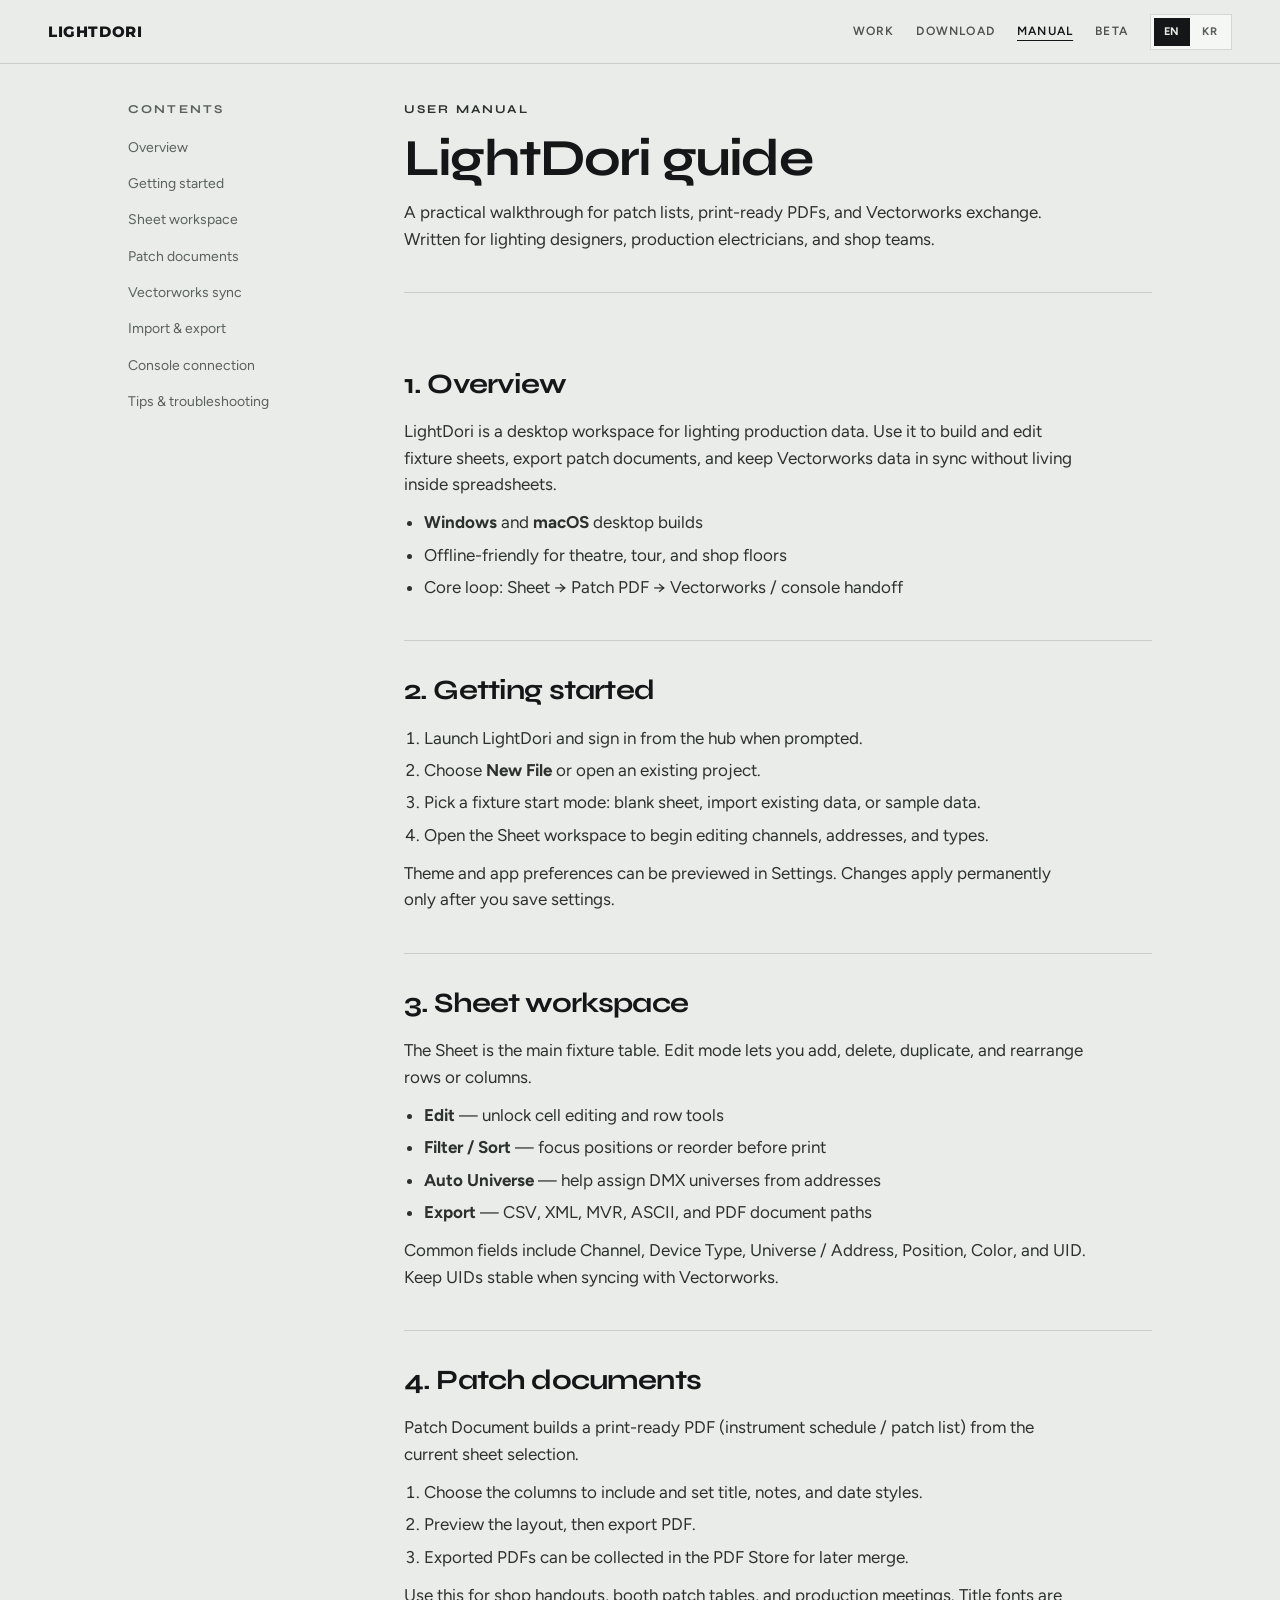
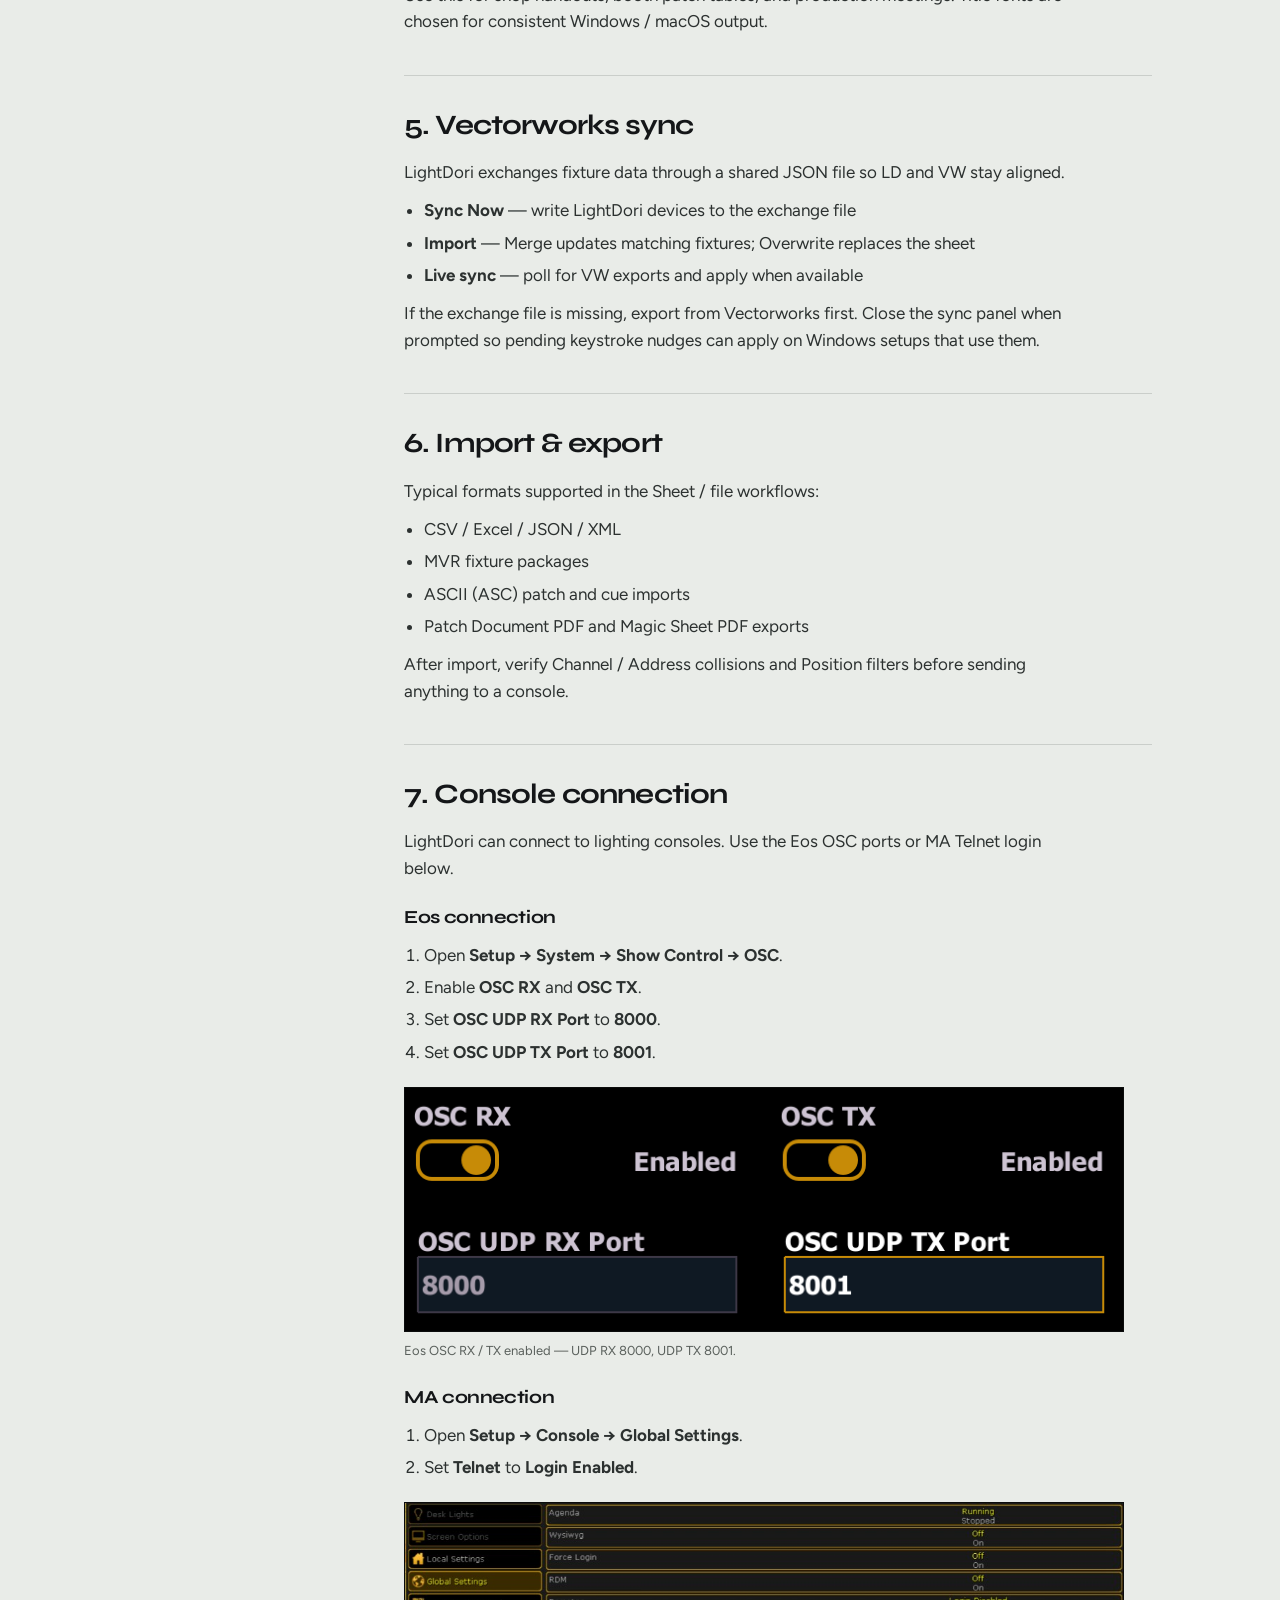
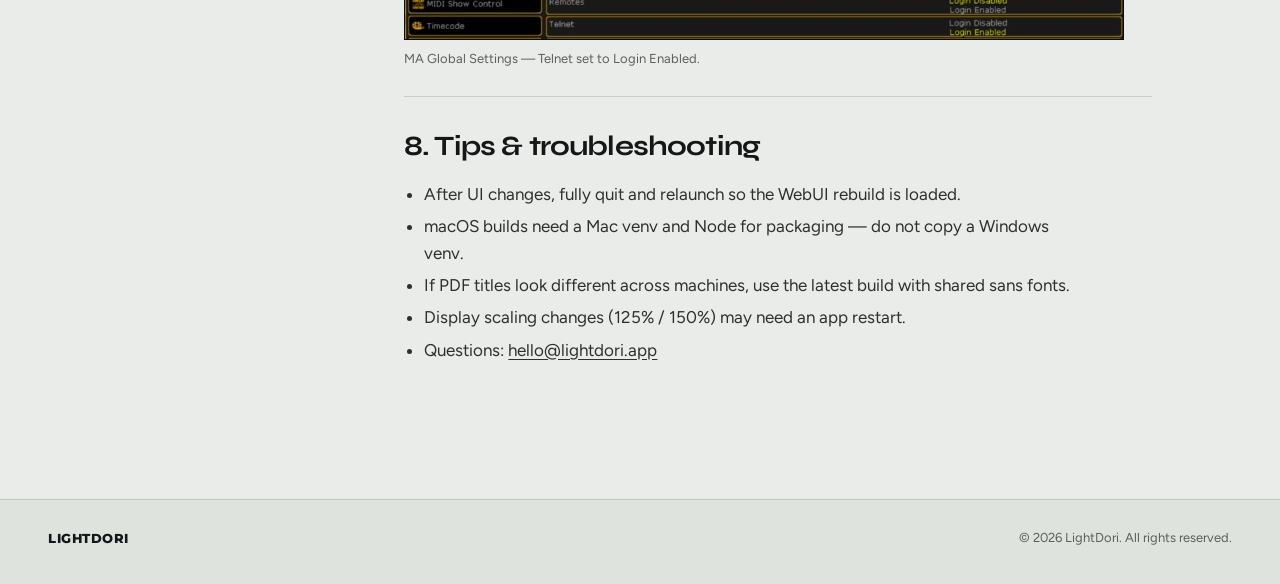
==== manual.html @ 4131ad14 "Publish LightDori marketing site for GitHub Pages." ====
<!DOCTYPE html>
<html lang="en">
  <head>
    <meta charset="utf-8" />
    <meta name="viewport" content="width=device-width, initial-scale=1" />
    <title data-i18n="manual.meta.title">Manual — LightDori</title>
    <meta
      name="description"
      data-i18n-content="manual.meta.desc"
      content="LightDori user manual: getting started, sheet workspace, patch documents, Vectorworks sync, and export workflows."
    />
    <link rel="preconnect" href="https://fonts.googleapis.com" />
    <link rel="preconnect" href="https://fonts.gstatic.com" crossorigin />
    <link
      href="https://fonts.googleapis.com/css2?family=Figtree:wght@400;500;600&family=Montserrat:wght@700;800&family=Noto+Sans+KR:wght@400;500;700&family=Syne:wght@600;700;800&display=swap"
      rel="stylesheet"
    />
    <link rel="stylesheet" href="./styles.css" />
  </head>
  <body class="page-manual">
    <header class="top">
      <a class="top__brand" href="./index.html">LightDori</a>
      <div class="top__right">
        <nav class="top__nav" data-i18n-aria="nav.primary" aria-label="Primary">
          <a href="./index.html#work" data-i18n="nav.work">Work</a>
          <a href="./index.html#download" data-i18n="nav.download">Download</a>
          <a href="./manual.html" aria-current="page" data-i18n="nav.manual">Manual</a>
          <a href="./index.html#beta" data-i18n="nav.beta">Beta</a>
        </nav>
        <div class="top__lang" role="group" data-i18n-aria="lang.label" aria-label="Language">
          <button type="button" class="top__lang-btn" data-lang="en" aria-pressed="true">EN</button>
          <button type="button" class="top__lang-btn" data-lang="ko" aria-pressed="false">KR</button>
        </div>
      </div>
    </header>

    <main class="manual">
      <aside class="manual__toc" data-i18n-aria="manual.toc.aria" aria-label="Manual contents">
        <p class="eyebrow" data-i18n="manual.toc.eyebrow">Contents</p>
        <ol>
          <li><a href="#overview" data-i18n="manual.toc.overview">Overview</a></li>
          <li><a href="#start" data-i18n="manual.toc.start">Getting started</a></li>
          <li><a href="#sheet" data-i18n="manual.toc.sheet">Sheet workspace</a></li>
          <li><a href="#patch" data-i18n="manual.toc.patch">Patch documents</a></li>
          <li><a href="#vw" data-i18n="manual.toc.vw">Vectorworks sync</a></li>
          <li><a href="#export" data-i18n="manual.toc.export">Import &amp; export</a></li>
          <li><a href="#console" data-i18n="manual.toc.console">Console connection</a></li>
          <li><a href="#tips" data-i18n="manual.toc.tips">Tips &amp; troubleshooting</a></li>
        </ol>
      </aside>

      <article class="manual__body">
        <header class="manual__hero">
          <p class="eyebrow" data-i18n="manual.hero.eyebrow">User manual</p>
          <h1 data-i18n="manual.hero.title">LightDori guide</h1>
          <p class="manual__lede" data-i18n="manual.hero.lede">
            A practical walkthrough for patch lists, print-ready PDFs, and Vectorworks exchange.
            Written for lighting designers, production electricians, and shop teams.
          </p>
        </header>

        <section id="overview">
          <h2 data-i18n="manual.overview.title">1. Overview</h2>
          <p data-i18n="manual.overview.p1">
            LightDori is a desktop workspace for lighting production data. Use it to build and edit
            fixture sheets, export patch documents, and keep Vectorworks data in sync without living
            inside spreadsheets.
          </p>
          <ul>
            <li data-i18n-html="manual.overview.li1"><strong>Windows</strong> and <strong>macOS</strong> desktop builds</li>
            <li data-i18n="manual.overview.li2">Offline-friendly for theatre, tour, and shop floors</li>
            <li data-i18n="manual.overview.li3">Core loop: Sheet → Patch PDF → Vectorworks / console handoff</li>
          </ul>
        </section>

        <section id="start">
          <h2 data-i18n="manual.start.title">2. Getting started</h2>
          <ol class="manual__steps">
            <li data-i18n="manual.start.s1">Launch LightDori and sign in from the hub when prompted.</li>
            <li data-i18n-html="manual.start.s2">Choose <strong>New File</strong> or open an existing project.</li>
            <li data-i18n="manual.start.s3">
              Pick a fixture start mode: blank sheet, import existing data, or sample data.
            </li>
            <li data-i18n="manual.start.s4">Open the Sheet workspace to begin editing channels, addresses, and types.</li>
          </ol>
          <p data-i18n="manual.start.p1">
            Theme and app preferences can be previewed in Settings. Changes apply permanently only
            after you save settings.
          </p>
        </section>

        <section id="sheet">
          <h2 data-i18n="manual.sheet.title">3. Sheet workspace</h2>
          <p data-i18n="manual.sheet.p1">
            The Sheet is the main fixture table. Edit mode lets you add, delete, duplicate, and
            rearrange rows or columns.
          </p>
          <ul>
            <li data-i18n-html="manual.sheet.li1"><strong>Edit</strong> — unlock cell editing and row tools</li>
            <li data-i18n-html="manual.sheet.li2"><strong>Filter / Sort</strong> — focus positions or reorder before print</li>
            <li data-i18n-html="manual.sheet.li3"><strong>Auto Universe</strong> — help assign DMX universes from addresses</li>
            <li data-i18n-html="manual.sheet.li4"><strong>Export</strong> — CSV, XML, MVR, ASCII, and PDF document paths</li>
          </ul>
          <p data-i18n="manual.sheet.p2">
            Common fields include Channel, Device Type, Universe / Address, Position, Color, and
            UID. Keep UIDs stable when syncing with Vectorworks.
          </p>
        </section>

        <section id="patch">
          <h2 data-i18n="manual.patch.title">4. Patch documents</h2>
          <p data-i18n="manual.patch.p1">
            Patch Document builds a print-ready PDF (instrument schedule / patch list) from the
            current sheet selection.
          </p>
          <ol class="manual__steps">
            <li data-i18n="manual.patch.s1">Choose the columns to include and set title, notes, and date styles.</li>
            <li data-i18n="manual.patch.s2">Preview the layout, then export PDF.</li>
            <li data-i18n="manual.patch.s3">Exported PDFs can be collected in the PDF Store for later merge.</li>
          </ol>
          <p data-i18n="manual.patch.p2">
            Use this for shop handouts, booth patch tables, and production meetings. Title fonts are
            chosen for consistent Windows / macOS output.
          </p>
        </section>

        <section id="vw">
          <h2 data-i18n="manual.vw.title">5. Vectorworks sync</h2>
          <p data-i18n="manual.vw.p1">
            LightDori exchanges fixture data through a shared JSON file so LD and VW stay aligned.
          </p>
          <ul>
            <li data-i18n-html="manual.vw.li1"><strong>Sync Now</strong> — write LightDori devices to the exchange file</li>
            <li data-i18n-html="manual.vw.li2"><strong>Import</strong> — Merge updates matching fixtures; Overwrite replaces the sheet</li>
            <li data-i18n-html="manual.vw.li3"><strong>Live sync</strong> — poll for VW exports and apply when available</li>
          </ul>
          <p data-i18n="manual.vw.p2">
            If the exchange file is missing, export from Vectorworks first. Close the sync panel
            when prompted so pending keystroke nudges can apply on Windows setups that use them.
          </p>
        </section>

        <section id="export">
          <h2 data-i18n="manual.export.title">6. Import &amp; export</h2>
          <p data-i18n="manual.export.p1">Typical formats supported in the Sheet / file workflows:</p>
          <ul>
            <li data-i18n="manual.export.li1">CSV / Excel / JSON / XML</li>
            <li data-i18n="manual.export.li2">MVR fixture packages</li>
            <li data-i18n="manual.export.li3">ASCII (ASC) patch and cue imports</li>
            <li data-i18n="manual.export.li4">Patch Document PDF and Magic Sheet PDF exports</li>
          </ul>
          <p data-i18n="manual.export.p2">
            After import, verify Channel / Address collisions and Position filters before sending
            anything to a console.
          </p>
        </section>

        <section id="console">
          <h2 data-i18n="manual.console.title">7. Console connection</h2>
          <p data-i18n="manual.console.p1">
            LightDori can connect to lighting consoles. Use the Eos OSC ports or MA Telnet login below.
          </p>
          <h3 data-i18n="manual.console.eos.title">Eos connection</h3>
          <ol class="manual__steps">
            <li data-i18n-html="manual.console.eos.s1">
              Open <strong>Setup → System → Show Control → OSC</strong>.
            </li>
            <li data-i18n-html="manual.console.eos.s2">
              Enable <strong>OSC RX</strong> and <strong>OSC TX</strong>.
            </li>
            <li data-i18n-html="manual.console.eos.s3">
              Set <strong>OSC UDP RX Port</strong> to <strong>8000</strong>.
            </li>
            <li data-i18n-html="manual.console.eos.s4">
              Set <strong>OSC UDP TX Port</strong> to <strong>8001</strong>.
            </li>
          </ol>
          <figure class="manual__figure">
            <img
              src="./assets/eos-osc-ports.png"
              alt="ETC Eos OSC settings with RX/TX enabled, RX port 8000, TX port 8001"
              data-i18n-alt="manual.console.eos.img.alt"
            />
            <figcaption data-i18n="manual.console.eos.caption">
              Eos OSC RX / TX enabled — UDP RX 8000, UDP TX 8001.
            </figcaption>
          </figure>

          <h3 data-i18n="manual.console.ma.title">MA connection</h3>
          <ol class="manual__steps">
            <li data-i18n-html="manual.console.ma.s1">
              Open <strong>Setup → Console → Global Settings</strong>.
            </li>
            <li data-i18n-html="manual.console.ma.s2">
              Set <strong>Telnet</strong> to <strong>Login Enabled</strong>.
            </li>
          </ol>
          <figure class="manual__figure">
            <img
              src="./assets/ma-telnet-login.png"
              alt="grandMA Setup Console Global Settings with Telnet Login Enabled"
              data-i18n-alt="manual.console.ma.img.alt"
            />
            <figcaption data-i18n="manual.console.ma.caption">
              MA Global Settings — Telnet set to Login Enabled.
            </figcaption>
          </figure>
        </section>

        <section id="tips">
          <h2 data-i18n="manual.tips.title">8. Tips &amp; troubleshooting</h2>
          <ul>
            <li data-i18n="manual.tips.li1">After UI changes, fully quit and relaunch so the WebUI rebuild is loaded.</li>
            <li data-i18n="manual.tips.li2">macOS builds need a Mac venv and Node for packaging — do not copy a Windows venv.</li>
            <li data-i18n="manual.tips.li3">If PDF titles look different across machines, use the latest build with shared sans fonts.</li>
            <li data-i18n="manual.tips.li4">Display scaling changes (125% / 150%) may need an app restart.</li>
            <li data-i18n-html="manual.tips.li5">Questions: <a href="mailto:hello@lightdori.app">hello@lightdori.app</a></li>
          </ul>
        </section>
      </article>
    </main>

    <footer class="foot">
      <a class="foot__brand" href="./index.html">LightDori</a>
      <span class="foot__meta">© <span id="year"></span> <span data-i18n="foot.rights">LightDori. All rights reserved.</span></span>
    </footer>

    <script src="./i18n.js"></script>
    <script>
      document.getElementById("year").textContent = String(new Date().getFullYear());
      window.lightdoriInitLang();
    </script>
  </body>
</html>
---- styles.css ----
:root {
  --ink: #141618;
  --paper: #e9ece8;
  --paper-2: #dfe3de;
  --muted: #5a605c;
  --line: rgba(20, 22, 24, 0.14);
  --amber: #c9852a;
  --amber-soft: rgba(201, 133, 42, 0.32);
  --hero-ink: #f2f4f1;
  --font-display: "Syne", "Avenir Next", "Segoe UI", sans-serif;
  --font-body: "Figtree", "Noto Sans KR", "Apple SD Gothic Neo", "Malgun Gothic", "Avenir Next", "Segoe UI", sans-serif;
  --font-logo: "Montserrat", "Arial Black", "Helvetica Neue", Arial, sans-serif;
  --header-h: 64px;
}

*,
*::before,
*::after {
  box-sizing: border-box;
}

html {
  scroll-behavior: smooth;
  scroll-padding-top: calc(var(--header-h) + 12px);
}

body {
  margin: 0;
  color: var(--ink);
  background: var(--paper);
  font-family: var(--font-body);
  font-size: 17px;
  line-height: 1.55;
  text-rendering: optimizeLegibility;
}

img {
  display: block;
  max-width: 100%;
}

a {
  color: inherit;
}

.eyebrow {
  margin: 0 0 14px;
  font-family: var(--font-display);
  font-size: 12px;
  font-weight: 700;
  letter-spacing: 0.18em;
  text-transform: uppercase;
  color: var(--muted);
}

.btn {
  display: inline-flex;
  align-items: center;
  justify-content: center;
  min-height: 48px;
  padding: 0 22px;
  border: 1px solid transparent;
  border-radius: 0;
  font-family: var(--font-display);
  font-size: 14px;
  font-weight: 700;
  letter-spacing: 0.04em;
  text-decoration: none;
  cursor: pointer;
  transition: transform 220ms ease, background-color 220ms ease, color 220ms ease, border-color 220ms ease;
}

.btn:hover {
  transform: translateY(-1px);
}

.btn--solid {
  background: var(--ink);
  color: var(--paper);
}

.btn--solid:hover {
  background: #2a261f;
}

.btn--ghost {
  background: transparent;
  border-color: rgba(247, 241, 230, 0.55);
  color: var(--hero-ink);
}

.btn--ghost:hover {
  border-color: var(--hero-ink);
  background: rgba(247, 241, 230, 0.08);
}

/* Top bar — solid bar so it never blends into page text */
.top {
  position: fixed;
  inset: 0 0 auto;
  z-index: 50;
  display: flex;
  align-items: center;
  justify-content: space-between;
  gap: 24px;
  height: var(--header-h);
  padding: 0 clamp(18px, 4vw, 48px);
  background: rgba(233, 236, 232, 0.94);
  border-bottom: 1px solid var(--line);
  color: var(--ink);
  backdrop-filter: blur(12px);
  -webkit-backdrop-filter: blur(12px);
  isolation: isolate;
}

.top__brand,
.top__nav a {
  text-decoration: none;
}

.top__right {
  display: flex;
  align-items: center;
  gap: 22px;
  min-width: 0;
}

.top__brand {
  font-family: var(--font-logo);
  font-weight: 800;
  font-size: 15px;
  letter-spacing: 0.04em;
  text-transform: uppercase;
  line-height: 1;
}

.top__nav {
  display: flex;
  gap: 22px;
  font-family: var(--font-body);
  font-size: 12px;
  font-weight: 600;
  letter-spacing: 0.1em;
  text-transform: uppercase;
}

.top__nav a {
  opacity: 0.72;
}

.top__nav a:hover {
  opacity: 1;
}

.top__lang {
  display: inline-flex;
  align-items: center;
  gap: 2px;
  padding: 3px;
  border: 1px solid var(--line);
  background: rgba(255, 255, 255, 0.55);
}

.top__lang-btn {
  appearance: none;
  border: 0;
  margin: 0;
  min-width: 36px;
  min-height: 28px;
  padding: 0 8px;
  background: transparent;
  color: var(--muted);
  font-family: var(--font-body);
  font-size: 11px;
  font-weight: 700;
  letter-spacing: 0.08em;
  cursor: pointer;
}

.top__lang-btn:hover {
  color: var(--ink);
}

.top__lang-btn.is-active {
  background: var(--ink);
  color: var(--paper);
}

html[data-lang="ko"] body {
  word-break: keep-all;
}

html[data-lang="ko"] .top__nav {
  letter-spacing: 0.04em;
  text-transform: none;
  font-weight: 700;
}

html[data-lang="ko"] .eyebrow {
  letter-spacing: 0.12em;
}

/* Hero — one composition, brand-first, full-bleed image */
.hero {
  position: relative;
  min-height: 100vh;
  min-height: 100dvh;
  display: grid;
  align-items: end;
  overflow: hidden;
  color: var(--hero-ink);
  background: #1a1712;
  isolation: isolate;
}

.hero__media {
  position: absolute;
  inset: 0;
}

.hero__slides {
  position: absolute;
  inset: 0;
  filter: brightness(0.94) saturate(0.98) contrast(1.01);
  transform: scale(1.03);
  animation: hero-drift 28s ease-in-out infinite alternate;
  will-change: transform;
}

.hero__slide {
  position: absolute;
  inset: 0;
  width: 100%;
  height: 100%;
  object-fit: cover;
  object-position: center 40%;
  opacity: 0;
  transition: opacity 3.2s ease-in-out;
  z-index: 0;
  pointer-events: none;
}

.hero__slide.is-active {
  opacity: 1;
  z-index: 1;
}

.hero__veil {
  position: absolute;
  inset: 0;
  z-index: 2;
  background:
    linear-gradient(
      180deg,
      rgba(12, 12, 12, 0.28) 0%,
      rgba(12, 12, 12, 0.1) 38%,
      rgba(12, 12, 12, 0.42) 100%
    ),
    linear-gradient(
      90deg,
      rgba(12, 12, 12, 0.24) 0%,
      rgba(12, 12, 12, 0.06) 52%,
      rgba(12, 12, 12, 0.18) 100%
    );
}

.hero__beam {
  position: absolute;
  inset: -10% 20% auto -10%;
  height: 70%;
  z-index: 2;
  background: radial-gradient(ellipse at 30% 20%, var(--amber-soft), transparent 58%);
  mix-blend-mode: screen;
  opacity: 0.4;
  animation: beam-breathe 7s ease-in-out infinite;
  pointer-events: none;
}

.hero__copy {
  position: relative;
  z-index: 3;
  width: 100%;
  max-width: none;
  padding: calc(var(--header-h) + clamp(40px, 8vh, 88px)) clamp(18px, 4vw, 48px) clamp(36px, 6vh, 64px) 0;
}

.hero__panel {
  box-sizing: border-box;
  width: fit-content;
  max-width: min(720px, 100%);
  margin: 0;
  padding: clamp(28px, 4vw, 44px) clamp(28px, 4vw, 48px) clamp(28px, 4vw, 44px) clamp(18px, 4vw, 48px);
  background: #fff;
  border: 1px solid rgba(20, 22, 24, 0.08);
  border-left: 0;
  border-radius: 0;
  box-shadow: 12px 20px 48px rgba(8, 8, 8, 0.18);
  backdrop-filter: none;
  -webkit-backdrop-filter: none;
}

.hero__panel .btn--ghost {
  border-color: rgba(20, 22, 24, 0.28);
  color: var(--ink);
}

.hero__panel .btn--ghost:hover {
  border-color: var(--ink);
  background: rgba(20, 22, 24, 0.05);
}

.hero__brand {
  margin: 0 0 16px;
  font-family: var(--font-logo);
  font-size: clamp(40px, 8.5vw, 88px);
  font-weight: 800;
  line-height: 0.9;
  letter-spacing: -0.02em;
  text-transform: uppercase;
  color: var(--ink);
  animation: brand-in 1100ms cubic-bezier(0.16, 1, 0.3, 1) both;
}

.hero__title {
  margin: 0 0 12px;
  max-width: 18em;
  font-family: var(--font-display);
  font-size: clamp(22px, 3.4vw, 36px);
  font-weight: 700;
  line-height: 1.25;
  letter-spacing: -0.02em;
  word-break: keep-all;
  color: var(--ink);
  animation: rise-in 900ms 120ms cubic-bezier(0.16, 1, 0.3, 1) both;
}

.hero__lede {
  margin: 0 0 24px;
  max-width: 28em;
  font-size: clamp(15px, 1.8vw, 17px);
  line-height: 1.55;
  word-break: keep-all;
  color: var(--ink);
  animation: rise-in 900ms 220ms cubic-bezier(0.16, 1, 0.3, 1) both;
}

.hero__actions {
  display: flex;
  flex-wrap: wrap;
  gap: 12px;
  animation: rise-in 900ms 320ms cubic-bezier(0.16, 1, 0.3, 1) both;
}

/* Work */
.work {
  padding: clamp(72px, 12vh, 120px) clamp(18px, 4vw, 48px);
  background:
    radial-gradient(circle at 0% 0%, rgba(212, 138, 46, 0.12), transparent 42%),
    linear-gradient(180deg, var(--paper) 0%, var(--paper-2) 100%);
}

.work__intro {
  max-width: 720px;
  margin-bottom: clamp(28px, 5vh, 48px);
}

.work__intro h2 {
  margin: 0;
  font-family: var(--font-display);
  font-size: clamp(30px, 5vw, 52px);
  line-height: 1.05;
  letter-spacing: -0.035em;
}

.work__stage {
  display: grid;
  grid-template-columns: auto minmax(0, 1fr) auto;
  gap: clamp(10px, 2vw, 18px);
  align-items: center;
  max-width: 1120px;
  margin: 0 auto;
}

.work__panel {
  position: relative;
  overflow: hidden;
  background: #fff;
  border: 1px solid var(--line);
  box-shadow: 0 18px 48px rgba(20, 22, 24, 0.1);
  min-height: clamp(420px, 58vh, 620px);
}

.work__slide {
  display: none;
  flex-direction: column;
  height: 100%;
  min-height: inherit;
}

.work__slide.is-active {
  display: flex;
  animation: work-fade 480ms ease both;
}

.work__figure {
  margin: 0;
  flex: 1 1 auto;
  min-height: clamp(240px, 38vh, 420px);
  overflow: hidden;
  background: #1a1712;
}

.work__figure img {
  width: 100%;
  height: 100%;
  min-height: inherit;
  object-fit: cover;
  object-position: center;
  display: block;
}

.work__copy {
  padding: clamp(18px, 2.8vw, 28px) clamp(18px, 3vw, 32px) clamp(20px, 3vw, 30px);
  background: #fff;
}

.work__count {
  margin: 0 0 8px;
  font-family: var(--font-display);
  font-size: 12px;
  font-weight: 700;
  letter-spacing: 0.14em;
  color: var(--muted);
}

.work__copy h3 {
  margin: 0 0 8px;
  font-family: var(--font-display);
  font-size: clamp(22px, 3vw, 30px);
  letter-spacing: -0.03em;
}

.work__copy p:not(.work__count) {
  margin: 0;
  max-width: 52ch;
  color: var(--muted);
  line-height: 1.5;
}

.work__nav {
  width: 48px;
  height: 48px;
  padding: 0;
  border: 1px solid var(--line);
  background: rgba(255, 255, 255, 0.92);
  color: var(--ink);
  font-size: 28px;
  line-height: 1;
  cursor: pointer;
  display: grid;
  place-items: center;
  transition: background-color 180ms ease, border-color 180ms ease, transform 180ms ease;
}

.work__nav:hover {
  background: #fff;
  border-color: var(--ink);
  transform: translateY(-1px);
}

.work__nav:active {
  transform: translateY(0);
}

@keyframes work-fade {
  from {
    opacity: 0;
  }
  to {
    opacity: 1;
  }
}

.btn--ink-outline {
  background: transparent;
  border-color: var(--ink);
  color: var(--ink);
}

.btn--ink-outline:hover {
  background: var(--ink);
  color: var(--paper);
}

/* Download */
.download {
  padding: clamp(72px, 11vh, 110px) clamp(18px, 4vw, 48px);
  background:
    radial-gradient(circle at 50% 0%, rgba(212, 138, 46, 0.12), transparent 48%),
    var(--paper);
  border-top: 1px solid var(--line);
}

.download__inner {
  max-width: 720px;
  margin: 0 auto;
  text-align: center;
}

.download h2 {
  margin: 0 auto 14px;
  max-width: 16ch;
  font-family: var(--font-display);
  font-size: clamp(30px, 5vw, 48px);
  letter-spacing: -0.035em;
  line-height: 1.05;
}

.download__lede {
  margin: 0 auto 32px;
  max-width: 46ch;
  color: var(--muted);
}

.download__actions {
  display: flex;
  flex-wrap: wrap;
  justify-content: center;
  gap: 14px;
}

.download__btn {
  flex-direction: row;
  align-items: center;
  justify-content: flex-start;
  gap: 14px;
  min-width: 220px;
  min-height: 72px;
  padding: 14px 22px;
  line-height: 1.15;
  text-align: left;
}

.download__brand {
  display: inline-flex;
  align-items: center;
  justify-content: center;
  width: 28px;
  height: 28px;
  flex: 0 0 auto;
}

.download__logo {
  display: block;
  width: 26px;
  height: 26px;
}

.download__copy {
  display: flex;
  flex-direction: column;
  gap: 3px;
  min-width: 0;
}

.download__name {
  font-size: 16px;
  font-weight: 700;
  letter-spacing: 0.02em;
}

.download__meta {
  font-family: var(--font-body);
  font-size: 12px;
  font-weight: 500;
  letter-spacing: 0.02em;
  opacity: 0.72;
}

.download__note {
  margin: 20px auto 0;
  max-width: 46ch;
  color: var(--muted);
  font-size: 14px;
}

.download__note code {
  font-size: 0.92em;
}

/* Beta */
.beta {
  padding: clamp(72px, 12vh, 120px) clamp(18px, 4vw, 48px);
  background:
    linear-gradient(135deg, rgba(212, 138, 46, 0.16), transparent 46%),
    var(--paper);
}

.beta__inner {
  max-width: 720px;
}

.beta h2 {
  margin: 0 0 14px;
  font-family: var(--font-display);
  font-size: clamp(30px, 5vw, 48px);
  letter-spacing: -0.035em;
  line-height: 1.05;
}

.beta__lede {
  margin: 0 0 28px;
  max-width: 48ch;
  color: var(--muted);
}

.beta__form {
  display: grid;
  grid-template-columns: minmax(0, 1fr) auto;
  gap: 10px;
  align-items: end;
  max-width: 560px;
}

.beta__form label {
  display: grid;
  gap: 8px;
}

.beta__form span {
  font-size: 12px;
  letter-spacing: 0.08em;
  text-transform: uppercase;
  color: var(--muted);
}

.beta__form input {
  width: 100%;
  min-height: 48px;
  border: 1px solid var(--line);
  background: #f4f6f3;
  color: var(--ink);
  padding: 0 14px;
  font: inherit;
}

.beta__form input:focus {
  outline: 2px solid rgba(212, 138, 46, 0.55);
  outline-offset: 1px;
}

.beta__note {
  margin: 16px 0 0;
  color: var(--muted);
  font-size: 14px;
}

.beta__note a {
  text-decoration: underline;
  text-underline-offset: 3px;
}

/* Footer */
.foot {
  display: flex;
  flex-wrap: wrap;
  justify-content: space-between;
  gap: 12px;
  padding: 28px clamp(18px, 4vw, 48px) 36px;
  border-top: 1px solid var(--line);
  background: var(--paper-2);
  color: var(--muted);
  font-size: 13px;
}

.foot__brand {
  font-family: var(--font-logo);
  font-weight: 800;
  letter-spacing: 0.04em;
  text-transform: uppercase;
  color: var(--ink);
}

@keyframes brand-in {
  from {
    opacity: 0;
    letter-spacing: 0.06em;
    transform: translateY(18px);
  }
  to {
    opacity: 1;
    letter-spacing: -0.02em;
    transform: translateY(0);
  }
}

@keyframes rise-in {
  from {
    opacity: 0;
    transform: translateY(16px);
  }
  to {
    opacity: 1;
    transform: translateY(0);
  }
}

@keyframes hero-drift {
  from {
    transform: scale(1.03) translate3d(0, 0, 0);
  }
  to {
    transform: scale(1.08) translate3d(0, -1.2%, 0);
  }
}

@keyframes beam-breathe {
  0%,
  100% {
    opacity: 0.45;
    transform: translate3d(0, 0, 0);
  }
  50% {
    opacity: 0.8;
    transform: translate3d(2%, 1%, 0);
  }
}

.top__nav a[aria-current="page"] {
  opacity: 1;
  text-decoration: underline;
  text-underline-offset: 5px;
}

/* Manual page */
.page-manual {
  background: var(--paper);
}

.manual {
  display: grid;
  grid-template-columns: minmax(180px, 220px) minmax(0, 1fr);
  gap: clamp(28px, 5vw, 56px);
  width: min(1120px, 100%);
  margin: 0 auto;
  padding: calc(var(--header-h) + 36px) clamp(18px, 4vw, 48px) 72px;
}

.manual__toc {
  position: sticky;
  top: calc(var(--header-h) + 18px);
  align-self: start;
}

.manual__toc ol {
  list-style: none;
  margin: 0;
  padding: 0;
  display: grid;
  gap: 10px;
}

.manual__toc a {
  text-decoration: none;
  font-size: 14px;
  color: var(--muted);
}

.manual__toc a:hover {
  color: var(--ink);
}

.manual__body {
  min-width: 0;
  padding-bottom: 24px;
}

.manual__hero {
  margin-bottom: 42px;
  padding-bottom: 28px;
  border-bottom: 1px solid var(--line);
}

.manual__hero h1 {
  margin: 0 0 14px;
  font-family: var(--font-display);
  font-size: clamp(34px, 5vw, 52px);
  letter-spacing: -0.035em;
  line-height: 1.05;
}

.manual__lede {
  margin: 0;
  max-width: 52ch;
  color: var(--muted);
}

.manual__body section {
  padding: 28px 0;
  border-bottom: 1px solid var(--line);
}

.manual__body section:last-child {
  border-bottom: 0;
}

.manual__body h2 {
  margin: 0 0 12px;
  font-family: var(--font-display);
  font-size: clamp(22px, 3vw, 28px);
  letter-spacing: -0.03em;
}

.manual__body p,
.manual__body li {
  color: #2c3130;
}

.manual__body p {
  margin: 0 0 12px;
  max-width: 62ch;
}

.manual__body ul,
.manual__steps {
  margin: 0 0 12px;
  padding-left: 1.2em;
  max-width: 62ch;
}

.manual__body li + li {
  margin-top: 6px;
}

.manual__body a {
  text-decoration: underline;
  text-underline-offset: 3px;
}

.manual__body h3 {
  margin: 22px 0 10px;
  font-family: var(--font-display);
  font-size: 1.15rem;
  font-weight: 700;
  letter-spacing: -0.02em;
}

.manual__figure {
  margin: 22px 0 0;
  padding: 0;
}

.manual__figure img {
  display: block;
  width: 100%;
  max-width: 720px;
  height: auto;
  border: 1px solid var(--line);
  background: #0a0a0a;
}

.manual__figure figcaption {
  margin-top: 10px;
  max-width: 720px;
  font-size: 13px;
  color: var(--muted);
  line-height: 1.45;
}

.foot__brand {
  text-decoration: none;
}

@media (max-width: 860px) {
  .work__stage {
    display: grid;
    grid-template-columns: 1fr 1fr;
    gap: 12px;
  }

  .work__panel {
    grid-column: 1 / -1;
    min-height: 0;
  }

  .work__nav {
    width: 100%;
    height: 44px;
  }

  .work__figure,
  .work__figure img {
    min-height: clamp(200px, 42vh, 320px);
  }

  .beta__form {
    grid-template-columns: 1fr;
  }

  .manual {
    grid-template-columns: 1fr;
  }

  .manual__toc {
    position: static;
    padding-bottom: 8px;
    border-bottom: 1px solid var(--line);
  }

  .manual__toc ol {
    display: flex;
    flex-wrap: wrap;
    gap: 8px 16px;
  }
}

@media (max-width: 640px) {
  .top__right {
    gap: 10px;
  }

  .top__nav {
    display: flex;
    gap: 12px;
    font-size: 10px;
    letter-spacing: 0.06em;
  }

  .top__lang-btn {
    min-width: 30px;
    min-height: 26px;
    font-size: 10px;
  }

  .hero__actions {
    width: 100%;
  }

  .hero__actions .btn {
    flex: 1 1 auto;
  }
}

@media (prefers-reduced-motion: reduce) {
  *,
  *::before,
  *::after {
    animation: none !important;
    transition: none !important;
  }

  .hero__slide {
    transform: none;
  }

  .hero__slides {
    animation: none;
    transform: none;
    filter: brightness(0.95);
  }

  .work__slide.is-active {
    animation: none;
  }
}
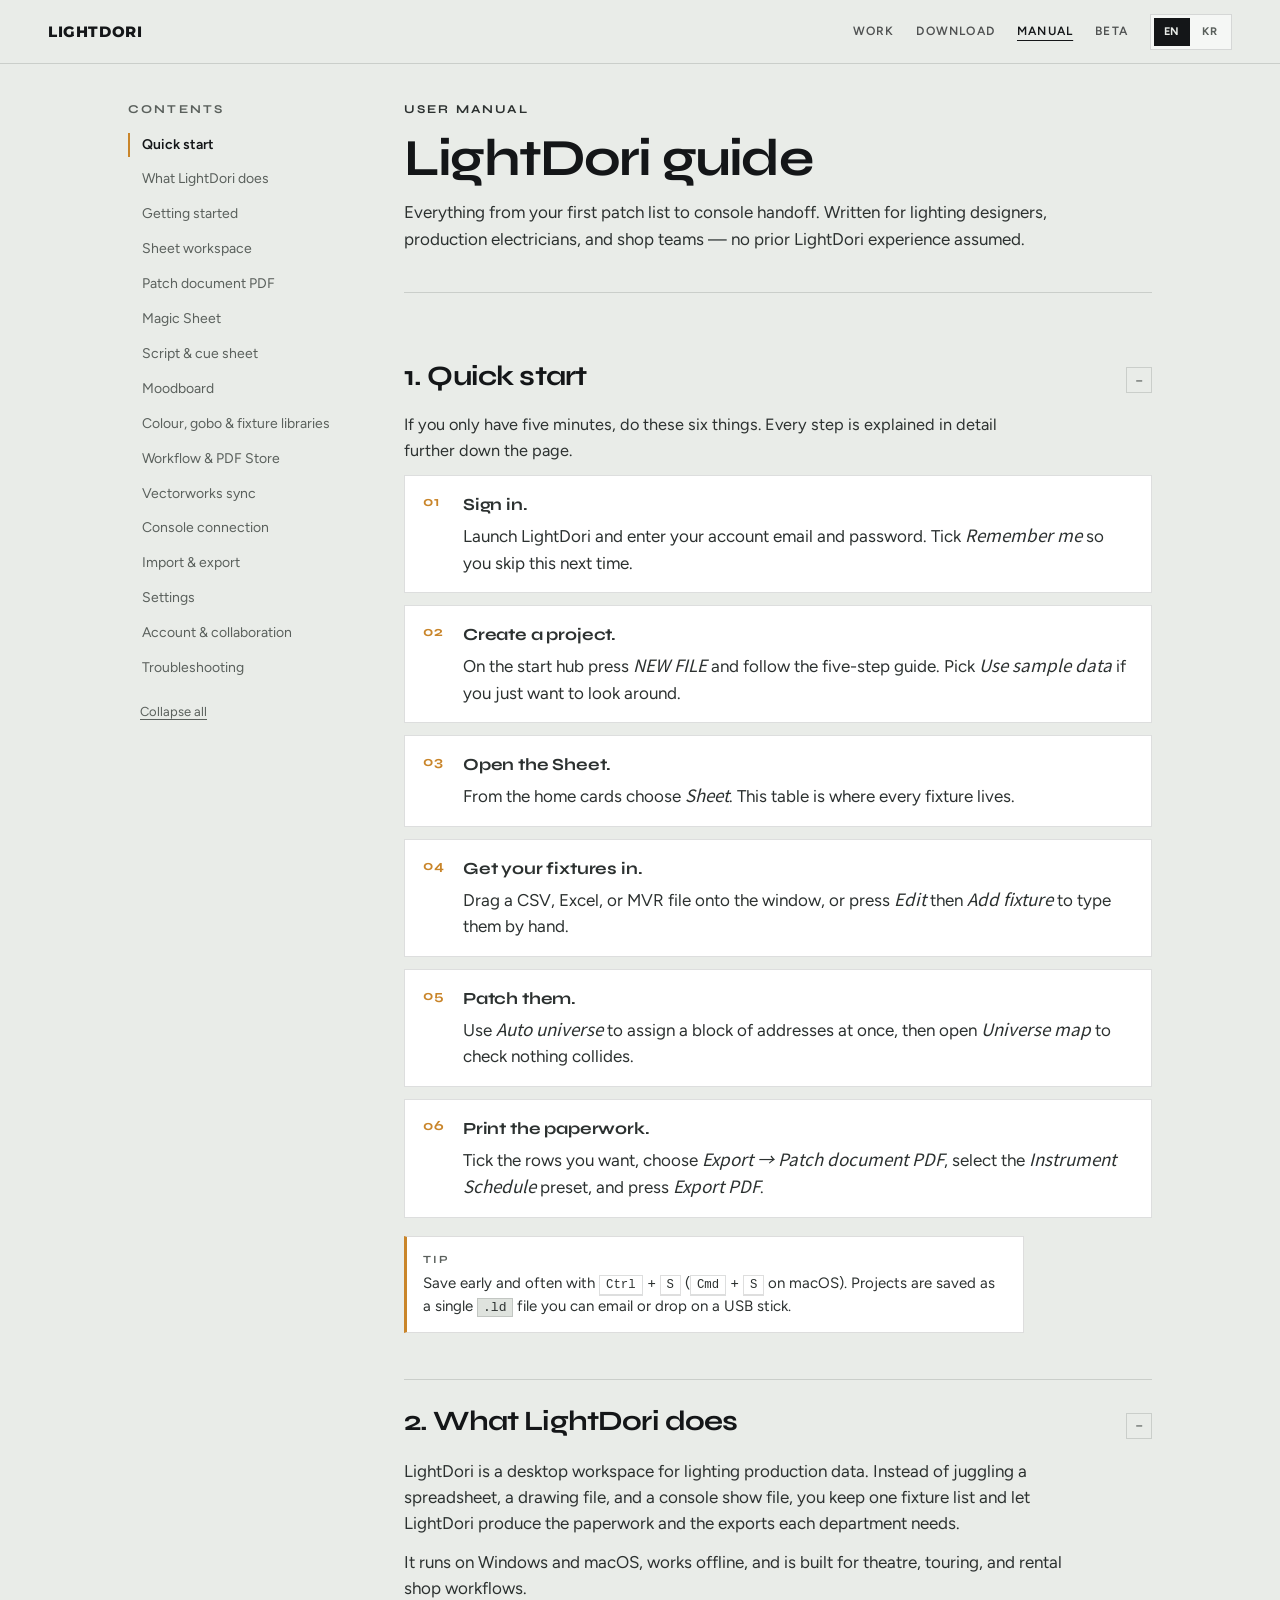
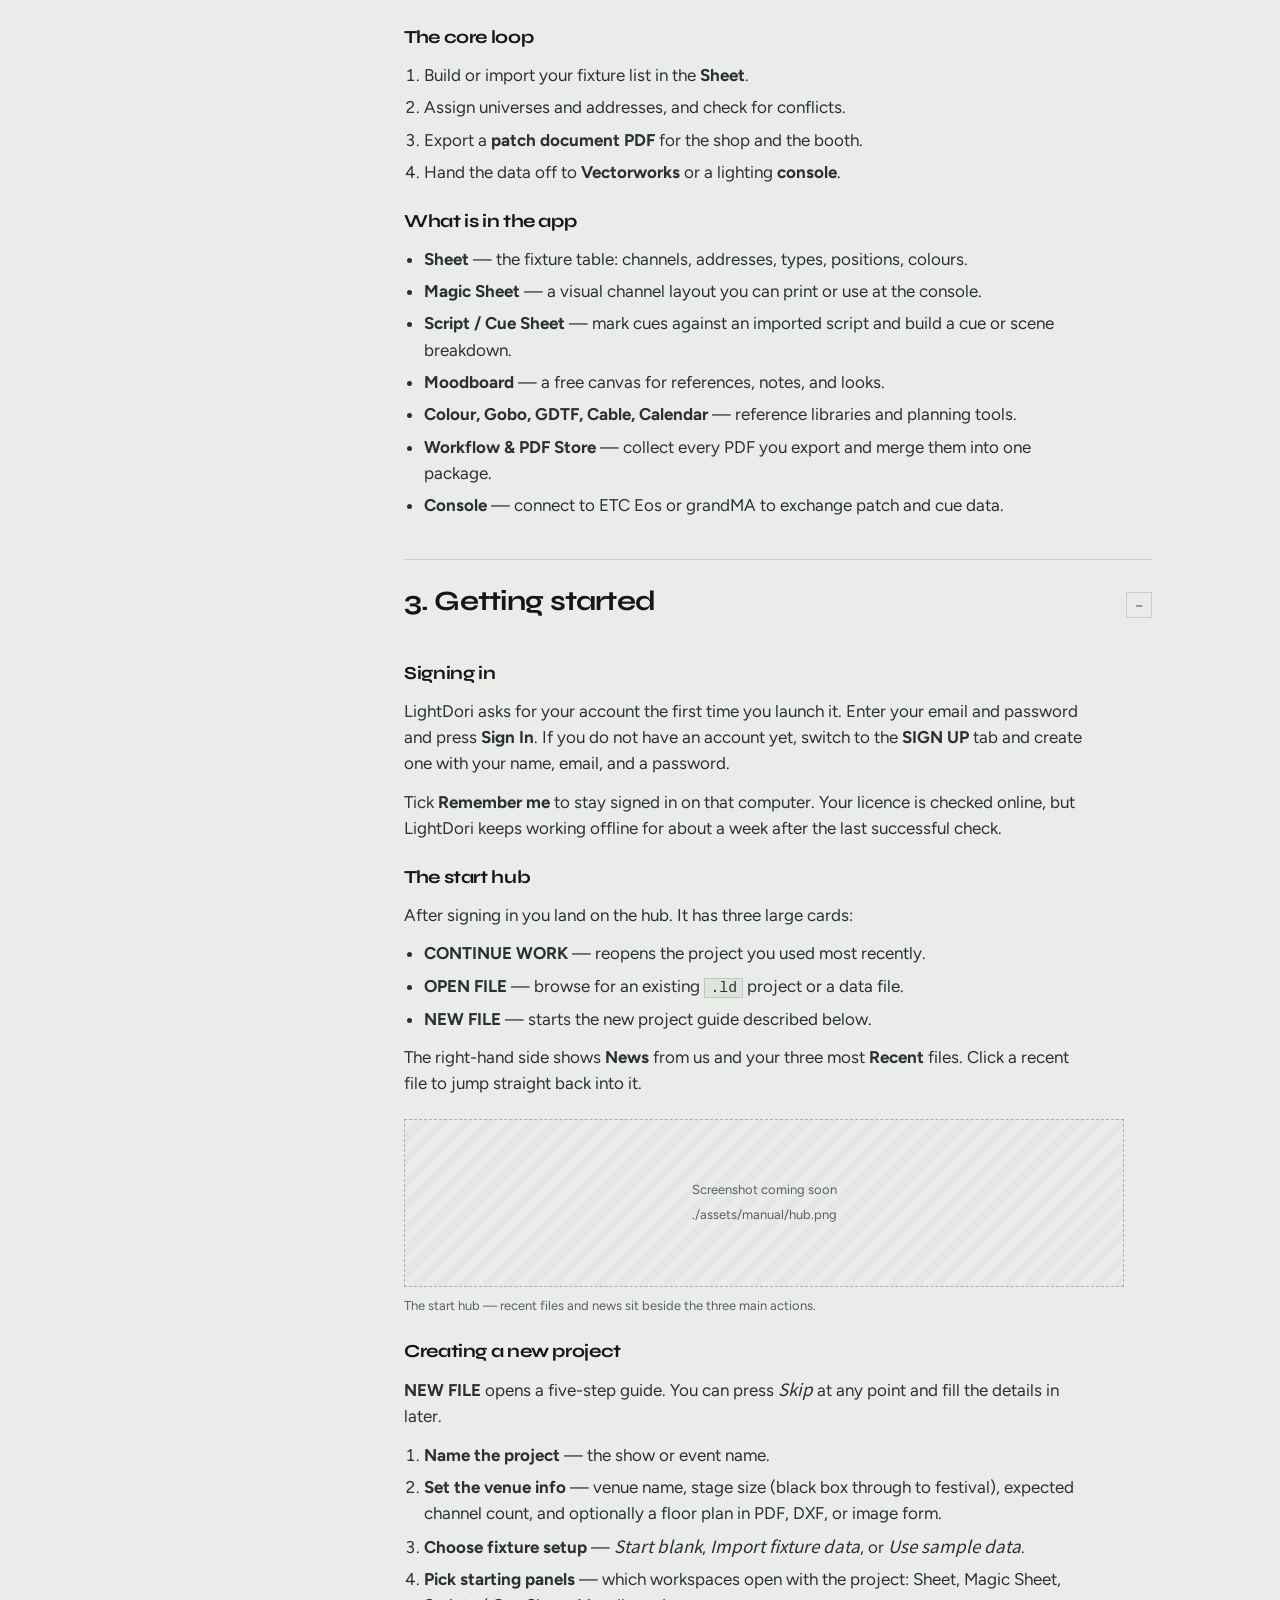
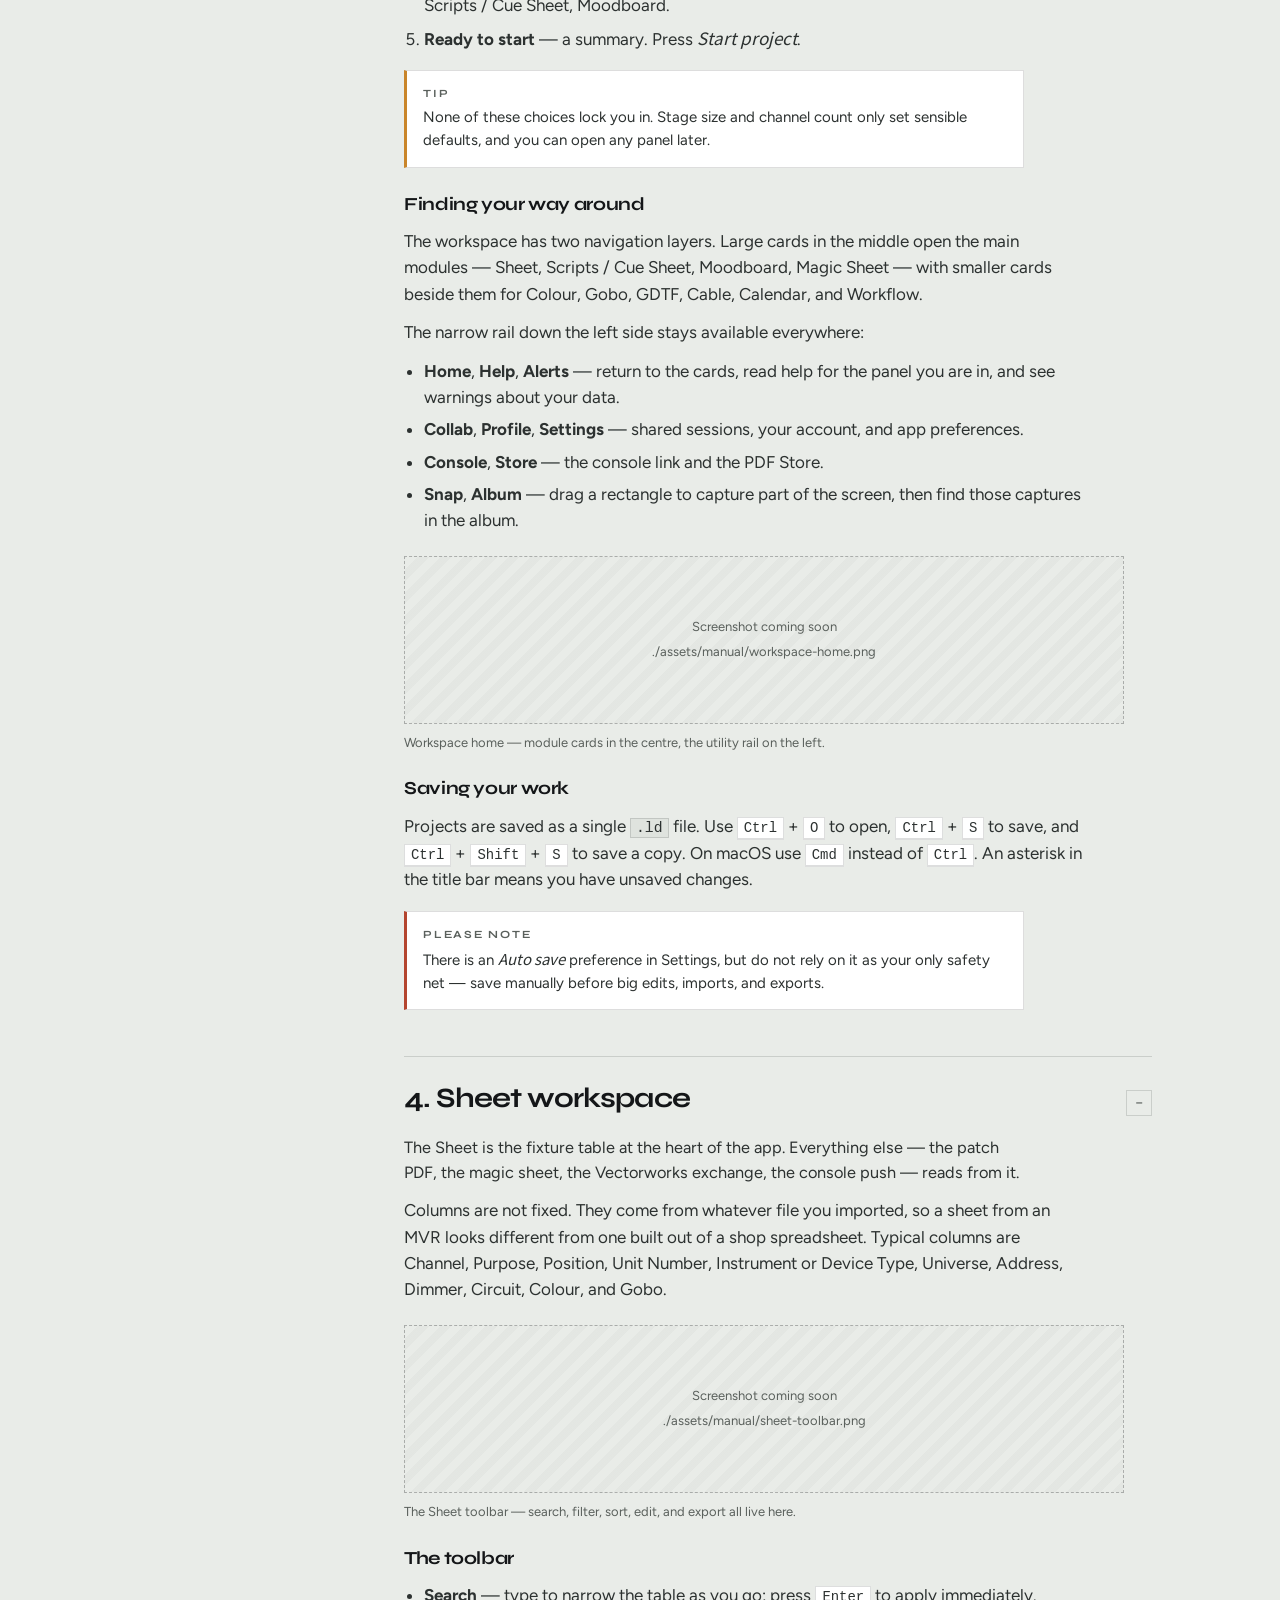
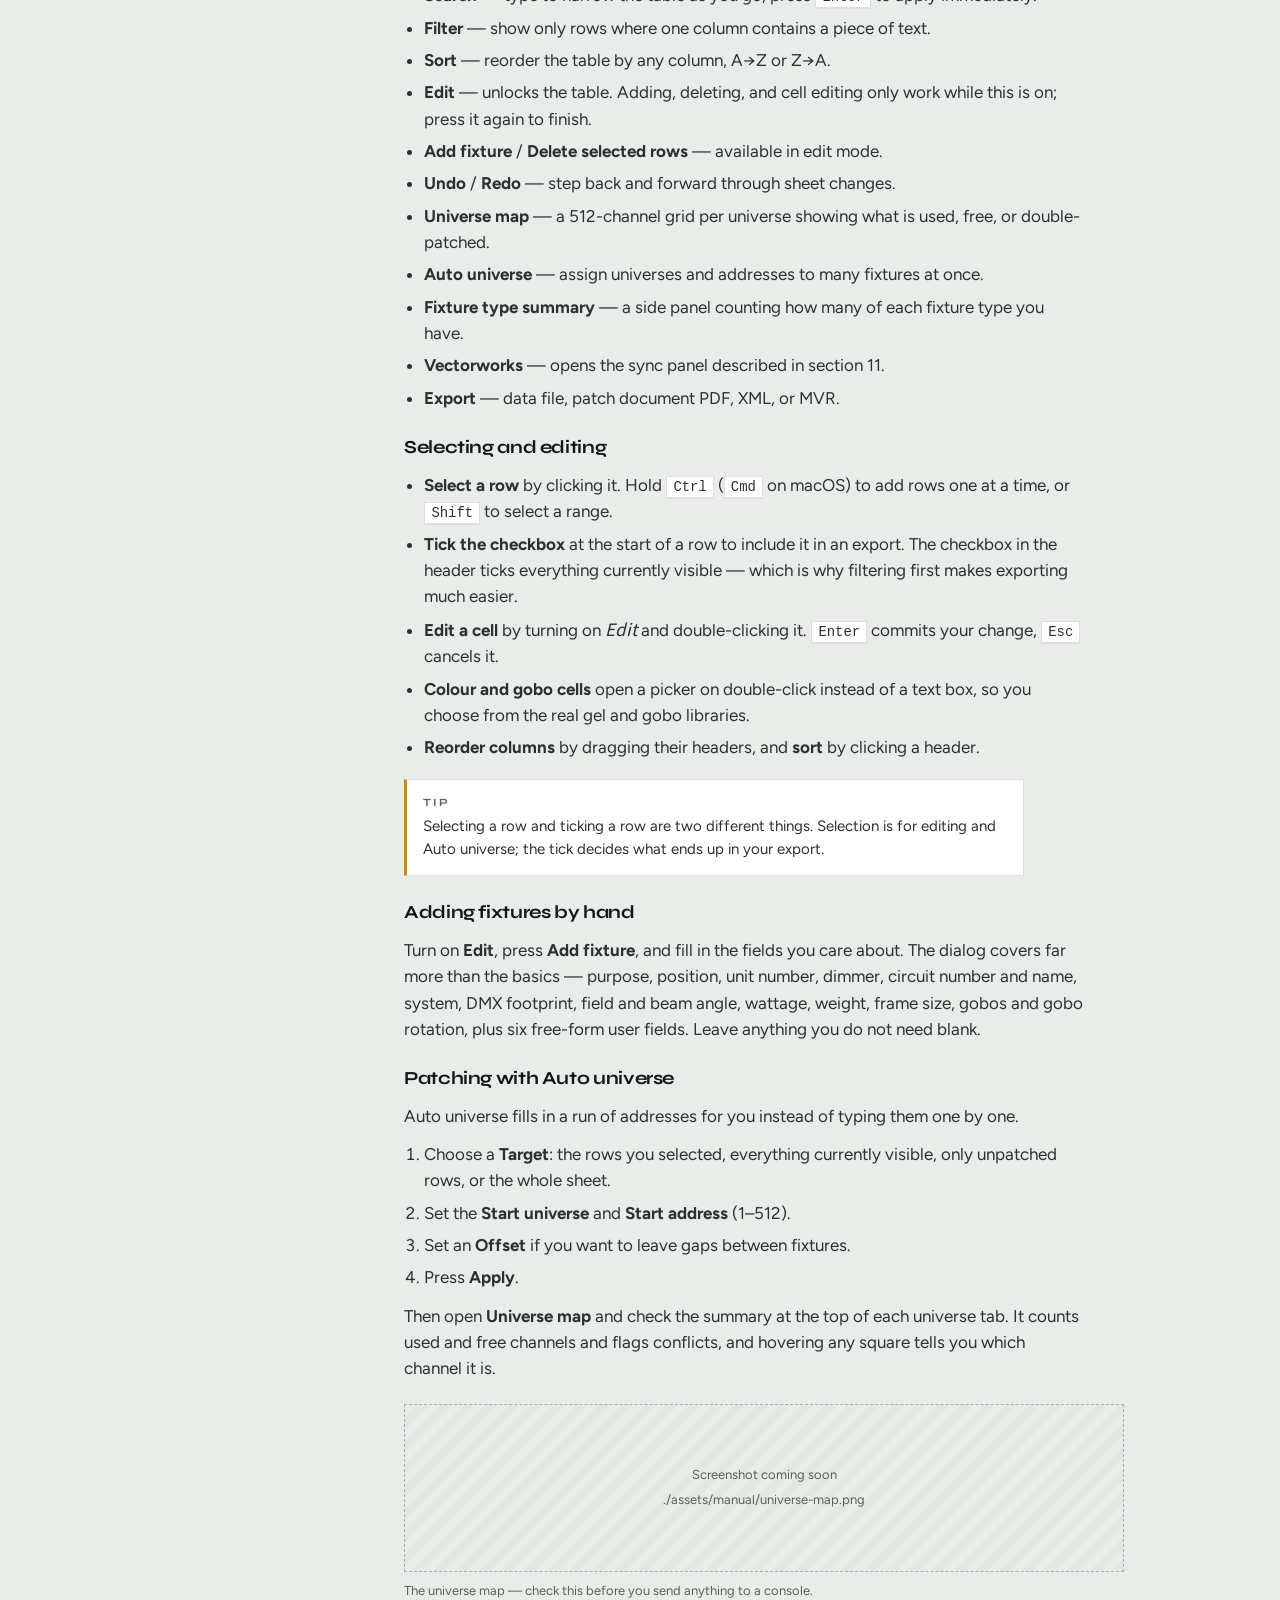
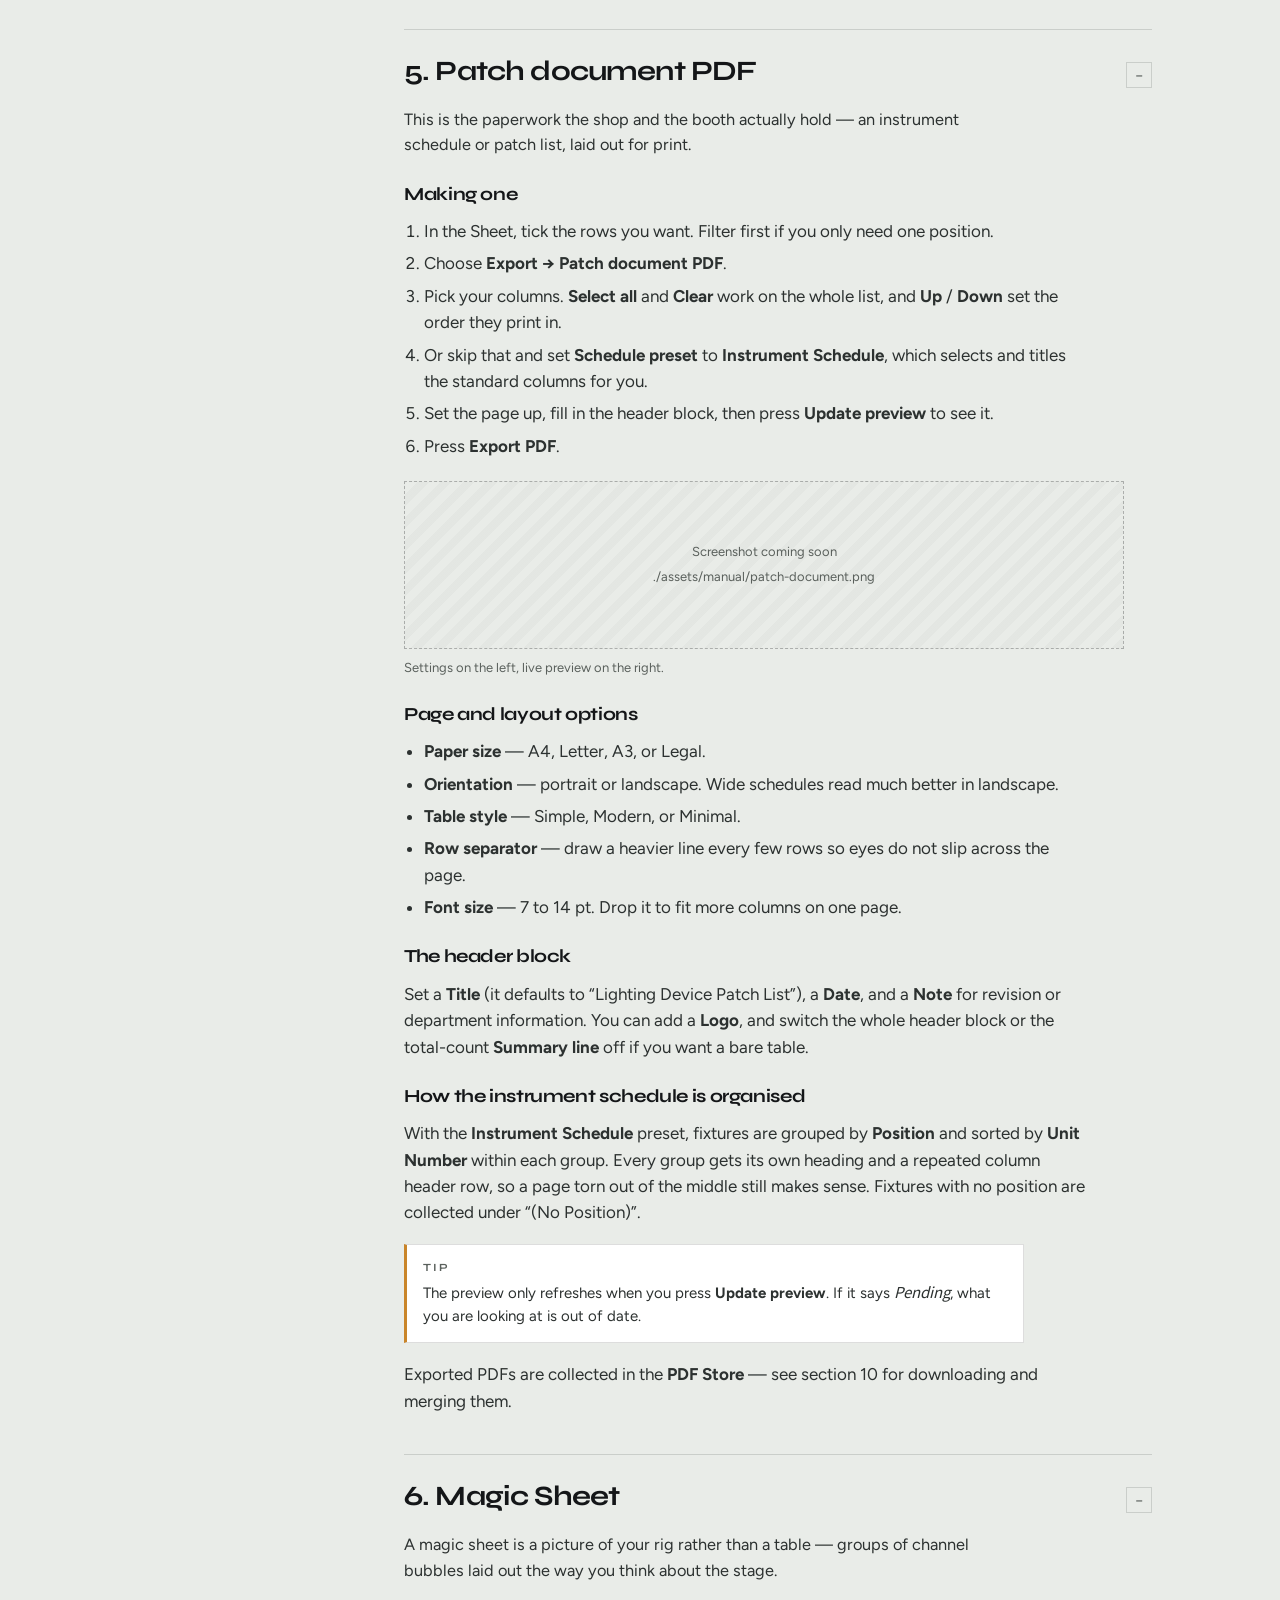
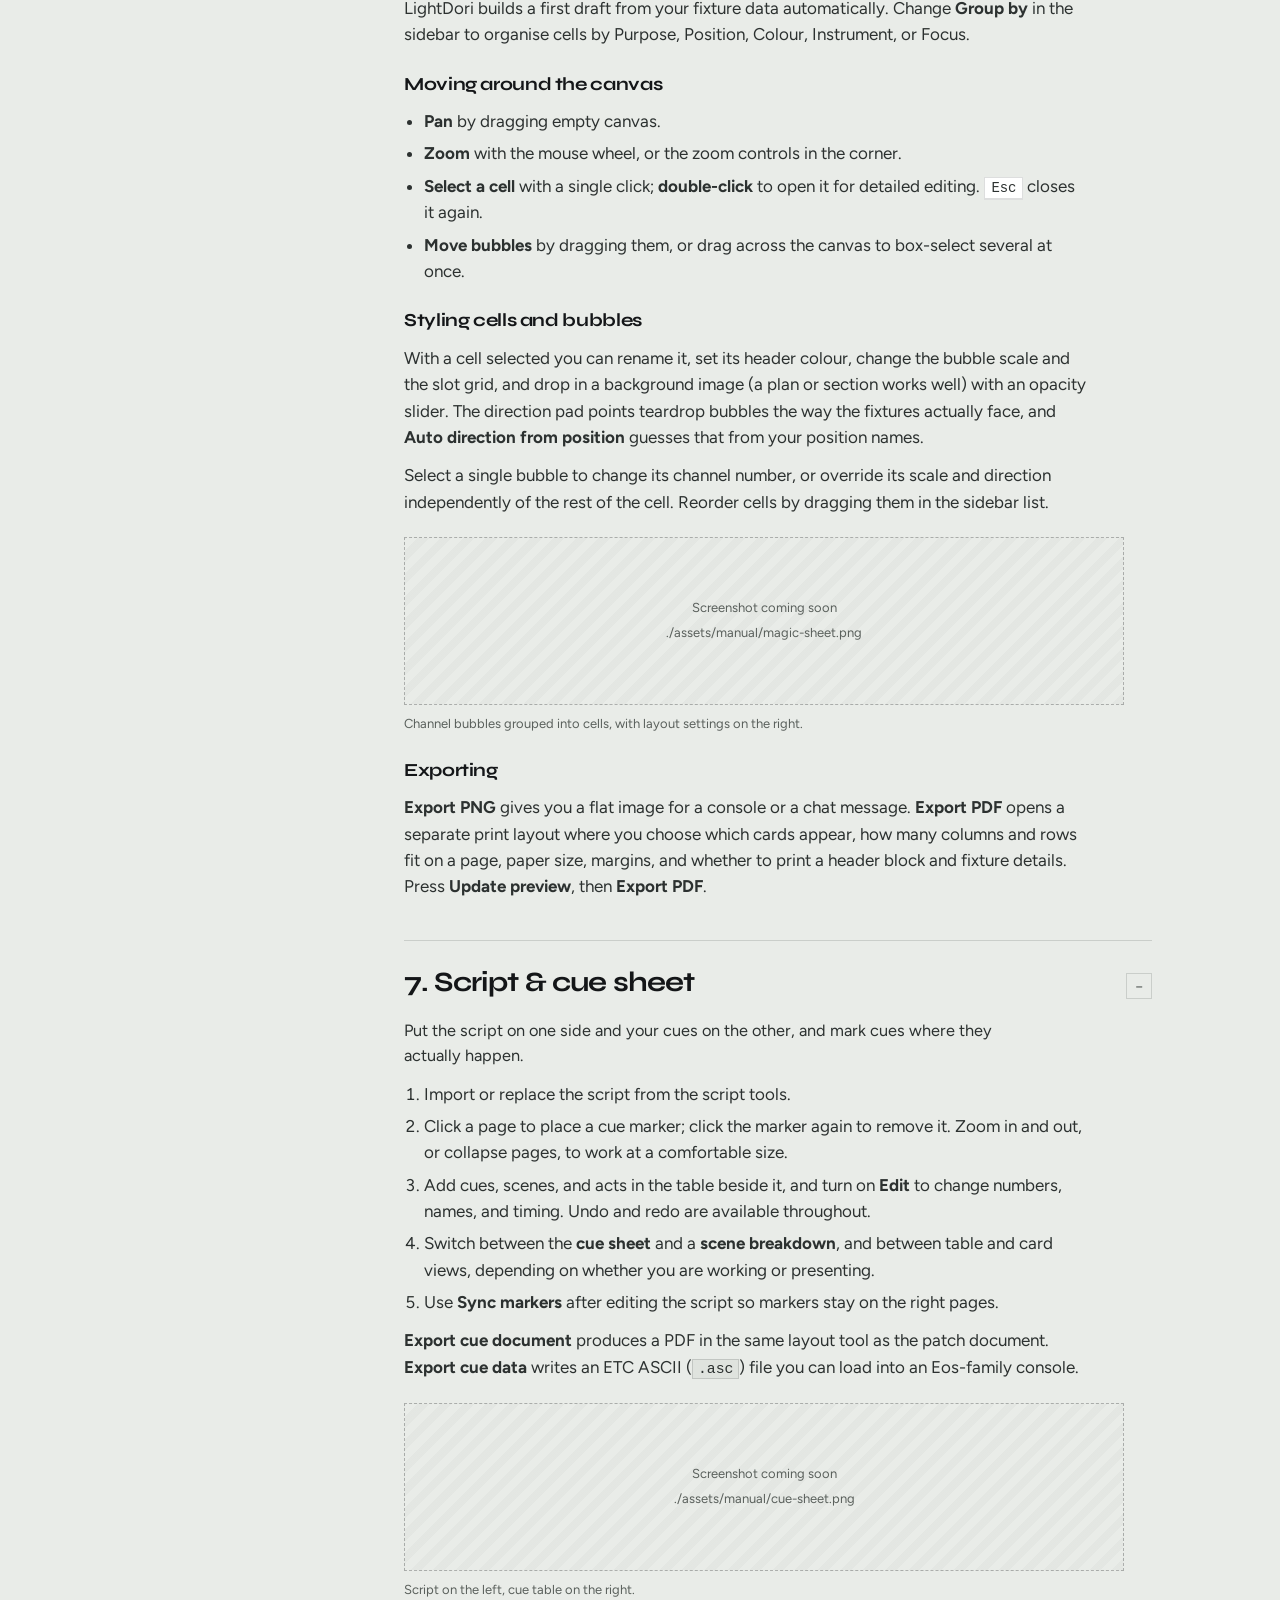
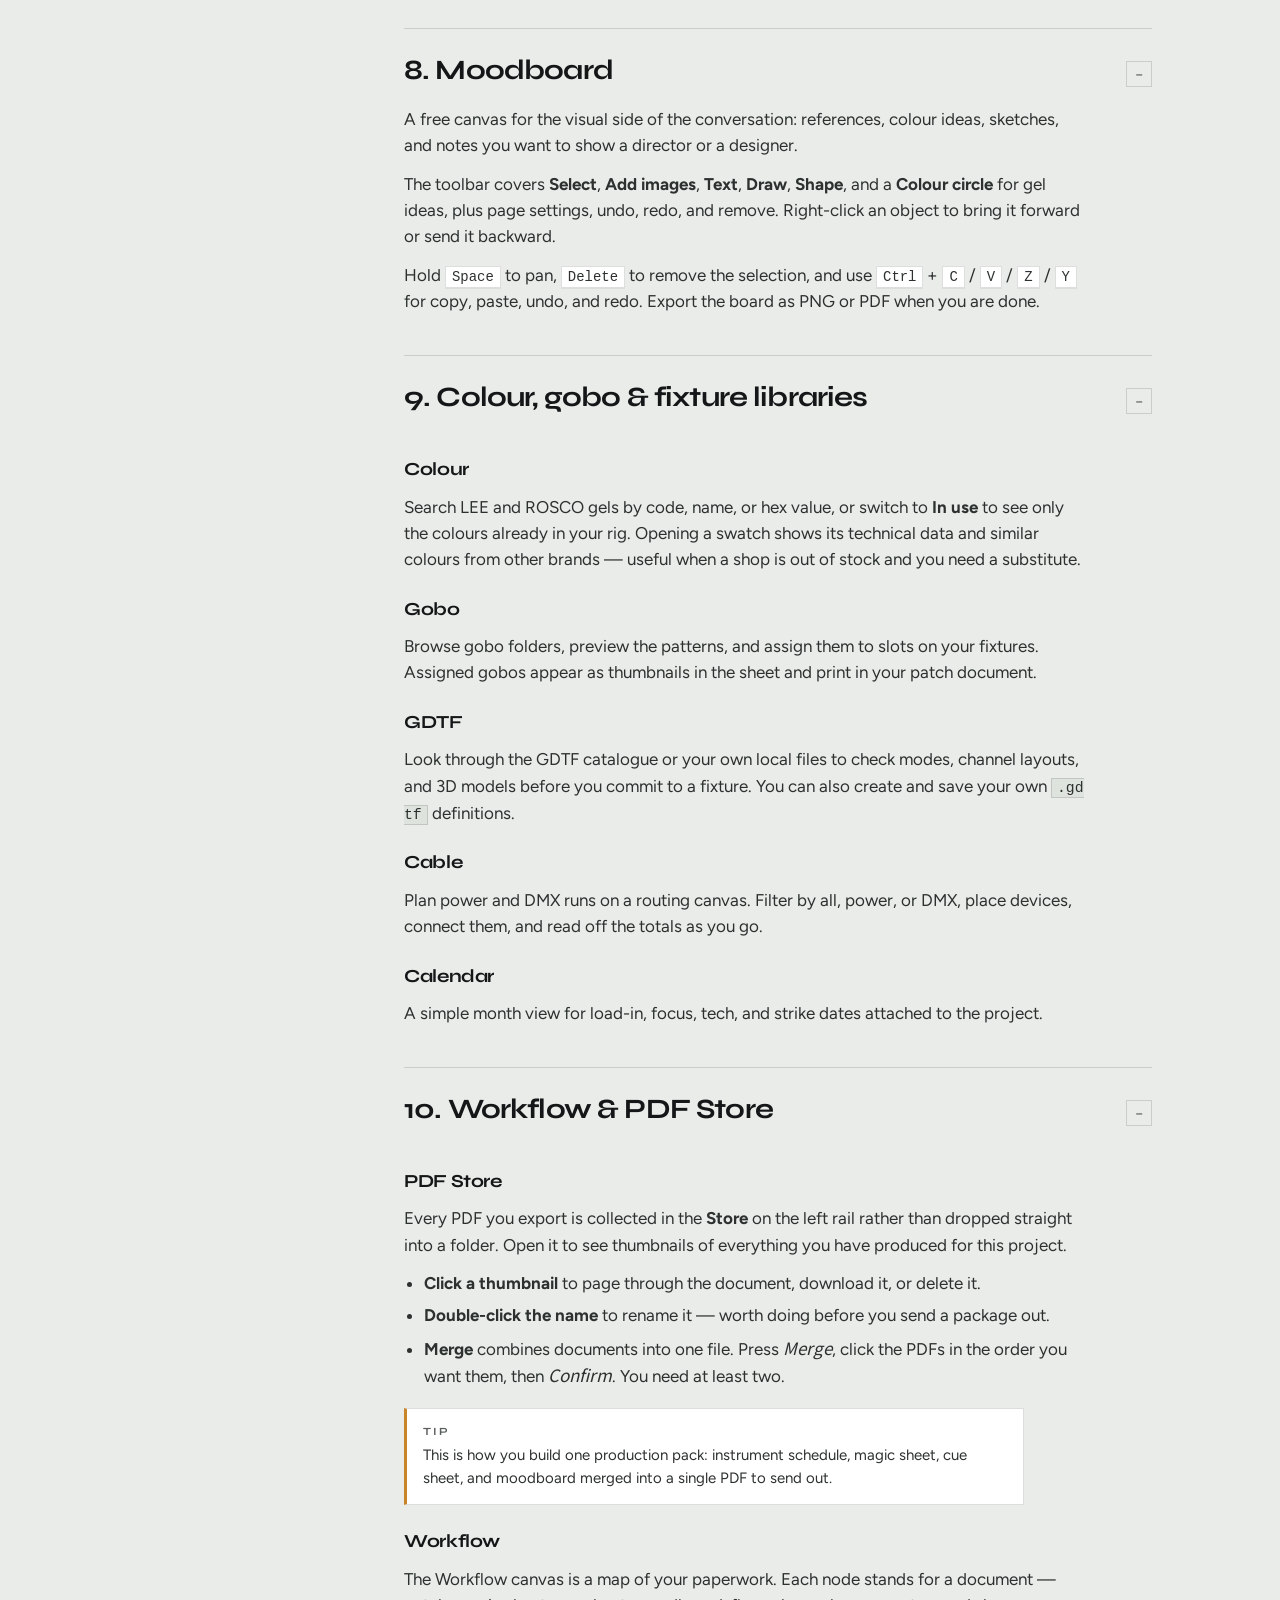
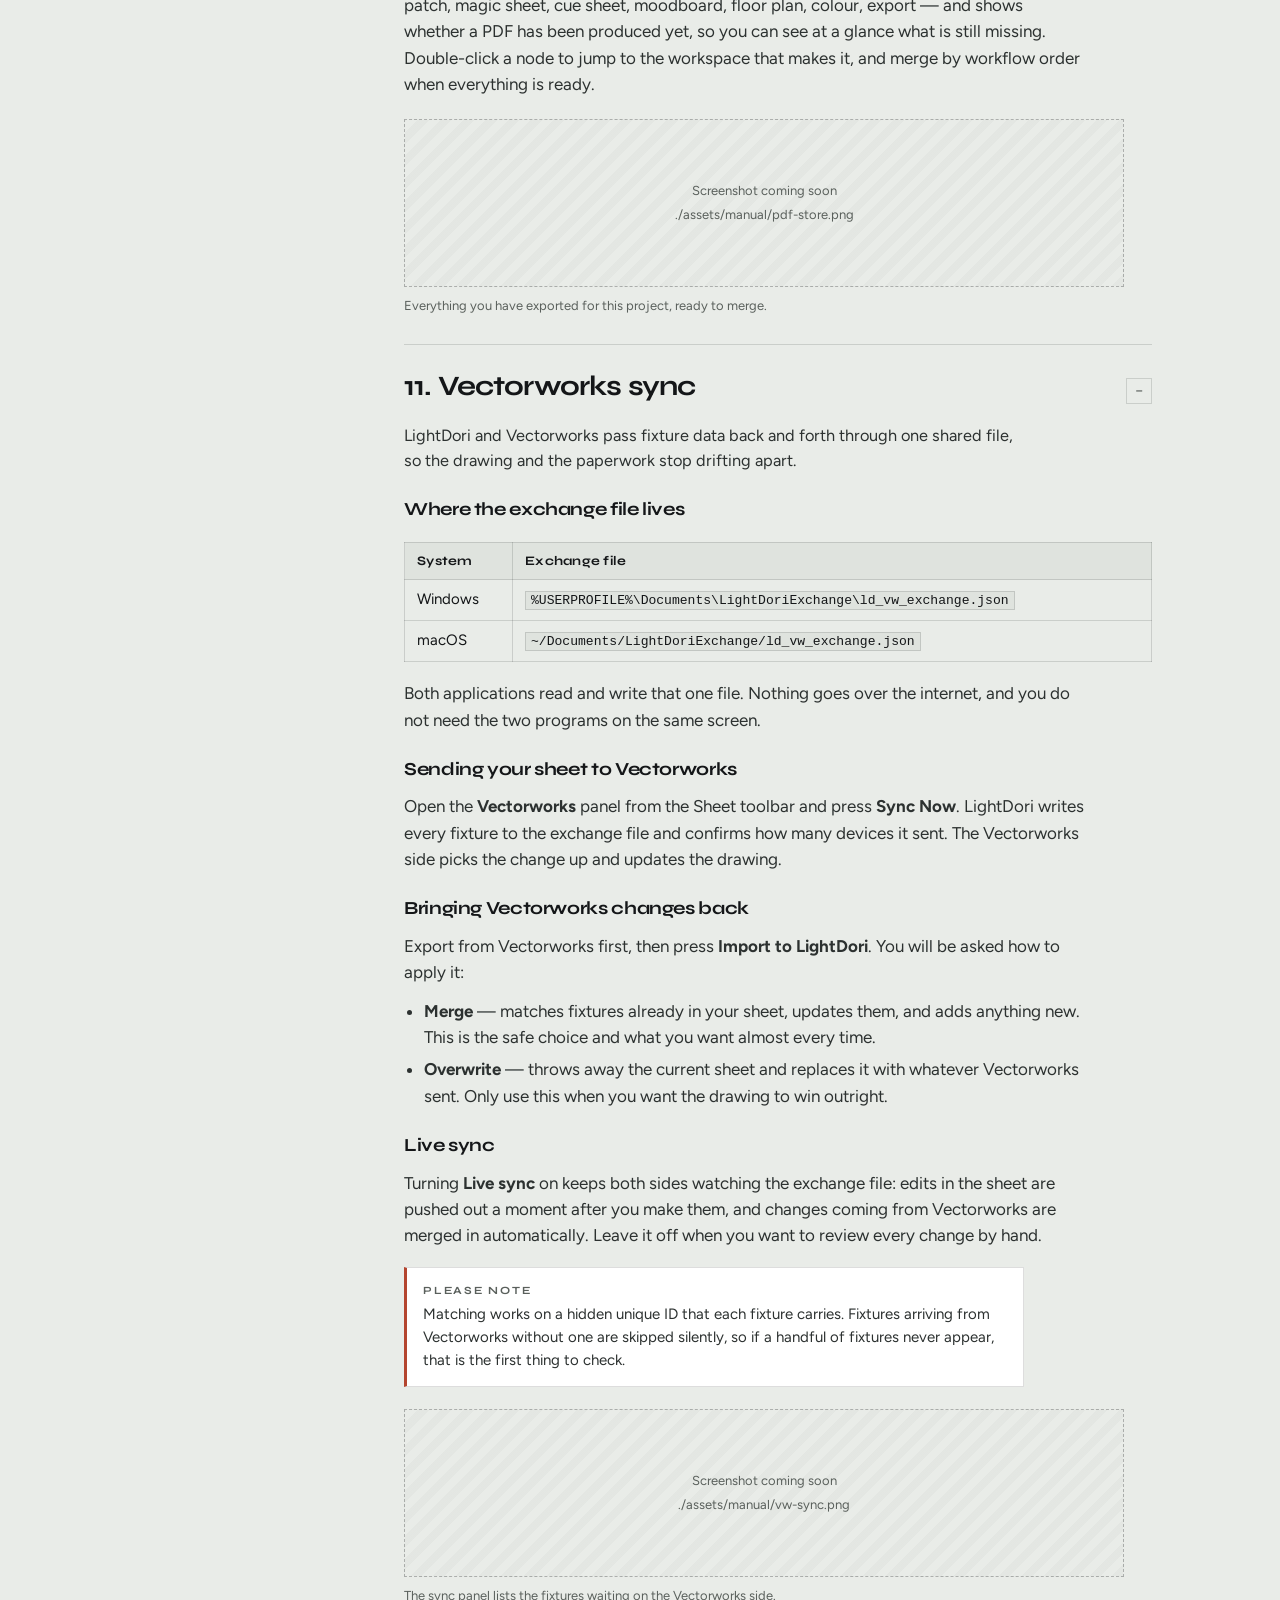
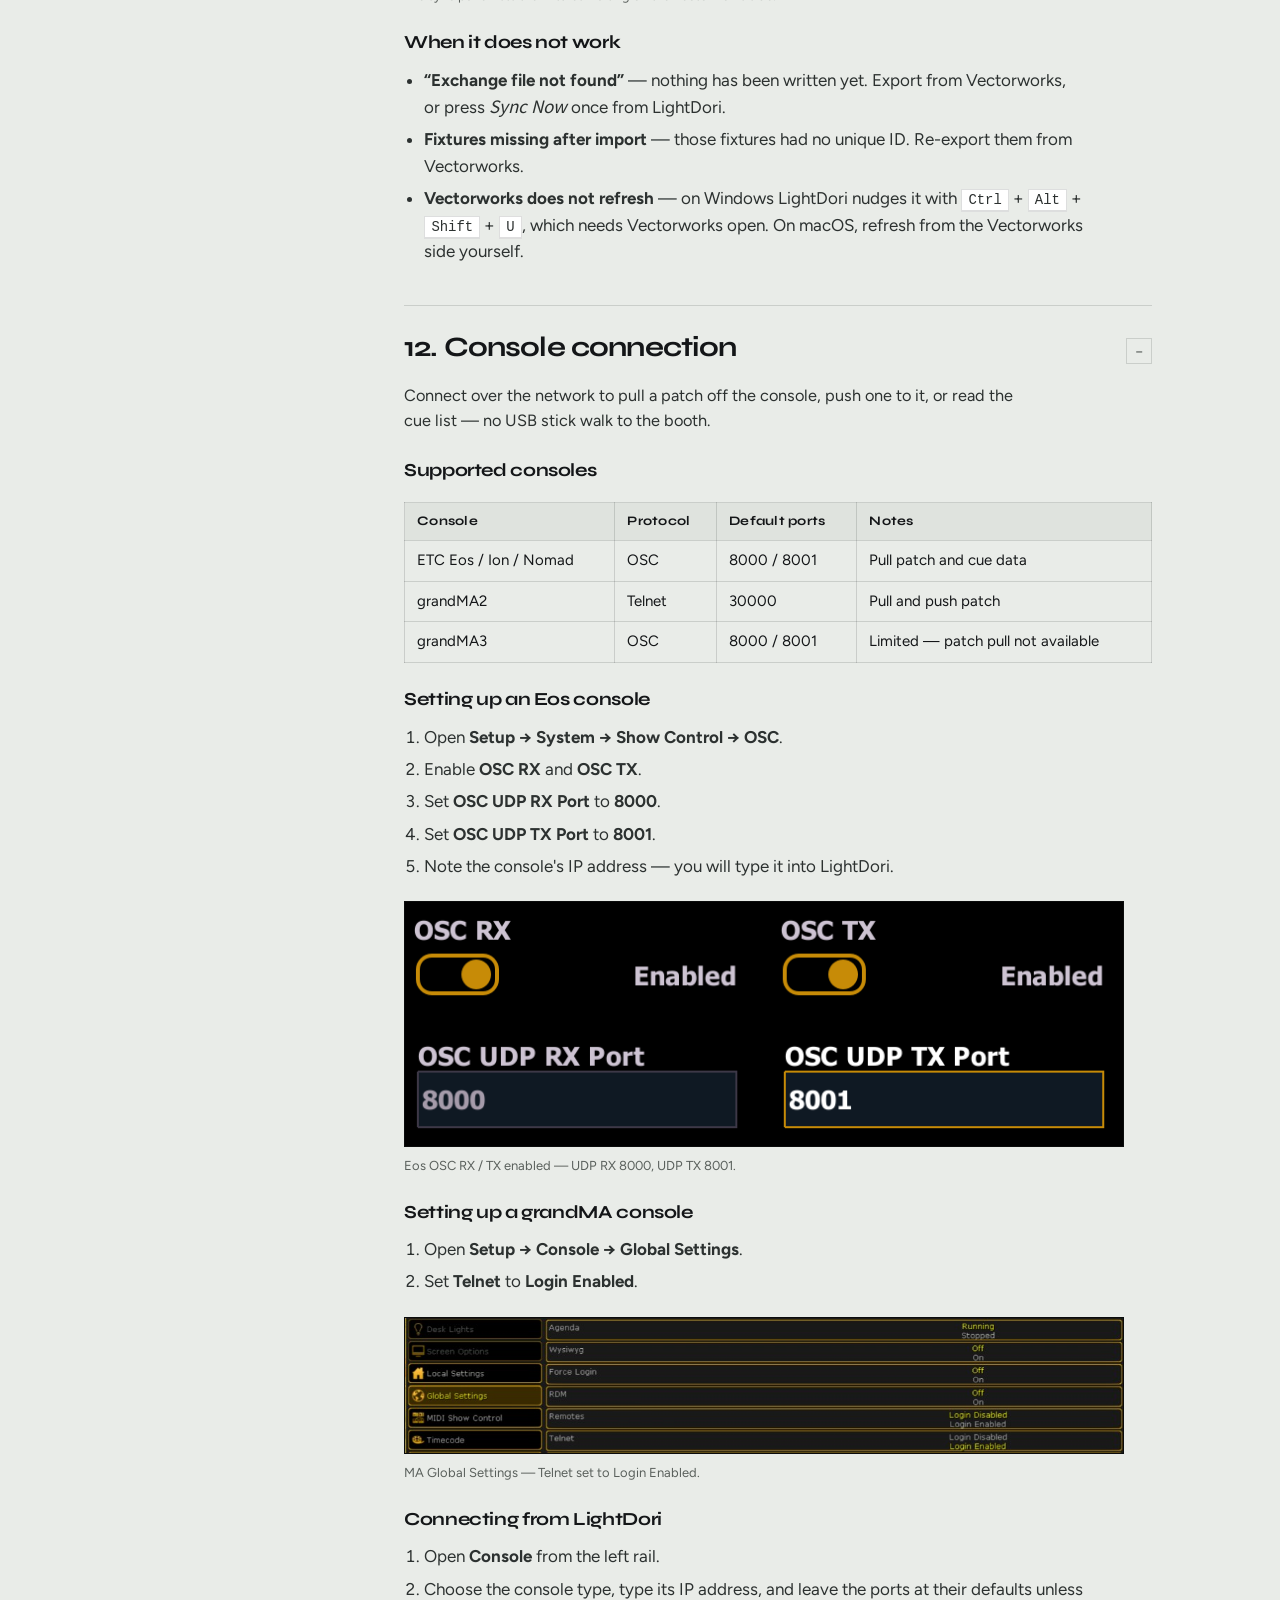
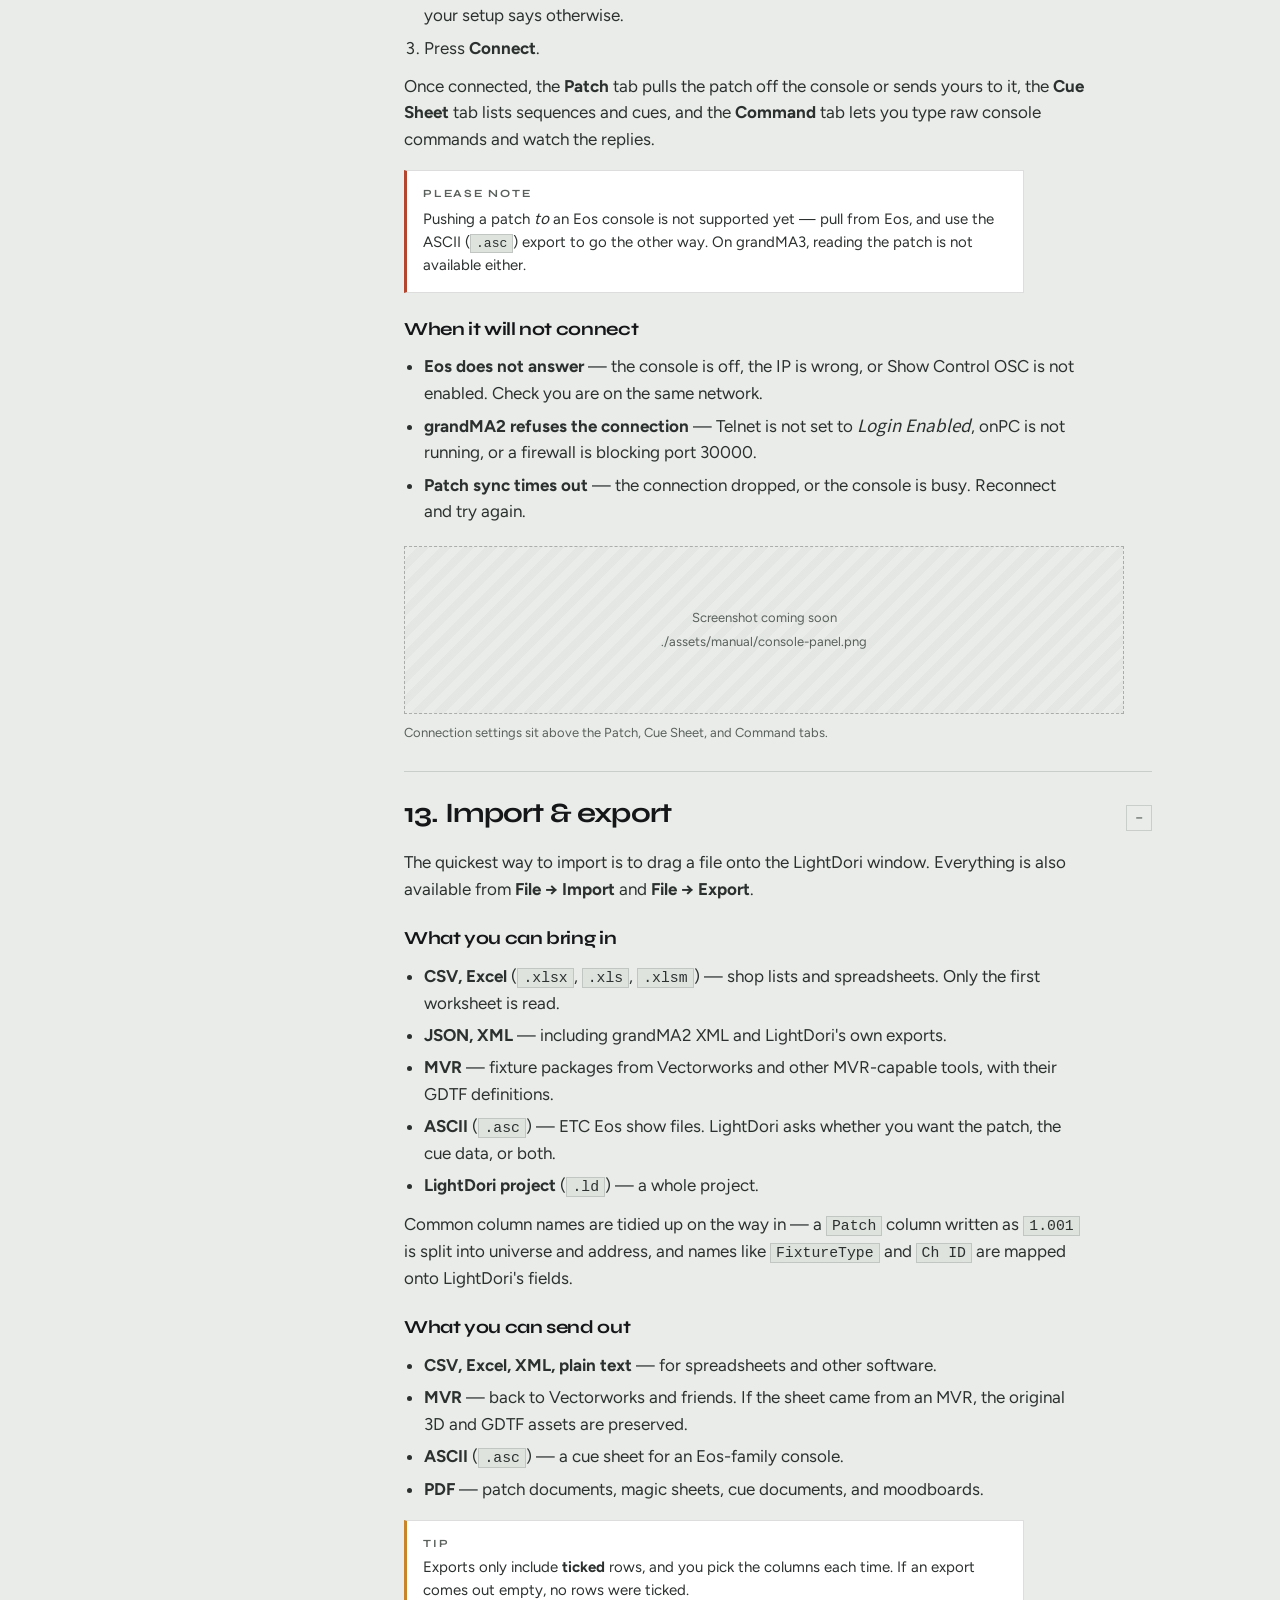
==== commit 4419814f: "메뉴얼 전면 개편" ====
--- a/manual.html
+++ b/manual.html
@@ -7,7 +7,7 @@
     <meta
       name="description"
       data-i18n-content="manual.meta.desc"
-      content="LightDori user manual: getting started, sheet workspace, patch documents, Vectorworks sync, and export workflows."
+      content="LightDori user manual: quick start, the Sheet workspace, patch document PDFs, Magic Sheet, cue sheets, Vectorworks sync, console connections, and troubleshooting."
     />
     <link rel="preconnect" href="https://fonts.googleapis.com" />
     <link rel="preconnect" href="https://fonts.gstatic.com" crossorigin />
@@ -38,15 +38,28 @@
       <aside class="manual__toc" data-i18n-aria="manual.toc.aria" aria-label="Manual contents">
         <p class="eyebrow" data-i18n="manual.toc.eyebrow">Contents</p>
         <ol>
-          <li><a href="#overview" data-i18n="manual.toc.overview">Overview</a></li>
+          <li><a href="#quickstart" data-i18n="manual.toc.quickstart">Quick start</a></li>
+          <li><a href="#overview" data-i18n="manual.toc.overview">What LightDori does</a></li>
           <li><a href="#start" data-i18n="manual.toc.start">Getting started</a></li>
           <li><a href="#sheet" data-i18n="manual.toc.sheet">Sheet workspace</a></li>
-          <li><a href="#patch" data-i18n="manual.toc.patch">Patch documents</a></li>
+          <li><a href="#patch" data-i18n="manual.toc.patch">Patch document PDF</a></li>
+          <li><a href="#magic" data-i18n="manual.toc.magic">Magic Sheet</a></li>
+          <li><a href="#cue" data-i18n="manual.toc.cue">Script &amp; cue sheet</a></li>
+          <li><a href="#mood" data-i18n="manual.toc.mood">Moodboard</a></li>
+          <li><a href="#library" data-i18n="manual.toc.library">Colour, gobo &amp; fixture libraries</a></li>
+          <li><a href="#workflow" data-i18n="manual.toc.workflow">Workflow &amp; PDF Store</a></li>
           <li><a href="#vw" data-i18n="manual.toc.vw">Vectorworks sync</a></li>
+          <li><a href="#console" data-i18n="manual.toc.console">Console connection</a></li>
           <li><a href="#export" data-i18n="manual.toc.export">Import &amp; export</a></li>
-          <li><a href="#console" data-i18n="manual.toc.console">Console connection</a></li>
-          <li><a href="#tips" data-i18n="manual.toc.tips">Tips &amp; troubleshooting</a></li>
+          <li><a href="#settings" data-i18n="manual.toc.settings">Settings</a></li>
+          <li><a href="#account" data-i18n="manual.toc.account">Account &amp; collaboration</a></li>
+          <li><a href="#tips" data-i18n="manual.toc.tips">Troubleshooting</a></li>
         </ol>
+        <p class="manual__toc-tools">
+          <button type="button" class="manual__toc-toggle" id="toc-toggle" data-i18n="manual.toc.collapseAll">
+            Collapse all
+          </button>
+        </p>
       </aside>
 
       <article class="manual__body">
@@ -54,169 +67,1227 @@
           <p class="eyebrow" data-i18n="manual.hero.eyebrow">User manual</p>
           <h1 data-i18n="manual.hero.title">LightDori guide</h1>
           <p class="manual__lede" data-i18n="manual.hero.lede">
-            A practical walkthrough for patch lists, print-ready PDFs, and Vectorworks exchange.
-            Written for lighting designers, production electricians, and shop teams.
+            Everything from your first patch list to console handoff. Written for lighting
+            designers, production electricians, and shop teams — no prior LightDori experience
+            assumed.
           </p>
         </header>
 
-        <section id="overview">
-          <h2 data-i18n="manual.overview.title">1. Overview</h2>
-          <p data-i18n="manual.overview.p1">
-            LightDori is a desktop workspace for lighting production data. Use it to build and edit
-            fixture sheets, export patch documents, and keep Vectorworks data in sync without living
-            inside spreadsheets.
-          </p>
-          <ul>
-            <li data-i18n-html="manual.overview.li1"><strong>Windows</strong> and <strong>macOS</strong> desktop builds</li>
-            <li data-i18n="manual.overview.li2">Offline-friendly for theatre, tour, and shop floors</li>
-            <li data-i18n="manual.overview.li3">Core loop: Sheet → Patch PDF → Vectorworks / console handoff</li>
-          </ul>
-        </section>
-
-        <section id="start">
-          <h2 data-i18n="manual.start.title">2. Getting started</h2>
-          <ol class="manual__steps">
-            <li data-i18n="manual.start.s1">Launch LightDori and sign in from the hub when prompted.</li>
-            <li data-i18n-html="manual.start.s2">Choose <strong>New File</strong> or open an existing project.</li>
-            <li data-i18n="manual.start.s3">
-              Pick a fixture start mode: blank sheet, import existing data, or sample data.
-            </li>
-            <li data-i18n="manual.start.s4">Open the Sheet workspace to begin editing channels, addresses, and types.</li>
-          </ol>
-          <p data-i18n="manual.start.p1">
-            Theme and app preferences can be previewed in Settings. Changes apply permanently only
-            after you save settings.
-          </p>
-        </section>
-
-        <section id="sheet">
-          <h2 data-i18n="manual.sheet.title">3. Sheet workspace</h2>
-          <p data-i18n="manual.sheet.p1">
-            The Sheet is the main fixture table. Edit mode lets you add, delete, duplicate, and
-            rearrange rows or columns.
-          </p>
-          <ul>
-            <li data-i18n-html="manual.sheet.li1"><strong>Edit</strong> — unlock cell editing and row tools</li>
-            <li data-i18n-html="manual.sheet.li2"><strong>Filter / Sort</strong> — focus positions or reorder before print</li>
-            <li data-i18n-html="manual.sheet.li3"><strong>Auto Universe</strong> — help assign DMX universes from addresses</li>
-            <li data-i18n-html="manual.sheet.li4"><strong>Export</strong> — CSV, XML, MVR, ASCII, and PDF document paths</li>
-          </ul>
-          <p data-i18n="manual.sheet.p2">
-            Common fields include Channel, Device Type, Universe / Address, Position, Color, and
-            UID. Keep UIDs stable when syncing with Vectorworks.
-          </p>
-        </section>
-
-        <section id="patch">
-          <h2 data-i18n="manual.patch.title">4. Patch documents</h2>
-          <p data-i18n="manual.patch.p1">
-            Patch Document builds a print-ready PDF (instrument schedule / patch list) from the
-            current sheet selection.
-          </p>
-          <ol class="manual__steps">
-            <li data-i18n="manual.patch.s1">Choose the columns to include and set title, notes, and date styles.</li>
-            <li data-i18n="manual.patch.s2">Preview the layout, then export PDF.</li>
-            <li data-i18n="manual.patch.s3">Exported PDFs can be collected in the PDF Store for later merge.</li>
-          </ol>
-          <p data-i18n="manual.patch.p2">
-            Use this for shop handouts, booth patch tables, and production meetings. Title fonts are
-            chosen for consistent Windows / macOS output.
-          </p>
-        </section>
-
-        <section id="vw">
-          <h2 data-i18n="manual.vw.title">5. Vectorworks sync</h2>
-          <p data-i18n="manual.vw.p1">
-            LightDori exchanges fixture data through a shared JSON file so LD and VW stay aligned.
-          </p>
-          <ul>
-            <li data-i18n-html="manual.vw.li1"><strong>Sync Now</strong> — write LightDori devices to the exchange file</li>
-            <li data-i18n-html="manual.vw.li2"><strong>Import</strong> — Merge updates matching fixtures; Overwrite replaces the sheet</li>
-            <li data-i18n-html="manual.vw.li3"><strong>Live sync</strong> — poll for VW exports and apply when available</li>
-          </ul>
-          <p data-i18n="manual.vw.p2">
-            If the exchange file is missing, export from Vectorworks first. Close the sync panel
-            when prompted so pending keystroke nudges can apply on Windows setups that use them.
-          </p>
-        </section>
-
-        <section id="export">
-          <h2 data-i18n="manual.export.title">6. Import &amp; export</h2>
-          <p data-i18n="manual.export.p1">Typical formats supported in the Sheet / file workflows:</p>
-          <ul>
-            <li data-i18n="manual.export.li1">CSV / Excel / JSON / XML</li>
-            <li data-i18n="manual.export.li2">MVR fixture packages</li>
-            <li data-i18n="manual.export.li3">ASCII (ASC) patch and cue imports</li>
-            <li data-i18n="manual.export.li4">Patch Document PDF and Magic Sheet PDF exports</li>
-          </ul>
-          <p data-i18n="manual.export.p2">
-            After import, verify Channel / Address collisions and Position filters before sending
-            anything to a console.
-          </p>
-        </section>
-
-        <section id="console">
-          <h2 data-i18n="manual.console.title">7. Console connection</h2>
-          <p data-i18n="manual.console.p1">
-            LightDori can connect to lighting consoles. Use the Eos OSC ports or MA Telnet login below.
-          </p>
-          <h3 data-i18n="manual.console.eos.title">Eos connection</h3>
-          <ol class="manual__steps">
-            <li data-i18n-html="manual.console.eos.s1">
-              Open <strong>Setup → System → Show Control → OSC</strong>.
-            </li>
-            <li data-i18n-html="manual.console.eos.s2">
-              Enable <strong>OSC RX</strong> and <strong>OSC TX</strong>.
-            </li>
-            <li data-i18n-html="manual.console.eos.s3">
-              Set <strong>OSC UDP RX Port</strong> to <strong>8000</strong>.
-            </li>
-            <li data-i18n-html="manual.console.eos.s4">
-              Set <strong>OSC UDP TX Port</strong> to <strong>8001</strong>.
-            </li>
-          </ol>
-          <figure class="manual__figure">
-            <img
-              src="./assets/eos-osc-ports.png"
-              alt="ETC Eos OSC settings with RX/TX enabled, RX port 8000, TX port 8001"
-              data-i18n-alt="manual.console.eos.img.alt"
-            />
-            <figcaption data-i18n="manual.console.eos.caption">
-              Eos OSC RX / TX enabled — UDP RX 8000, UDP TX 8001.
-            </figcaption>
-          </figure>
-
-          <h3 data-i18n="manual.console.ma.title">MA connection</h3>
-          <ol class="manual__steps">
-            <li data-i18n-html="manual.console.ma.s1">
-              Open <strong>Setup → Console → Global Settings</strong>.
-            </li>
-            <li data-i18n-html="manual.console.ma.s2">
-              Set <strong>Telnet</strong> to <strong>Login Enabled</strong>.
-            </li>
-          </ol>
-          <figure class="manual__figure">
-            <img
-              src="./assets/ma-telnet-login.png"
-              alt="grandMA Setup Console Global Settings with Telnet Login Enabled"
-              data-i18n-alt="manual.console.ma.img.alt"
-            />
-            <figcaption data-i18n="manual.console.ma.caption">
-              MA Global Settings — Telnet set to Login Enabled.
-            </figcaption>
-          </figure>
-        </section>
-
-        <section id="tips">
-          <h2 data-i18n="manual.tips.title">8. Tips &amp; troubleshooting</h2>
-          <ul>
-            <li data-i18n="manual.tips.li1">After UI changes, fully quit and relaunch so the WebUI rebuild is loaded.</li>
-            <li data-i18n="manual.tips.li2">macOS builds need a Mac venv and Node for packaging — do not copy a Windows venv.</li>
-            <li data-i18n="manual.tips.li3">If PDF titles look different across machines, use the latest build with shared sans fonts.</li>
-            <li data-i18n="manual.tips.li4">Display scaling changes (125% / 150%) may need an app restart.</li>
-            <li data-i18n-html="manual.tips.li5">Questions: <a href="mailto:hello@lightdori.app">hello@lightdori.app</a></li>
-          </ul>
-        </section>
+        <!-- 1. Quick start -->
+        <details class="manual__section" id="quickstart" open>
+          <summary class="manual__summary">
+            <h2 data-i18n="manual.quickstart.title">1. Quick start</h2>
+          </summary>
+          <div class="manual__section-body">
+            <p class="manual__lead" data-i18n="manual.quickstart.lead">
+              If you only have five minutes, do these six things. Every step is explained in
+              detail further down the page.
+            </p>
+            <ol class="manual__quick">
+              <li data-i18n-html="manual.quickstart.s1">
+                <strong>Sign in.</strong> Launch LightDori and enter your account email and
+                password. Tick <em>Remember me</em> so you skip this next time.
+              </li>
+              <li data-i18n-html="manual.quickstart.s2">
+                <strong>Create a project.</strong> On the start hub press <em>NEW FILE</em> and
+                follow the five-step guide. Pick <em>Use sample data</em> if you just want to look
+                around.
+              </li>
+              <li data-i18n-html="manual.quickstart.s3">
+                <strong>Open the Sheet.</strong> From the home cards choose <em>Sheet</em>. This
+                table is where every fixture lives.
+              </li>
+              <li data-i18n-html="manual.quickstart.s4">
+                <strong>Get your fixtures in.</strong> Drag a CSV, Excel, or MVR file onto the
+                window, or press <em>Edit</em> then <em>Add fixture</em> to type them by hand.
+              </li>
+              <li data-i18n-html="manual.quickstart.s5">
+                <strong>Patch them.</strong> Use <em>Auto universe</em> to assign a block of
+                addresses at once, then open <em>Universe map</em> to check nothing collides.
+              </li>
+              <li data-i18n-html="manual.quickstart.s6">
+                <strong>Print the paperwork.</strong> Tick the rows you want, choose
+                <em>Export → Patch document PDF</em>, select the <em>Instrument Schedule</em>
+                preset, and press <em>Export PDF</em>.
+              </li>
+            </ol>
+            <div class="manual__note">
+              <span class="manual__note-label" data-i18n="manual.ui.tip">Tip</span>
+              <p data-i18n-html="manual.quickstart.tip">
+                Save early and often with <kbd>Ctrl</kbd> + <kbd>S</kbd> (<kbd>Cmd</kbd> +
+                <kbd>S</kbd> on macOS). Projects are saved as a single <code>.ld</code> file you
+                can email or drop on a USB stick.
+              </p>
+            </div>
+          </div>
+        </details>
+
+        <!-- 2. Overview -->
+        <details class="manual__section" id="overview" open>
+          <summary class="manual__summary">
+            <h2 data-i18n="manual.overview.title">2. What LightDori does</h2>
+          </summary>
+          <div class="manual__section-body">
+            <p data-i18n="manual.overview.p1">
+              LightDori is a desktop workspace for lighting production data. Instead of juggling a
+              spreadsheet, a drawing file, and a console show file, you keep one fixture list and
+              let LightDori produce the paperwork and the exports each department needs.
+            </p>
+            <p data-i18n="manual.overview.p2">
+              It runs on Windows and macOS, works offline, and is built for theatre, touring, and
+              rental shop workflows.
+            </p>
+
+            <h3 data-i18n="manual.overview.h1">The core loop</h3>
+            <ol class="manual__steps">
+              <li data-i18n-html="manual.overview.loop1">
+                Build or import your fixture list in the <strong>Sheet</strong>.
+              </li>
+              <li data-i18n-html="manual.overview.loop2">
+                Assign universes and addresses, and check for conflicts.
+              </li>
+              <li data-i18n-html="manual.overview.loop3">
+                Export a <strong>patch document PDF</strong> for the shop and the booth.
+              </li>
+              <li data-i18n-html="manual.overview.loop4">
+                Hand the data off to <strong>Vectorworks</strong> or a lighting
+                <strong>console</strong>.
+              </li>
+            </ol>
+
+            <h3 data-i18n="manual.overview.h2">What is in the app</h3>
+            <ul>
+              <li data-i18n-html="manual.overview.mod1">
+                <strong>Sheet</strong> — the fixture table: channels, addresses, types, positions,
+                colours.
+              </li>
+              <li data-i18n-html="manual.overview.mod2">
+                <strong>Magic Sheet</strong> — a visual channel layout you can print or use at the
+                console.
+              </li>
+              <li data-i18n-html="manual.overview.mod3">
+                <strong>Script / Cue Sheet</strong> — mark cues against an imported script and
+                build a cue or scene breakdown.
+              </li>
+              <li data-i18n-html="manual.overview.mod4">
+                <strong>Moodboard</strong> — a free canvas for references, notes, and looks.
+              </li>
+              <li data-i18n-html="manual.overview.mod5">
+                <strong>Colour, Gobo, GDTF, Cable, Calendar</strong> — reference libraries and
+                planning tools.
+              </li>
+              <li data-i18n-html="manual.overview.mod6">
+                <strong>Workflow &amp; PDF Store</strong> — collect every PDF you export and merge
+                them into one package.
+              </li>
+              <li data-i18n-html="manual.overview.mod7">
+                <strong>Console</strong> — connect to ETC Eos or grandMA to exchange patch and cue
+                data.
+              </li>
+            </ul>
+          </div>
+        </details>
+
+        <!-- 3. Getting started -->
+        <details class="manual__section" id="start" open>
+          <summary class="manual__summary">
+            <h2 data-i18n="manual.start.title">3. Getting started</h2>
+          </summary>
+          <div class="manual__section-body">
+            <h3 data-i18n="manual.start.h1">Signing in</h3>
+            <p data-i18n-html="manual.start.p1">
+              LightDori asks for your account the first time you launch it. Enter your email and
+              password and press <strong>Sign In</strong>. If you do not have an account yet,
+              switch to the <strong>SIGN UP</strong> tab and create one with your name, email, and
+              a password.
+            </p>
+            <p data-i18n-html="manual.start.p2">
+              Tick <strong>Remember me</strong> to stay signed in on that computer. Your licence is
+              checked online, but LightDori keeps working offline for about a week after the last
+              successful check.
+            </p>
+
+            <h3 data-i18n="manual.start.h2">The start hub</h3>
+            <p data-i18n="manual.start.p3">
+              After signing in you land on the hub. It has three large cards:
+            </p>
+            <ul>
+              <li data-i18n-html="manual.start.hub1">
+                <strong>CONTINUE WORK</strong> — reopens the project you used most recently.
+              </li>
+              <li data-i18n-html="manual.start.hub2">
+                <strong>OPEN FILE</strong> — browse for an existing <code>.ld</code> project or a
+                data file.
+              </li>
+              <li data-i18n-html="manual.start.hub3">
+                <strong>NEW FILE</strong> — starts the new project guide described below.
+              </li>
+            </ul>
+            <p data-i18n-html="manual.start.p4">
+              The right-hand side shows <strong>News</strong> from us and your three most
+              <strong>Recent</strong> files. Click a recent file to jump straight back into it.
+            </p>
+
+            <figure class="manual__shot">
+              <img
+                src="./assets/manual/hub.png"
+                alt="LightDori start hub with Continue work, Open file, and New file cards"
+                data-i18n-alt="manual.start.shot1.alt"
+              />
+              <figcaption data-i18n="manual.start.shot1.cap">
+                The start hub — recent files and news sit beside the three main actions.
+              </figcaption>
+            </figure>
+
+            <h3 data-i18n="manual.start.h3">Creating a new project</h3>
+            <p data-i18n-html="manual.start.p5">
+              <strong>NEW FILE</strong> opens a five-step guide. You can press <em>Skip</em> at any
+              point and fill the details in later.
+            </p>
+            <ol class="manual__steps">
+              <li data-i18n-html="manual.start.g1">
+                <strong>Name the project</strong> — the show or event name.
+              </li>
+              <li data-i18n-html="manual.start.g2">
+                <strong>Set the venue info</strong> — venue name, stage size (black box through to
+                festival), expected channel count, and optionally a floor plan in PDF, DXF, or
+                image form.
+              </li>
+              <li data-i18n-html="manual.start.g3">
+                <strong>Choose fixture setup</strong> — <em>Start blank</em>,
+                <em>Import fixture data</em>, or <em>Use sample data</em>.
+              </li>
+              <li data-i18n-html="manual.start.g4">
+                <strong>Pick starting panels</strong> — which workspaces open with the project:
+                Sheet, Magic Sheet, Scripts / Cue Sheet, Moodboard.
+              </li>
+              <li data-i18n-html="manual.start.g5">
+                <strong>Ready to start</strong> — a summary. Press <em>Start project</em>.
+              </li>
+            </ol>
+
+            <div class="manual__note">
+              <span class="manual__note-label" data-i18n="manual.ui.tip">Tip</span>
+              <p data-i18n="manual.start.tip1">
+                None of these choices lock you in. Stage size and channel count only set sensible
+                defaults, and you can open any panel later.
+              </p>
+            </div>
+
+            <h3 data-i18n="manual.start.h4">Finding your way around</h3>
+            <p data-i18n="manual.start.p6">
+              The workspace has two navigation layers. Large cards in the middle open the main
+              modules — Sheet, Scripts / Cue Sheet, Moodboard, Magic Sheet — with smaller cards
+              beside them for Colour, Gobo, GDTF, Cable, Calendar, and Workflow.
+            </p>
+            <p data-i18n="manual.start.p7">
+              The narrow rail down the left side stays available everywhere:
+            </p>
+            <ul>
+              <li data-i18n-html="manual.start.nav1">
+                <strong>Home</strong>, <strong>Help</strong>, <strong>Alerts</strong> — return to
+                the cards, read help for the panel you are in, and see warnings about your data.
+              </li>
+              <li data-i18n-html="manual.start.nav2">
+                <strong>Collab</strong>, <strong>Profile</strong>, <strong>Settings</strong> —
+                shared sessions, your account, and app preferences.
+              </li>
+              <li data-i18n-html="manual.start.nav3">
+                <strong>Console</strong>, <strong>Store</strong> — the console link and the PDF
+                Store.
+              </li>
+              <li data-i18n-html="manual.start.nav4">
+                <strong>Snap</strong>, <strong>Album</strong> — drag a rectangle to capture part of
+                the screen, then find those captures in the album.
+              </li>
+            </ul>
+
+            <figure class="manual__shot">
+              <img
+                src="./assets/manual/workspace-home.png"
+                alt="LightDori workspace home cards with the left navigation rail"
+                data-i18n-alt="manual.start.shot2.alt"
+              />
+              <figcaption data-i18n="manual.start.shot2.cap">
+                Workspace home — module cards in the centre, the utility rail on the left.
+              </figcaption>
+            </figure>
+
+            <h3 data-i18n="manual.start.h5">Saving your work</h3>
+            <p data-i18n-html="manual.start.p8">
+              Projects are saved as a single <code>.ld</code> file. Use <kbd>Ctrl</kbd> +
+              <kbd>O</kbd> to open, <kbd>Ctrl</kbd> + <kbd>S</kbd> to save, and <kbd>Ctrl</kbd> +
+              <kbd>Shift</kbd> + <kbd>S</kbd> to save a copy. On macOS use <kbd>Cmd</kbd> instead of
+              <kbd>Ctrl</kbd>. An asterisk in the title bar means you have unsaved changes.
+            </p>
+            <div class="manual__note manual__note--warn">
+              <span class="manual__note-label" data-i18n="manual.ui.caution">Please note</span>
+              <p data-i18n-html="manual.start.warn1">
+                There is an <em>Auto save</em> preference in Settings, but do not rely on it as
+                your only safety net — save manually before big edits, imports, and exports.
+              </p>
+            </div>
+          </div>
+        </details>
+
+        <!-- 4. Sheet -->
+        <details class="manual__section" id="sheet" open>
+          <summary class="manual__summary">
+            <h2 data-i18n="manual.sheet.title">4. Sheet workspace</h2>
+          </summary>
+          <div class="manual__section-body">
+            <p class="manual__lead" data-i18n="manual.sheet.lead">
+              The Sheet is the fixture table at the heart of the app. Everything else — the patch
+              PDF, the magic sheet, the Vectorworks exchange, the console push — reads from it.
+            </p>
+            <p data-i18n="manual.sheet.p1">
+              Columns are not fixed. They come from whatever file you imported, so a sheet from an
+              MVR looks different from one built out of a shop spreadsheet. Typical columns are
+              Channel, Purpose, Position, Unit Number, Instrument or Device Type, Universe,
+              Address, Dimmer, Circuit, Colour, and Gobo.
+            </p>
+
+            <figure class="manual__shot">
+              <img
+                src="./assets/manual/sheet-toolbar.png"
+                alt="Sheet workspace showing the fixture table and its toolbar"
+                data-i18n-alt="manual.sheet.shot1.alt"
+              />
+              <figcaption data-i18n="manual.sheet.shot1.cap">
+                The Sheet toolbar — search, filter, sort, edit, and export all live here.
+              </figcaption>
+            </figure>
+
+            <h3 data-i18n="manual.sheet.h1">The toolbar</h3>
+            <ul>
+              <li data-i18n-html="manual.sheet.t1">
+                <strong>Search</strong> — type to narrow the table as you go; press
+                <kbd>Enter</kbd> to apply immediately.
+              </li>
+              <li data-i18n-html="manual.sheet.t2">
+                <strong>Filter</strong> — show only rows where one column contains a piece of text.
+              </li>
+              <li data-i18n-html="manual.sheet.t3">
+                <strong>Sort</strong> — reorder the table by any column, A→Z or Z→A.
+              </li>
+              <li data-i18n-html="manual.sheet.t4">
+                <strong>Edit</strong> — unlocks the table. Adding, deleting, and cell editing only
+                work while this is on; press it again to finish.
+              </li>
+              <li data-i18n-html="manual.sheet.t5">
+                <strong>Add fixture</strong> / <strong>Delete selected rows</strong> — available in
+                edit mode.
+              </li>
+              <li data-i18n-html="manual.sheet.t6">
+                <strong>Undo</strong> / <strong>Redo</strong> — step back and forward through sheet
+                changes.
+              </li>
+              <li data-i18n-html="manual.sheet.t7">
+                <strong>Universe map</strong> — a 512-channel grid per universe showing what is
+                used, free, or double-patched.
+              </li>
+              <li data-i18n-html="manual.sheet.t8">
+                <strong>Auto universe</strong> — assign universes and addresses to many fixtures at
+                once.
+              </li>
+              <li data-i18n-html="manual.sheet.t9">
+                <strong>Fixture type summary</strong> — a side panel counting how many of each
+                fixture type you have.
+              </li>
+              <li data-i18n-html="manual.sheet.t10">
+                <strong>Vectorworks</strong> — opens the sync panel described in section 11.
+              </li>
+              <li data-i18n-html="manual.sheet.t11">
+                <strong>Export</strong> — data file, patch document PDF, XML, or MVR.
+              </li>
+            </ul>
+
+            <h3 data-i18n="manual.sheet.h2">Selecting and editing</h3>
+            <ul>
+              <li data-i18n-html="manual.sheet.e1">
+                <strong>Select a row</strong> by clicking it. Hold <kbd>Ctrl</kbd> (<kbd>Cmd</kbd>
+                on macOS) to add rows one at a time, or <kbd>Shift</kbd> to select a range.
+              </li>
+              <li data-i18n-html="manual.sheet.e2">
+                <strong>Tick the checkbox</strong> at the start of a row to include it in an
+                export. The checkbox in the header ticks everything currently visible — which is
+                why filtering first makes exporting much easier.
+              </li>
+              <li data-i18n-html="manual.sheet.e3">
+                <strong>Edit a cell</strong> by turning on <em>Edit</em> and double-clicking it.
+                <kbd>Enter</kbd> commits your change, <kbd>Esc</kbd> cancels it.
+              </li>
+              <li data-i18n-html="manual.sheet.e4">
+                <strong>Colour and gobo cells</strong> open a picker on double-click instead of a
+                text box, so you choose from the real gel and gobo libraries.
+              </li>
+              <li data-i18n-html="manual.sheet.e5">
+                <strong>Reorder columns</strong> by dragging their headers, and
+                <strong>sort</strong> by clicking a header.
+              </li>
+            </ul>
+
+            <div class="manual__note">
+              <span class="manual__note-label" data-i18n="manual.ui.tip">Tip</span>
+              <p data-i18n-html="manual.sheet.tip1">
+                Selecting a row and ticking a row are two different things. Selection is for
+                editing and Auto universe; the tick decides what ends up in your export.
+              </p>
+            </div>
+
+            <h3 data-i18n="manual.sheet.h3">Adding fixtures by hand</h3>
+            <p data-i18n-html="manual.sheet.p2">
+              Turn on <strong>Edit</strong>, press <strong>Add fixture</strong>, and fill in the
+              fields you care about. The dialog covers far more than the basics — purpose,
+              position, unit number, dimmer, circuit number and name, system, DMX footprint, field
+              and beam angle, wattage, weight, frame size, gobos and gobo rotation, plus six
+              free-form user fields. Leave anything you do not need blank.
+            </p>
+
+            <h3 data-i18n="manual.sheet.h4">Patching with Auto universe</h3>
+            <p data-i18n="manual.sheet.p3">
+              Auto universe fills in a run of addresses for you instead of typing them one by one.
+            </p>
+            <ol class="manual__steps">
+              <li data-i18n-html="manual.sheet.au1">
+                Choose a <strong>Target</strong>: the rows you selected, everything currently
+                visible, only unpatched rows, or the whole sheet.
+              </li>
+              <li data-i18n-html="manual.sheet.au2">
+                Set the <strong>Start universe</strong> and <strong>Start address</strong> (1–512).
+              </li>
+              <li data-i18n-html="manual.sheet.au3">
+                Set an <strong>Offset</strong> if you want to leave gaps between fixtures.
+              </li>
+              <li data-i18n-html="manual.sheet.au4">Press <strong>Apply</strong>.</li>
+            </ol>
+            <p data-i18n-html="manual.sheet.p4">
+              Then open <strong>Universe map</strong> and check the summary at the top of each
+              universe tab. It counts used and free channels and flags conflicts, and hovering any
+              square tells you which channel it is.
+            </p>
+
+            <figure class="manual__shot">
+              <img
+                src="./assets/manual/universe-map.png"
+                alt="Universe map dialog with a 512-channel grid and conflict summary"
+                data-i18n-alt="manual.sheet.shot2.alt"
+              />
+              <figcaption data-i18n="manual.sheet.shot2.cap">
+                The universe map — check this before you send anything to a console.
+              </figcaption>
+            </figure>
+          </div>
+        </details>
+
+        <!-- 5. Patch document -->
+        <details class="manual__section" id="patch" open>
+          <summary class="manual__summary">
+            <h2 data-i18n="manual.patch.title">5. Patch document PDF</h2>
+          </summary>
+          <div class="manual__section-body">
+            <p class="manual__lead" data-i18n="manual.patch.lead">
+              This is the paperwork the shop and the booth actually hold — an instrument schedule
+              or patch list, laid out for print.
+            </p>
+
+            <h3 data-i18n="manual.patch.h1">Making one</h3>
+            <ol class="manual__steps">
+              <li data-i18n-html="manual.patch.s1">
+                In the Sheet, tick the rows you want. Filter first if you only need one position.
+              </li>
+              <li data-i18n-html="manual.patch.s2">
+                Choose <strong>Export → Patch document PDF</strong>.
+              </li>
+              <li data-i18n-html="manual.patch.s3">
+                Pick your columns. <strong>Select all</strong> and <strong>Clear</strong> work on
+                the whole list, and <strong>Up</strong> / <strong>Down</strong> set the order they
+                print in.
+              </li>
+              <li data-i18n-html="manual.patch.s4">
+                Or skip that and set <strong>Schedule preset</strong> to
+                <strong>Instrument Schedule</strong>, which selects and titles the standard columns
+                for you.
+              </li>
+              <li data-i18n-html="manual.patch.s5">
+                Set the page up, fill in the header block, then press
+                <strong>Update preview</strong> to see it.
+              </li>
+              <li data-i18n-html="manual.patch.s6">Press <strong>Export PDF</strong>.</li>
+            </ol>
+
+            <figure class="manual__shot">
+              <img
+                src="./assets/manual/patch-document.png"
+                alt="Patch document workspace with column settings on the left and a live preview"
+                data-i18n-alt="manual.patch.shot1.alt"
+              />
+              <figcaption data-i18n="manual.patch.shot1.cap">
+                Settings on the left, live preview on the right.
+              </figcaption>
+            </figure>
+
+            <h3 data-i18n="manual.patch.h2">Page and layout options</h3>
+            <ul>
+              <li data-i18n-html="manual.patch.o1">
+                <strong>Paper size</strong> — A4, Letter, A3, or Legal.
+              </li>
+              <li data-i18n-html="manual.patch.o2">
+                <strong>Orientation</strong> — portrait or landscape. Wide schedules read much
+                better in landscape.
+              </li>
+              <li data-i18n-html="manual.patch.o3">
+                <strong>Table style</strong> — Simple, Modern, or Minimal.
+              </li>
+              <li data-i18n-html="manual.patch.o4">
+                <strong>Row separator</strong> — draw a heavier line every few rows so eyes do not
+                slip across the page.
+              </li>
+              <li data-i18n-html="manual.patch.o5">
+                <strong>Font size</strong> — 7 to 14 pt. Drop it to fit more columns on one page.
+              </li>
+            </ul>
+
+            <h3 data-i18n="manual.patch.h3">The header block</h3>
+            <p data-i18n-html="manual.patch.p1">
+              Set a <strong>Title</strong> (it defaults to “Lighting Device Patch List”), a
+              <strong>Date</strong>, and a <strong>Note</strong> for revision or department
+              information. You can add a <strong>Logo</strong>, and switch the whole header block
+              or the total-count <strong>Summary line</strong> off if you want a bare table.
+            </p>
+
+            <h3 data-i18n="manual.patch.h4">How the instrument schedule is organised</h3>
+            <p data-i18n-html="manual.patch.p2">
+              With the <strong>Instrument Schedule</strong> preset, fixtures are grouped by
+              <strong>Position</strong> and sorted by <strong>Unit Number</strong> within each
+              group. Every group gets its own heading and a repeated column header row, so a page
+              torn out of the middle still makes sense. Fixtures with no position are collected
+              under “(No Position)”.
+            </p>
+
+            <div class="manual__note">
+              <span class="manual__note-label" data-i18n="manual.ui.tip">Tip</span>
+              <p data-i18n-html="manual.patch.tip1">
+                The preview only refreshes when you press <strong>Update preview</strong>. If it
+                says <em>Pending</em>, what you are looking at is out of date.
+              </p>
+            </div>
+            <p data-i18n-html="manual.patch.p3">
+              Exported PDFs are collected in the <strong>PDF Store</strong> — see section 10 for
+              downloading and merging them.
+            </p>
+          </div>
+        </details>
+
+        <!-- 6. Magic Sheet -->
+        <details class="manual__section" id="magic" open>
+          <summary class="manual__summary">
+            <h2 data-i18n="manual.magic.title">6. Magic Sheet</h2>
+          </summary>
+          <div class="manual__section-body">
+            <p class="manual__lead" data-i18n="manual.magic.lead">
+              A magic sheet is a picture of your rig rather than a table — groups of channel
+              bubbles laid out the way you think about the stage.
+            </p>
+            <p data-i18n-html="manual.magic.p1">
+              LightDori builds a first draft from your fixture data automatically. Change
+              <strong>Group by</strong> in the sidebar to organise cells by Purpose, Position,
+              Colour, Instrument, or Focus.
+            </p>
+
+            <h3 data-i18n="manual.magic.h1">Moving around the canvas</h3>
+            <ul>
+              <li data-i18n-html="manual.magic.c1">
+                <strong>Pan</strong> by dragging empty canvas.
+              </li>
+              <li data-i18n-html="manual.magic.c2">
+                <strong>Zoom</strong> with the mouse wheel, or the zoom controls in the corner.
+              </li>
+              <li data-i18n-html="manual.magic.c3">
+                <strong>Select a cell</strong> with a single click; <strong>double-click</strong>
+                to open it for detailed editing. <kbd>Esc</kbd> closes it again.
+              </li>
+              <li data-i18n-html="manual.magic.c4">
+                <strong>Move bubbles</strong> by dragging them, or drag across the canvas to
+                box-select several at once.
+              </li>
+            </ul>
+
+            <h3 data-i18n="manual.magic.h2">Styling cells and bubbles</h3>
+            <p data-i18n-html="manual.magic.p2">
+              With a cell selected you can rename it, set its header colour, change the bubble
+              scale and the slot grid, and drop in a background image (a plan or section works
+              well) with an opacity slider. The direction pad points teardrop bubbles the way the
+              fixtures actually face, and <strong>Auto direction from position</strong> guesses
+              that from your position names.
+            </p>
+            <p data-i18n="manual.magic.p3">
+              Select a single bubble to change its channel number, or override its scale and
+              direction independently of the rest of the cell. Reorder cells by dragging them in
+              the sidebar list.
+            </p>
+
+            <figure class="manual__shot">
+              <img
+                src="./assets/manual/magic-sheet.png"
+                alt="Magic Sheet canvas with grouped channel bubbles and the settings sidebar"
+                data-i18n-alt="manual.magic.shot1.alt"
+              />
+              <figcaption data-i18n="manual.magic.shot1.cap">
+                Channel bubbles grouped into cells, with layout settings on the right.
+              </figcaption>
+            </figure>
+
+            <h3 data-i18n="manual.magic.h3">Exporting</h3>
+            <p data-i18n-html="manual.magic.p4">
+              <strong>Export PNG</strong> gives you a flat image for a console or a chat message.
+              <strong>Export PDF</strong> opens a separate print layout where you choose which
+              cards appear, how many columns and rows fit on a page, paper size, margins, and
+              whether to print a header block and fixture details. Press
+              <strong>Update preview</strong>, then <strong>Export PDF</strong>.
+            </p>
+          </div>
+        </details>
+
+        <!-- 7. Script & cue sheet -->
+        <details class="manual__section" id="cue" open>
+          <summary class="manual__summary">
+            <h2 data-i18n="manual.cue.title">7. Script &amp; cue sheet</h2>
+          </summary>
+          <div class="manual__section-body">
+            <p class="manual__lead" data-i18n="manual.cue.lead">
+              Put the script on one side and your cues on the other, and mark cues where they
+              actually happen.
+            </p>
+            <ol class="manual__steps">
+              <li data-i18n-html="manual.cue.s1">
+                Import or replace the script from the script tools.
+              </li>
+              <li data-i18n-html="manual.cue.s2">
+                Click a page to place a cue marker; click the marker again to remove it. Zoom in
+                and out, or collapse pages, to work at a comfortable size.
+              </li>
+              <li data-i18n-html="manual.cue.s3">
+                Add cues, scenes, and acts in the table beside it, and turn on
+                <strong>Edit</strong> to change numbers, names, and timing. Undo and redo are
+                available throughout.
+              </li>
+              <li data-i18n-html="manual.cue.s4">
+                Switch between the <strong>cue sheet</strong> and a
+                <strong>scene breakdown</strong>, and between table and card views, depending on
+                whether you are working or presenting.
+              </li>
+              <li data-i18n-html="manual.cue.s5">
+                Use <strong>Sync markers</strong> after editing the script so markers stay on the
+                right pages.
+              </li>
+            </ol>
+            <p data-i18n-html="manual.cue.p1">
+              <strong>Export cue document</strong> produces a PDF in the same layout tool as the
+              patch document. <strong>Export cue data</strong> writes an ETC ASCII
+              (<code>.asc</code>) file you can load into an Eos-family console.
+            </p>
+
+            <figure class="manual__shot">
+              <img
+                src="./assets/manual/cue-sheet.png"
+                alt="Script pages beside a cue table with cue markers"
+                data-i18n-alt="manual.cue.shot1.alt"
+              />
+              <figcaption data-i18n="manual.cue.shot1.cap">
+                Script on the left, cue table on the right.
+              </figcaption>
+            </figure>
+          </div>
+        </details>
+
+        <!-- 8. Moodboard -->
+        <details class="manual__section" id="mood" open>
+          <summary class="manual__summary">
+            <h2 data-i18n="manual.mood.title">8. Moodboard</h2>
+          </summary>
+          <div class="manual__section-body">
+            <p data-i18n="manual.mood.p1">
+              A free canvas for the visual side of the conversation: references, colour ideas,
+              sketches, and notes you want to show a director or a designer.
+            </p>
+            <p data-i18n-html="manual.mood.p2">
+              The toolbar covers <strong>Select</strong>, <strong>Add images</strong>,
+              <strong>Text</strong>, <strong>Draw</strong>, <strong>Shape</strong>, and a
+              <strong>Colour circle</strong> for gel ideas, plus page settings, undo, redo, and
+              remove. Right-click an object to bring it forward or send it backward.
+            </p>
+            <p data-i18n-html="manual.mood.p3">
+              Hold <kbd>Space</kbd> to pan, <kbd>Delete</kbd> to remove the selection, and use
+              <kbd>Ctrl</kbd> + <kbd>C</kbd> / <kbd>V</kbd> / <kbd>Z</kbd> / <kbd>Y</kbd> for copy,
+              paste, undo, and redo. Export the board as PNG or PDF when you are done.
+            </p>
+          </div>
+        </details>
+
+        <!-- 9. Libraries -->
+        <details class="manual__section" id="library" open>
+          <summary class="manual__summary">
+            <h2 data-i18n="manual.library.title">9. Colour, gobo &amp; fixture libraries</h2>
+          </summary>
+          <div class="manual__section-body">
+            <h3 data-i18n="manual.library.h1">Colour</h3>
+            <p data-i18n-html="manual.library.p1">
+              Search LEE and ROSCO gels by code, name, or hex value, or switch to
+              <strong>In use</strong> to see only the colours already in your rig. Opening a swatch
+              shows its technical data and similar colours from other brands — useful when a shop
+              is out of stock and you need a substitute.
+            </p>
+
+            <h3 data-i18n="manual.library.h2">Gobo</h3>
+            <p data-i18n="manual.library.p2">
+              Browse gobo folders, preview the patterns, and assign them to slots on your fixtures.
+              Assigned gobos appear as thumbnails in the sheet and print in your patch document.
+            </p>
+
+            <h3 data-i18n="manual.library.h3">GDTF</h3>
+            <p data-i18n-html="manual.library.p3">
+              Look through the GDTF catalogue or your own local files to check modes, channel
+              layouts, and 3D models before you commit to a fixture. You can also create and save
+              your own <code>.gdtf</code> definitions.
+            </p>
+
+            <h3 data-i18n="manual.library.h4">Cable</h3>
+            <p data-i18n="manual.library.p4">
+              Plan power and DMX runs on a routing canvas. Filter by all, power, or DMX, place
+              devices, connect them, and read off the totals as you go.
+            </p>
+
+            <h3 data-i18n="manual.library.h5">Calendar</h3>
+            <p data-i18n="manual.library.p5">
+              A simple month view for load-in, focus, tech, and strike dates attached to the
+              project.
+            </p>
+          </div>
+        </details>
+
+        <!-- 10. Workflow & PDF Store -->
+        <details class="manual__section" id="workflow" open>
+          <summary class="manual__summary">
+            <h2 data-i18n="manual.workflow.title">10. Workflow &amp; PDF Store</h2>
+          </summary>
+          <div class="manual__section-body">
+            <h3 data-i18n="manual.workflow.h1">PDF Store</h3>
+            <p data-i18n-html="manual.workflow.p1">
+              Every PDF you export is collected in the <strong>Store</strong> on the left rail
+              rather than dropped straight into a folder. Open it to see thumbnails of everything
+              you have produced for this project.
+            </p>
+            <ul>
+              <li data-i18n-html="manual.workflow.s1">
+                <strong>Click a thumbnail</strong> to page through the document, download it, or
+                delete it.
+              </li>
+              <li data-i18n-html="manual.workflow.s2">
+                <strong>Double-click the name</strong> to rename it — worth doing before you send a
+                package out.
+              </li>
+              <li data-i18n-html="manual.workflow.s3">
+                <strong>Merge</strong> combines documents into one file. Press
+                <em>Merge</em>, click the PDFs in the order you want them, then <em>Confirm</em>.
+                You need at least two.
+              </li>
+            </ul>
+            <div class="manual__note">
+              <span class="manual__note-label" data-i18n="manual.ui.tip">Tip</span>
+              <p data-i18n="manual.workflow.tip1">
+                This is how you build one production pack: instrument schedule, magic sheet, cue
+                sheet, and moodboard merged into a single PDF to send out.
+              </p>
+            </div>
+
+            <h3 data-i18n="manual.workflow.h2">Workflow</h3>
+            <p data-i18n-html="manual.workflow.p2">
+              The Workflow canvas is a map of your paperwork. Each node stands for a document —
+              patch, magic sheet, cue sheet, moodboard, floor plan, colour, export — and shows
+              whether a PDF has been produced yet, so you can see at a glance what is still
+              missing. Double-click a node to jump to the workspace that makes it, and merge by
+              workflow order when everything is ready.
+            </p>
+
+            <figure class="manual__shot">
+              <img
+                src="./assets/manual/pdf-store.png"
+                alt="PDF Store panel showing exported document thumbnails"
+                data-i18n-alt="manual.workflow.shot1.alt"
+              />
+              <figcaption data-i18n="manual.workflow.shot1.cap">
+                Everything you have exported for this project, ready to merge.
+              </figcaption>
+            </figure>
+          </div>
+        </details>
+
+        <!-- 11. Vectorworks -->
+        <details class="manual__section" id="vw" open>
+          <summary class="manual__summary">
+            <h2 data-i18n="manual.vw.title">11. Vectorworks sync</h2>
+          </summary>
+          <div class="manual__section-body">
+            <p class="manual__lead" data-i18n="manual.vw.lead">
+              LightDori and Vectorworks pass fixture data back and forth through one shared file,
+              so the drawing and the paperwork stop drifting apart.
+            </p>
+
+            <h3 data-i18n="manual.vw.h1">Where the exchange file lives</h3>
+            <div class="manual__table-wrap">
+              <table class="manual__table">
+                <thead>
+                  <tr>
+                    <th data-i18n="manual.vw.tbl.os">System</th>
+                    <th data-i18n="manual.vw.tbl.path">Exchange file</th>
+                  </tr>
+                </thead>
+                <tbody>
+                  <tr>
+                    <td>Windows</td>
+                    <td><code>%USERPROFILE%\Documents\LightDoriExchange\ld_vw_exchange.json</code></td>
+                  </tr>
+                  <tr>
+                    <td>macOS</td>
+                    <td><code>~/Documents/LightDoriExchange/ld_vw_exchange.json</code></td>
+                  </tr>
+                </tbody>
+              </table>
+            </div>
+            <p data-i18n="manual.vw.p1">
+              Both applications read and write that one file. Nothing goes over the internet, and
+              you do not need the two programs on the same screen.
+            </p>
+
+            <h3 data-i18n="manual.vw.h2">Sending your sheet to Vectorworks</h3>
+            <p data-i18n-html="manual.vw.p2">
+              Open the <strong>Vectorworks</strong> panel from the Sheet toolbar and press
+              <strong>Sync Now</strong>. LightDori writes every fixture to the exchange file and
+              confirms how many devices it sent. The Vectorworks side picks the change up and
+              updates the drawing.
+            </p>
+
+            <h3 data-i18n="manual.vw.h3">Bringing Vectorworks changes back</h3>
+            <p data-i18n-html="manual.vw.p3">
+              Export from Vectorworks first, then press <strong>Import to LightDori</strong>. You
+              will be asked how to apply it:
+            </p>
+            <ul>
+              <li data-i18n-html="manual.vw.i1">
+                <strong>Merge</strong> — matches fixtures already in your sheet, updates them, and
+                adds anything new. This is the safe choice and what you want almost every time.
+              </li>
+              <li data-i18n-html="manual.vw.i2">
+                <strong>Overwrite</strong> — throws away the current sheet and replaces it with
+                whatever Vectorworks sent. Only use this when you want the drawing to win outright.
+              </li>
+            </ul>
+
+            <h3 data-i18n="manual.vw.h4">Live sync</h3>
+            <p data-i18n-html="manual.vw.p4">
+              Turning <strong>Live sync</strong> on keeps both sides watching the exchange file:
+              edits in the sheet are pushed out a moment after you make them, and changes coming
+              from Vectorworks are merged in automatically. Leave it off when you want to review
+              every change by hand.
+            </p>
+
+            <div class="manual__note manual__note--warn">
+              <span class="manual__note-label" data-i18n="manual.ui.caution">Please note</span>
+              <p data-i18n-html="manual.vw.warn1">
+                Matching works on a hidden unique ID that each fixture carries. Fixtures arriving
+                from Vectorworks without one are skipped silently, so if a handful of fixtures
+                never appear, that is the first thing to check.
+              </p>
+            </div>
+
+            <figure class="manual__shot">
+              <img
+                src="./assets/manual/vw-sync.png"
+                alt="Vectorworks sync panel with Sync Now, Import, and Live sync controls"
+                data-i18n-alt="manual.vw.shot1.alt"
+              />
+              <figcaption data-i18n="manual.vw.shot1.cap">
+                The sync panel lists the fixtures waiting on the Vectorworks side.
+              </figcaption>
+            </figure>
+
+            <h3 data-i18n="manual.vw.h5">When it does not work</h3>
+            <ul>
+              <li data-i18n-html="manual.vw.e1">
+                <strong>“Exchange file not found”</strong> — nothing has been written yet. Export
+                from Vectorworks, or press <em>Sync Now</em> once from LightDori.
+              </li>
+              <li data-i18n-html="manual.vw.e2">
+                <strong>Fixtures missing after import</strong> — those fixtures had no unique ID.
+                Re-export them from Vectorworks.
+              </li>
+              <li data-i18n-html="manual.vw.e3">
+                <strong>Vectorworks does not refresh</strong> — on Windows LightDori nudges it with
+                <kbd>Ctrl</kbd> + <kbd>Alt</kbd> + <kbd>Shift</kbd> + <kbd>U</kbd>, which needs
+                Vectorworks open. On macOS, refresh from the Vectorworks side yourself.
+              </li>
+            </ul>
+          </div>
+        </details>
+
+        <!-- 12. Console -->
+        <details class="manual__section" id="console" open>
+          <summary class="manual__summary">
+            <h2 data-i18n="manual.console.title">12. Console connection</h2>
+          </summary>
+          <div class="manual__section-body">
+            <p class="manual__lead" data-i18n="manual.console.lead">
+              Connect over the network to pull a patch off the console, push one to it, or read the
+              cue list — no USB stick walk to the booth.
+            </p>
+
+            <h3 data-i18n="manual.console.h1">Supported consoles</h3>
+            <div class="manual__table-wrap">
+              <table class="manual__table">
+                <thead>
+                  <tr>
+                    <th data-i18n="manual.console.tbl.console">Console</th>
+                    <th data-i18n="manual.console.tbl.proto">Protocol</th>
+                    <th data-i18n="manual.console.tbl.ports">Default ports</th>
+                    <th data-i18n="manual.console.tbl.notes">Notes</th>
+                  </tr>
+                </thead>
+                <tbody>
+                  <tr>
+                    <td>ETC Eos / Ion / Nomad</td>
+                    <td>OSC</td>
+                    <td>8000 / 8001</td>
+                    <td data-i18n="manual.console.tbl.n1">Pull patch and cue data</td>
+                  </tr>
+                  <tr>
+                    <td>grandMA2</td>
+                    <td>Telnet</td>
+                    <td>30000</td>
+                    <td data-i18n="manual.console.tbl.n2">Pull and push patch</td>
+                  </tr>
+                  <tr>
+                    <td>grandMA3</td>
+                    <td>OSC</td>
+                    <td>8000 / 8001</td>
+                    <td data-i18n="manual.console.tbl.n3">Limited — patch pull not available</td>
+                  </tr>
+                </tbody>
+              </table>
+            </div>
+
+            <h3 data-i18n="manual.console.eos.title">Setting up an Eos console</h3>
+            <ol class="manual__steps">
+              <li data-i18n-html="manual.console.eos.s1">
+                Open <strong>Setup → System → Show Control → OSC</strong>.
+              </li>
+              <li data-i18n-html="manual.console.eos.s2">
+                Enable <strong>OSC RX</strong> and <strong>OSC TX</strong>.
+              </li>
+              <li data-i18n-html="manual.console.eos.s3">
+                Set <strong>OSC UDP RX Port</strong> to <strong>8000</strong>.
+              </li>
+              <li data-i18n-html="manual.console.eos.s4">
+                Set <strong>OSC UDP TX Port</strong> to <strong>8001</strong>.
+              </li>
+              <li data-i18n-html="manual.console.eos.s5">
+                Note the console's IP address — you will type it into LightDori.
+              </li>
+            </ol>
+            <figure class="manual__figure">
+              <img
+                src="./assets/eos-osc-ports.png"
+                alt="ETC Eos OSC settings with RX/TX enabled, RX port 8000, TX port 8001"
+                data-i18n-alt="manual.console.eos.img.alt"
+              />
+              <figcaption data-i18n="manual.console.eos.caption">
+                Eos OSC RX / TX enabled — UDP RX 8000, UDP TX 8001.
+              </figcaption>
+            </figure>
+
+            <h3 data-i18n="manual.console.ma.title">Setting up a grandMA console</h3>
+            <ol class="manual__steps">
+              <li data-i18n-html="manual.console.ma.s1">
+                Open <strong>Setup → Console → Global Settings</strong>.
+              </li>
+              <li data-i18n-html="manual.console.ma.s2">
+                Set <strong>Telnet</strong> to <strong>Login Enabled</strong>.
+              </li>
+            </ol>
+            <figure class="manual__figure">
+              <img
+                src="./assets/ma-telnet-login.png"
+                alt="grandMA Setup Console Global Settings with Telnet Login Enabled"
+                data-i18n-alt="manual.console.ma.img.alt"
+              />
+              <figcaption data-i18n="manual.console.ma.caption">
+                MA Global Settings — Telnet set to Login Enabled.
+              </figcaption>
+            </figure>
+
+            <h3 data-i18n="manual.console.h2">Connecting from LightDori</h3>
+            <ol class="manual__steps">
+              <li data-i18n-html="manual.console.c1">
+                Open <strong>Console</strong> from the left rail.
+              </li>
+              <li data-i18n-html="manual.console.c2">
+                Choose the console type, type its IP address, and leave the ports at their defaults
+                unless your setup says otherwise.
+              </li>
+              <li data-i18n-html="manual.console.c3">Press <strong>Connect</strong>.</li>
+            </ol>
+            <p data-i18n-html="manual.console.p1">
+              Once connected, the <strong>Patch</strong> tab pulls the patch off the console or
+              sends yours to it, the <strong>Cue Sheet</strong> tab lists sequences and cues, and
+              the <strong>Command</strong> tab lets you type raw console commands and watch the
+              replies.
+            </p>
+
+            <div class="manual__note manual__note--warn">
+              <span class="manual__note-label" data-i18n="manual.ui.caution">Please note</span>
+              <p data-i18n-html="manual.console.warn1">
+                Pushing a patch <em>to</em> an Eos console is not supported yet — pull from Eos, and
+                use the ASCII (<code>.asc</code>) export to go the other way. On grandMA3, reading
+                the patch is not available either.
+              </p>
+            </div>
+
+            <h3 data-i18n="manual.console.h3">When it will not connect</h3>
+            <ul>
+              <li data-i18n-html="manual.console.e1">
+                <strong>Eos does not answer</strong> — the console is off, the IP is wrong, or Show
+                Control OSC is not enabled. Check you are on the same network.
+              </li>
+              <li data-i18n-html="manual.console.e2">
+                <strong>grandMA2 refuses the connection</strong> — Telnet is not set to
+                <em>Login Enabled</em>, onPC is not running, or a firewall is blocking port 30000.
+              </li>
+              <li data-i18n-html="manual.console.e3">
+                <strong>Patch sync times out</strong> — the connection dropped, or the console is
+                busy. Reconnect and try again.
+              </li>
+            </ul>
+
+            <figure class="manual__shot">
+              <img
+                src="./assets/manual/console-panel.png"
+                alt="Console panel with connection settings and the patch tab"
+                data-i18n-alt="manual.console.shot1.alt"
+              />
+              <figcaption data-i18n="manual.console.shot1.cap">
+                Connection settings sit above the Patch, Cue Sheet, and Command tabs.
+              </figcaption>
+            </figure>
+          </div>
+        </details>
+
+        <!-- 13. Import & export -->
+        <details class="manual__section" id="export" open>
+          <summary class="manual__summary">
+            <h2 data-i18n="manual.export.title">13. Import &amp; export</h2>
+          </summary>
+          <div class="manual__section-body">
+            <p data-i18n-html="manual.export.p1">
+              The quickest way to import is to drag a file onto the LightDori window. Everything is
+              also available from <strong>File → Import</strong> and <strong>File → Export</strong>.
+            </p>
+
+            <h3 data-i18n="manual.export.h1">What you can bring in</h3>
+            <ul>
+              <li data-i18n-html="manual.export.i1">
+                <strong>CSV, Excel</strong> (<code>.xlsx</code>, <code>.xls</code>,
+                <code>.xlsm</code>) — shop lists and spreadsheets. Only the first worksheet is read.
+              </li>
+              <li data-i18n-html="manual.export.i2">
+                <strong>JSON, XML</strong> — including grandMA2 XML and LightDori's own exports.
+              </li>
+              <li data-i18n-html="manual.export.i3">
+                <strong>MVR</strong> — fixture packages from Vectorworks and other MVR-capable
+                tools, with their GDTF definitions.
+              </li>
+              <li data-i18n-html="manual.export.i4">
+                <strong>ASCII</strong> (<code>.asc</code>) — ETC Eos show files. LightDori asks
+                whether you want the patch, the cue data, or both.
+              </li>
+              <li data-i18n-html="manual.export.i5">
+                <strong>LightDori project</strong> (<code>.ld</code>) — a whole project.
+              </li>
+            </ul>
+            <p data-i18n-html="manual.export.p2">
+              Common column names are tidied up on the way in — a <code>Patch</code> column written
+              as <code>1.001</code> is split into universe and address, and names like
+              <code>FixtureType</code> and <code>Ch ID</code> are mapped onto LightDori's fields.
+            </p>
+
+            <h3 data-i18n="manual.export.h2">What you can send out</h3>
+            <ul>
+              <li data-i18n-html="manual.export.o1">
+                <strong>CSV, Excel, XML, plain text</strong> — for spreadsheets and other software.
+              </li>
+              <li data-i18n-html="manual.export.o2">
+                <strong>MVR</strong> — back to Vectorworks and friends. If the sheet came from an
+                MVR, the original 3D and GDTF assets are preserved.
+              </li>
+              <li data-i18n-html="manual.export.o3">
+                <strong>ASCII</strong> (<code>.asc</code>) — a cue sheet for an Eos-family console.
+              </li>
+              <li data-i18n-html="manual.export.o4">
+                <strong>PDF</strong> — patch documents, magic sheets, cue documents, and moodboards.
+              </li>
+            </ul>
+
+            <div class="manual__note">
+              <span class="manual__note-label" data-i18n="manual.ui.tip">Tip</span>
+              <p data-i18n-html="manual.export.tip1">
+                Exports only include <strong>ticked</strong> rows, and you pick the columns each
+                time. If an export comes out empty, no rows were ticked.
+              </p>
+            </div>
+            <p data-i18n="manual.export.p3">
+              After any import, check the universe map for address collisions before you send the
+              data to a console.
+            </p>
+          </div>
+        </details>
+
+        <!-- 14. Settings -->
+        <details class="manual__section" id="settings" open>
+          <summary class="manual__summary">
+            <h2 data-i18n="manual.settings.title">14. Settings</h2>
+          </summary>
+          <div class="manual__section-body">
+            <p data-i18n-html="manual.settings.p1">
+              Open <strong>Settings</strong> from the left rail.
+            </p>
+            <ul>
+              <li data-i18n-html="manual.settings.s1">
+                <strong>Theme</strong> — light or dark. The change previews straight away.
+              </li>
+              <li data-i18n-html="manual.settings.s2">
+                <strong>Auto save</strong> and its interval — 1 to 60 minutes.
+              </li>
+              <li data-i18n-html="manual.settings.s3">
+                <strong>Show tooltips</strong> — the little labels on toolbar icons.
+              </li>
+              <li data-i18n-html="manual.settings.s4">
+                <strong>Confirm before deleting</strong> — worth leaving on.
+              </li>
+              <li data-i18n-html="manual.settings.s5">
+                <strong>Remember window size and position</strong> — reopen where you left off.
+              </li>
+            </ul>
+            <div class="manual__note manual__note--warn">
+              <span class="manual__note-label" data-i18n="manual.ui.caution">Please note</span>
+              <p data-i18n-html="manual.settings.warn1">
+                Nothing sticks until you press <strong>Save settings</strong>. Closing the panel
+                without saving puts the theme back the way it was.
+              </p>
+            </div>
+          </div>
+        </details>
+
+        <!-- 15. Account -->
+        <details class="manual__section" id="account" open>
+          <summary class="manual__summary">
+            <h2 data-i18n="manual.account.title">15. Account &amp; collaboration</h2>
+          </summary>
+          <div class="manual__section-body">
+            <h3 data-i18n="manual.account.h1">Your account</h3>
+            <p data-i18n-html="manual.account.p1">
+              Open <strong>Profile</strong> from the left rail to change your display name and
+              photo, and to see your account status and licence expiry. <strong>Log out</strong> is
+              here too.
+            </p>
+
+            <h3 data-i18n="manual.account.h2">Licence</h3>
+            <p data-i18n-html="manual.account.p2">
+              Licence keys look like <code>ABCD-1234-EFGH-5678</code>. Your licence is confirmed
+              online when you sign in; if you are away from the internet, LightDori keeps running on
+              the last successful check for about a week.
+            </p>
+
+            <h3 data-i18n="manual.account.h3">Working with other people</h3>
+            <p data-i18n-html="manual.account.p3">
+              <strong>Collab</strong> on the left rail creates shared sessions and invites people by
+              email. Each person is an owner, an editor, or a viewer, and viewers can look but not
+              save. While a session is active the project is stored with the session rather than as
+              a local file, and you can restore an earlier version from its history.
+            </p>
+          </div>
+        </details>
+
+        <!-- 16. Troubleshooting -->
+        <details class="manual__section" id="tips" open>
+          <summary class="manual__summary">
+            <h2 data-i18n="manual.tips.title">16. Troubleshooting</h2>
+          </summary>
+          <div class="manual__section-body">
+            <h3 data-i18n="manual.tips.h1">Fixtures and patching</h3>
+            <ul>
+              <li data-i18n-html="manual.tips.a1">
+                <strong>An export came out empty.</strong> No rows were ticked. Tick rows, or use
+                the header checkbox to tick everything visible.
+              </li>
+              <li data-i18n-html="manual.tips.a2">
+                <strong>A CSV would not open.</strong> Re-save it as UTF-8 or Excel format. Korean
+                encodings are handled, but unusual ones may not be.
+              </li>
+              <li data-i18n-html="manual.tips.a3">
+                <strong>An MVR failed to import.</strong> The archive is incomplete. Re-export it
+                from the original software.
+              </li>
+              <li data-i18n-html="manual.tips.a4">
+                <strong>Two fixtures share an address.</strong> Open the universe map — conflicts
+                are flagged in the summary for each universe.
+              </li>
+            </ul>
+
+            <h3 data-i18n="manual.tips.h2">Sync and consoles</h3>
+            <ul>
+              <li data-i18n-html="manual.tips.b1">
+                <strong>Vectorworks import brought nothing back.</strong> Export from Vectorworks
+                first — the exchange file has to exist before LightDori can read it.
+              </li>
+              <li data-i18n-html="manual.tips.b2">
+                <strong>Some fixtures never arrive.</strong> They are missing their unique ID.
+                Re-export them from Vectorworks.
+              </li>
+              <li data-i18n-html="manual.tips.b3">
+                <strong>The console will not connect.</strong> Check both machines are on the same
+                network, the IP is right, and OSC or Telnet is enabled on the console.
+              </li>
+            </ul>
+
+            <h3 data-i18n="manual.tips.h3">Printing and display</h3>
+            <ul>
+              <li data-i18n-html="manual.tips.c1">
+                <strong>The preview looks wrong.</strong> Press <em>Update preview</em> — it does
+                not refresh on its own.
+              </li>
+              <li data-i18n-html="manual.tips.c2">
+                <strong>Columns run off the page.</strong> Switch to landscape, drop the font size,
+                or print fewer columns.
+              </li>
+              <li data-i18n-html="manual.tips.c3">
+                <strong>The interface looks the wrong size.</strong> Restart LightDori after
+                changing your display scaling (125%, 150%, and so on).
+              </li>
+              <li data-i18n-html="manual.tips.c4">
+                <strong>Something looks stale after an update.</strong> Quit LightDori completely
+                and open it again.
+              </li>
+            </ul>
+
+            <div class="manual__note">
+              <span class="manual__note-label" data-i18n="manual.ui.help">Still stuck?</span>
+              <p data-i18n-html="manual.tips.contact">
+                Email <a href="mailto:hello@lightdori.app">hello@lightdori.app</a> with your
+                operating system, what you were doing, and the exact wording of any message you
+                saw. Screenshots help a lot.
+              </p>
+            </div>
+          </div>
+        </details>
       </article>
     </main>
 
@@ -229,6 +1300,123 @@
     <script>
       document.getElementById("year").textContent = String(new Date().getFullYear());
       window.lightdoriInitLang();
+
+      (function setupScreenshotSlots() {
+        var figures = Array.prototype.slice.call(document.querySelectorAll(".manual__shot"));
+        if (!figures.length) return;
+
+        function label(fig) {
+          var img = fig.querySelector("img");
+          var lang = document.documentElement.getAttribute("data-lang") || "en";
+          var prefix = window.lightdoriT("manual.shot.missing", lang);
+          var src = img ? img.getAttribute("src") : "";
+          fig.setAttribute("data-shot-label", prefix + "\n" + src);
+        }
+
+        figures.forEach(function (fig) {
+          var img = fig.querySelector("img");
+          if (!img) return;
+          function markMissing() {
+            fig.classList.add("is-missing");
+            label(fig);
+          }
+          img.addEventListener("error", markMissing);
+          if (img.complete && img.naturalWidth === 0) markMissing();
+        });
+
+        document.addEventListener("lightdori:langchange", function () {
+          figures.forEach(function (fig) {
+            if (fig.classList.contains("is-missing")) label(fig);
+          });
+        });
+      })();
+
+      (function setupSections() {
+        var sections = Array.prototype.slice.call(document.querySelectorAll(".manual__section"));
+        var toggle = document.getElementById("toc-toggle");
+        if (!sections.length || !toggle) return;
+
+        function syncToggleLabel() {
+          var lang = document.documentElement.getAttribute("data-lang") || "en";
+          var anyOpen = sections.some(function (s) {
+            return s.open;
+          });
+          toggle.setAttribute(
+            "data-i18n",
+            anyOpen ? "manual.toc.collapseAll" : "manual.toc.expandAll"
+          );
+          toggle.textContent = window.lightdoriT(
+            anyOpen ? "manual.toc.collapseAll" : "manual.toc.expandAll",
+            lang
+          );
+        }
+
+        toggle.addEventListener("click", function () {
+          var anyOpen = sections.some(function (s) {
+            return s.open;
+          });
+          sections.forEach(function (s) {
+            s.open = !anyOpen;
+          });
+          syncToggleLabel();
+        });
+
+        sections.forEach(function (s) {
+          s.addEventListener("toggle", syncToggleLabel);
+        });
+
+        document.addEventListener("lightdori:langchange", syncToggleLabel);
+        syncToggleLabel();
+
+        // A collapsed section still owns its anchor, so open it before jumping there.
+        function revealHash(hash) {
+          if (!hash) return;
+          var target = document.querySelector(hash);
+          if (target && target.classList.contains("manual__section")) target.open = true;
+        }
+
+        document.querySelectorAll('.manual__toc a[href^="#"]').forEach(function (link) {
+          link.addEventListener("click", function () {
+            revealHash(link.getAttribute("href"));
+          });
+        });
+
+        window.addEventListener("hashchange", function () {
+          revealHash(window.location.hash);
+        });
+        revealHash(window.location.hash);
+      })();
+
+      (function setupTocHighlight() {
+        var links = Array.prototype.slice.call(document.querySelectorAll('.manual__toc a[href^="#"]'));
+        if (!links.length || !("IntersectionObserver" in window)) return;
+
+        var byId = {};
+        links.forEach(function (link) {
+          byId[link.getAttribute("href").slice(1)] = link;
+        });
+
+        var visible = {};
+        var observer = new IntersectionObserver(
+          function (entries) {
+            entries.forEach(function (entry) {
+              visible[entry.target.id] = entry.isIntersecting;
+            });
+            var activeId = Object.keys(byId).filter(function (id) {
+              return visible[id];
+            })[0];
+            links.forEach(function (link) {
+              link.classList.toggle("is-active", link === byId[activeId]);
+            });
+          },
+          { rootMargin: "-25% 0px -60% 0px", threshold: 0 }
+        );
+
+        Object.keys(byId).forEach(function (id) {
+          var el = document.getElementById(id);
+          if (el) observer.observe(el);
+        });
+      })();
     </script>
   </body>
 </html>
--- a/styles.css
+++ b/styles.css
@@ -867,6 +867,278 @@
   line-height: 1.45;
 }
 
+/* Manual — contents rail */
+.manual__toc {
+  max-height: calc(100vh - var(--header-h) - 48px);
+  overflow: auto;
+  padding-right: 6px;
+}
+
+.manual__toc a {
+  display: block;
+  padding: 3px 0 3px 12px;
+  border-left: 2px solid transparent;
+  line-height: 1.35;
+  transition: color 160ms ease, border-color 160ms ease;
+}
+
+.manual__toc a.is-active {
+  color: var(--ink);
+  font-weight: 600;
+  border-left-color: var(--amber);
+}
+
+.manual__toc-tools {
+  margin: 16px 0 0;
+  padding-left: 12px;
+}
+
+.manual__toc-toggle {
+  padding: 0;
+  border: 0;
+  background: none;
+  color: var(--muted);
+  font: inherit;
+  font-size: 13px;
+  text-decoration: underline;
+  text-underline-offset: 3px;
+  cursor: pointer;
+}
+
+.manual__toc-toggle:hover {
+  color: var(--ink);
+}
+
+/* Manual — collapsible sections */
+.manual__section {
+  padding: 6px 0 28px;
+  border-bottom: 1px solid var(--line);
+}
+
+.manual__section:last-of-type {
+  border-bottom: 0;
+}
+
+.manual__summary {
+  display: flex;
+  align-items: baseline;
+  gap: 12px;
+  padding: 14px 0;
+  list-style: none;
+  cursor: pointer;
+}
+
+.manual__summary::-webkit-details-marker {
+  display: none;
+}
+
+.manual__summary h2 {
+  margin: 0;
+  flex: 1 1 auto;
+}
+
+.manual__summary::after {
+  content: "–";
+  flex: 0 0 auto;
+  width: 26px;
+  height: 26px;
+  display: grid;
+  place-items: center;
+  border: 1px solid var(--line);
+  color: var(--muted);
+  font-family: var(--font-display);
+  font-size: 15px;
+  line-height: 1;
+}
+
+.manual__section:not([open]) .manual__summary::after {
+  content: "+";
+}
+
+.manual__summary:hover::after {
+  border-color: var(--ink);
+  color: var(--ink);
+}
+
+.manual__lead {
+  max-width: 62ch;
+  font-size: 1.02rem;
+}
+
+/* Manual — quick start */
+.manual__quick {
+  counter-reset: quickstep;
+  display: grid;
+  gap: 12px;
+  margin: 0;
+  padding: 0;
+  list-style: none;
+  max-width: none;
+}
+
+.manual__quick li {
+  counter-increment: quickstep;
+  position: relative;
+  padding: 16px 18px 16px 58px;
+  background: #fff;
+  border: 1px solid var(--line);
+}
+
+.manual__quick li + li {
+  margin-top: 0;
+}
+
+.manual__quick li::before {
+  content: counter(quickstep, decimal-leading-zero);
+  position: absolute;
+  top: 15px;
+  left: 18px;
+  font-family: var(--font-display);
+  font-size: 14px;
+  font-weight: 700;
+  letter-spacing: 0.04em;
+  color: var(--amber);
+}
+
+.manual__quick strong {
+  display: block;
+  margin-bottom: 4px;
+  font-family: var(--font-display);
+  letter-spacing: -0.01em;
+}
+
+/* Manual — callouts */
+.manual__note {
+  max-width: 62ch;
+  margin: 18px 0;
+  padding: 14px 16px;
+  background: #fff;
+  border: 1px solid var(--line);
+  border-left: 3px solid var(--amber);
+  font-size: 15px;
+  line-height: 1.55;
+}
+
+.manual__note--warn {
+  border-left-color: #b4452f;
+}
+
+.manual__note p {
+  margin: 0;
+}
+
+.manual__note p + p {
+  margin-top: 8px;
+}
+
+.manual__note-label {
+  display: block;
+  margin-bottom: 4px;
+  font-family: var(--font-display);
+  font-size: 11px;
+  font-weight: 700;
+  letter-spacing: 0.16em;
+  text-transform: uppercase;
+  color: var(--muted);
+}
+
+/* Manual — tables */
+.manual__table-wrap {
+  margin: 18px 0;
+  overflow-x: auto;
+}
+
+.manual__table {
+  width: 100%;
+  min-width: 460px;
+  border-collapse: collapse;
+  font-size: 15px;
+}
+
+.manual__table th,
+.manual__table td {
+  padding: 9px 12px;
+  border: 1px solid var(--line);
+  text-align: left;
+  vertical-align: top;
+  line-height: 1.45;
+}
+
+.manual__table th {
+  background: var(--paper-2);
+  font-family: var(--font-display);
+  font-size: 13px;
+  letter-spacing: 0.02em;
+}
+
+.manual__body code {
+  padding: 1px 5px;
+  background: var(--paper-2);
+  border: 1px solid var(--line);
+  font-family: "SFMono-Regular", Consolas, "Liberation Mono", Menlo, monospace;
+  font-size: 0.87em;
+  word-break: break-all;
+}
+
+kbd {
+  padding: 2px 6px;
+  background: #fff;
+  border: 1px solid var(--line);
+  border-bottom-width: 2px;
+  font-family: "SFMono-Regular", Consolas, "Liberation Mono", Menlo, monospace;
+  font-size: 0.82em;
+  white-space: nowrap;
+}
+
+/* Manual — screenshot slots */
+.manual__shot {
+  margin: 22px 0 0;
+  padding: 0;
+}
+
+.manual__shot img {
+  display: block;
+  width: 100%;
+  max-width: 720px;
+  height: auto;
+  border: 1px solid var(--line);
+  background: #fff;
+}
+
+.manual__shot figcaption {
+  margin-top: 10px;
+  max-width: 720px;
+  font-size: 13px;
+  color: var(--muted);
+  line-height: 1.45;
+}
+
+.manual__shot.is-missing img {
+  display: none;
+}
+
+.manual__shot.is-missing::before {
+  content: attr(data-shot-label);
+  display: grid;
+  place-items: center;
+  max-width: 720px;
+  min-height: 168px;
+  padding: 20px;
+  border: 1px dashed rgba(20, 22, 24, 0.28);
+  background: repeating-linear-gradient(
+    -45deg,
+    rgba(20, 22, 24, 0.028),
+    rgba(20, 22, 24, 0.028) 8px,
+    transparent 8px,
+    transparent 16px
+  );
+  color: var(--muted);
+  font-size: 13px;
+  text-align: center;
+  line-height: 1.9;
+  white-space: pre-line;
+}
+
 .foot__brand {
   text-decoration: none;
 }
@@ -903,6 +1175,8 @@
 
   .manual__toc {
     position: static;
+    max-height: none;
+    overflow: visible;
     padding-bottom: 8px;
     border-bottom: 1px solid var(--line);
   }
@@ -911,6 +1185,21 @@
     display: flex;
     flex-wrap: wrap;
     gap: 8px 16px;
+  }
+
+  .manual__toc a {
+    padding-left: 0;
+    border-left: 0;
+  }
+
+  .manual__toc a.is-active {
+    border-left: 0;
+    text-decoration: underline;
+    text-underline-offset: 4px;
+  }
+
+  .manual__toc-tools {
+    padding-left: 0;
   }
 }
 
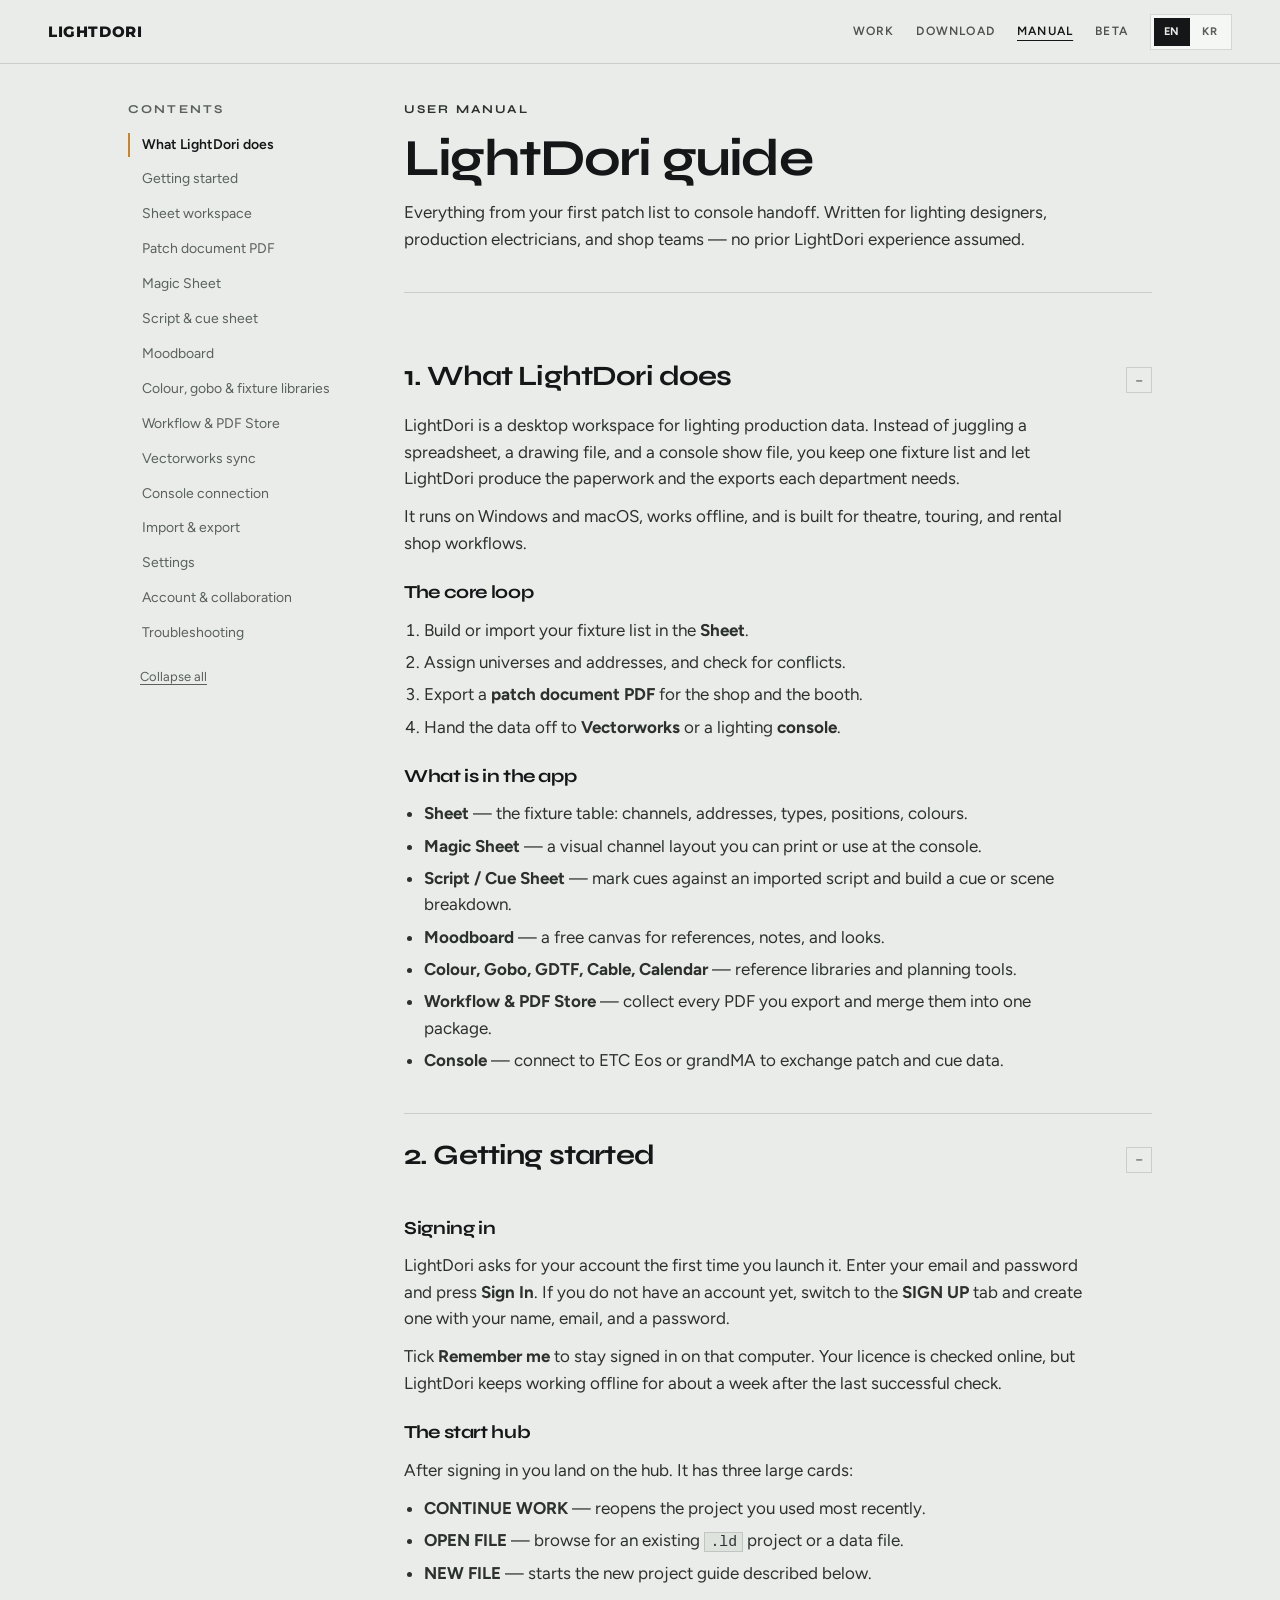
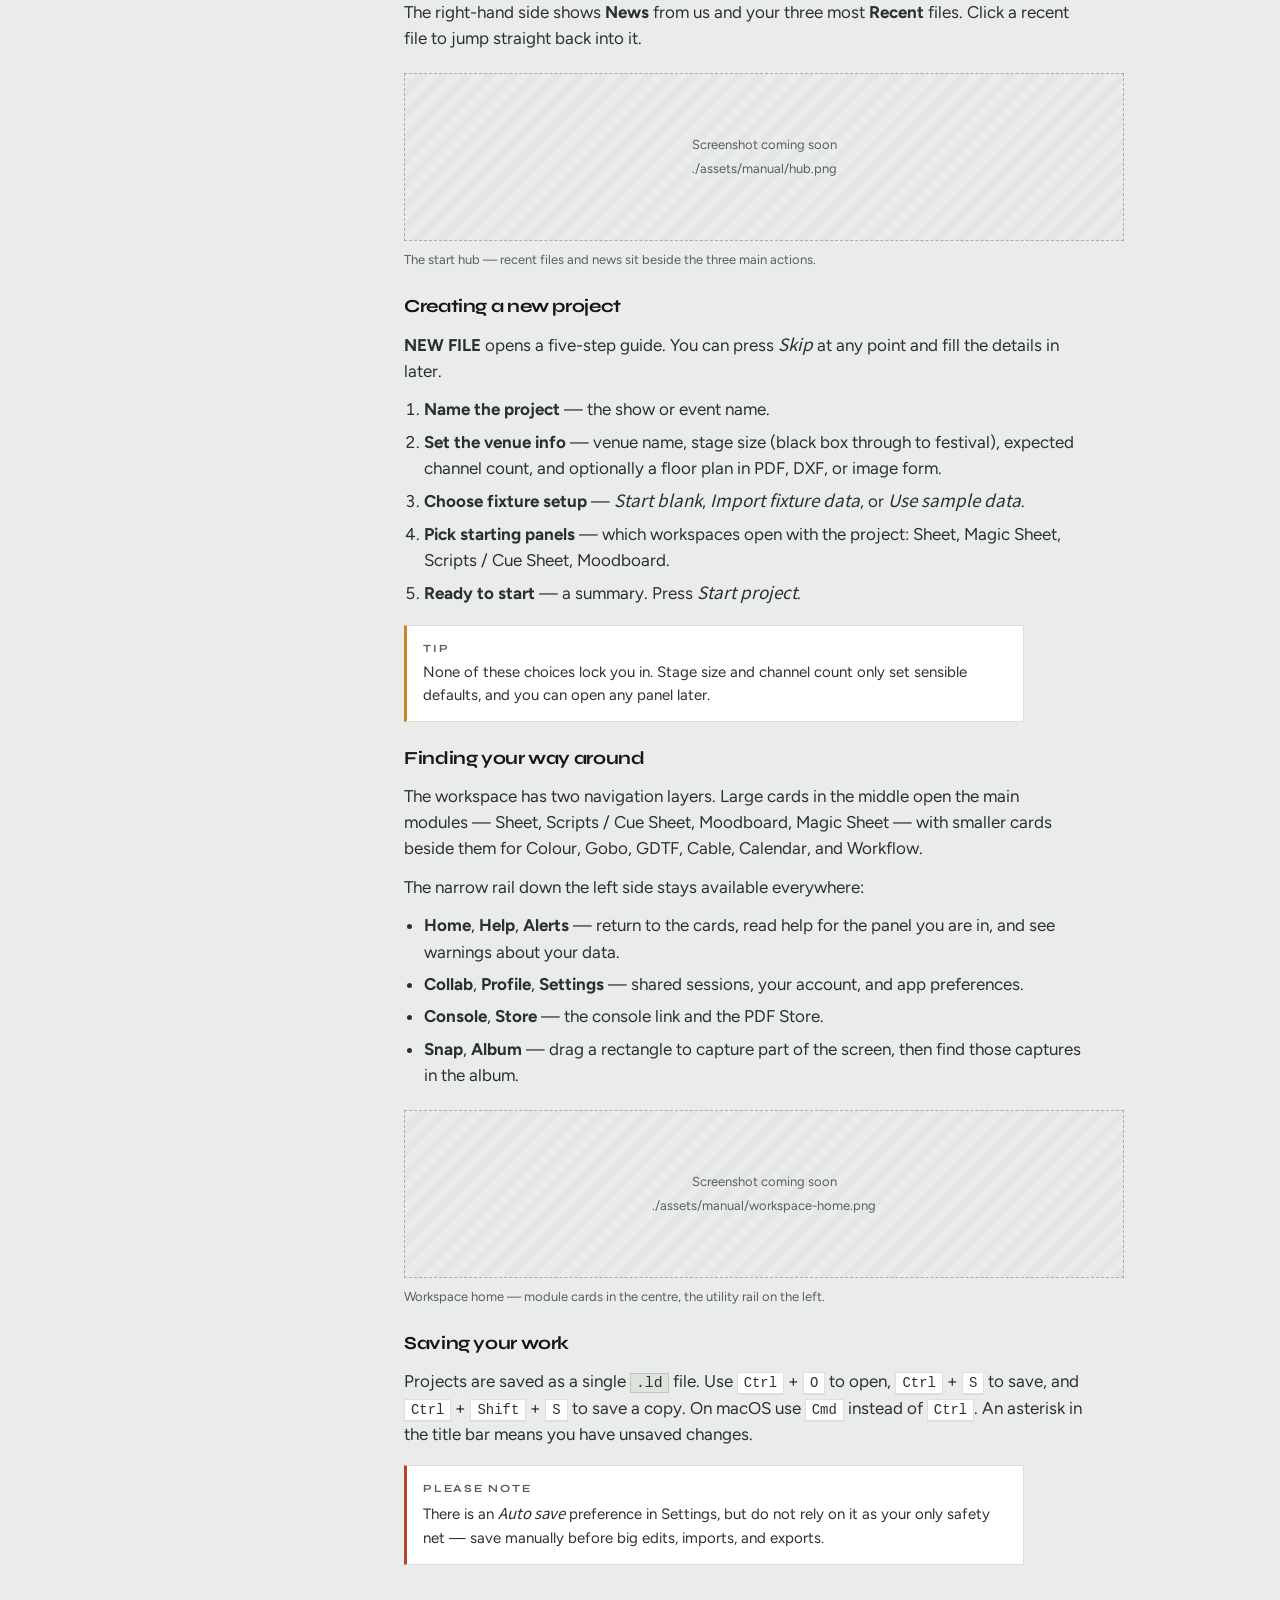
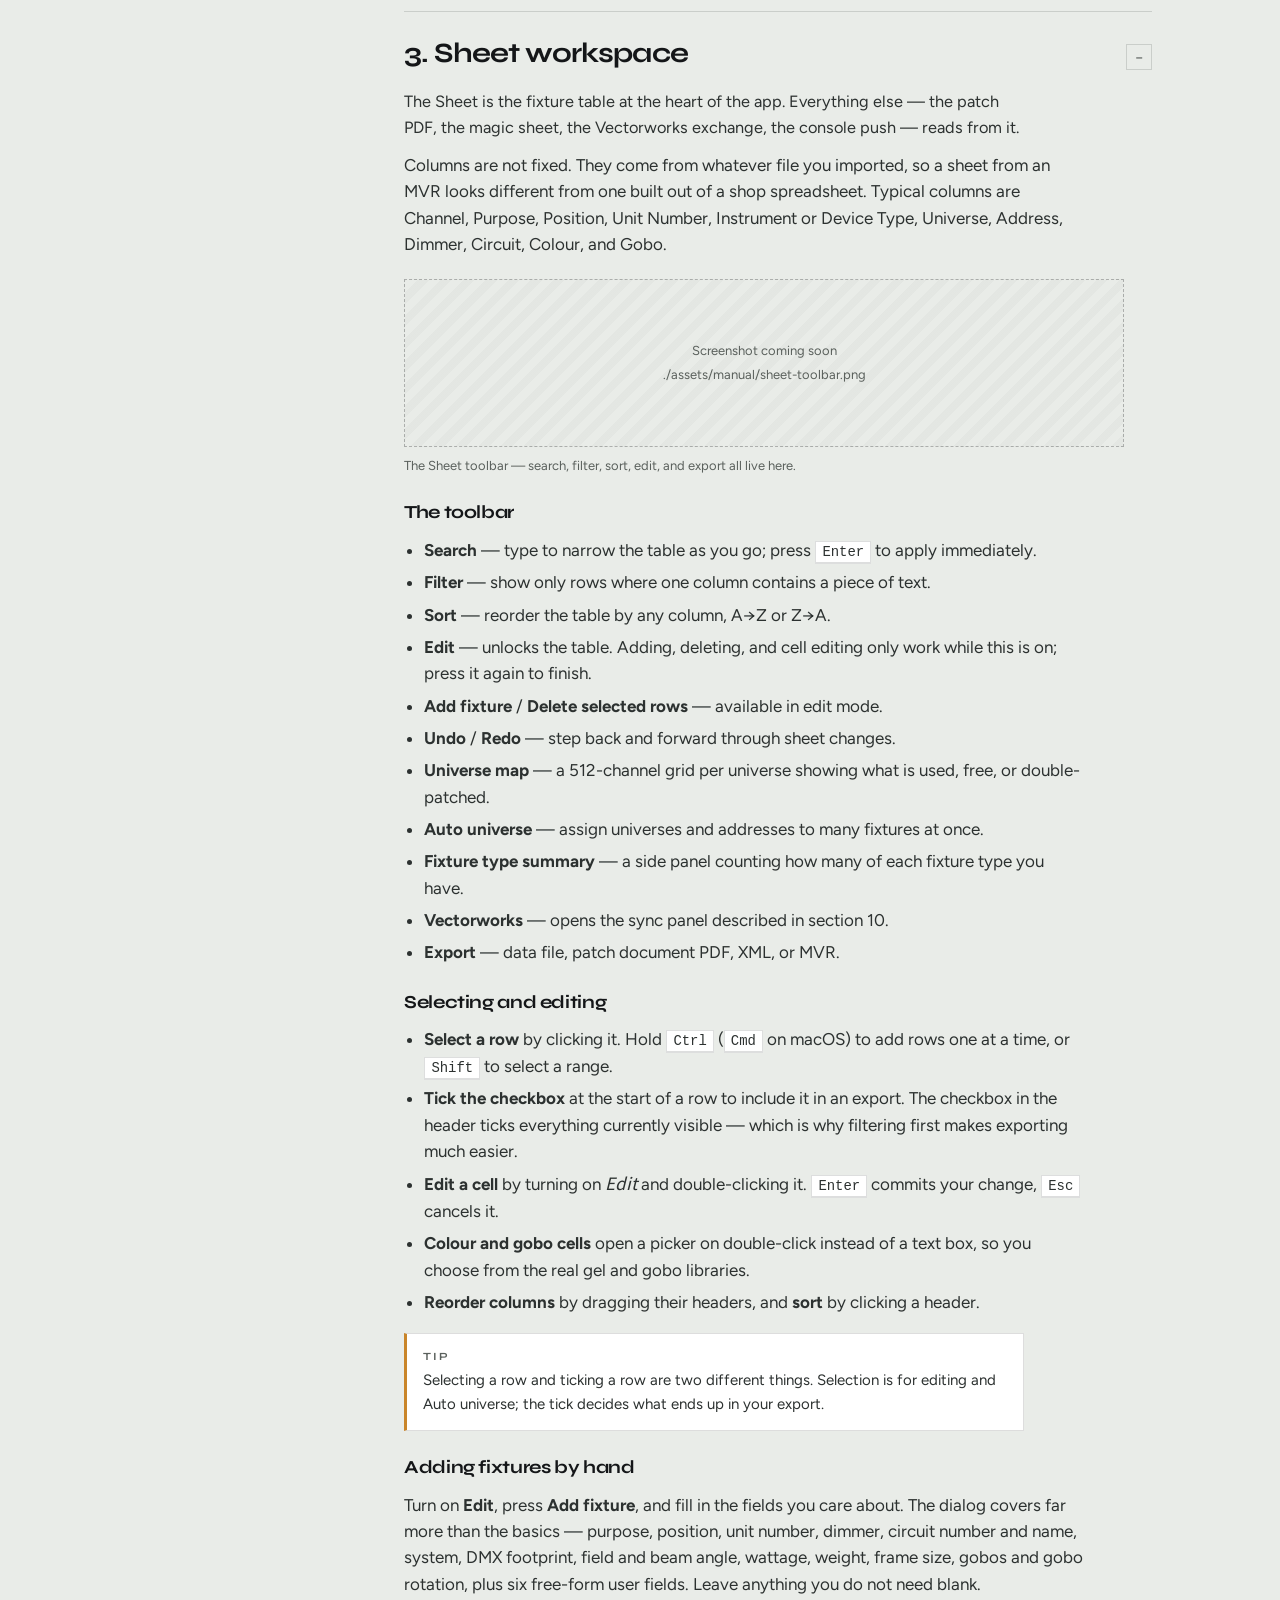
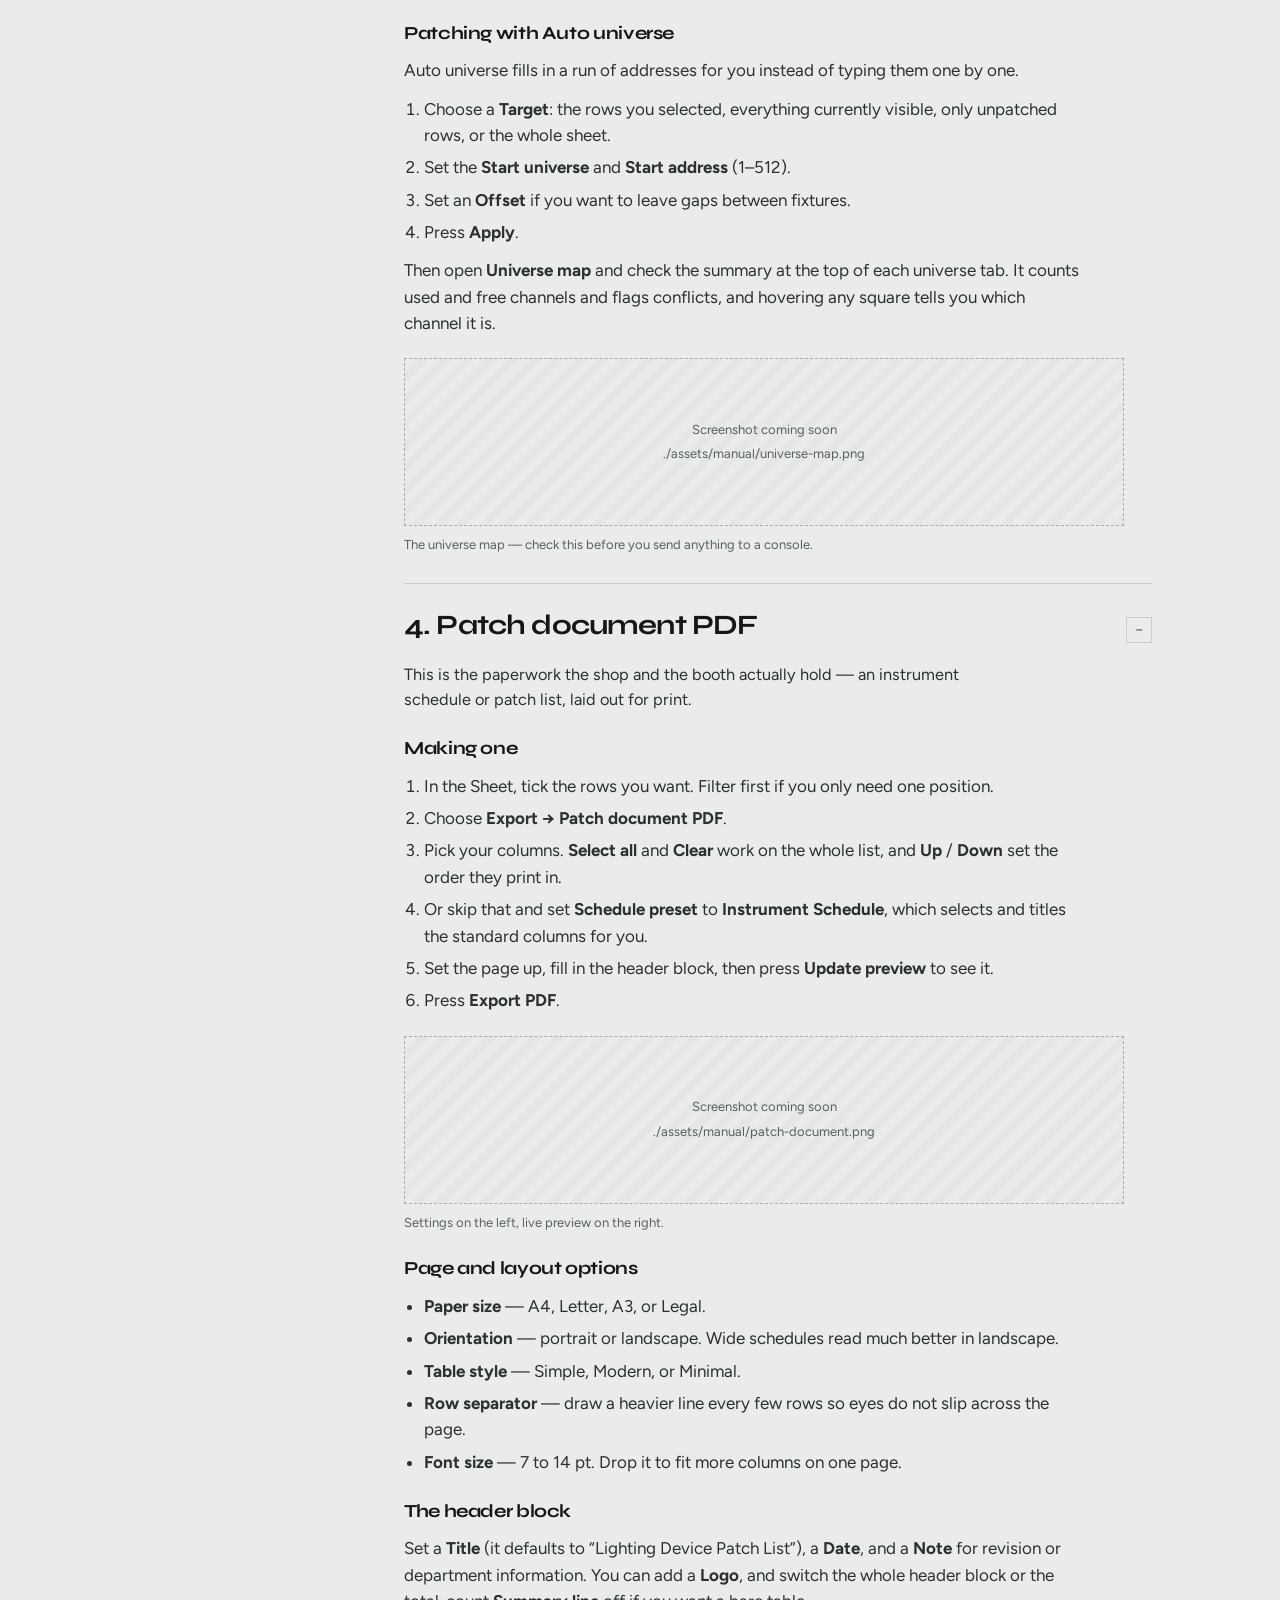
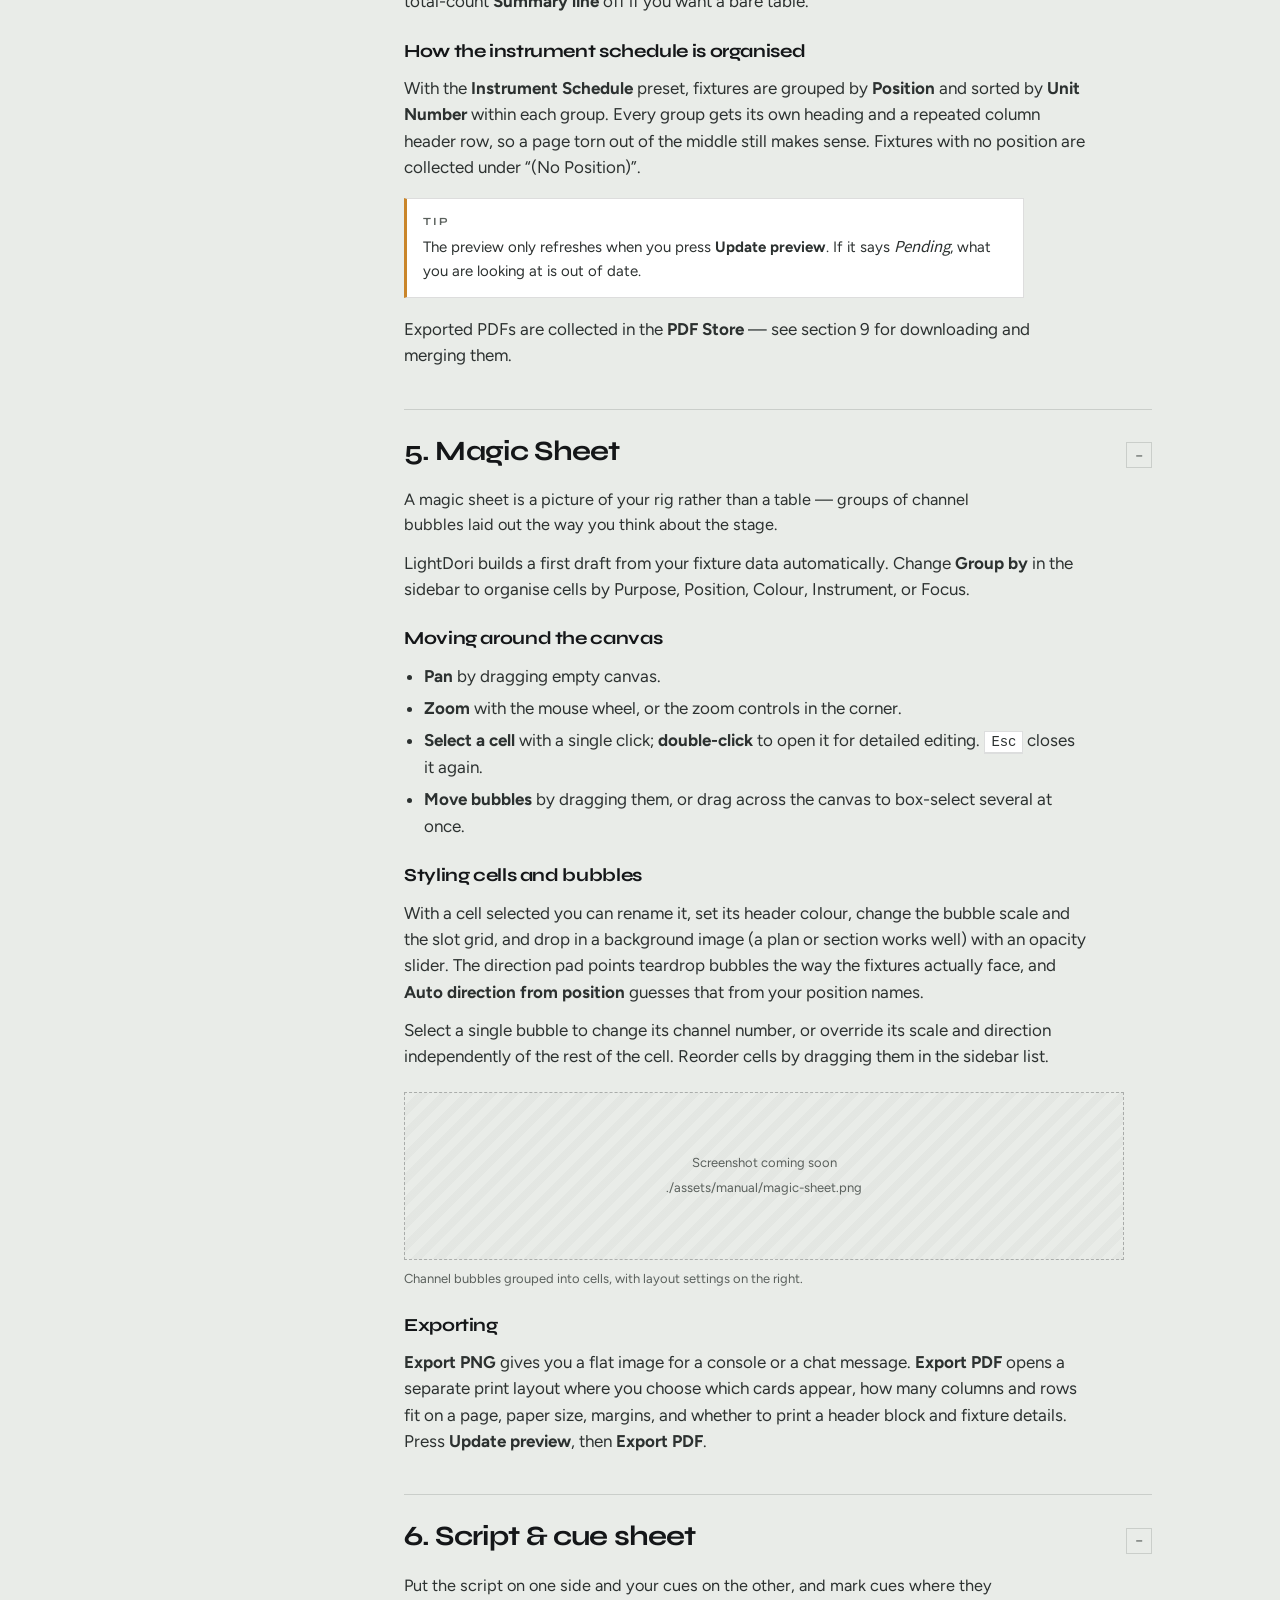
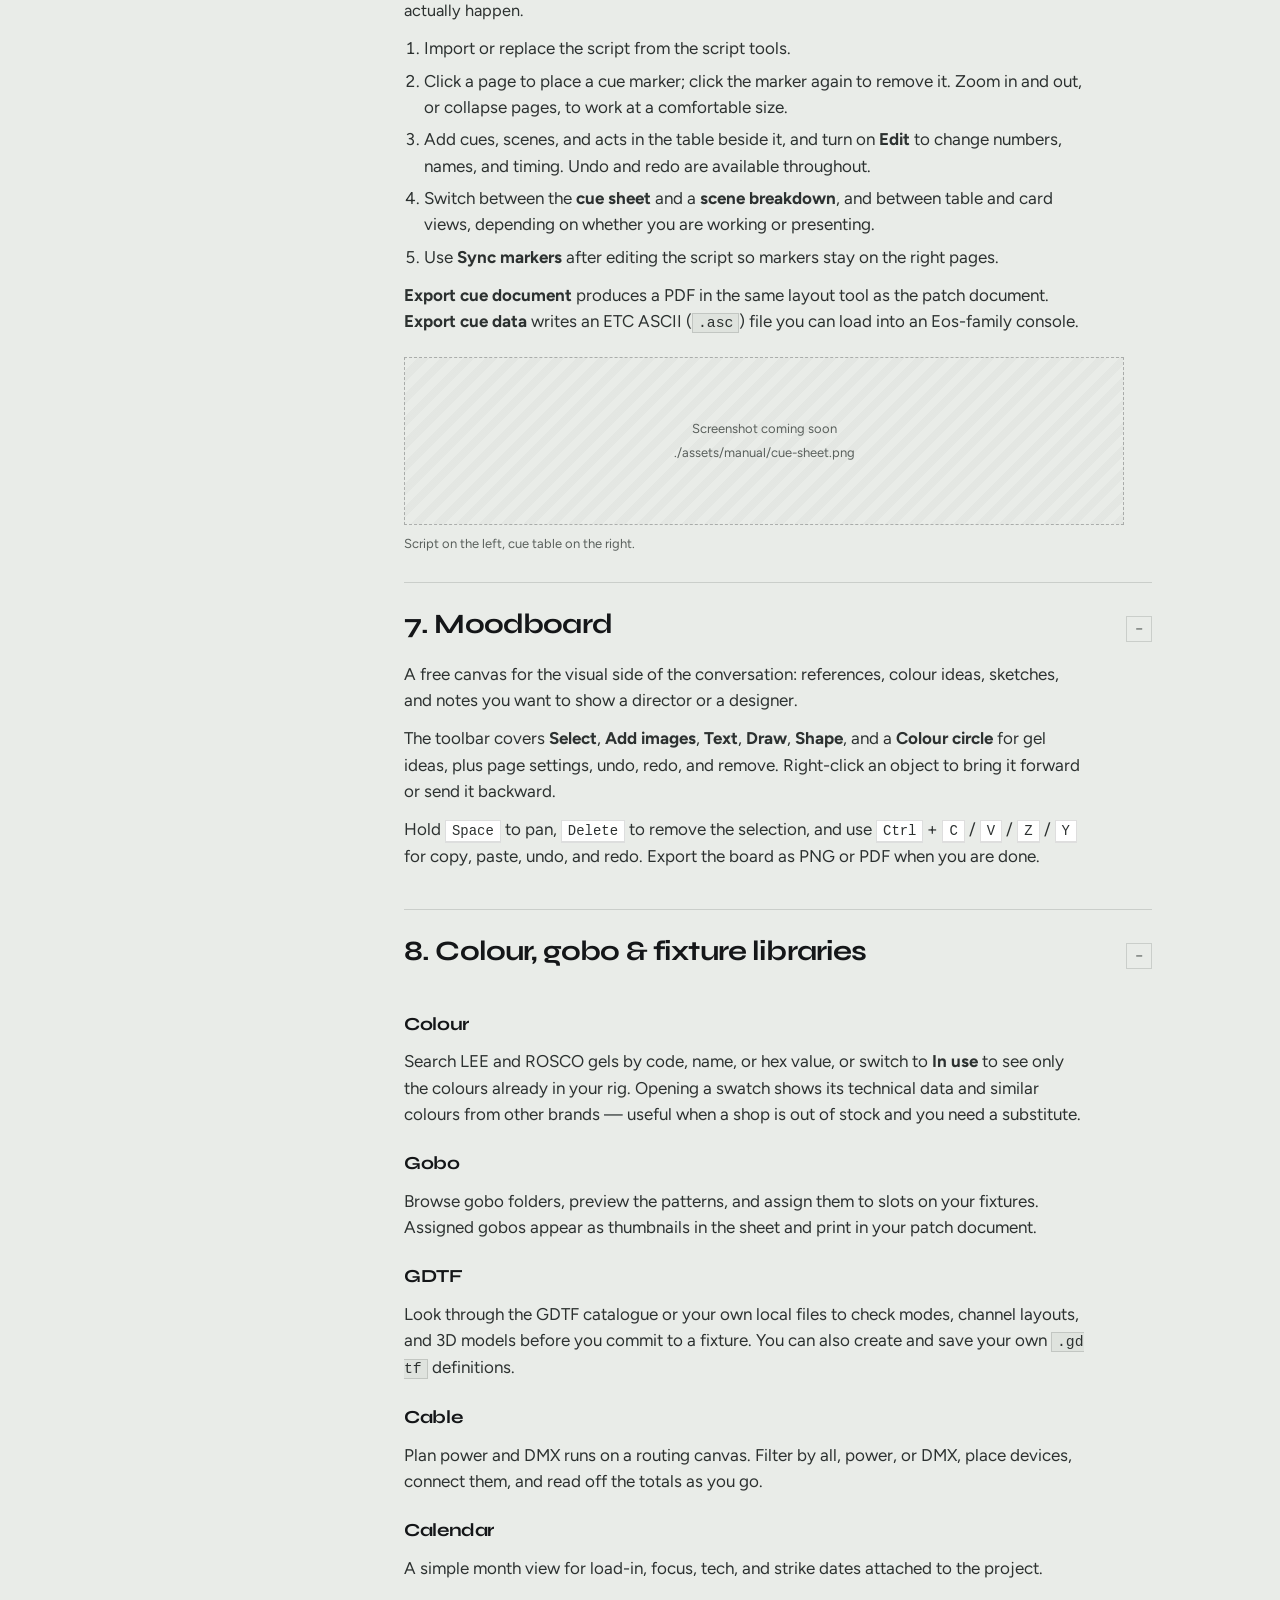
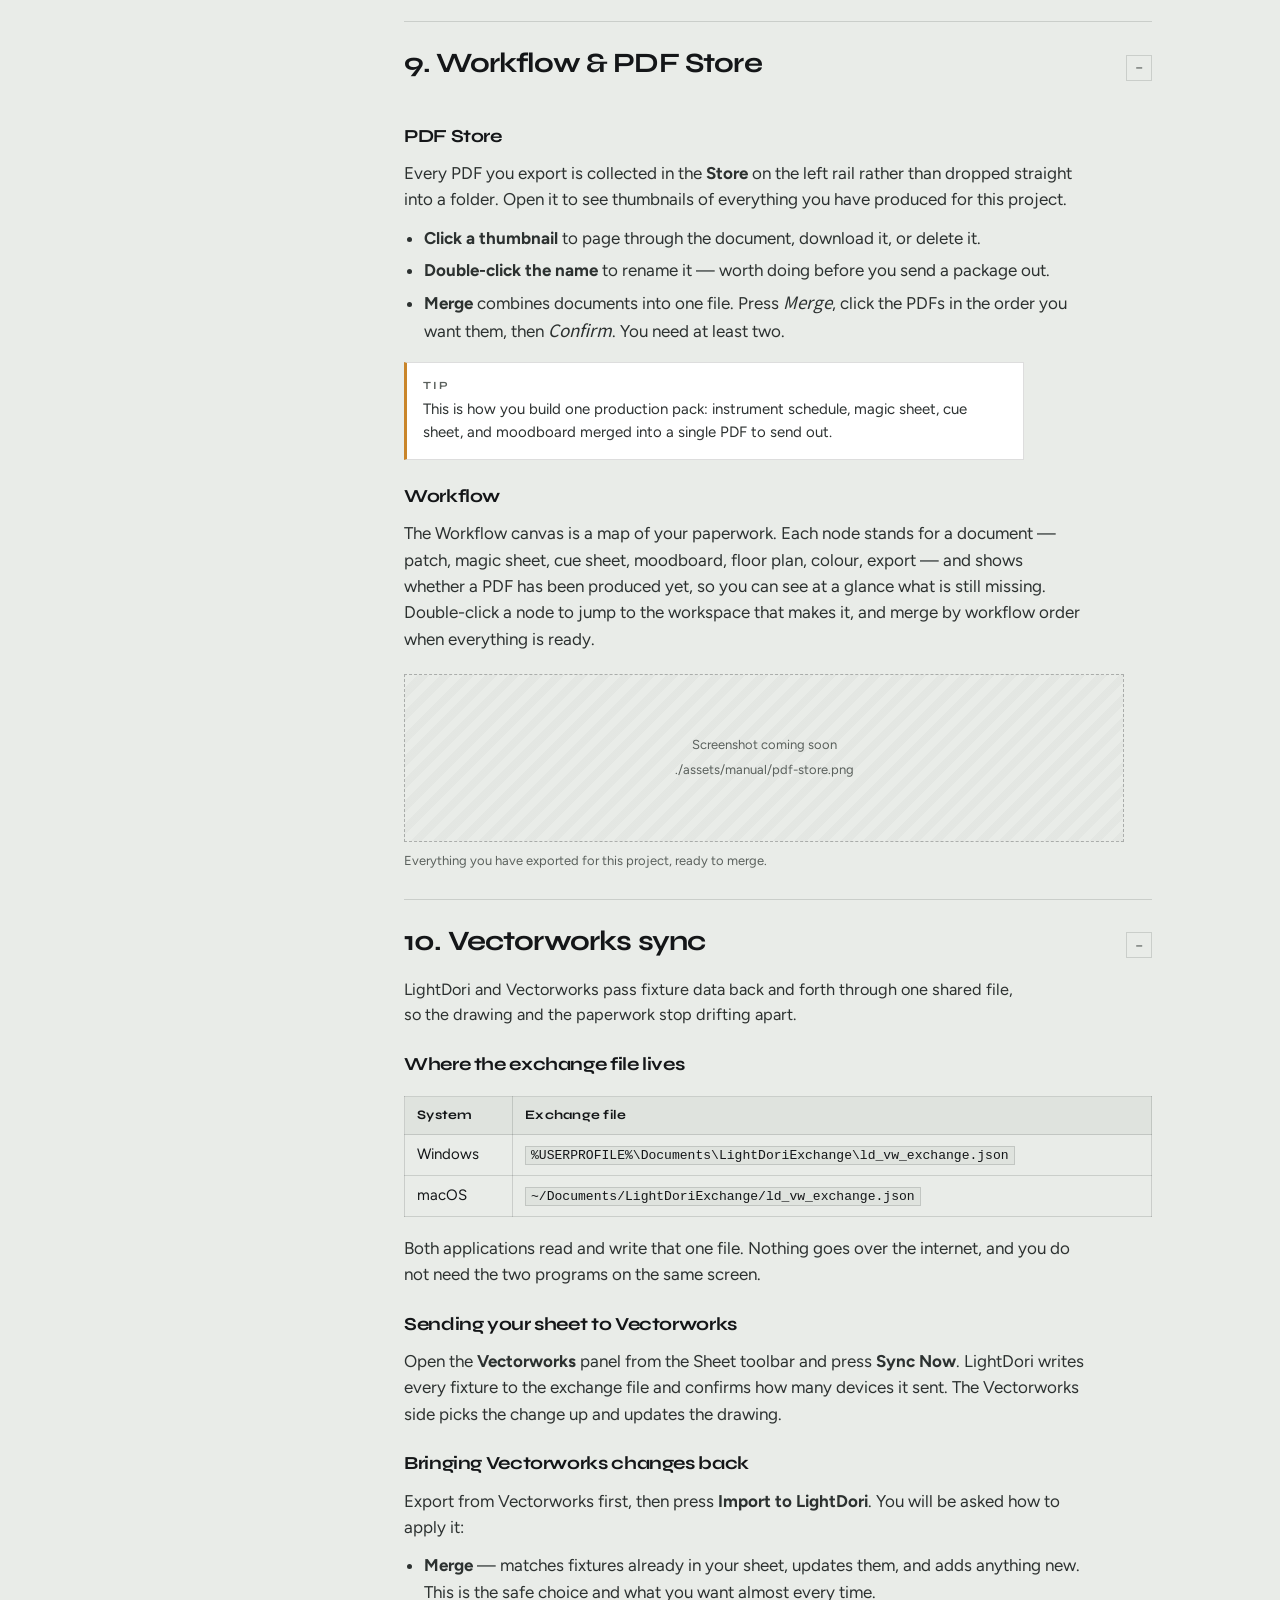
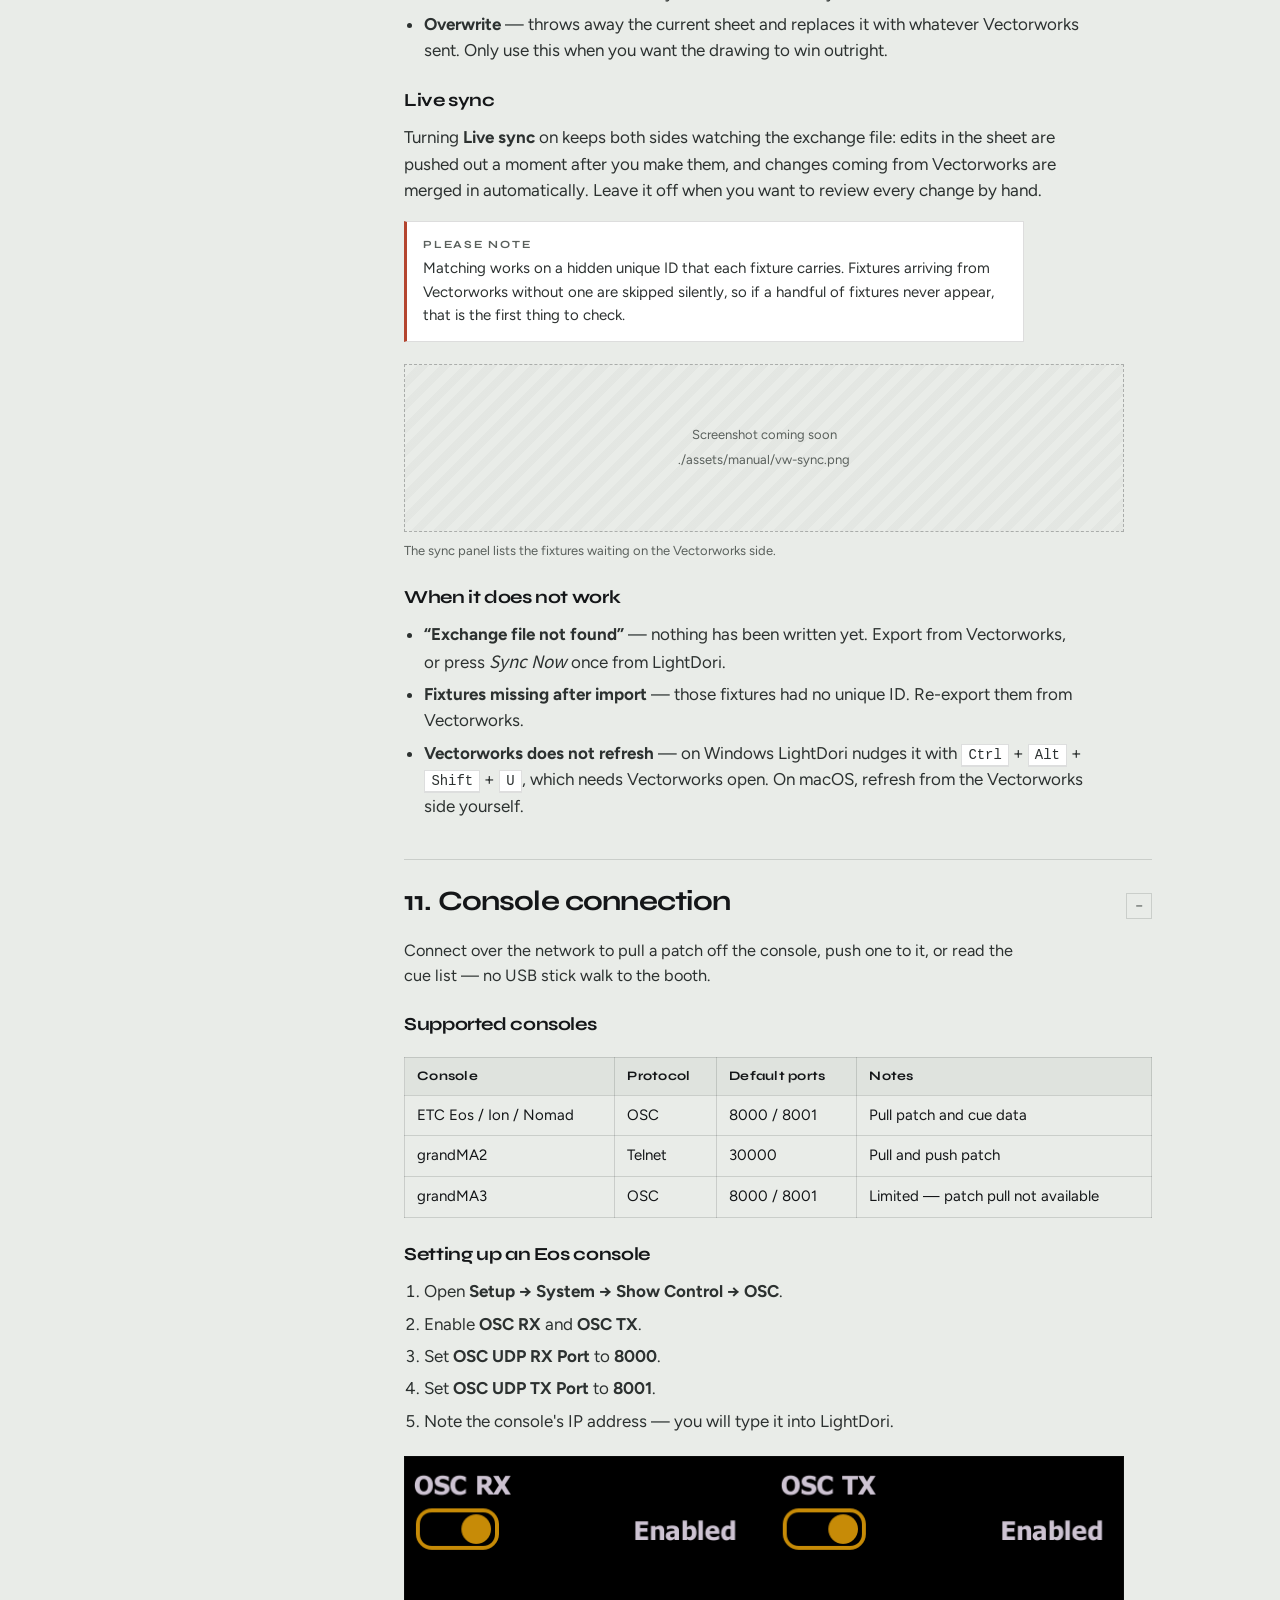
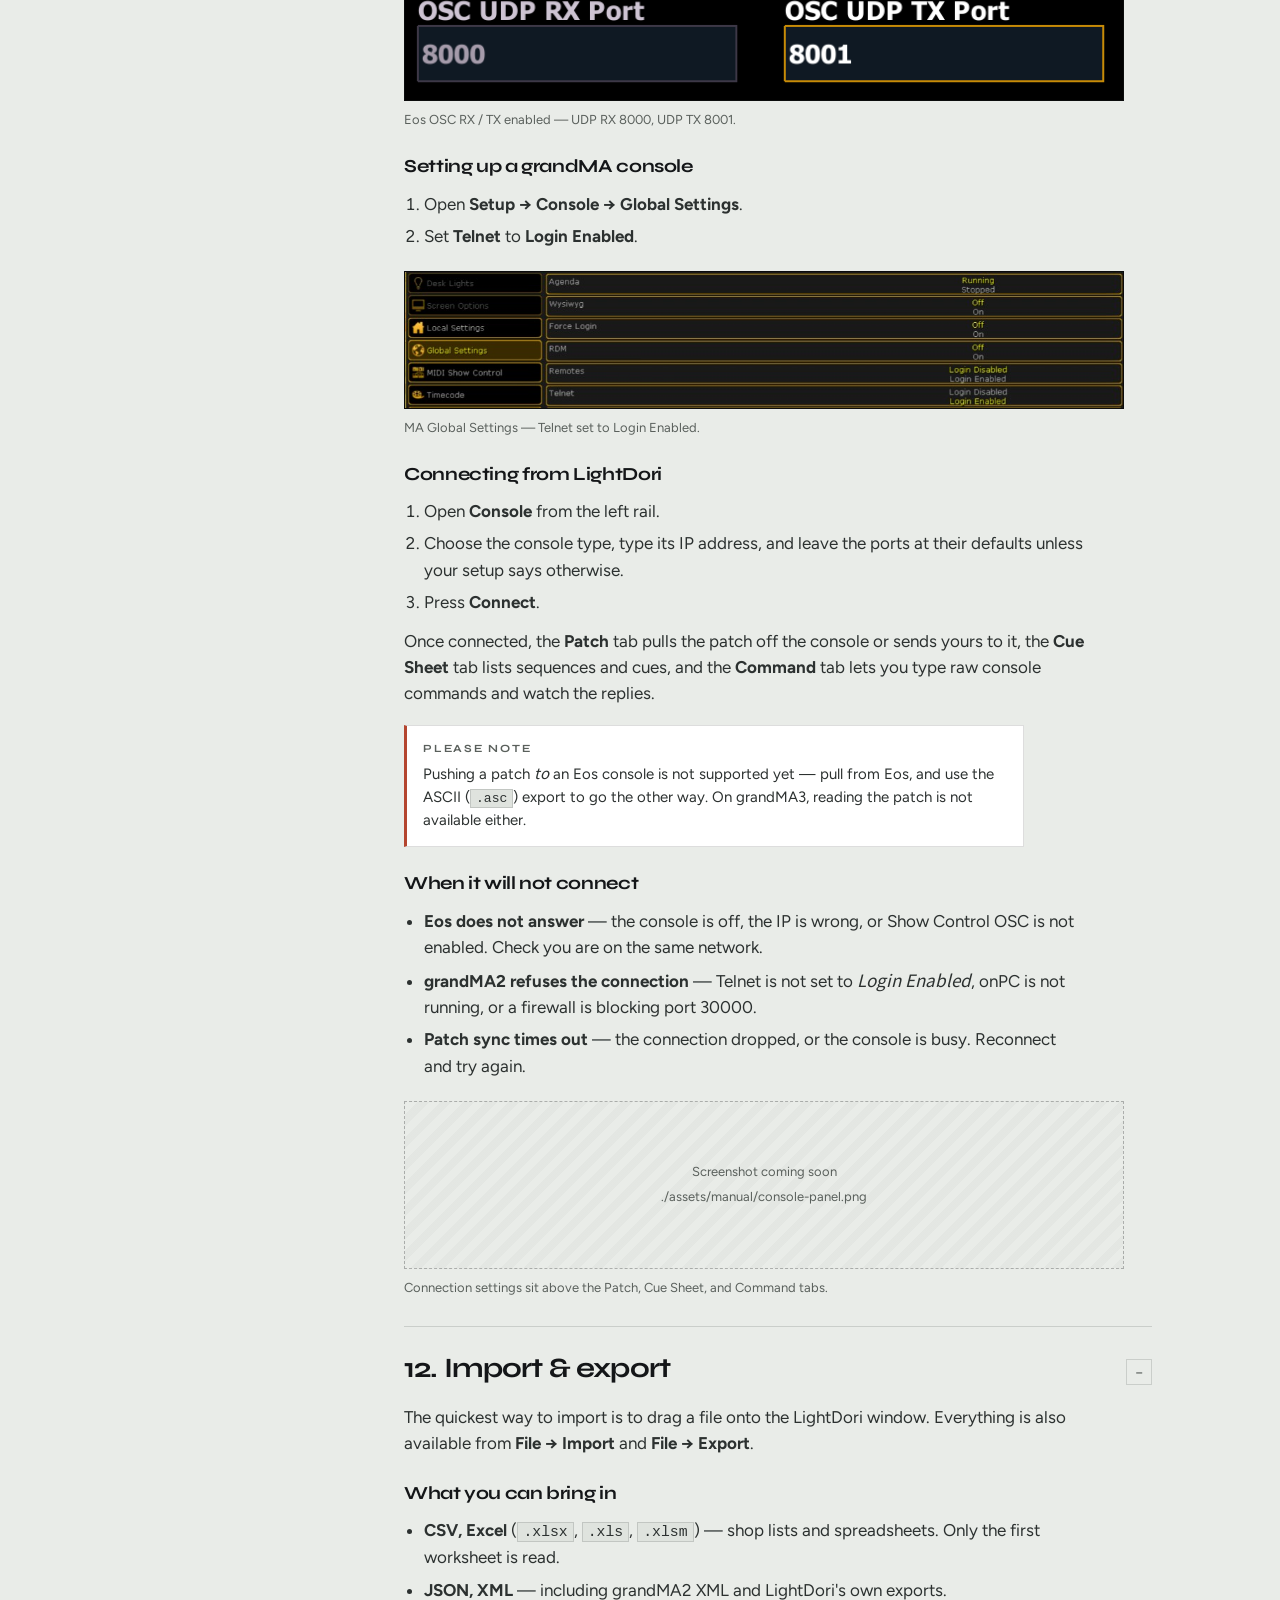
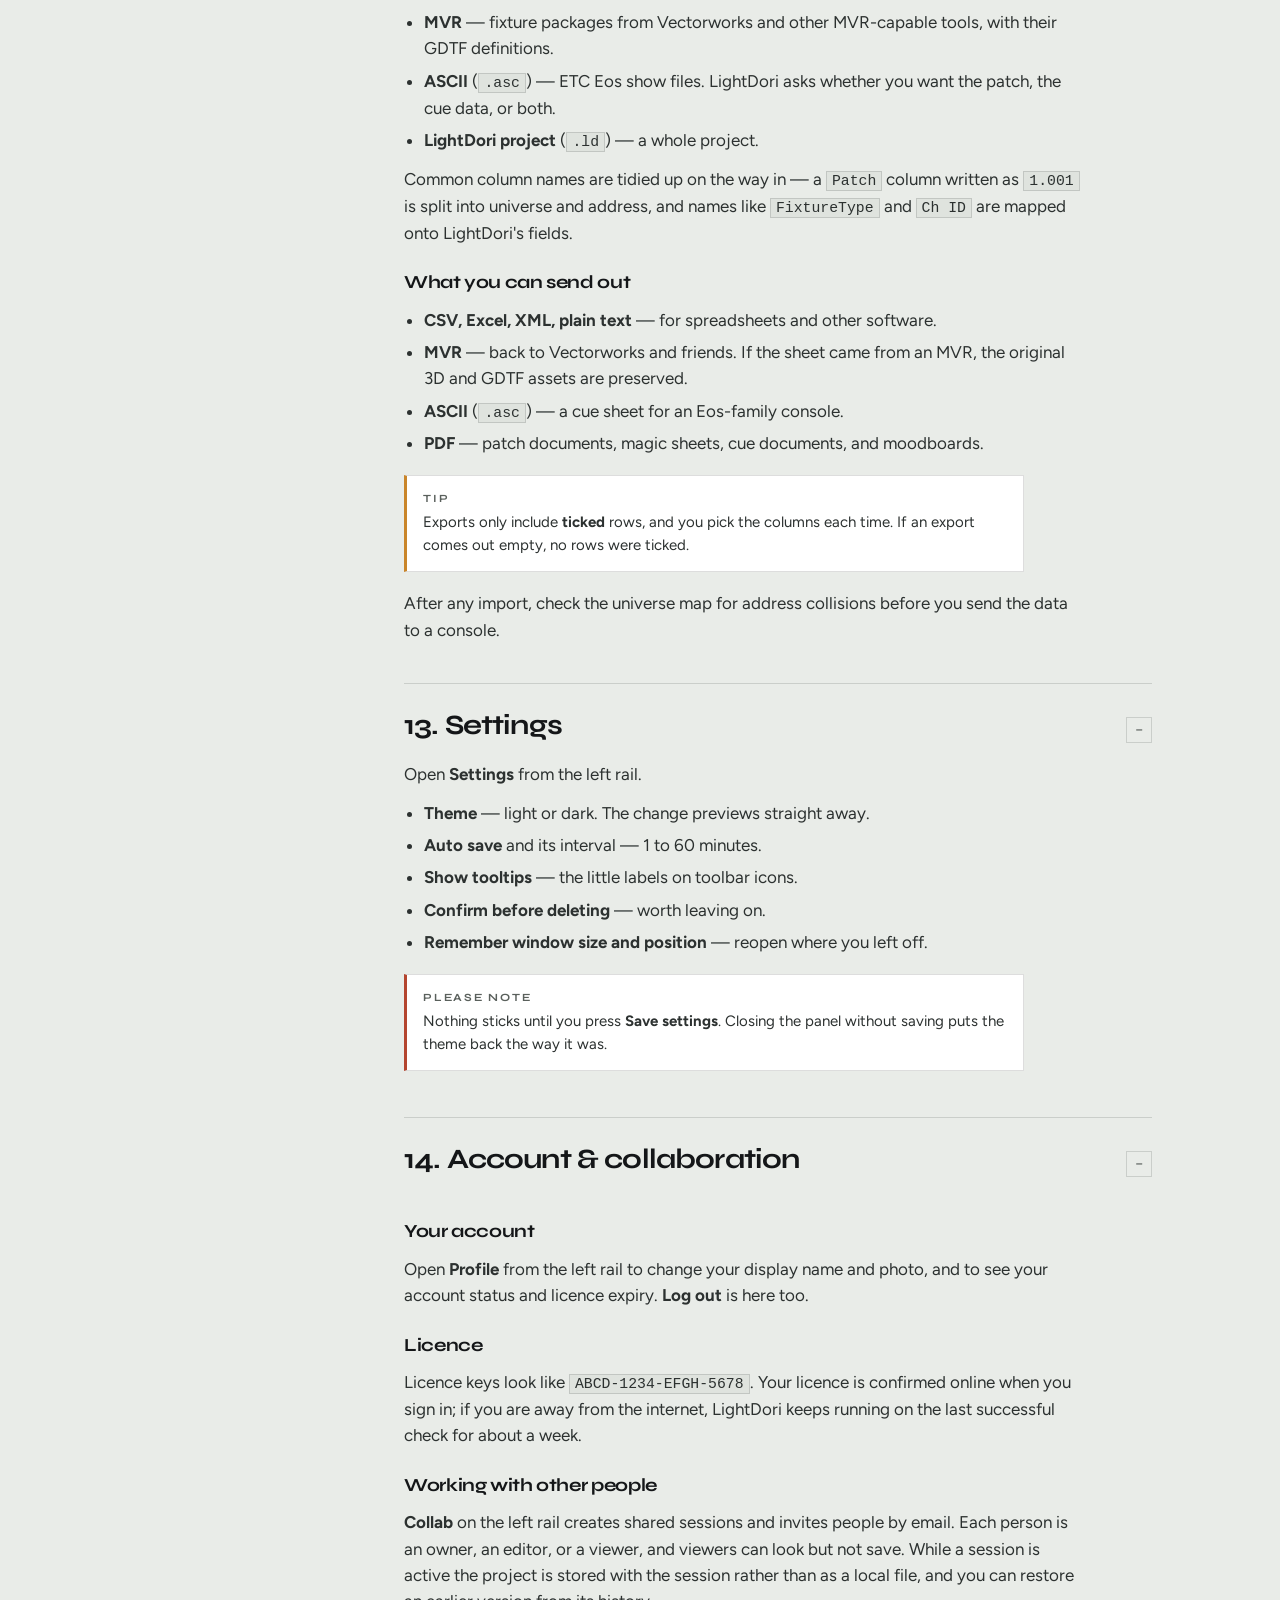
==== commit 7b20ba3b: "이메일 업데이트 및 메뉴얼 수정" ====
--- a/manual.html
+++ b/manual.html
@@ -7,7 +7,7 @@
     <meta
       name="description"
       data-i18n-content="manual.meta.desc"
-      content="LightDori user manual: quick start, the Sheet workspace, patch document PDFs, Magic Sheet, cue sheets, Vectorworks sync, console connections, and troubleshooting."
+      content="LightDori user manual: the Sheet workspace, patch document PDFs, Magic Sheet, cue sheets, Vectorworks sync, console connections, and troubleshooting."
     />
     <link rel="preconnect" href="https://fonts.googleapis.com" />
     <link rel="preconnect" href="https://fonts.gstatic.com" crossorigin />
@@ -38,7 +38,6 @@
       <aside class="manual__toc" data-i18n-aria="manual.toc.aria" aria-label="Manual contents">
         <p class="eyebrow" data-i18n="manual.toc.eyebrow">Contents</p>
         <ol>
-          <li><a href="#quickstart" data-i18n="manual.toc.quickstart">Quick start</a></li>
           <li><a href="#overview" data-i18n="manual.toc.overview">What LightDori does</a></li>
           <li><a href="#start" data-i18n="manual.toc.start">Getting started</a></li>
           <li><a href="#sheet" data-i18n="manual.toc.sheet">Sheet workspace</a></li>
@@ -73,59 +72,10 @@
           </p>
         </header>
 
-        <!-- 1. Quick start -->
-        <details class="manual__section" id="quickstart" open>
-          <summary class="manual__summary">
-            <h2 data-i18n="manual.quickstart.title">1. Quick start</h2>
-          </summary>
-          <div class="manual__section-body">
-            <p class="manual__lead" data-i18n="manual.quickstart.lead">
-              If you only have five minutes, do these six things. Every step is explained in
-              detail further down the page.
-            </p>
-            <ol class="manual__quick">
-              <li data-i18n-html="manual.quickstart.s1">
-                <strong>Sign in.</strong> Launch LightDori and enter your account email and
-                password. Tick <em>Remember me</em> so you skip this next time.
-              </li>
-              <li data-i18n-html="manual.quickstart.s2">
-                <strong>Create a project.</strong> On the start hub press <em>NEW FILE</em> and
-                follow the five-step guide. Pick <em>Use sample data</em> if you just want to look
-                around.
-              </li>
-              <li data-i18n-html="manual.quickstart.s3">
-                <strong>Open the Sheet.</strong> From the home cards choose <em>Sheet</em>. This
-                table is where every fixture lives.
-              </li>
-              <li data-i18n-html="manual.quickstart.s4">
-                <strong>Get your fixtures in.</strong> Drag a CSV, Excel, or MVR file onto the
-                window, or press <em>Edit</em> then <em>Add fixture</em> to type them by hand.
-              </li>
-              <li data-i18n-html="manual.quickstart.s5">
-                <strong>Patch them.</strong> Use <em>Auto universe</em> to assign a block of
-                addresses at once, then open <em>Universe map</em> to check nothing collides.
-              </li>
-              <li data-i18n-html="manual.quickstart.s6">
-                <strong>Print the paperwork.</strong> Tick the rows you want, choose
-                <em>Export → Patch document PDF</em>, select the <em>Instrument Schedule</em>
-                preset, and press <em>Export PDF</em>.
-              </li>
-            </ol>
-            <div class="manual__note">
-              <span class="manual__note-label" data-i18n="manual.ui.tip">Tip</span>
-              <p data-i18n-html="manual.quickstart.tip">
-                Save early and often with <kbd>Ctrl</kbd> + <kbd>S</kbd> (<kbd>Cmd</kbd> +
-                <kbd>S</kbd> on macOS). Projects are saved as a single <code>.ld</code> file you
-                can email or drop on a USB stick.
-              </p>
-            </div>
-          </div>
-        </details>
-
-        <!-- 2. Overview -->
+        <!-- 1. Overview -->
         <details class="manual__section" id="overview" open>
           <summary class="manual__summary">
-            <h2 data-i18n="manual.overview.title">2. What LightDori does</h2>
+            <h2 data-i18n="manual.overview.title">1. What LightDori does</h2>
           </summary>
           <div class="manual__section-body">
             <p data-i18n="manual.overview.p1">
@@ -188,10 +138,10 @@
           </div>
         </details>
 
-        <!-- 3. Getting started -->
+        <!-- 2. Getting started -->
         <details class="manual__section" id="start" open>
           <summary class="manual__summary">
-            <h2 data-i18n="manual.start.title">3. Getting started</h2>
+            <h2 data-i18n="manual.start.title">2. Getting started</h2>
           </summary>
           <div class="manual__section-body">
             <h3 data-i18n="manual.start.h1">Signing in</h3>
@@ -330,10 +280,10 @@
           </div>
         </details>
 
-        <!-- 4. Sheet -->
+        <!-- 3. Sheet -->
         <details class="manual__section" id="sheet" open>
           <summary class="manual__summary">
-            <h2 data-i18n="manual.sheet.title">4. Sheet workspace</h2>
+            <h2 data-i18n="manual.sheet.title">3. Sheet workspace</h2>
           </summary>
           <div class="manual__section-body">
             <p class="manual__lead" data-i18n="manual.sheet.lead">
@@ -395,7 +345,7 @@
                 fixture type you have.
               </li>
               <li data-i18n-html="manual.sheet.t10">
-                <strong>Vectorworks</strong> — opens the sync panel described in section 11.
+                <strong>Vectorworks</strong> — opens the sync panel described in section 10.
               </li>
               <li data-i18n-html="manual.sheet.t11">
                 <strong>Export</strong> — data file, patch document PDF, XML, or MVR.
@@ -480,10 +430,10 @@
           </div>
         </details>
 
-        <!-- 5. Patch document -->
+        <!-- 4. Patch document -->
         <details class="manual__section" id="patch" open>
           <summary class="manual__summary">
-            <h2 data-i18n="manual.patch.title">5. Patch document PDF</h2>
+            <h2 data-i18n="manual.patch.title">4. Patch document PDF</h2>
           </summary>
           <div class="manual__section-body">
             <p class="manual__lead" data-i18n="manual.patch.lead">
@@ -573,16 +523,16 @@
               </p>
             </div>
             <p data-i18n-html="manual.patch.p3">
-              Exported PDFs are collected in the <strong>PDF Store</strong> — see section 10 for
+              Exported PDFs are collected in the <strong>PDF Store</strong> — see section 9 for
               downloading and merging them.
             </p>
           </div>
         </details>
 
-        <!-- 6. Magic Sheet -->
+        <!-- 5. Magic Sheet -->
         <details class="manual__section" id="magic" open>
           <summary class="manual__summary">
-            <h2 data-i18n="manual.magic.title">6. Magic Sheet</h2>
+            <h2 data-i18n="manual.magic.title">5. Magic Sheet</h2>
           </summary>
           <div class="manual__section-body">
             <p class="manual__lead" data-i18n="manual.magic.lead">
@@ -649,10 +599,10 @@
           </div>
         </details>
 
-        <!-- 7. Script & cue sheet -->
+        <!-- 6. Script & cue sheet -->
         <details class="manual__section" id="cue" open>
           <summary class="manual__summary">
-            <h2 data-i18n="manual.cue.title">7. Script &amp; cue sheet</h2>
+            <h2 data-i18n="manual.cue.title">6. Script &amp; cue sheet</h2>
           </summary>
           <div class="manual__section-body">
             <p class="manual__lead" data-i18n="manual.cue.lead">
@@ -701,10 +651,10 @@
           </div>
         </details>
 
-        <!-- 8. Moodboard -->
+        <!-- 7. Moodboard -->
         <details class="manual__section" id="mood" open>
           <summary class="manual__summary">
-            <h2 data-i18n="manual.mood.title">8. Moodboard</h2>
+            <h2 data-i18n="manual.mood.title">7. Moodboard</h2>
           </summary>
           <div class="manual__section-body">
             <p data-i18n="manual.mood.p1">
@@ -725,10 +675,10 @@
           </div>
         </details>
 
-        <!-- 9. Libraries -->
+        <!-- 8. Libraries -->
         <details class="manual__section" id="library" open>
           <summary class="manual__summary">
-            <h2 data-i18n="manual.library.title">9. Colour, gobo &amp; fixture libraries</h2>
+            <h2 data-i18n="manual.library.title">8. Colour, gobo &amp; fixture libraries</h2>
           </summary>
           <div class="manual__section-body">
             <h3 data-i18n="manual.library.h1">Colour</h3>
@@ -766,10 +716,10 @@
           </div>
         </details>
 
-        <!-- 10. Workflow & PDF Store -->
+        <!-- 9. Workflow & PDF Store -->
         <details class="manual__section" id="workflow" open>
           <summary class="manual__summary">
-            <h2 data-i18n="manual.workflow.title">10. Workflow &amp; PDF Store</h2>
+            <h2 data-i18n="manual.workflow.title">9. Workflow &amp; PDF Store</h2>
           </summary>
           <div class="manual__section-body">
             <h3 data-i18n="manual.workflow.h1">PDF Store</h3>
@@ -823,10 +773,10 @@
           </div>
         </details>
 
-        <!-- 11. Vectorworks -->
+        <!-- 10. Vectorworks -->
         <details class="manual__section" id="vw" open>
           <summary class="manual__summary">
-            <h2 data-i18n="manual.vw.title">11. Vectorworks sync</h2>
+            <h2 data-i18n="manual.vw.title">10. Vectorworks sync</h2>
           </summary>
           <div class="manual__section-body">
             <p class="manual__lead" data-i18n="manual.vw.lead">
@@ -931,10 +881,10 @@
           </div>
         </details>
 
-        <!-- 12. Console -->
+        <!-- 11. Console -->
         <details class="manual__section" id="console" open>
           <summary class="manual__summary">
-            <h2 data-i18n="manual.console.title">12. Console connection</h2>
+            <h2 data-i18n="manual.console.title">11. Console connection</h2>
           </summary>
           <div class="manual__section-body">
             <p class="manual__lead" data-i18n="manual.console.lead">
@@ -1081,10 +1031,10 @@
           </div>
         </details>
 
-        <!-- 13. Import & export -->
+        <!-- 12. Import & export -->
         <details class="manual__section" id="export" open>
           <summary class="manual__summary">
-            <h2 data-i18n="manual.export.title">13. Import &amp; export</h2>
+            <h2 data-i18n="manual.export.title">12. Import &amp; export</h2>
           </summary>
           <div class="manual__section-body">
             <p data-i18n-html="manual.export.p1">
@@ -1150,10 +1100,10 @@
           </div>
         </details>
 
-        <!-- 14. Settings -->
+        <!-- 13. Settings -->
         <details class="manual__section" id="settings" open>
           <summary class="manual__summary">
-            <h2 data-i18n="manual.settings.title">14. Settings</h2>
+            <h2 data-i18n="manual.settings.title">13. Settings</h2>
           </summary>
           <div class="manual__section-body">
             <p data-i18n-html="manual.settings.p1">
@@ -1186,10 +1136,10 @@
           </div>
         </details>
 
-        <!-- 15. Account -->
+        <!-- 14. Account -->
         <details class="manual__section" id="account" open>
           <summary class="manual__summary">
-            <h2 data-i18n="manual.account.title">15. Account &amp; collaboration</h2>
+            <h2 data-i18n="manual.account.title">14. Account &amp; collaboration</h2>
           </summary>
           <div class="manual__section-body">
             <h3 data-i18n="manual.account.h1">Your account</h3>
@@ -1216,10 +1166,10 @@
           </div>
         </details>
 
-        <!-- 16. Troubleshooting -->
+        <!-- 15. Troubleshooting -->
         <details class="manual__section" id="tips" open>
           <summary class="manual__summary">
-            <h2 data-i18n="manual.tips.title">16. Troubleshooting</h2>
+            <h2 data-i18n="manual.tips.title">15. Troubleshooting</h2>
           </summary>
           <div class="manual__section-body">
             <h3 data-i18n="manual.tips.h1">Fixtures and patching</h3>
@@ -1281,7 +1231,7 @@
             <div class="manual__note">
               <span class="manual__note-label" data-i18n="manual.ui.help">Still stuck?</span>
               <p data-i18n-html="manual.tips.contact">
-                Email <a href="mailto:hello@lightdori.app">hello@lightdori.app</a> with your
+                Email <a href="mailto:xkxh4789@gmail.com">xkxh4789@gmail.com</a> with your
                 operating system, what you were doing, and the exact wording of any message you
                 saw. Screenshots help a lot.
               </p>
--- a/styles.css
+++ b/styles.css
@@ -541,6 +541,13 @@
   text-align: left;
 }
 
+.download__btn.is-disabled {
+  border-style: dashed;
+  opacity: 0.45;
+  cursor: not-allowed;
+  pointer-events: none;
+}
+
 .download__brand {
   display: inline-flex;
   align-items: center;
@@ -963,48 +970,6 @@
 .manual__lead {
   max-width: 62ch;
   font-size: 1.02rem;
-}
-
-/* Manual — quick start */
-.manual__quick {
-  counter-reset: quickstep;
-  display: grid;
-  gap: 12px;
-  margin: 0;
-  padding: 0;
-  list-style: none;
-  max-width: none;
-}
-
-.manual__quick li {
-  counter-increment: quickstep;
-  position: relative;
-  padding: 16px 18px 16px 58px;
-  background: #fff;
-  border: 1px solid var(--line);
-}
-
-.manual__quick li + li {
-  margin-top: 0;
-}
-
-.manual__quick li::before {
-  content: counter(quickstep, decimal-leading-zero);
-  position: absolute;
-  top: 15px;
-  left: 18px;
-  font-family: var(--font-display);
-  font-size: 14px;
-  font-weight: 700;
-  letter-spacing: 0.04em;
-  color: var(--amber);
-}
-
-.manual__quick strong {
-  display: block;
-  margin-bottom: 4px;
-  font-family: var(--font-display);
-  letter-spacing: -0.01em;
 }
 
 /* Manual — callouts */
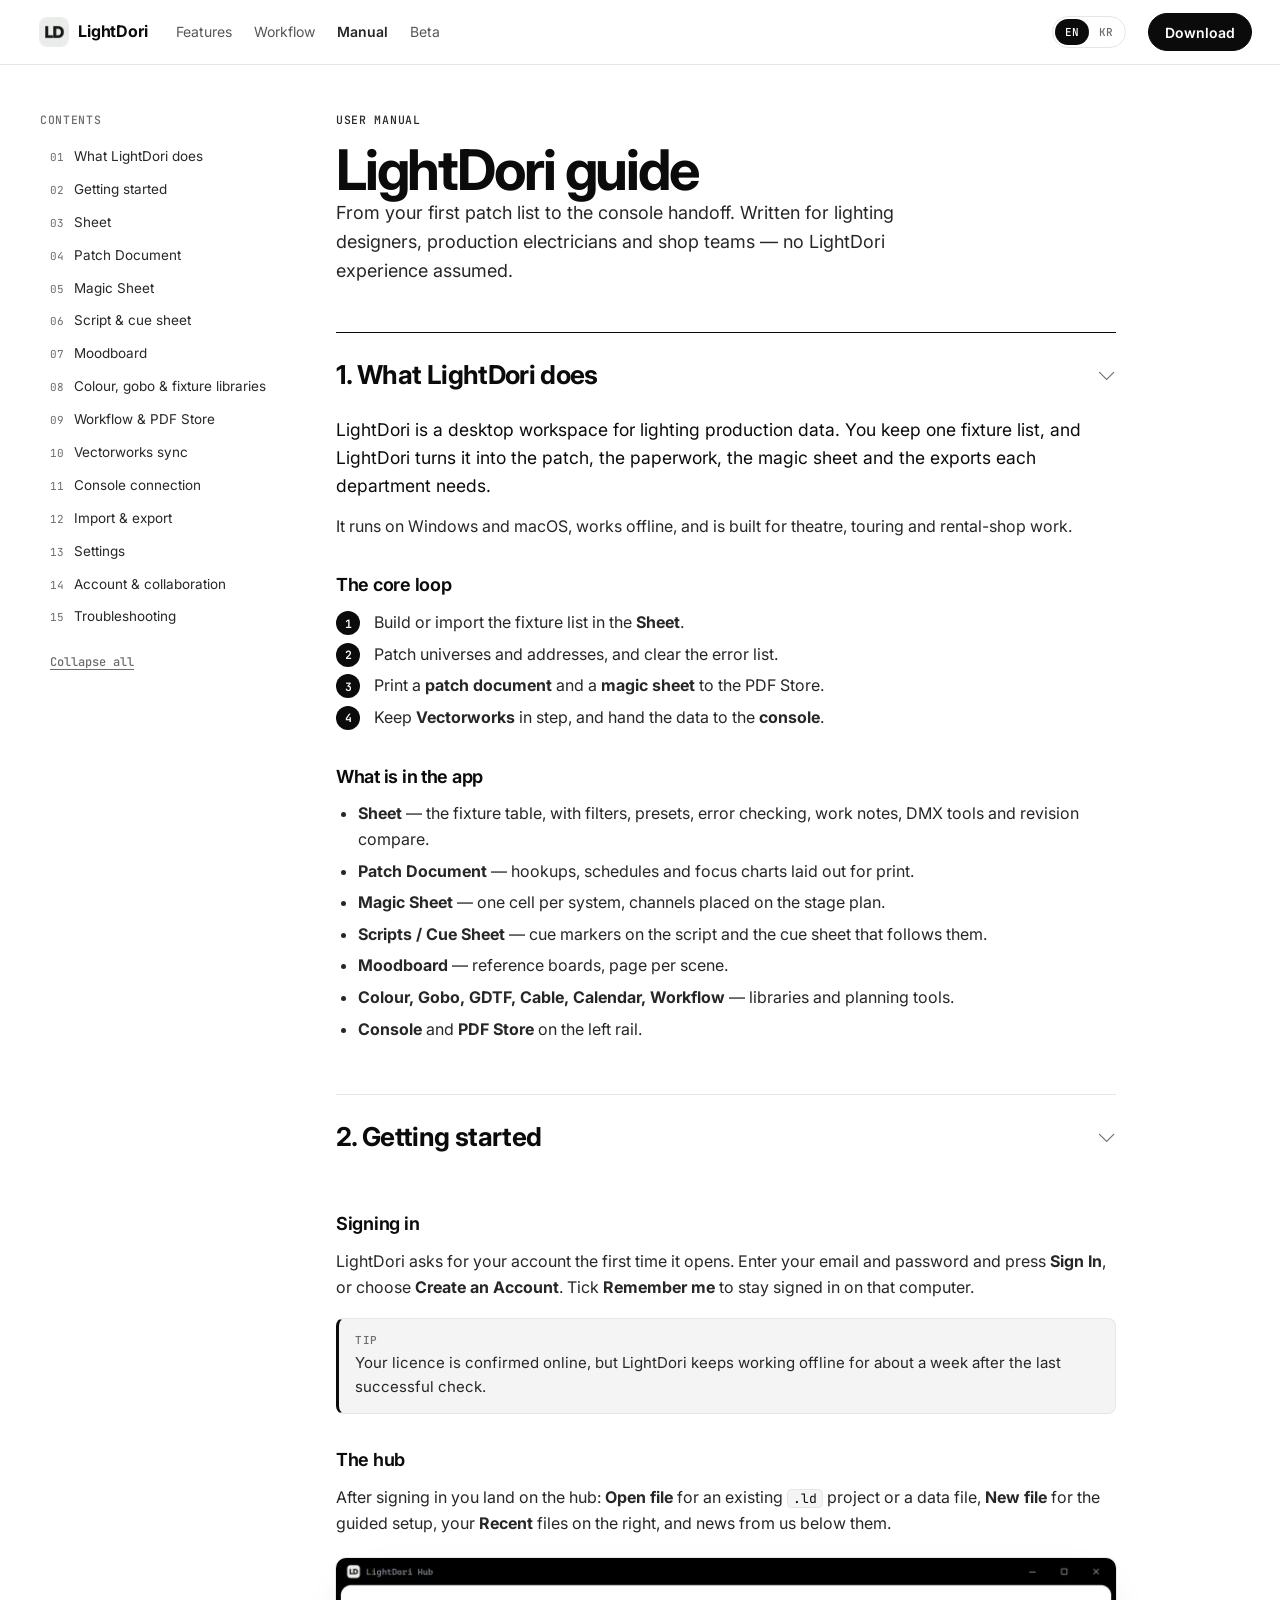
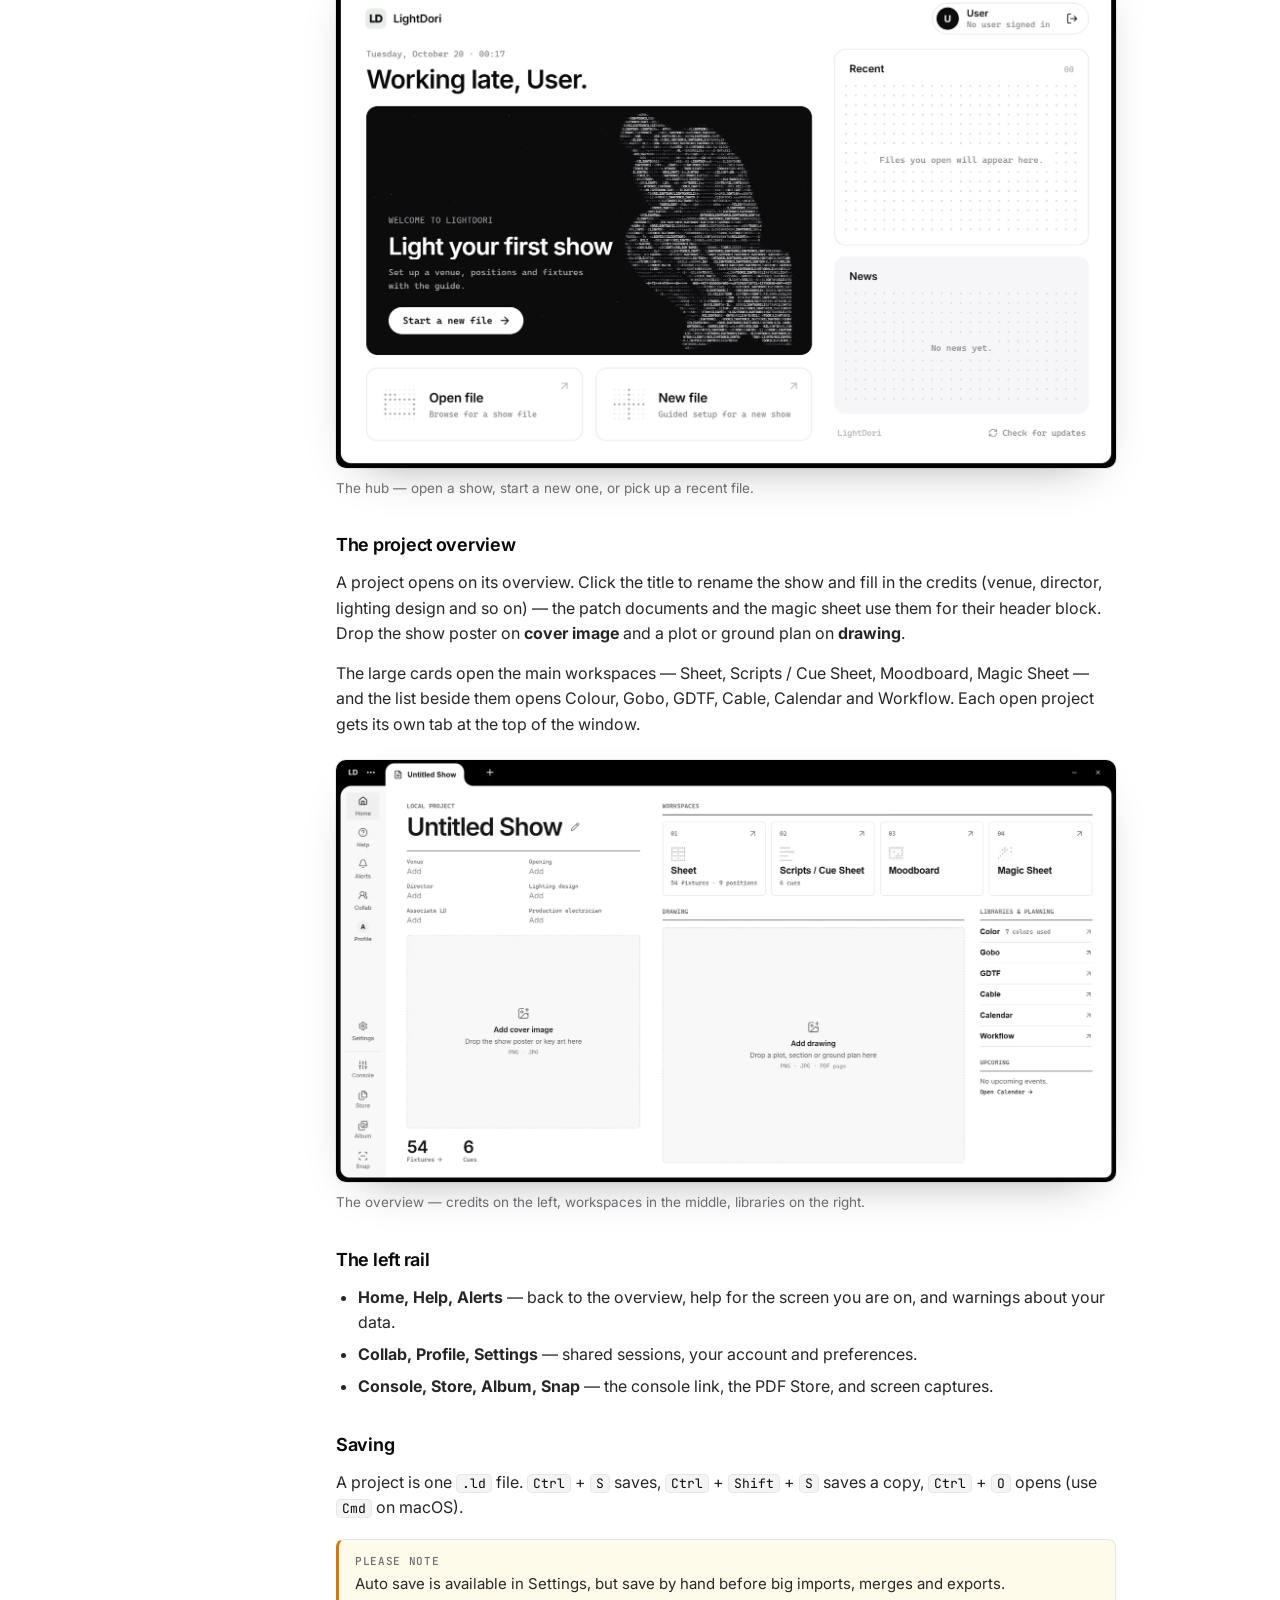
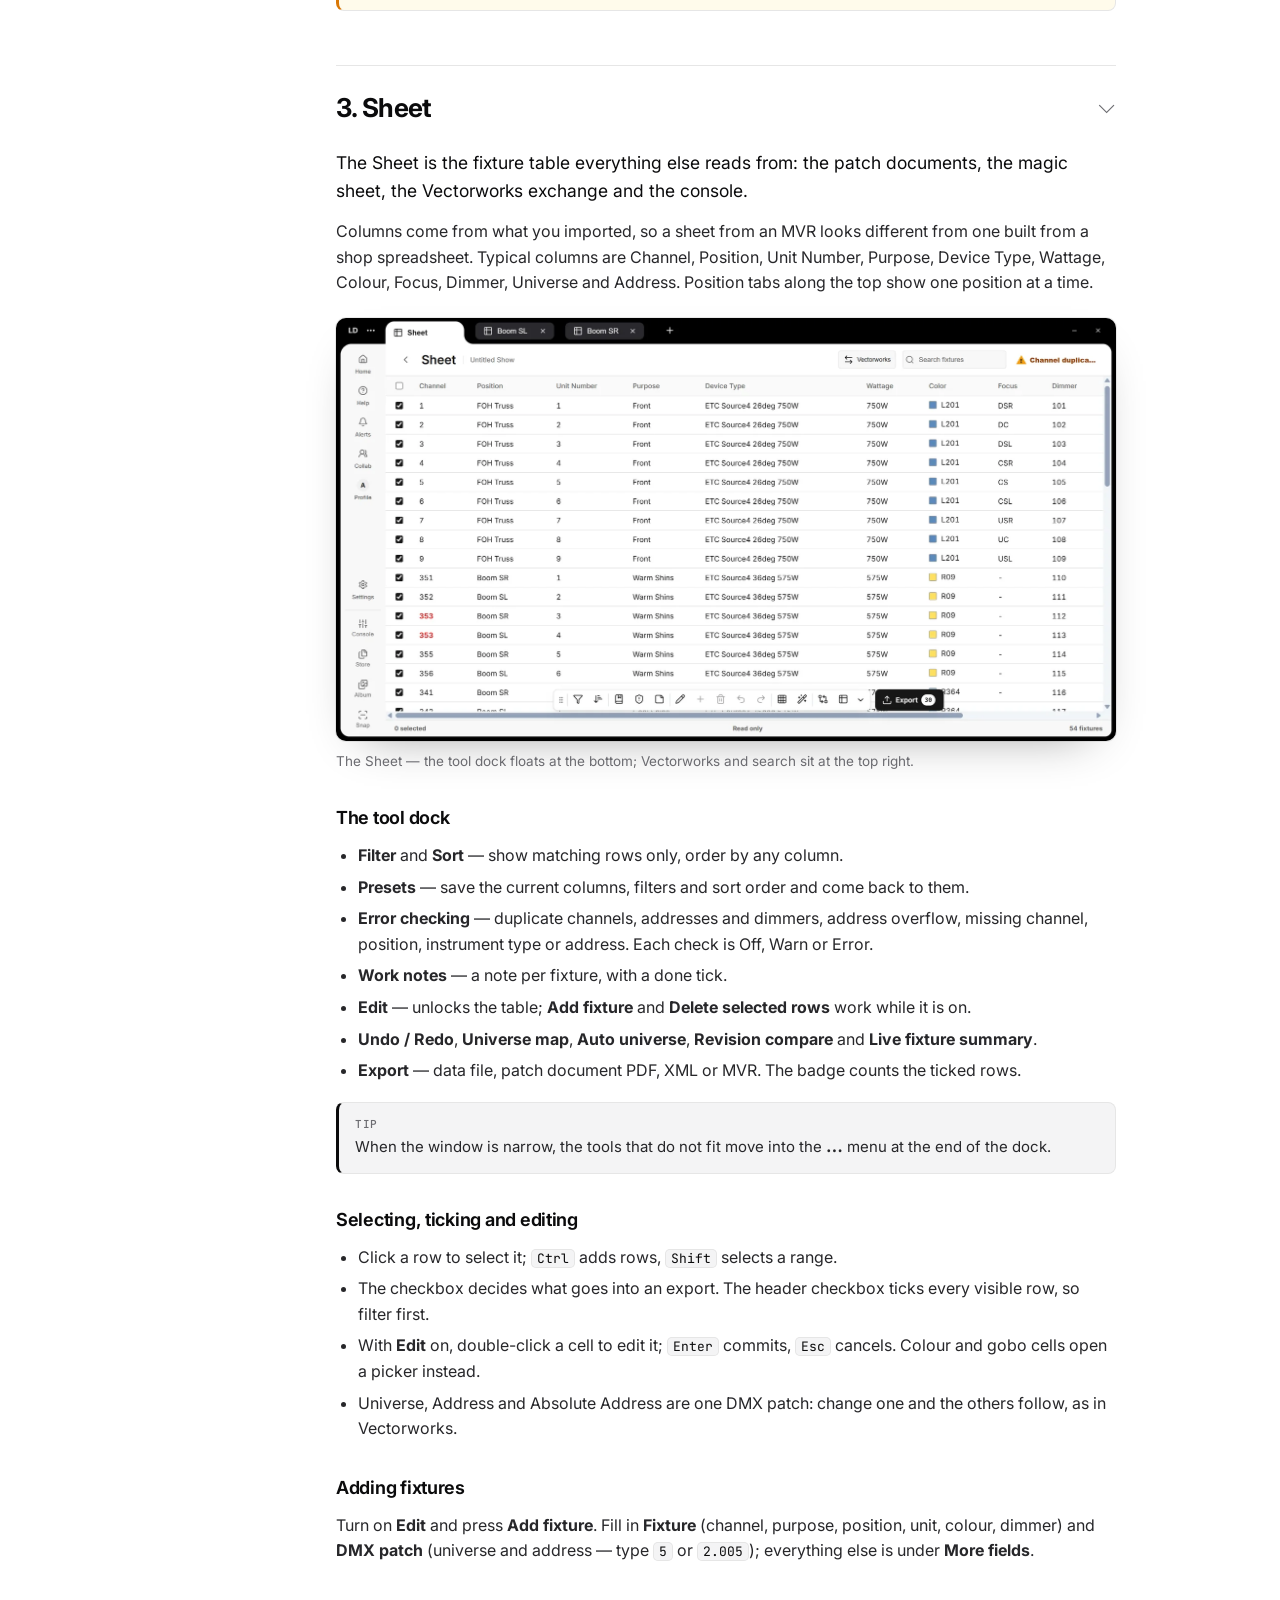
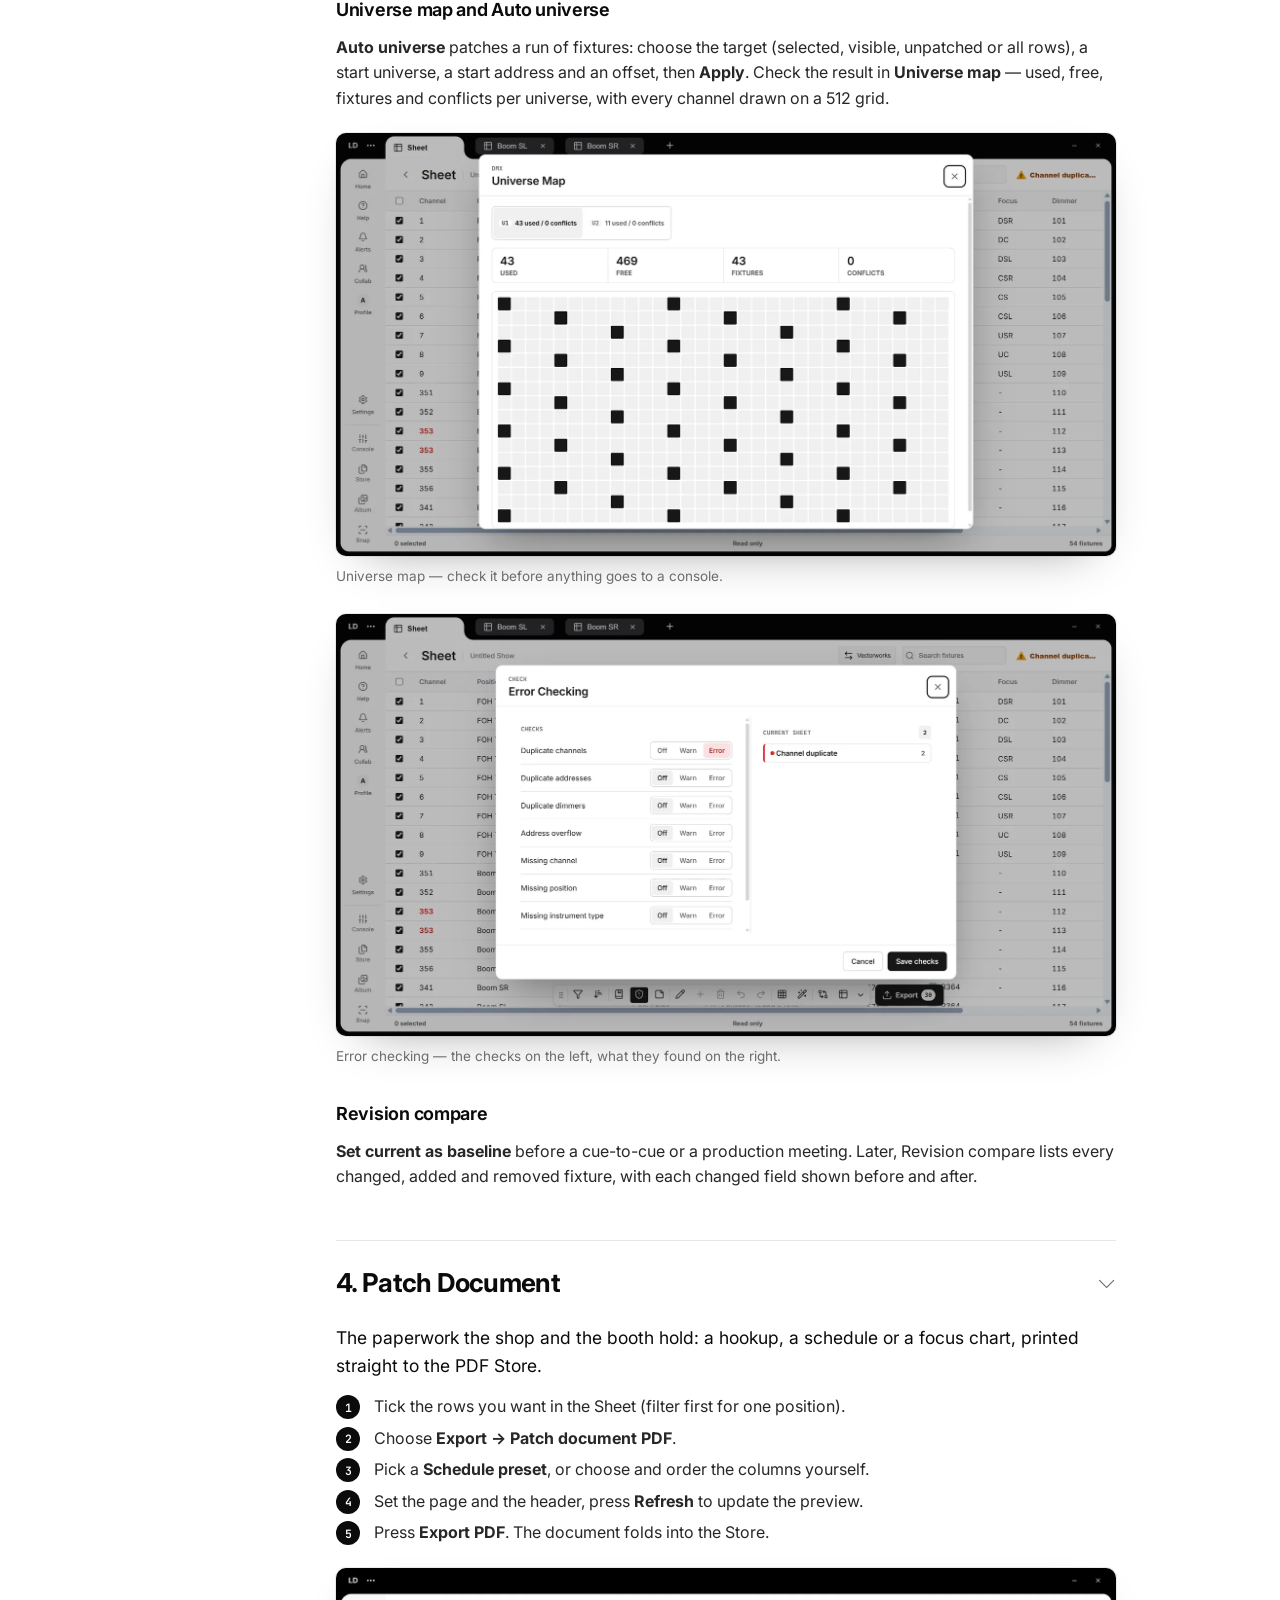
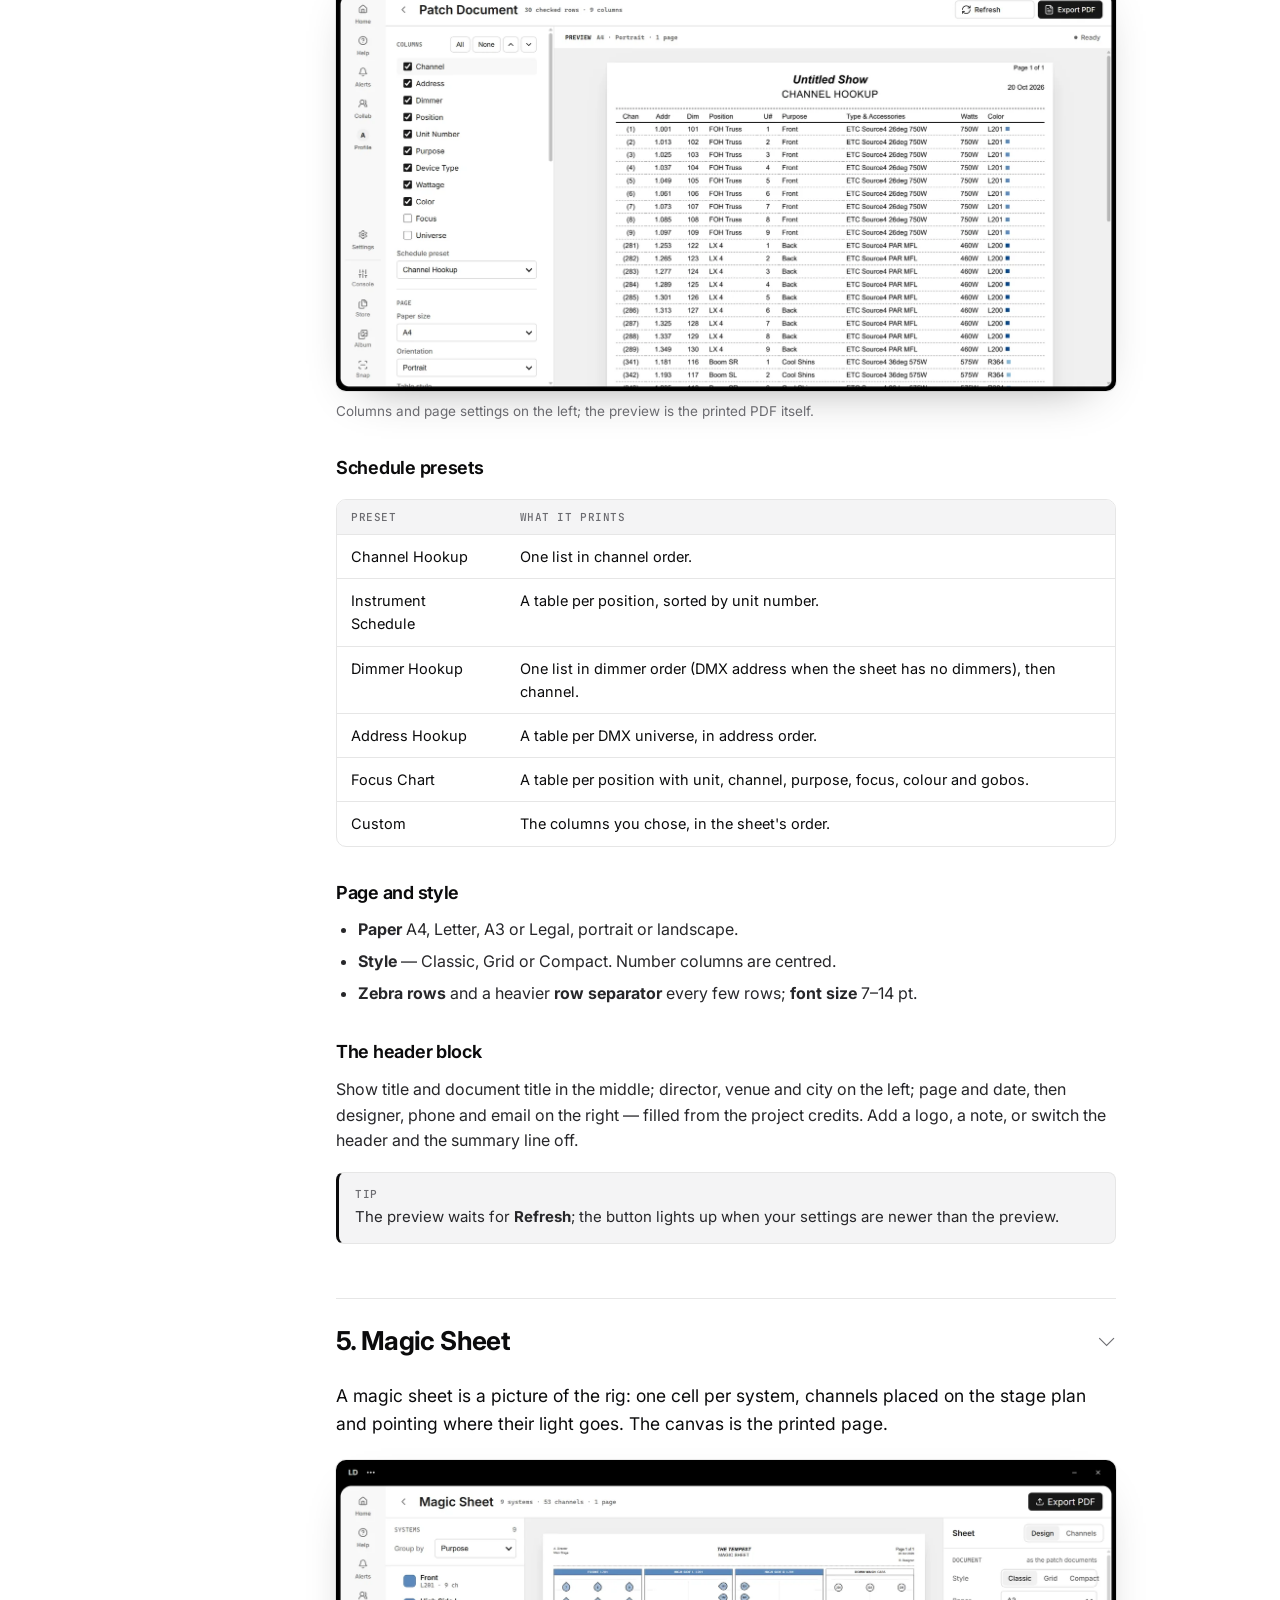
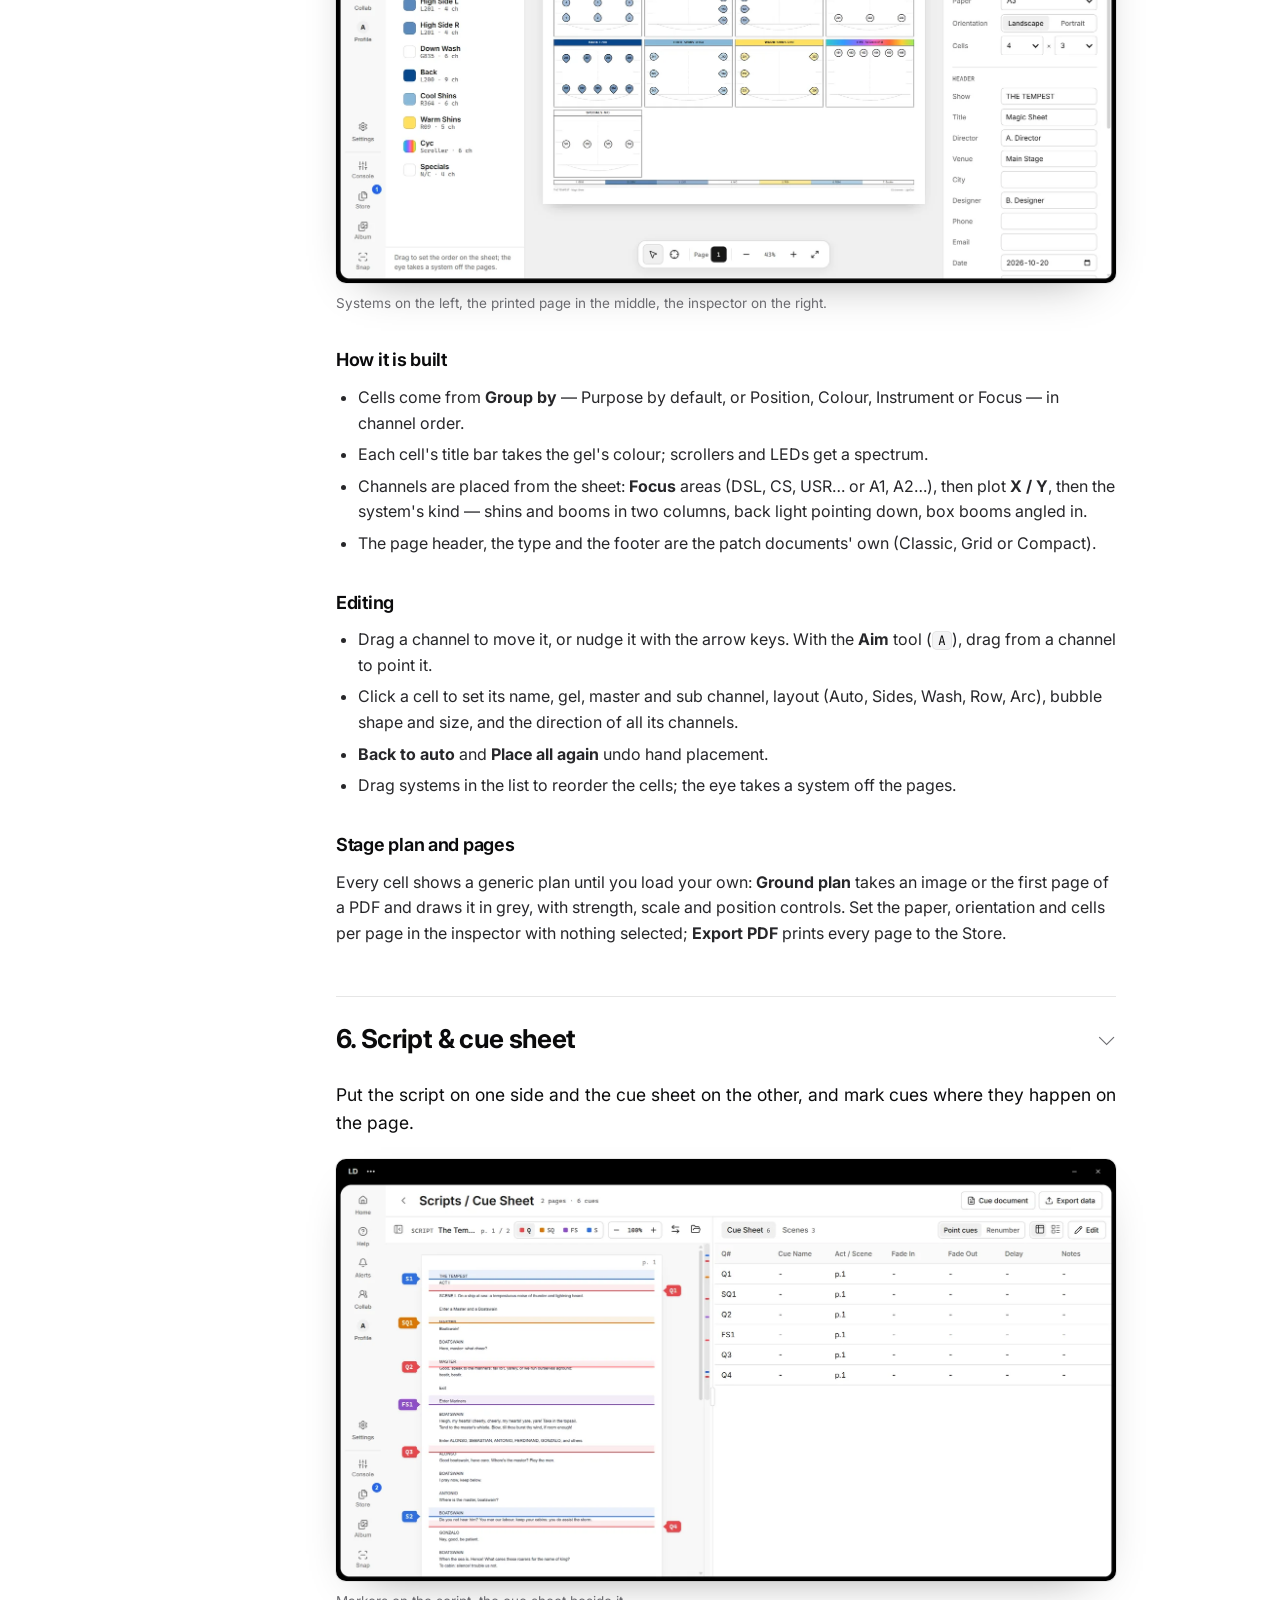
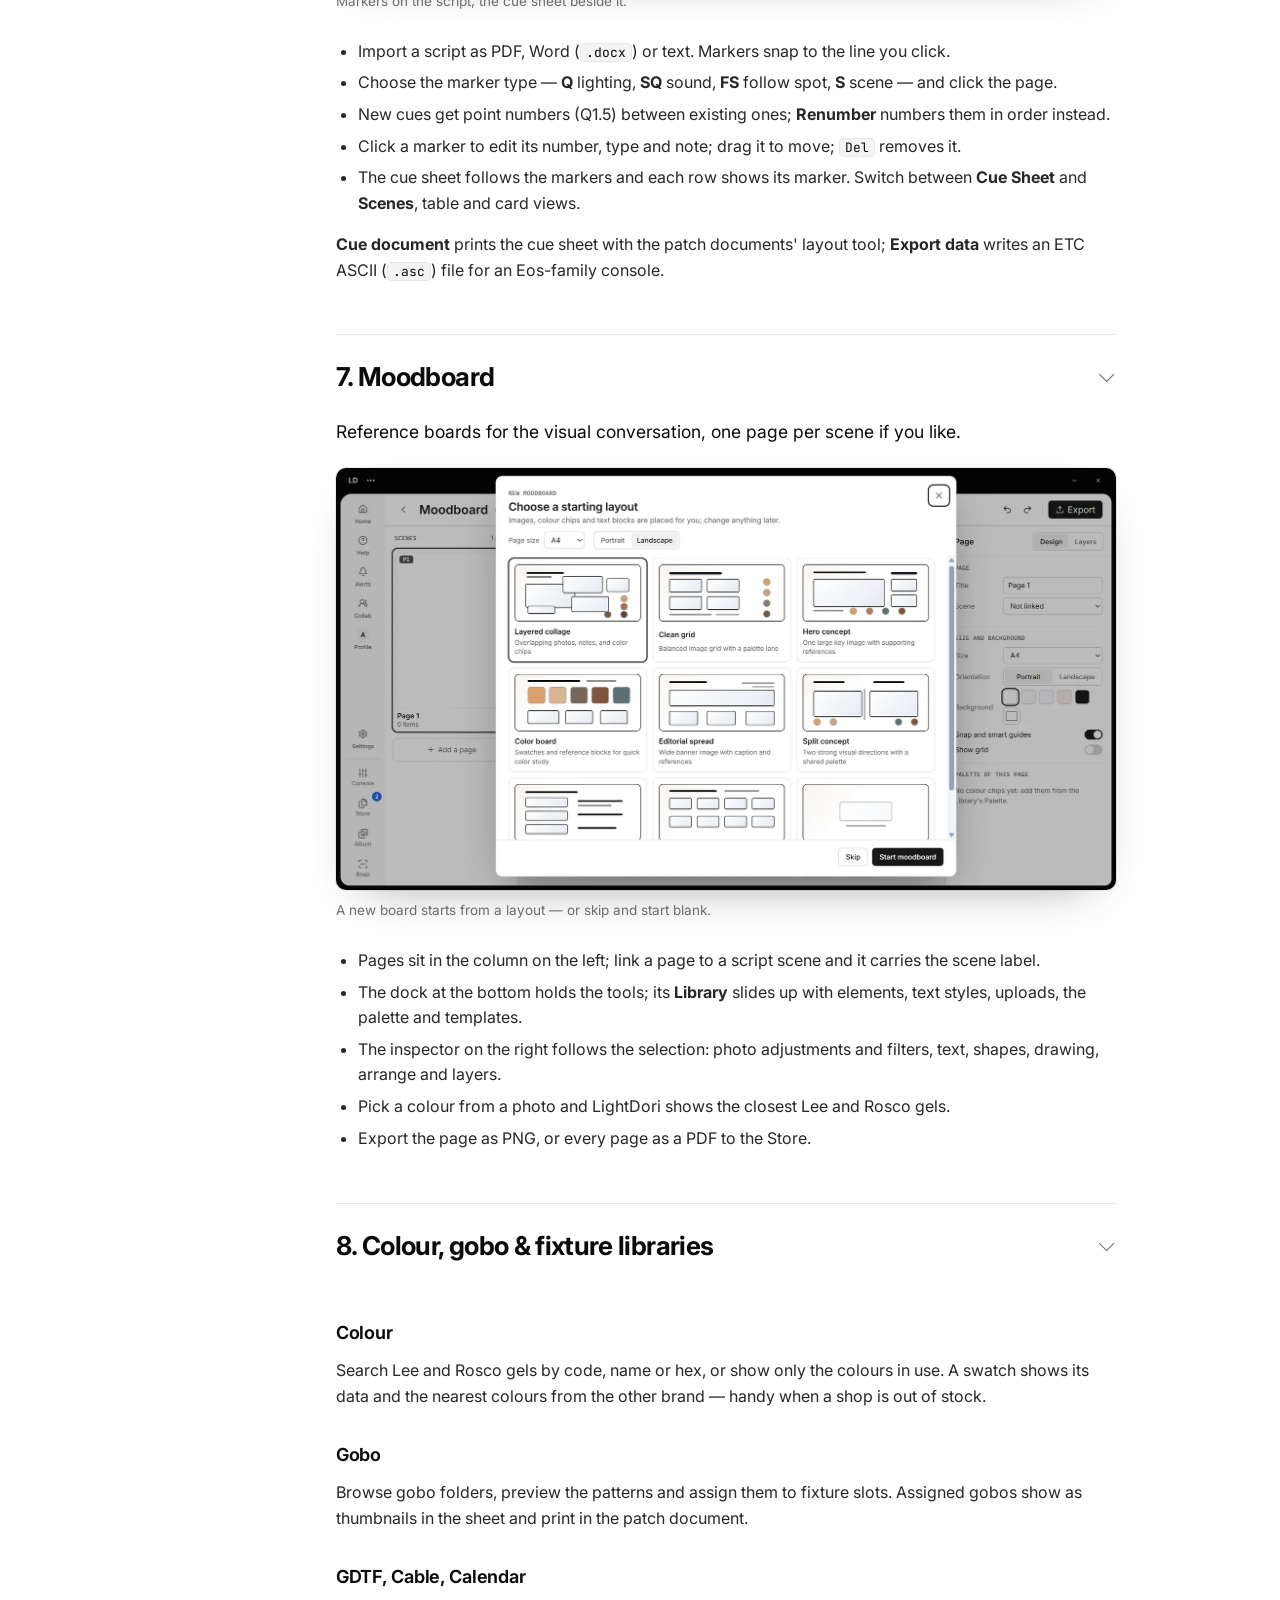
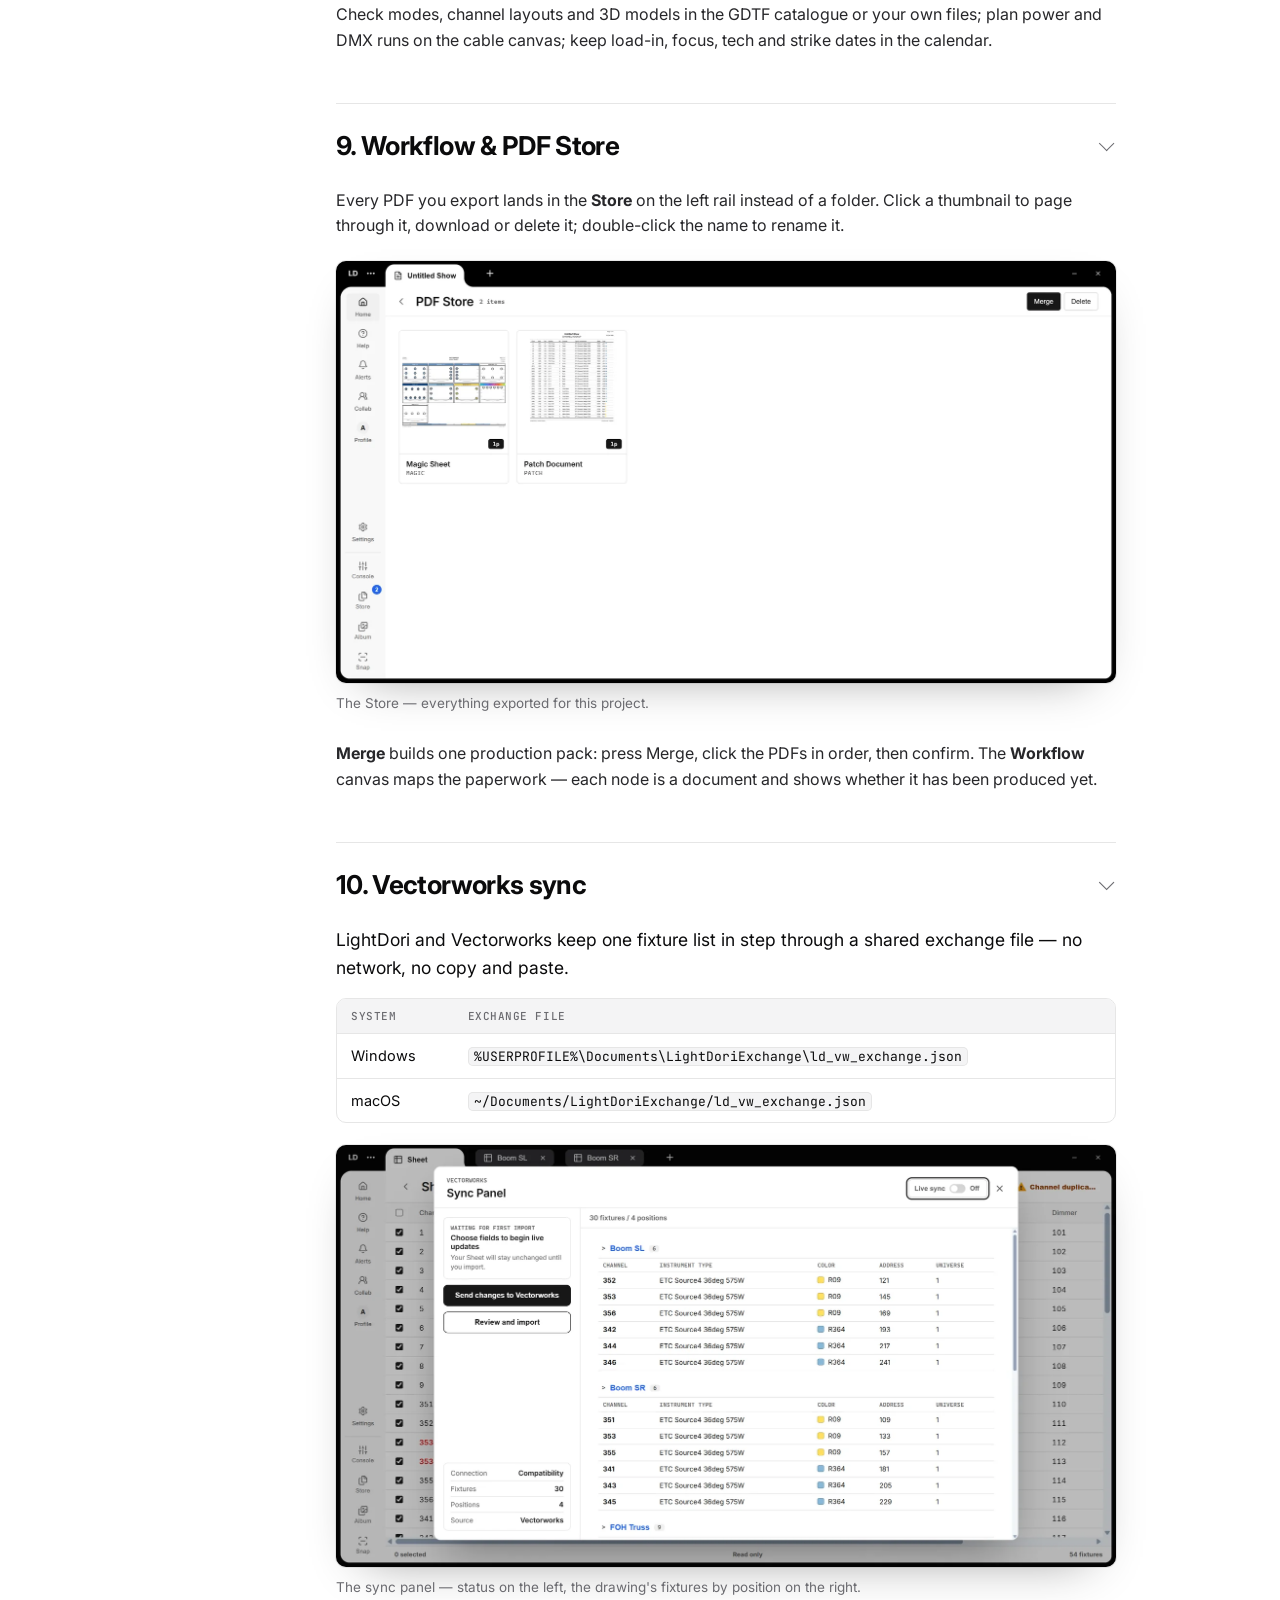
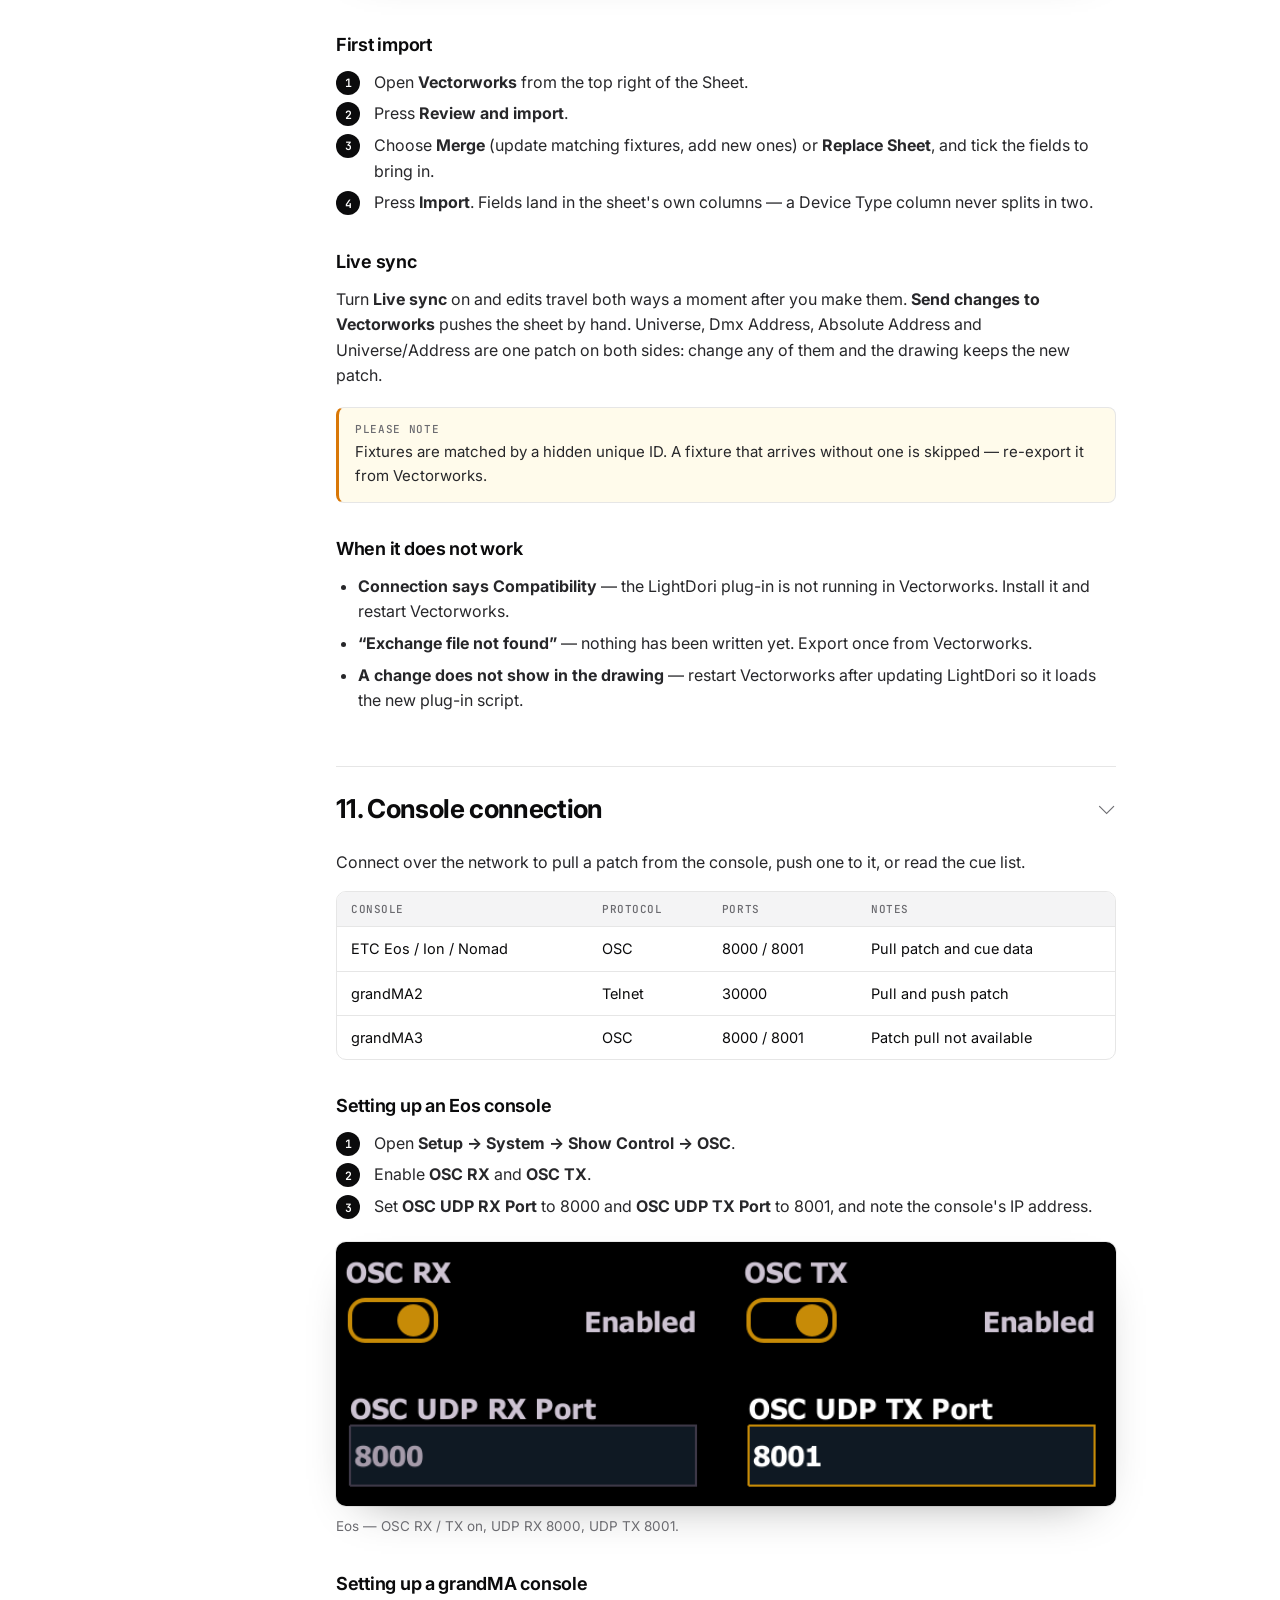
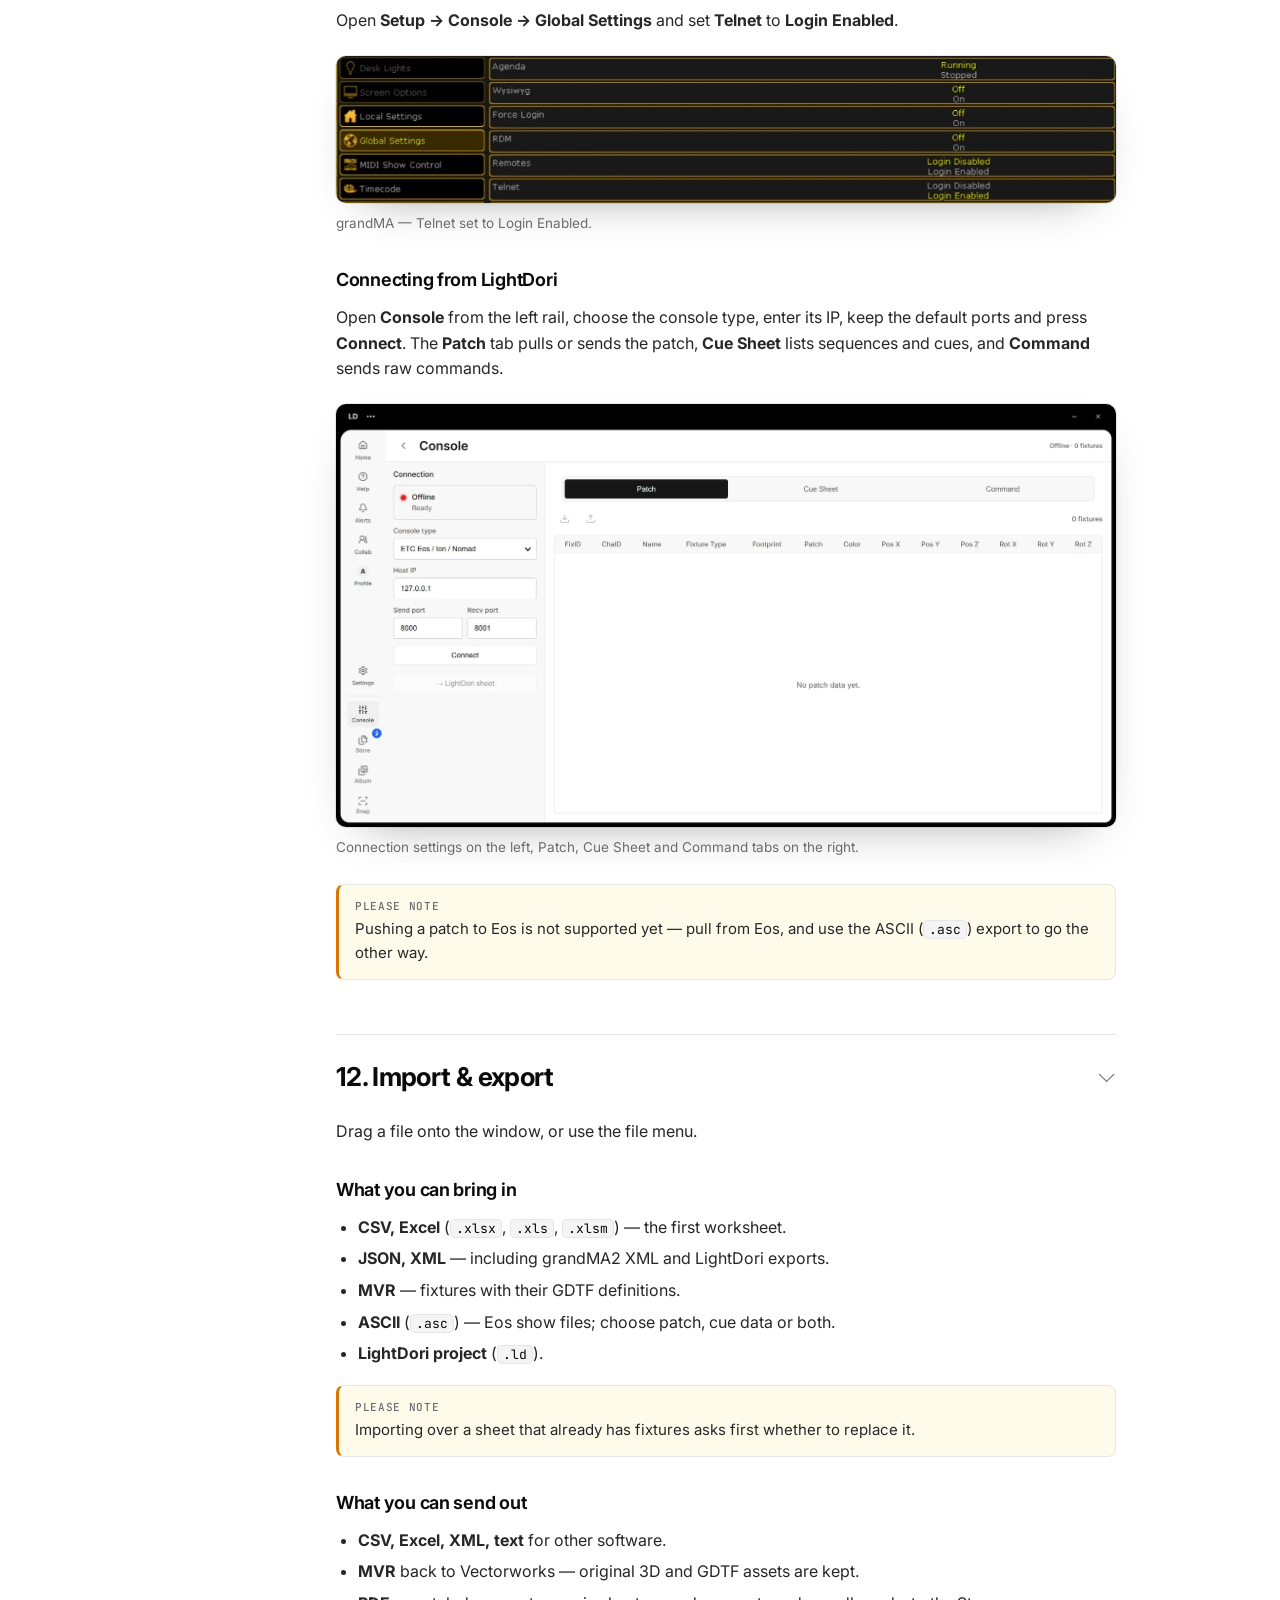
==== commit b9dbd609: "홈페이지·매뉴얼 전면 개편 - 새 홈페이지: 앱 화면 슬라이드 히어로, 제품 화면, 기능 타일, 워크플로, 다운로드, 베타 - 매뉴얼을 현재 앱 기준으로 다시 작성하고 스크린샷 1" ====
--- a/manual.html
+++ b/manual.html
@@ -4,26 +4,21 @@
     <meta charset="utf-8" />
     <meta name="viewport" content="width=device-width, initial-scale=1" />
     <title data-i18n="manual.meta.title">Manual — LightDori</title>
-    <meta
-      name="description"
-      data-i18n-content="manual.meta.desc"
-      content="LightDori user manual: the Sheet workspace, patch document PDFs, Magic Sheet, cue sheets, Vectorworks sync, console connections, and troubleshooting."
-    />
+    <meta name="description" data-i18n-content="manual.meta.desc" content="LightDori user manual: the Sheet, patch documents, Magic Sheet, script and cue sheet, Moodboard, Vectorworks sync, console connection and troubleshooting." />
+    <link rel="icon" href="./assets/app-icon.png" />
     <link rel="preconnect" href="https://fonts.googleapis.com" />
     <link rel="preconnect" href="https://fonts.gstatic.com" crossorigin />
-    <link
-      href="https://fonts.googleapis.com/css2?family=Figtree:wght@400;500;600&family=Montserrat:wght@700;800&family=Noto+Sans+KR:wght@400;500;700&family=Syne:wght@600;700;800&display=swap"
-      rel="stylesheet"
-    />
-    <link rel="stylesheet" href="./styles.css" />
+    <link href="https://fonts.googleapis.com/css2?family=Inter:wght@400;500;600;700&family=JetBrains+Mono:wght@400;500&family=Noto+Sans+KR:wght@400;500;700&display=swap" rel="stylesheet" />
+    <link rel="stylesheet" href="./styles.css?v=20261020d" />
   </head>
   <body class="page-manual">
-    <header class="top">
-      <a class="top__brand" href="./index.html">LightDori</a>
+    <!-- Generated from one source with manual-i18n.js; edit both together. -->
+    <header class="top" id="top">
+      <a class="top__brand" href="./index.html"><img src="./assets/app-icon.png" alt="" />LightDori</a>
       <div class="top__right">
         <nav class="top__nav" data-i18n-aria="nav.primary" aria-label="Primary">
-          <a href="./index.html#work" data-i18n="nav.work">Work</a>
-          <a href="./index.html#download" data-i18n="nav.download">Download</a>
+          <a href="./index.html#features" data-i18n="nav.features">Features</a>
+          <a href="./index.html#workflow" data-i18n="nav.workflow">Workflow</a>
           <a href="./manual.html" aria-current="page" data-i18n="nav.manual">Manual</a>
           <a href="./index.html#beta" data-i18n="nav.beta">Beta</a>
         </nav>
@@ -31,6 +26,7 @@
           <button type="button" class="top__lang-btn" data-lang="en" aria-pressed="true">EN</button>
           <button type="button" class="top__lang-btn" data-lang="ko" aria-pressed="false">KR</button>
         </div>
+        <a class="btn top__cta" href="./index.html#download" data-i18n="nav.download">Download</a>
       </div>
     </header>
 
@@ -38,1203 +34,382 @@
       <aside class="manual__toc" data-i18n-aria="manual.toc.aria" aria-label="Manual contents">
         <p class="eyebrow" data-i18n="manual.toc.eyebrow">Contents</p>
         <ol>
-          <li><a href="#overview" data-i18n="manual.toc.overview">What LightDori does</a></li>
-          <li><a href="#start" data-i18n="manual.toc.start">Getting started</a></li>
-          <li><a href="#sheet" data-i18n="manual.toc.sheet">Sheet workspace</a></li>
-          <li><a href="#patch" data-i18n="manual.toc.patch">Patch document PDF</a></li>
-          <li><a href="#magic" data-i18n="manual.toc.magic">Magic Sheet</a></li>
-          <li><a href="#cue" data-i18n="manual.toc.cue">Script &amp; cue sheet</a></li>
-          <li><a href="#mood" data-i18n="manual.toc.mood">Moodboard</a></li>
-          <li><a href="#library" data-i18n="manual.toc.library">Colour, gobo &amp; fixture libraries</a></li>
-          <li><a href="#workflow" data-i18n="manual.toc.workflow">Workflow &amp; PDF Store</a></li>
-          <li><a href="#vw" data-i18n="manual.toc.vw">Vectorworks sync</a></li>
-          <li><a href="#console" data-i18n="manual.toc.console">Console connection</a></li>
-          <li><a href="#export" data-i18n="manual.toc.export">Import &amp; export</a></li>
-          <li><a href="#settings" data-i18n="manual.toc.settings">Settings</a></li>
-          <li><a href="#account" data-i18n="manual.toc.account">Account &amp; collaboration</a></li>
-          <li><a href="#tips" data-i18n="manual.toc.tips">Troubleshooting</a></li>
+          <li><a href="#overview" data-i18n="m.overview.toc">What LightDori does</a></li>
+          <li><a href="#start" data-i18n="m.start.toc">Getting started</a></li>
+          <li><a href="#sheet" data-i18n="m.sheet.toc">Sheet</a></li>
+          <li><a href="#patch" data-i18n="m.patch.toc">Patch Document</a></li>
+          <li><a href="#magic" data-i18n="m.magic.toc">Magic Sheet</a></li>
+          <li><a href="#cue" data-i18n="m.cue.toc">Script &amp; cue sheet</a></li>
+          <li><a href="#mood" data-i18n="m.mood.toc">Moodboard</a></li>
+          <li><a href="#library" data-i18n="m.library.toc">Colour, gobo &amp; fixture libraries</a></li>
+          <li><a href="#workflow" data-i18n="m.workflow.toc">Workflow &amp; PDF Store</a></li>
+          <li><a href="#vw" data-i18n="m.vw.toc">Vectorworks sync</a></li>
+          <li><a href="#console" data-i18n="m.console.toc">Console connection</a></li>
+          <li><a href="#export" data-i18n="m.export.toc">Import &amp; export</a></li>
+          <li><a href="#settings" data-i18n="m.settings.toc">Settings</a></li>
+          <li><a href="#account" data-i18n="m.account.toc">Account &amp; collaboration</a></li>
+          <li><a href="#tips" data-i18n="m.tips.toc">Troubleshooting</a></li>
         </ol>
-        <p class="manual__toc-tools">
-          <button type="button" class="manual__toc-toggle" id="toc-toggle" data-i18n="manual.toc.collapseAll">
-            Collapse all
-          </button>
-        </p>
+        <p class="manual__toc-tools"><button type="button" class="manual__toc-toggle" id="toc-toggle" data-i18n="manual.toc.collapseAll">Collapse all</button></p>
       </aside>
 
       <article class="manual__body">
         <header class="manual__hero">
           <p class="eyebrow" data-i18n="manual.hero.eyebrow">User manual</p>
           <h1 data-i18n="manual.hero.title">LightDori guide</h1>
-          <p class="manual__lede" data-i18n="manual.hero.lede">
-            Everything from your first patch list to console handoff. Written for lighting
-            designers, production electricians, and shop teams — no prior LightDori experience
-            assumed.
-          </p>
+          <p class="manual__lede" data-i18n="manual.hero.lede">From your first patch list to the console handoff. Written for lighting designers, production electricians and shop teams — no LightDori experience assumed.</p>
         </header>
-
-        <!-- 1. Overview -->
         <details class="manual__section" id="overview" open>
-          <summary class="manual__summary">
-            <h2 data-i18n="manual.overview.title">1. What LightDori does</h2>
-          </summary>
-          <div class="manual__section-body">
-            <p data-i18n="manual.overview.p1">
-              LightDori is a desktop workspace for lighting production data. Instead of juggling a
-              spreadsheet, a drawing file, and a console show file, you keep one fixture list and
-              let LightDori produce the paperwork and the exports each department needs.
-            </p>
-            <p data-i18n="manual.overview.p2">
-              It runs on Windows and macOS, works offline, and is built for theatre, touring, and
-              rental shop workflows.
-            </p>
-
-            <h3 data-i18n="manual.overview.h1">The core loop</h3>
+          <summary class="manual__summary"><h2 data-i18n="m.overview.title">1. What LightDori does</h2></summary>
+          <div class="manual__section-body">
+            <p class="manual__lead" data-i18n="m.overview.1">LightDori is a desktop workspace for lighting production data. You keep one fixture list, and LightDori turns it into the patch, the paperwork, the magic sheet and the exports each department needs.</p>
+            <p data-i18n="m.overview.2">It runs on Windows and macOS, works offline, and is built for theatre, touring and rental-shop work.</p>
+            <h3 data-i18n="m.overview.3">The core loop</h3>
             <ol class="manual__steps">
-              <li data-i18n-html="manual.overview.loop1">
-                Build or import your fixture list in the <strong>Sheet</strong>.
-              </li>
-              <li data-i18n-html="manual.overview.loop2">
-                Assign universes and addresses, and check for conflicts.
-              </li>
-              <li data-i18n-html="manual.overview.loop3">
-                Export a <strong>patch document PDF</strong> for the shop and the booth.
-              </li>
-              <li data-i18n-html="manual.overview.loop4">
-                Hand the data off to <strong>Vectorworks</strong> or a lighting
-                <strong>console</strong>.
-              </li>
+              <li data-i18n-html="m.overview.4">Build or import the fixture list in the <strong>Sheet</strong>.</li>
+              <li data-i18n="m.overview.5">Patch universes and addresses, and clear the error list.</li>
+              <li data-i18n-html="m.overview.6">Print a <strong>patch document</strong> and a <strong>magic sheet</strong> to the PDF Store.</li>
+              <li data-i18n-html="m.overview.7">Keep <strong>Vectorworks</strong> in step, and hand the data to the <strong>console</strong>.</li>
             </ol>
-
-            <h3 data-i18n="manual.overview.h2">What is in the app</h3>
-            <ul>
-              <li data-i18n-html="manual.overview.mod1">
-                <strong>Sheet</strong> — the fixture table: channels, addresses, types, positions,
-                colours.
-              </li>
-              <li data-i18n-html="manual.overview.mod2">
-                <strong>Magic Sheet</strong> — a visual channel layout you can print or use at the
-                console.
-              </li>
-              <li data-i18n-html="manual.overview.mod3">
-                <strong>Script / Cue Sheet</strong> — mark cues against an imported script and
-                build a cue or scene breakdown.
-              </li>
-              <li data-i18n-html="manual.overview.mod4">
-                <strong>Moodboard</strong> — a free canvas for references, notes, and looks.
-              </li>
-              <li data-i18n-html="manual.overview.mod5">
-                <strong>Colour, Gobo, GDTF, Cable, Calendar</strong> — reference libraries and
-                planning tools.
-              </li>
-              <li data-i18n-html="manual.overview.mod6">
-                <strong>Workflow &amp; PDF Store</strong> — collect every PDF you export and merge
-                them into one package.
-              </li>
-              <li data-i18n-html="manual.overview.mod7">
-                <strong>Console</strong> — connect to ETC Eos or grandMA to exchange patch and cue
-                data.
-              </li>
-            </ul>
-          </div>
-        </details>
-
-        <!-- 2. Getting started -->
+            <h3 data-i18n="m.overview.8">What is in the app</h3>
+            <ul>
+              <li data-i18n-html="m.overview.9"><strong>Sheet</strong> — the fixture table, with filters, presets, error checking, work notes, DMX tools and revision compare.</li>
+              <li data-i18n-html="m.overview.10"><strong>Patch Document</strong> — hookups, schedules and focus charts laid out for print.</li>
+              <li data-i18n-html="m.overview.11"><strong>Magic Sheet</strong> — one cell per system, channels placed on the stage plan.</li>
+              <li data-i18n-html="m.overview.12"><strong>Scripts / Cue Sheet</strong> — cue markers on the script and the cue sheet that follows them.</li>
+              <li data-i18n-html="m.overview.13"><strong>Moodboard</strong> — reference boards, page per scene.</li>
+              <li data-i18n-html="m.overview.14"><strong>Colour, Gobo, GDTF, Cable, Calendar, Workflow</strong> — libraries and planning tools.</li>
+              <li data-i18n-html="m.overview.15"><strong>Console</strong> and <strong>PDF Store</strong> on the left rail.</li>
+            </ul>
+          </div>
+        </details>
         <details class="manual__section" id="start" open>
-          <summary class="manual__summary">
-            <h2 data-i18n="manual.start.title">2. Getting started</h2>
-          </summary>
-          <div class="manual__section-body">
-            <h3 data-i18n="manual.start.h1">Signing in</h3>
-            <p data-i18n-html="manual.start.p1">
-              LightDori asks for your account the first time you launch it. Enter your email and
-              password and press <strong>Sign In</strong>. If you do not have an account yet,
-              switch to the <strong>SIGN UP</strong> tab and create one with your name, email, and
-              a password.
-            </p>
-            <p data-i18n-html="manual.start.p2">
-              Tick <strong>Remember me</strong> to stay signed in on that computer. Your licence is
-              checked online, but LightDori keeps working offline for about a week after the last
-              successful check.
-            </p>
-
-            <h3 data-i18n="manual.start.h2">The start hub</h3>
-            <p data-i18n="manual.start.p3">
-              After signing in you land on the hub. It has three large cards:
-            </p>
-            <ul>
-              <li data-i18n-html="manual.start.hub1">
-                <strong>CONTINUE WORK</strong> — reopens the project you used most recently.
-              </li>
-              <li data-i18n-html="manual.start.hub2">
-                <strong>OPEN FILE</strong> — browse for an existing <code>.ld</code> project or a
-                data file.
-              </li>
-              <li data-i18n-html="manual.start.hub3">
-                <strong>NEW FILE</strong> — starts the new project guide described below.
-              </li>
-            </ul>
-            <p data-i18n-html="manual.start.p4">
-              The right-hand side shows <strong>News</strong> from us and your three most
-              <strong>Recent</strong> files. Click a recent file to jump straight back into it.
-            </p>
-
-            <figure class="manual__shot">
-              <img
-                src="./assets/manual/hub.png"
-                alt="LightDori start hub with Continue work, Open file, and New file cards"
-                data-i18n-alt="manual.start.shot1.alt"
-              />
-              <figcaption data-i18n="manual.start.shot1.cap">
-                The start hub — recent files and news sit beside the three main actions.
-              </figcaption>
-            </figure>
-
-            <h3 data-i18n="manual.start.h3">Creating a new project</h3>
-            <p data-i18n-html="manual.start.p5">
-              <strong>NEW FILE</strong> opens a five-step guide. You can press <em>Skip</em> at any
-              point and fill the details in later.
-            </p>
-            <ol class="manual__steps">
-              <li data-i18n-html="manual.start.g1">
-                <strong>Name the project</strong> — the show or event name.
-              </li>
-              <li data-i18n-html="manual.start.g2">
-                <strong>Set the venue info</strong> — venue name, stage size (black box through to
-                festival), expected channel count, and optionally a floor plan in PDF, DXF, or
-                image form.
-              </li>
-              <li data-i18n-html="manual.start.g3">
-                <strong>Choose fixture setup</strong> — <em>Start blank</em>,
-                <em>Import fixture data</em>, or <em>Use sample data</em>.
-              </li>
-              <li data-i18n-html="manual.start.g4">
-                <strong>Pick starting panels</strong> — which workspaces open with the project:
-                Sheet, Magic Sheet, Scripts / Cue Sheet, Moodboard.
-              </li>
-              <li data-i18n-html="manual.start.g5">
-                <strong>Ready to start</strong> — a summary. Press <em>Start project</em>.
-              </li>
-            </ol>
-
+          <summary class="manual__summary"><h2 data-i18n="m.start.title">2. Getting started</h2></summary>
+          <div class="manual__section-body">
+            <h3 data-i18n="m.start.1">Signing in</h3>
+            <p data-i18n-html="m.start.2">LightDori asks for your account the first time it opens. Enter your email and password and press <strong>Sign In</strong>, or choose <strong>Create an Account</strong>. Tick <strong>Remember me</strong> to stay signed in on that computer.</p>
             <div class="manual__note">
               <span class="manual__note-label" data-i18n="manual.ui.tip">Tip</span>
-              <p data-i18n="manual.start.tip1">
-                None of these choices lock you in. Stage size and channel count only set sensible
-                defaults, and you can open any panel later.
-              </p>
-            </div>
-
-            <h3 data-i18n="manual.start.h4">Finding your way around</h3>
-            <p data-i18n="manual.start.p6">
-              The workspace has two navigation layers. Large cards in the middle open the main
-              modules — Sheet, Scripts / Cue Sheet, Moodboard, Magic Sheet — with smaller cards
-              beside them for Colour, Gobo, GDTF, Cable, Calendar, and Workflow.
-            </p>
-            <p data-i18n="manual.start.p7">
-              The narrow rail down the left side stays available everywhere:
-            </p>
-            <ul>
-              <li data-i18n-html="manual.start.nav1">
-                <strong>Home</strong>, <strong>Help</strong>, <strong>Alerts</strong> — return to
-                the cards, read help for the panel you are in, and see warnings about your data.
-              </li>
-              <li data-i18n-html="manual.start.nav2">
-                <strong>Collab</strong>, <strong>Profile</strong>, <strong>Settings</strong> —
-                shared sessions, your account, and app preferences.
-              </li>
-              <li data-i18n-html="manual.start.nav3">
-                <strong>Console</strong>, <strong>Store</strong> — the console link and the PDF
-                Store.
-              </li>
-              <li data-i18n-html="manual.start.nav4">
-                <strong>Snap</strong>, <strong>Album</strong> — drag a rectangle to capture part of
-                the screen, then find those captures in the album.
-              </li>
-            </ul>
-
-            <figure class="manual__shot">
-              <img
-                src="./assets/manual/workspace-home.png"
-                alt="LightDori workspace home cards with the left navigation rail"
-                data-i18n-alt="manual.start.shot2.alt"
-              />
-              <figcaption data-i18n="manual.start.shot2.cap">
-                Workspace home — module cards in the centre, the utility rail on the left.
-              </figcaption>
-            </figure>
-
-            <h3 data-i18n="manual.start.h5">Saving your work</h3>
-            <p data-i18n-html="manual.start.p8">
-              Projects are saved as a single <code>.ld</code> file. Use <kbd>Ctrl</kbd> +
-              <kbd>O</kbd> to open, <kbd>Ctrl</kbd> + <kbd>S</kbd> to save, and <kbd>Ctrl</kbd> +
-              <kbd>Shift</kbd> + <kbd>S</kbd> to save a copy. On macOS use <kbd>Cmd</kbd> instead of
-              <kbd>Ctrl</kbd>. An asterisk in the title bar means you have unsaved changes.
-            </p>
+              <p data-i18n="m.start.3">Your licence is confirmed online, but LightDori keeps working offline for about a week after the last successful check.</p>
+            </div>
+            <h3 data-i18n="m.start.4">The hub</h3>
+            <p data-i18n-html="m.start.5">After signing in you land on the hub: <strong>Open file</strong> for an existing <code>.ld</code> project or a data file, <strong>New file</strong> for the guided setup, your <strong>Recent</strong> files on the right, and news from us below them.</p>
+            <figure class="manual__shot">
+              <img src="./assets/manual/hub.webp" alt="The LightDori hub" data-i18n-alt="m.start.6" loading="lazy" />
+              <figcaption data-i18n="m.start.7">The hub — open a show, start a new one, or pick up a recent file.</figcaption>
+            </figure>
+            <h3 data-i18n="m.start.8">The project overview</h3>
+            <p data-i18n-html="m.start.9">A project opens on its overview. Click the title to rename the show and fill in the credits (venue, director, lighting design and so on) — the patch documents and the magic sheet use them for their header block. Drop the show poster on <strong>cover image</strong> and a plot or ground plan on <strong>drawing</strong>.</p>
+            <p data-i18n="m.start.10">The large cards open the main workspaces — Sheet, Scripts / Cue Sheet, Moodboard, Magic Sheet — and the list beside them opens Colour, Gobo, GDTF, Cable, Calendar and Workflow. Each open project gets its own tab at the top of the window.</p>
+            <figure class="manual__shot">
+              <img src="./assets/manual/workspace-home.webp" alt="The project overview" data-i18n-alt="m.start.11" loading="lazy" />
+              <figcaption data-i18n="m.start.12">The overview — credits on the left, workspaces in the middle, libraries on the right.</figcaption>
+            </figure>
+            <h3 data-i18n="m.start.13">The left rail</h3>
+            <ul>
+              <li data-i18n-html="m.start.14"><strong>Home, Help, Alerts</strong> — back to the overview, help for the screen you are on, and warnings about your data.</li>
+              <li data-i18n-html="m.start.15"><strong>Collab, Profile, Settings</strong> — shared sessions, your account and preferences.</li>
+              <li data-i18n-html="m.start.16"><strong>Console, Store, Album, Snap</strong> — the console link, the PDF Store, and screen captures.</li>
+            </ul>
+            <h3 data-i18n="m.start.17">Saving</h3>
+            <p data-i18n-html="m.start.18">A project is one <code>.ld</code> file. <kbd>Ctrl</kbd> + <kbd>S</kbd> saves, <kbd>Ctrl</kbd> + <kbd>Shift</kbd> + <kbd>S</kbd> saves a copy, <kbd>Ctrl</kbd> + <kbd>O</kbd> opens (use <kbd>Cmd</kbd> on macOS).</p>
             <div class="manual__note manual__note--warn">
               <span class="manual__note-label" data-i18n="manual.ui.caution">Please note</span>
-              <p data-i18n-html="manual.start.warn1">
-                There is an <em>Auto save</em> preference in Settings, but do not rely on it as
-                your only safety net — save manually before big edits, imports, and exports.
-              </p>
-            </div>
-          </div>
-        </details>
-
-        <!-- 3. Sheet -->
+              <p data-i18n="m.start.19">Auto save is available in Settings, but save by hand before big imports, merges and exports.</p>
+            </div>
+          </div>
+        </details>
         <details class="manual__section" id="sheet" open>
-          <summary class="manual__summary">
-            <h2 data-i18n="manual.sheet.title">3. Sheet workspace</h2>
-          </summary>
-          <div class="manual__section-body">
-            <p class="manual__lead" data-i18n="manual.sheet.lead">
-              The Sheet is the fixture table at the heart of the app. Everything else — the patch
-              PDF, the magic sheet, the Vectorworks exchange, the console push — reads from it.
-            </p>
-            <p data-i18n="manual.sheet.p1">
-              Columns are not fixed. They come from whatever file you imported, so a sheet from an
-              MVR looks different from one built out of a shop spreadsheet. Typical columns are
-              Channel, Purpose, Position, Unit Number, Instrument or Device Type, Universe,
-              Address, Dimmer, Circuit, Colour, and Gobo.
-            </p>
-
-            <figure class="manual__shot">
-              <img
-                src="./assets/manual/sheet-toolbar.png"
-                alt="Sheet workspace showing the fixture table and its toolbar"
-                data-i18n-alt="manual.sheet.shot1.alt"
-              />
-              <figcaption data-i18n="manual.sheet.shot1.cap">
-                The Sheet toolbar — search, filter, sort, edit, and export all live here.
-              </figcaption>
-            </figure>
-
-            <h3 data-i18n="manual.sheet.h1">The toolbar</h3>
-            <ul>
-              <li data-i18n-html="manual.sheet.t1">
-                <strong>Search</strong> — type to narrow the table as you go; press
-                <kbd>Enter</kbd> to apply immediately.
-              </li>
-              <li data-i18n-html="manual.sheet.t2">
-                <strong>Filter</strong> — show only rows where one column contains a piece of text.
-              </li>
-              <li data-i18n-html="manual.sheet.t3">
-                <strong>Sort</strong> — reorder the table by any column, A→Z or Z→A.
-              </li>
-              <li data-i18n-html="manual.sheet.t4">
-                <strong>Edit</strong> — unlocks the table. Adding, deleting, and cell editing only
-                work while this is on; press it again to finish.
-              </li>
-              <li data-i18n-html="manual.sheet.t5">
-                <strong>Add fixture</strong> / <strong>Delete selected rows</strong> — available in
-                edit mode.
-              </li>
-              <li data-i18n-html="manual.sheet.t6">
-                <strong>Undo</strong> / <strong>Redo</strong> — step back and forward through sheet
-                changes.
-              </li>
-              <li data-i18n-html="manual.sheet.t7">
-                <strong>Universe map</strong> — a 512-channel grid per universe showing what is
-                used, free, or double-patched.
-              </li>
-              <li data-i18n-html="manual.sheet.t8">
-                <strong>Auto universe</strong> — assign universes and addresses to many fixtures at
-                once.
-              </li>
-              <li data-i18n-html="manual.sheet.t9">
-                <strong>Fixture type summary</strong> — a side panel counting how many of each
-                fixture type you have.
-              </li>
-              <li data-i18n-html="manual.sheet.t10">
-                <strong>Vectorworks</strong> — opens the sync panel described in section 10.
-              </li>
-              <li data-i18n-html="manual.sheet.t11">
-                <strong>Export</strong> — data file, patch document PDF, XML, or MVR.
-              </li>
-            </ul>
-
-            <h3 data-i18n="manual.sheet.h2">Selecting and editing</h3>
-            <ul>
-              <li data-i18n-html="manual.sheet.e1">
-                <strong>Select a row</strong> by clicking it. Hold <kbd>Ctrl</kbd> (<kbd>Cmd</kbd>
-                on macOS) to add rows one at a time, or <kbd>Shift</kbd> to select a range.
-              </li>
-              <li data-i18n-html="manual.sheet.e2">
-                <strong>Tick the checkbox</strong> at the start of a row to include it in an
-                export. The checkbox in the header ticks everything currently visible — which is
-                why filtering first makes exporting much easier.
-              </li>
-              <li data-i18n-html="manual.sheet.e3">
-                <strong>Edit a cell</strong> by turning on <em>Edit</em> and double-clicking it.
-                <kbd>Enter</kbd> commits your change, <kbd>Esc</kbd> cancels it.
-              </li>
-              <li data-i18n-html="manual.sheet.e4">
-                <strong>Colour and gobo cells</strong> open a picker on double-click instead of a
-                text box, so you choose from the real gel and gobo libraries.
-              </li>
-              <li data-i18n-html="manual.sheet.e5">
-                <strong>Reorder columns</strong> by dragging their headers, and
-                <strong>sort</strong> by clicking a header.
-              </li>
-            </ul>
-
+          <summary class="manual__summary"><h2 data-i18n="m.sheet.title">3. Sheet</h2></summary>
+          <div class="manual__section-body">
+            <p class="manual__lead" data-i18n="m.sheet.1">The Sheet is the fixture table everything else reads from: the patch documents, the magic sheet, the Vectorworks exchange and the console.</p>
+            <p data-i18n="m.sheet.2">Columns come from what you imported, so a sheet from an MVR looks different from one built from a shop spreadsheet. Typical columns are Channel, Position, Unit Number, Purpose, Device Type, Wattage, Colour, Focus, Dimmer, Universe and Address. Position tabs along the top show one position at a time.</p>
+            <figure class="manual__shot">
+              <img src="./assets/manual/sheet.webp" alt="The Sheet" data-i18n-alt="m.sheet.3" loading="lazy" />
+              <figcaption data-i18n="m.sheet.4">The Sheet — the tool dock floats at the bottom; Vectorworks and search sit at the top right.</figcaption>
+            </figure>
+            <h3 data-i18n="m.sheet.5">The tool dock</h3>
+            <ul>
+              <li data-i18n-html="m.sheet.6"><strong>Filter</strong> and <strong>Sort</strong> — show matching rows only, order by any column.</li>
+              <li data-i18n-html="m.sheet.7"><strong>Presets</strong> — save the current columns, filters and sort order and come back to them.</li>
+              <li data-i18n-html="m.sheet.8"><strong>Error checking</strong> — duplicate channels, addresses and dimmers, address overflow, missing channel, position, instrument type or address. Each check is Off, Warn or Error.</li>
+              <li data-i18n-html="m.sheet.9"><strong>Work notes</strong> — a note per fixture, with a done tick.</li>
+              <li data-i18n-html="m.sheet.10"><strong>Edit</strong> — unlocks the table; <strong>Add fixture</strong> and <strong>Delete selected rows</strong> work while it is on.</li>
+              <li data-i18n-html="m.sheet.11"><strong>Undo / Redo</strong>, <strong>Universe map</strong>, <strong>Auto universe</strong>, <strong>Revision compare</strong> and <strong>Live fixture summary</strong>.</li>
+              <li data-i18n-html="m.sheet.12"><strong>Export</strong> — data file, patch document PDF, XML or MVR. The badge counts the ticked rows.</li>
+            </ul>
             <div class="manual__note">
               <span class="manual__note-label" data-i18n="manual.ui.tip">Tip</span>
-              <p data-i18n-html="manual.sheet.tip1">
-                Selecting a row and ticking a row are two different things. Selection is for
-                editing and Auto universe; the tick decides what ends up in your export.
-              </p>
-            </div>
-
-            <h3 data-i18n="manual.sheet.h3">Adding fixtures by hand</h3>
-            <p data-i18n-html="manual.sheet.p2">
-              Turn on <strong>Edit</strong>, press <strong>Add fixture</strong>, and fill in the
-              fields you care about. The dialog covers far more than the basics — purpose,
-              position, unit number, dimmer, circuit number and name, system, DMX footprint, field
-              and beam angle, wattage, weight, frame size, gobos and gobo rotation, plus six
-              free-form user fields. Leave anything you do not need blank.
-            </p>
-
-            <h3 data-i18n="manual.sheet.h4">Patching with Auto universe</h3>
-            <p data-i18n="manual.sheet.p3">
-              Auto universe fills in a run of addresses for you instead of typing them one by one.
-            </p>
+              <p data-i18n-html="m.sheet.13">When the window is narrow, the tools that do not fit move into the <strong>⋯</strong> menu at the end of the dock.</p>
+            </div>
+            <h3 data-i18n="m.sheet.14">Selecting, ticking and editing</h3>
+            <ul>
+              <li data-i18n-html="m.sheet.15">Click a row to select it; <kbd>Ctrl</kbd> adds rows, <kbd>Shift</kbd> selects a range.</li>
+              <li data-i18n="m.sheet.16">The checkbox decides what goes into an export. The header checkbox ticks every visible row, so filter first.</li>
+              <li data-i18n-html="m.sheet.17">With <strong>Edit</strong> on, double-click a cell to edit it; <kbd>Enter</kbd> commits, <kbd>Esc</kbd> cancels. Colour and gobo cells open a picker instead.</li>
+              <li data-i18n="m.sheet.18">Universe, Address and Absolute Address are one DMX patch: change one and the others follow, as in Vectorworks.</li>
+            </ul>
+            <h3 data-i18n="m.sheet.19">Adding fixtures</h3>
+            <p data-i18n-html="m.sheet.20">Turn on <strong>Edit</strong> and press <strong>Add fixture</strong>. Fill in <strong>Fixture</strong> (channel, purpose, position, unit, colour, dimmer) and <strong>DMX patch</strong> (universe and address — type <code>5</code> or <code>2.005</code>); everything else is under <strong>More fields</strong>.</p>
+            <h3 data-i18n="m.sheet.21">Universe map and Auto universe</h3>
+            <p data-i18n-html="m.sheet.22"><strong>Auto universe</strong> patches a run of fixtures: choose the target (selected, visible, unpatched or all rows), a start universe, a start address and an offset, then <strong>Apply</strong>. Check the result in <strong>Universe map</strong> — used, free, fixtures and conflicts per universe, with every channel drawn on a 512 grid.</p>
+            <figure class="manual__shot">
+              <img src="./assets/manual/universe-map.webp" alt="The universe map" data-i18n-alt="m.sheet.23" loading="lazy" />
+              <figcaption data-i18n="m.sheet.24">Universe map — check it before anything goes to a console.</figcaption>
+            </figure>
+            <figure class="manual__shot">
+              <img src="./assets/manual/error-checking.webp" alt="Error checking" data-i18n-alt="m.sheet.25" loading="lazy" />
+              <figcaption data-i18n="m.sheet.26">Error checking — the checks on the left, what they found on the right.</figcaption>
+            </figure>
+            <h3 data-i18n="m.sheet.27">Revision compare</h3>
+            <p data-i18n-html="m.sheet.28"><strong>Set current as baseline</strong> before a cue-to-cue or a production meeting. Later, Revision compare lists every changed, added and removed fixture, with each changed field shown before and after.</p>
+          </div>
+        </details>
+        <details class="manual__section" id="patch" open>
+          <summary class="manual__summary"><h2 data-i18n="m.patch.title">4. Patch Document</h2></summary>
+          <div class="manual__section-body">
+            <p class="manual__lead" data-i18n="m.patch.1">The paperwork the shop and the booth hold: a hookup, a schedule or a focus chart, printed straight to the PDF Store.</p>
             <ol class="manual__steps">
-              <li data-i18n-html="manual.sheet.au1">
-                Choose a <strong>Target</strong>: the rows you selected, everything currently
-                visible, only unpatched rows, or the whole sheet.
-              </li>
-              <li data-i18n-html="manual.sheet.au2">
-                Set the <strong>Start universe</strong> and <strong>Start address</strong> (1–512).
-              </li>
-              <li data-i18n-html="manual.sheet.au3">
-                Set an <strong>Offset</strong> if you want to leave gaps between fixtures.
-              </li>
-              <li data-i18n-html="manual.sheet.au4">Press <strong>Apply</strong>.</li>
+              <li data-i18n="m.patch.2">Tick the rows you want in the Sheet (filter first for one position).</li>
+              <li data-i18n-html="m.patch.3">Choose <strong>Export → Patch document PDF</strong>.</li>
+              <li data-i18n-html="m.patch.4">Pick a <strong>Schedule preset</strong>, or choose and order the columns yourself.</li>
+              <li data-i18n-html="m.patch.5">Set the page and the header, press <strong>Refresh</strong> to update the preview.</li>
+              <li data-i18n-html="m.patch.6">Press <strong>Export PDF</strong>. The document folds into the Store.</li>
             </ol>
-            <p data-i18n-html="manual.sheet.p4">
-              Then open <strong>Universe map</strong> and check the summary at the top of each
-              universe tab. It counts used and free channels and flags conflicts, and hovering any
-              square tells you which channel it is.
-            </p>
-
-            <figure class="manual__shot">
-              <img
-                src="./assets/manual/universe-map.png"
-                alt="Universe map dialog with a 512-channel grid and conflict summary"
-                data-i18n-alt="manual.sheet.shot2.alt"
-              />
-              <figcaption data-i18n="manual.sheet.shot2.cap">
-                The universe map — check this before you send anything to a console.
-              </figcaption>
-            </figure>
-          </div>
-        </details>
-
-        <!-- 4. Patch document -->
-        <details class="manual__section" id="patch" open>
-          <summary class="manual__summary">
-            <h2 data-i18n="manual.patch.title">4. Patch document PDF</h2>
-          </summary>
-          <div class="manual__section-body">
-            <p class="manual__lead" data-i18n="manual.patch.lead">
-              This is the paperwork the shop and the booth actually hold — an instrument schedule
-              or patch list, laid out for print.
-            </p>
-
-            <h3 data-i18n="manual.patch.h1">Making one</h3>
-            <ol class="manual__steps">
-              <li data-i18n-html="manual.patch.s1">
-                In the Sheet, tick the rows you want. Filter first if you only need one position.
-              </li>
-              <li data-i18n-html="manual.patch.s2">
-                Choose <strong>Export → Patch document PDF</strong>.
-              </li>
-              <li data-i18n-html="manual.patch.s3">
-                Pick your columns. <strong>Select all</strong> and <strong>Clear</strong> work on
-                the whole list, and <strong>Up</strong> / <strong>Down</strong> set the order they
-                print in.
-              </li>
-              <li data-i18n-html="manual.patch.s4">
-                Or skip that and set <strong>Schedule preset</strong> to
-                <strong>Instrument Schedule</strong>, which selects and titles the standard columns
-                for you.
-              </li>
-              <li data-i18n-html="manual.patch.s5">
-                Set the page up, fill in the header block, then press
-                <strong>Update preview</strong> to see it.
-              </li>
-              <li data-i18n-html="manual.patch.s6">Press <strong>Export PDF</strong>.</li>
-            </ol>
-
-            <figure class="manual__shot">
-              <img
-                src="./assets/manual/patch-document.png"
-                alt="Patch document workspace with column settings on the left and a live preview"
-                data-i18n-alt="manual.patch.shot1.alt"
-              />
-              <figcaption data-i18n="manual.patch.shot1.cap">
-                Settings on the left, live preview on the right.
-              </figcaption>
-            </figure>
-
-            <h3 data-i18n="manual.patch.h2">Page and layout options</h3>
-            <ul>
-              <li data-i18n-html="manual.patch.o1">
-                <strong>Paper size</strong> — A4, Letter, A3, or Legal.
-              </li>
-              <li data-i18n-html="manual.patch.o2">
-                <strong>Orientation</strong> — portrait or landscape. Wide schedules read much
-                better in landscape.
-              </li>
-              <li data-i18n-html="manual.patch.o3">
-                <strong>Table style</strong> — Simple, Modern, or Minimal.
-              </li>
-              <li data-i18n-html="manual.patch.o4">
-                <strong>Row separator</strong> — draw a heavier line every few rows so eyes do not
-                slip across the page.
-              </li>
-              <li data-i18n-html="manual.patch.o5">
-                <strong>Font size</strong> — 7 to 14 pt. Drop it to fit more columns on one page.
-              </li>
-            </ul>
-
-            <h3 data-i18n="manual.patch.h3">The header block</h3>
-            <p data-i18n-html="manual.patch.p1">
-              Set a <strong>Title</strong> (it defaults to “Lighting Device Patch List”), a
-              <strong>Date</strong>, and a <strong>Note</strong> for revision or department
-              information. You can add a <strong>Logo</strong>, and switch the whole header block
-              or the total-count <strong>Summary line</strong> off if you want a bare table.
-            </p>
-
-            <h3 data-i18n="manual.patch.h4">How the instrument schedule is organised</h3>
-            <p data-i18n-html="manual.patch.p2">
-              With the <strong>Instrument Schedule</strong> preset, fixtures are grouped by
-              <strong>Position</strong> and sorted by <strong>Unit Number</strong> within each
-              group. Every group gets its own heading and a repeated column header row, so a page
-              torn out of the middle still makes sense. Fixtures with no position are collected
-              under “(No Position)”.
-            </p>
-
+            <figure class="manual__shot">
+              <img src="./assets/manual/patch-document.webp" alt="The Patch Document" data-i18n-alt="m.patch.7" loading="lazy" />
+              <figcaption data-i18n="m.patch.8">Columns and page settings on the left; the preview is the printed PDF itself.</figcaption>
+            </figure>
+            <h3 data-i18n="m.patch.9">Schedule presets</h3>
+            <div class="manual__table-wrap"><table class="manual__table"><thead><tr><th data-i18n="m.patch.10">Preset</th><th data-i18n="m.patch.11">What it prints</th></tr></thead><tbody><tr><td data-i18n="m.patch.12">Channel Hookup</td><td data-i18n="m.patch.13">One list in channel order.</td></tr><tr><td data-i18n="m.patch.14">Instrument Schedule</td><td data-i18n="m.patch.15">A table per position, sorted by unit number.</td></tr><tr><td data-i18n="m.patch.16">Dimmer Hookup</td><td data-i18n="m.patch.17">One list in dimmer order (DMX address when the sheet has no dimmers), then channel.</td></tr><tr><td data-i18n="m.patch.18">Address Hookup</td><td data-i18n="m.patch.19">A table per DMX universe, in address order.</td></tr><tr><td data-i18n="m.patch.20">Focus Chart</td><td data-i18n="m.patch.21">A table per position with unit, channel, purpose, focus, colour and gobos.</td></tr><tr><td data-i18n="m.patch.22">Custom</td><td data-i18n="m.patch.23">The columns you chose, in the sheet's order.</td></tr></tbody></table></div>
+            <h3 data-i18n="m.patch.24">Page and style</h3>
+            <ul>
+              <li data-i18n-html="m.patch.25"><strong>Paper</strong> A4, Letter, A3 or Legal, portrait or landscape.</li>
+              <li data-i18n-html="m.patch.26"><strong>Style</strong> — Classic, Grid or Compact. Number columns are centred.</li>
+              <li data-i18n-html="m.patch.27"><strong>Zebra rows</strong> and a heavier <strong>row separator</strong> every few rows; <strong>font size</strong> 7–14 pt.</li>
+            </ul>
+            <h3 data-i18n="m.patch.28">The header block</h3>
+            <p data-i18n="m.patch.29">Show title and document title in the middle; director, venue and city on the left; page and date, then designer, phone and email on the right — filled from the project credits. Add a logo, a note, or switch the header and the summary line off.</p>
             <div class="manual__note">
               <span class="manual__note-label" data-i18n="manual.ui.tip">Tip</span>
-              <p data-i18n-html="manual.patch.tip1">
-                The preview only refreshes when you press <strong>Update preview</strong>. If it
-                says <em>Pending</em>, what you are looking at is out of date.
-              </p>
-            </div>
-            <p data-i18n-html="manual.patch.p3">
-              Exported PDFs are collected in the <strong>PDF Store</strong> — see section 9 for
-              downloading and merging them.
-            </p>
-          </div>
-        </details>
-
-        <!-- 5. Magic Sheet -->
+              <p data-i18n-html="m.patch.30">The preview waits for <strong>Refresh</strong>; the button lights up when your settings are newer than the preview.</p>
+            </div>
+          </div>
+        </details>
         <details class="manual__section" id="magic" open>
-          <summary class="manual__summary">
-            <h2 data-i18n="manual.magic.title">5. Magic Sheet</h2>
-          </summary>
-          <div class="manual__section-body">
-            <p class="manual__lead" data-i18n="manual.magic.lead">
-              A magic sheet is a picture of your rig rather than a table — groups of channel
-              bubbles laid out the way you think about the stage.
-            </p>
-            <p data-i18n-html="manual.magic.p1">
-              LightDori builds a first draft from your fixture data automatically. Change
-              <strong>Group by</strong> in the sidebar to organise cells by Purpose, Position,
-              Colour, Instrument, or Focus.
-            </p>
-
-            <h3 data-i18n="manual.magic.h1">Moving around the canvas</h3>
-            <ul>
-              <li data-i18n-html="manual.magic.c1">
-                <strong>Pan</strong> by dragging empty canvas.
-              </li>
-              <li data-i18n-html="manual.magic.c2">
-                <strong>Zoom</strong> with the mouse wheel, or the zoom controls in the corner.
-              </li>
-              <li data-i18n-html="manual.magic.c3">
-                <strong>Select a cell</strong> with a single click; <strong>double-click</strong>
-                to open it for detailed editing. <kbd>Esc</kbd> closes it again.
-              </li>
-              <li data-i18n-html="manual.magic.c4">
-                <strong>Move bubbles</strong> by dragging them, or drag across the canvas to
-                box-select several at once.
-              </li>
-            </ul>
-
-            <h3 data-i18n="manual.magic.h2">Styling cells and bubbles</h3>
-            <p data-i18n-html="manual.magic.p2">
-              With a cell selected you can rename it, set its header colour, change the bubble
-              scale and the slot grid, and drop in a background image (a plan or section works
-              well) with an opacity slider. The direction pad points teardrop bubbles the way the
-              fixtures actually face, and <strong>Auto direction from position</strong> guesses
-              that from your position names.
-            </p>
-            <p data-i18n="manual.magic.p3">
-              Select a single bubble to change its channel number, or override its scale and
-              direction independently of the rest of the cell. Reorder cells by dragging them in
-              the sidebar list.
-            </p>
-
-            <figure class="manual__shot">
-              <img
-                src="./assets/manual/magic-sheet.png"
-                alt="Magic Sheet canvas with grouped channel bubbles and the settings sidebar"
-                data-i18n-alt="manual.magic.shot1.alt"
-              />
-              <figcaption data-i18n="manual.magic.shot1.cap">
-                Channel bubbles grouped into cells, with layout settings on the right.
-              </figcaption>
-            </figure>
-
-            <h3 data-i18n="manual.magic.h3">Exporting</h3>
-            <p data-i18n-html="manual.magic.p4">
-              <strong>Export PNG</strong> gives you a flat image for a console or a chat message.
-              <strong>Export PDF</strong> opens a separate print layout where you choose which
-              cards appear, how many columns and rows fit on a page, paper size, margins, and
-              whether to print a header block and fixture details. Press
-              <strong>Update preview</strong>, then <strong>Export PDF</strong>.
-            </p>
-          </div>
-        </details>
-
-        <!-- 6. Script & cue sheet -->
+          <summary class="manual__summary"><h2 data-i18n="m.magic.title">5. Magic Sheet</h2></summary>
+          <div class="manual__section-body">
+            <p class="manual__lead" data-i18n="m.magic.1">A magic sheet is a picture of the rig: one cell per system, channels placed on the stage plan and pointing where their light goes. The canvas is the printed page.</p>
+            <figure class="manual__shot">
+              <img src="./assets/manual/magic-sheet.webp" alt="The Magic Sheet" data-i18n-alt="m.magic.2" loading="lazy" />
+              <figcaption data-i18n="m.magic.3">Systems on the left, the printed page in the middle, the inspector on the right.</figcaption>
+            </figure>
+            <h3 data-i18n="m.magic.4">How it is built</h3>
+            <ul>
+              <li data-i18n-html="m.magic.5">Cells come from <strong>Group by</strong> — Purpose by default, or Position, Colour, Instrument or Focus — in channel order.</li>
+              <li data-i18n="m.magic.6">Each cell's title bar takes the gel's colour; scrollers and LEDs get a spectrum.</li>
+              <li data-i18n-html="m.magic.7">Channels are placed from the sheet: <strong>Focus</strong> areas (DSL, CS, USR… or A1, A2…), then plot <strong>X / Y</strong>, then the system's kind — shins and booms in two columns, back light pointing down, box booms angled in.</li>
+              <li data-i18n="m.magic.8">The page header, the type and the footer are the patch documents' own (Classic, Grid or Compact).</li>
+            </ul>
+            <h3 data-i18n="m.magic.9">Editing</h3>
+            <ul>
+              <li data-i18n-html="m.magic.10">Drag a channel to move it, or nudge it with the arrow keys. With the <strong>Aim</strong> tool (<kbd>A</kbd>), drag from a channel to point it.</li>
+              <li data-i18n="m.magic.11">Click a cell to set its name, gel, master and sub channel, layout (Auto, Sides, Wash, Row, Arc), bubble shape and size, and the direction of all its channels.</li>
+              <li data-i18n-html="m.magic.12"><strong>Back to auto</strong> and <strong>Place all again</strong> undo hand placement.</li>
+              <li data-i18n="m.magic.13">Drag systems in the list to reorder the cells; the eye takes a system off the pages.</li>
+            </ul>
+            <h3 data-i18n="m.magic.14">Stage plan and pages</h3>
+            <p data-i18n-html="m.magic.15">Every cell shows a generic plan until you load your own: <strong>Ground plan</strong> takes an image or the first page of a PDF and draws it in grey, with strength, scale and position controls. Set the paper, orientation and cells per page in the inspector with nothing selected; <strong>Export PDF</strong> prints every page to the Store.</p>
+          </div>
+        </details>
         <details class="manual__section" id="cue" open>
-          <summary class="manual__summary">
-            <h2 data-i18n="manual.cue.title">6. Script &amp; cue sheet</h2>
-          </summary>
-          <div class="manual__section-body">
-            <p class="manual__lead" data-i18n="manual.cue.lead">
-              Put the script on one side and your cues on the other, and mark cues where they
-              actually happen.
-            </p>
+          <summary class="manual__summary"><h2 data-i18n="m.cue.title">6. Script &amp; cue sheet</h2></summary>
+          <div class="manual__section-body">
+            <p class="manual__lead" data-i18n="m.cue.1">Put the script on one side and the cue sheet on the other, and mark cues where they happen on the page.</p>
+            <figure class="manual__shot">
+              <img src="./assets/manual/cue-sheet.webp" alt="Script and cue sheet" data-i18n-alt="m.cue.2" loading="lazy" />
+              <figcaption data-i18n="m.cue.3">Markers on the script, the cue sheet beside it.</figcaption>
+            </figure>
+            <ul>
+              <li data-i18n-html="m.cue.4">Import a script as PDF, Word (<code>.docx</code>) or text. Markers snap to the line you click.</li>
+              <li data-i18n-html="m.cue.5">Choose the marker type — <strong>Q</strong> lighting, <strong>SQ</strong> sound, <strong>FS</strong> follow spot, <strong>S</strong> scene — and click the page.</li>
+              <li data-i18n-html="m.cue.6">New cues get point numbers (Q1.5) between existing ones; <strong>Renumber</strong> numbers them in order instead.</li>
+              <li data-i18n-html="m.cue.7">Click a marker to edit its number, type and note; drag it to move; <kbd>Del</kbd> removes it.</li>
+              <li data-i18n-html="m.cue.8">The cue sheet follows the markers and each row shows its marker. Switch between <strong>Cue Sheet</strong> and <strong>Scenes</strong>, table and card views.</li>
+            </ul>
+            <p data-i18n-html="m.cue.9"><strong>Cue document</strong> prints the cue sheet with the patch documents' layout tool; <strong>Export data</strong> writes an ETC ASCII (<code>.asc</code>) file for an Eos-family console.</p>
+          </div>
+        </details>
+        <details class="manual__section" id="mood" open>
+          <summary class="manual__summary"><h2 data-i18n="m.mood.title">7. Moodboard</h2></summary>
+          <div class="manual__section-body">
+            <p class="manual__lead" data-i18n="m.mood.1">Reference boards for the visual conversation, one page per scene if you like.</p>
+            <figure class="manual__shot">
+              <img src="./assets/manual/moodboard.webp" alt="Starting a moodboard" data-i18n-alt="m.mood.2" loading="lazy" />
+              <figcaption data-i18n="m.mood.3">A new board starts from a layout — or skip and start blank.</figcaption>
+            </figure>
+            <ul>
+              <li data-i18n="m.mood.4">Pages sit in the column on the left; link a page to a script scene and it carries the scene label.</li>
+              <li data-i18n-html="m.mood.5">The dock at the bottom holds the tools; its <strong>Library</strong> slides up with elements, text styles, uploads, the palette and templates.</li>
+              <li data-i18n="m.mood.6">The inspector on the right follows the selection: photo adjustments and filters, text, shapes, drawing, arrange and layers.</li>
+              <li data-i18n="m.mood.7">Pick a colour from a photo and LightDori shows the closest Lee and Rosco gels.</li>
+              <li data-i18n="m.mood.8">Export the page as PNG, or every page as a PDF to the Store.</li>
+            </ul>
+          </div>
+        </details>
+        <details class="manual__section" id="library" open>
+          <summary class="manual__summary"><h2 data-i18n="m.library.title">8. Colour, gobo &amp; fixture libraries</h2></summary>
+          <div class="manual__section-body">
+            <h3 data-i18n="m.library.1">Colour</h3>
+            <p data-i18n="m.library.2">Search Lee and Rosco gels by code, name or hex, or show only the colours in use. A swatch shows its data and the nearest colours from the other brand — handy when a shop is out of stock.</p>
+            <h3 data-i18n="m.library.3">Gobo</h3>
+            <p data-i18n="m.library.4">Browse gobo folders, preview the patterns and assign them to fixture slots. Assigned gobos show as thumbnails in the sheet and print in the patch document.</p>
+            <h3 data-i18n="m.library.5">GDTF, Cable, Calendar</h3>
+            <p data-i18n="m.library.6">Check modes, channel layouts and 3D models in the GDTF catalogue or your own files; plan power and DMX runs on the cable canvas; keep load-in, focus, tech and strike dates in the calendar.</p>
+          </div>
+        </details>
+        <details class="manual__section" id="workflow" open>
+          <summary class="manual__summary"><h2 data-i18n="m.workflow.title">9. Workflow &amp; PDF Store</h2></summary>
+          <div class="manual__section-body">
+            <p data-i18n-html="m.workflow.1">Every PDF you export lands in the <strong>Store</strong> on the left rail instead of a folder. Click a thumbnail to page through it, download or delete it; double-click the name to rename it.</p>
+            <figure class="manual__shot">
+              <img src="./assets/manual/pdf-store.webp" alt="The PDF Store" data-i18n-alt="m.workflow.2" loading="lazy" />
+              <figcaption data-i18n="m.workflow.3">The Store — everything exported for this project.</figcaption>
+            </figure>
+            <p data-i18n-html="m.workflow.4"><strong>Merge</strong> builds one production pack: press Merge, click the PDFs in order, then confirm. The <strong>Workflow</strong> canvas maps the paperwork — each node is a document and shows whether it has been produced yet.</p>
+          </div>
+        </details>
+        <details class="manual__section" id="vw" open>
+          <summary class="manual__summary"><h2 data-i18n="m.vw.title">10. Vectorworks sync</h2></summary>
+          <div class="manual__section-body">
+            <p class="manual__lead" data-i18n="m.vw.1">LightDori and Vectorworks keep one fixture list in step through a shared exchange file — no network, no copy and paste.</p>
+            <div class="manual__table-wrap"><table class="manual__table"><thead><tr><th data-i18n="m.vw.2">System</th><th data-i18n="m.vw.3">Exchange file</th></tr></thead><tbody><tr><td>Windows</td><td><code>%USERPROFILE%\Documents\LightDoriExchange\ld_vw_exchange.json</code></td></tr><tr><td>macOS</td><td><code>~/Documents/LightDoriExchange/ld_vw_exchange.json</code></td></tr></tbody></table></div>
+            <figure class="manual__shot">
+              <img src="./assets/manual/vw-sync.webp" alt="The Vectorworks sync panel" data-i18n-alt="m.vw.4" loading="lazy" />
+              <figcaption data-i18n="m.vw.5">The sync panel — status on the left, the drawing&#x27;s fixtures by position on the right.</figcaption>
+            </figure>
+            <h3 data-i18n="m.vw.6">First import</h3>
             <ol class="manual__steps">
-              <li data-i18n-html="manual.cue.s1">
-                Import or replace the script from the script tools.
-              </li>
-              <li data-i18n-html="manual.cue.s2">
-                Click a page to place a cue marker; click the marker again to remove it. Zoom in
-                and out, or collapse pages, to work at a comfortable size.
-              </li>
-              <li data-i18n-html="manual.cue.s3">
-                Add cues, scenes, and acts in the table beside it, and turn on
-                <strong>Edit</strong> to change numbers, names, and timing. Undo and redo are
-                available throughout.
-              </li>
-              <li data-i18n-html="manual.cue.s4">
-                Switch between the <strong>cue sheet</strong> and a
-                <strong>scene breakdown</strong>, and between table and card views, depending on
-                whether you are working or presenting.
-              </li>
-              <li data-i18n-html="manual.cue.s5">
-                Use <strong>Sync markers</strong> after editing the script so markers stay on the
-                right pages.
-              </li>
+              <li data-i18n-html="m.vw.7">Open <strong>Vectorworks</strong> from the top right of the Sheet.</li>
+              <li data-i18n-html="m.vw.8">Press <strong>Review and import</strong>.</li>
+              <li data-i18n-html="m.vw.9">Choose <strong>Merge</strong> (update matching fixtures, add new ones) or <strong>Replace Sheet</strong>, and tick the fields to bring in.</li>
+              <li data-i18n-html="m.vw.10">Press <strong>Import</strong>. Fields land in the sheet's own columns — a Device Type column never splits in two.</li>
             </ol>
-            <p data-i18n-html="manual.cue.p1">
-              <strong>Export cue document</strong> produces a PDF in the same layout tool as the
-              patch document. <strong>Export cue data</strong> writes an ETC ASCII
-              (<code>.asc</code>) file you can load into an Eos-family console.
-            </p>
-
-            <figure class="manual__shot">
-              <img
-                src="./assets/manual/cue-sheet.png"
-                alt="Script pages beside a cue table with cue markers"
-                data-i18n-alt="manual.cue.shot1.alt"
-              />
-              <figcaption data-i18n="manual.cue.shot1.cap">
-                Script on the left, cue table on the right.
-              </figcaption>
-            </figure>
-          </div>
-        </details>
-
-        <!-- 7. Moodboard -->
-        <details class="manual__section" id="mood" open>
-          <summary class="manual__summary">
-            <h2 data-i18n="manual.mood.title">7. Moodboard</h2>
-          </summary>
-          <div class="manual__section-body">
-            <p data-i18n="manual.mood.p1">
-              A free canvas for the visual side of the conversation: references, colour ideas,
-              sketches, and notes you want to show a director or a designer.
-            </p>
-            <p data-i18n-html="manual.mood.p2">
-              The toolbar covers <strong>Select</strong>, <strong>Add images</strong>,
-              <strong>Text</strong>, <strong>Draw</strong>, <strong>Shape</strong>, and a
-              <strong>Colour circle</strong> for gel ideas, plus page settings, undo, redo, and
-              remove. Right-click an object to bring it forward or send it backward.
-            </p>
-            <p data-i18n-html="manual.mood.p3">
-              Hold <kbd>Space</kbd> to pan, <kbd>Delete</kbd> to remove the selection, and use
-              <kbd>Ctrl</kbd> + <kbd>C</kbd> / <kbd>V</kbd> / <kbd>Z</kbd> / <kbd>Y</kbd> for copy,
-              paste, undo, and redo. Export the board as PNG or PDF when you are done.
-            </p>
-          </div>
-        </details>
-
-        <!-- 8. Libraries -->
-        <details class="manual__section" id="library" open>
-          <summary class="manual__summary">
-            <h2 data-i18n="manual.library.title">8. Colour, gobo &amp; fixture libraries</h2>
-          </summary>
-          <div class="manual__section-body">
-            <h3 data-i18n="manual.library.h1">Colour</h3>
-            <p data-i18n-html="manual.library.p1">
-              Search LEE and ROSCO gels by code, name, or hex value, or switch to
-              <strong>In use</strong> to see only the colours already in your rig. Opening a swatch
-              shows its technical data and similar colours from other brands — useful when a shop
-              is out of stock and you need a substitute.
-            </p>
-
-            <h3 data-i18n="manual.library.h2">Gobo</h3>
-            <p data-i18n="manual.library.p2">
-              Browse gobo folders, preview the patterns, and assign them to slots on your fixtures.
-              Assigned gobos appear as thumbnails in the sheet and print in your patch document.
-            </p>
-
-            <h3 data-i18n="manual.library.h3">GDTF</h3>
-            <p data-i18n-html="manual.library.p3">
-              Look through the GDTF catalogue or your own local files to check modes, channel
-              layouts, and 3D models before you commit to a fixture. You can also create and save
-              your own <code>.gdtf</code> definitions.
-            </p>
-
-            <h3 data-i18n="manual.library.h4">Cable</h3>
-            <p data-i18n="manual.library.p4">
-              Plan power and DMX runs on a routing canvas. Filter by all, power, or DMX, place
-              devices, connect them, and read off the totals as you go.
-            </p>
-
-            <h3 data-i18n="manual.library.h5">Calendar</h3>
-            <p data-i18n="manual.library.p5">
-              A simple month view for load-in, focus, tech, and strike dates attached to the
-              project.
-            </p>
-          </div>
-        </details>
-
-        <!-- 9. Workflow & PDF Store -->
-        <details class="manual__section" id="workflow" open>
-          <summary class="manual__summary">
-            <h2 data-i18n="manual.workflow.title">9. Workflow &amp; PDF Store</h2>
-          </summary>
-          <div class="manual__section-body">
-            <h3 data-i18n="manual.workflow.h1">PDF Store</h3>
-            <p data-i18n-html="manual.workflow.p1">
-              Every PDF you export is collected in the <strong>Store</strong> on the left rail
-              rather than dropped straight into a folder. Open it to see thumbnails of everything
-              you have produced for this project.
-            </p>
-            <ul>
-              <li data-i18n-html="manual.workflow.s1">
-                <strong>Click a thumbnail</strong> to page through the document, download it, or
-                delete it.
-              </li>
-              <li data-i18n-html="manual.workflow.s2">
-                <strong>Double-click the name</strong> to rename it — worth doing before you send a
-                package out.
-              </li>
-              <li data-i18n-html="manual.workflow.s3">
-                <strong>Merge</strong> combines documents into one file. Press
-                <em>Merge</em>, click the PDFs in the order you want them, then <em>Confirm</em>.
-                You need at least two.
-              </li>
-            </ul>
+            <h3 data-i18n="m.vw.11">Live sync</h3>
+            <p data-i18n-html="m.vw.12">Turn <strong>Live sync</strong> on and edits travel both ways a moment after you make them. <strong>Send changes to Vectorworks</strong> pushes the sheet by hand. Universe, Dmx Address, Absolute Address and Universe/Address are one patch on both sides: change any of them and the drawing keeps the new patch.</p>
+            <div class="manual__note manual__note--warn">
+              <span class="manual__note-label" data-i18n="manual.ui.caution">Please note</span>
+              <p data-i18n="m.vw.13">Fixtures are matched by a hidden unique ID. A fixture that arrives without one is skipped — re-export it from Vectorworks.</p>
+            </div>
+            <h3 data-i18n="m.vw.14">When it does not work</h3>
+            <ul>
+              <li data-i18n-html="m.vw.15"><strong>Connection says Compatibility</strong> — the LightDori plug-in is not running in Vectorworks. Install it and restart Vectorworks.</li>
+              <li data-i18n-html="m.vw.16"><strong>“Exchange file not found”</strong> — nothing has been written yet. Export once from Vectorworks.</li>
+              <li data-i18n-html="m.vw.17"><strong>A change does not show in the drawing</strong> — restart Vectorworks after updating LightDori so it loads the new plug-in script.</li>
+            </ul>
+          </div>
+        </details>
+        <details class="manual__section" id="console" open>
+          <summary class="manual__summary"><h2 data-i18n="m.console.title">11. Console connection</h2></summary>
+          <div class="manual__section-body">
+            <p data-i18n="m.console.1">Connect over the network to pull a patch from the console, push one to it, or read the cue list.</p>
+            <div class="manual__table-wrap"><table class="manual__table"><thead><tr><th data-i18n="m.console.2">Console</th><th data-i18n="m.console.3">Protocol</th><th data-i18n="m.console.4">Ports</th><th data-i18n="m.console.5">Notes</th></tr></thead><tbody><tr><td>ETC Eos / Ion / Nomad</td><td>OSC</td><td>8000 / 8001</td><td data-i18n="m.console.6">Pull patch and cue data</td></tr><tr><td>grandMA2</td><td>Telnet</td><td>30000</td><td data-i18n="m.console.7">Pull and push patch</td></tr><tr><td>grandMA3</td><td>OSC</td><td>8000 / 8001</td><td data-i18n="m.console.8">Patch pull not available</td></tr></tbody></table></div>
+            <h3 data-i18n="m.console.9">Setting up an Eos console</h3>
+            <ol class="manual__steps">
+              <li data-i18n-html="m.console.10">Open <strong>Setup → System → Show Control → OSC</strong>.</li>
+              <li data-i18n-html="m.console.11">Enable <strong>OSC RX</strong> and <strong>OSC TX</strong>.</li>
+              <li data-i18n-html="m.console.12">Set <strong>OSC UDP RX Port</strong> to 8000 and <strong>OSC UDP TX Port</strong> to 8001, and note the console's IP address.</li>
+            </ol>
+            <figure class="manual__figure">
+              <img src="./assets/eos-osc-ports.png" alt="Eos OSC settings" data-i18n-alt="m.console.13" loading="lazy" />
+              <figcaption data-i18n="m.console.14">Eos — OSC RX / TX on, UDP RX 8000, UDP TX 8001.</figcaption>
+            </figure>
+            <h3 data-i18n="m.console.15">Setting up a grandMA console</h3>
+            <p data-i18n-html="m.console.16">Open <strong>Setup → Console → Global Settings</strong> and set <strong>Telnet</strong> to <strong>Login Enabled</strong>.</p>
+            <figure class="manual__figure">
+              <img src="./assets/ma-telnet-login.png" alt="grandMA telnet setting" data-i18n-alt="m.console.17" loading="lazy" />
+              <figcaption data-i18n="m.console.18">grandMA — Telnet set to Login Enabled.</figcaption>
+            </figure>
+            <h3 data-i18n="m.console.19">Connecting from LightDori</h3>
+            <p data-i18n-html="m.console.20">Open <strong>Console</strong> from the left rail, choose the console type, enter its IP, keep the default ports and press <strong>Connect</strong>. The <strong>Patch</strong> tab pulls or sends the patch, <strong>Cue Sheet</strong> lists sequences and cues, and <strong>Command</strong> sends raw commands.</p>
+            <figure class="manual__shot">
+              <img src="./assets/manual/console-panel.webp" alt="The console panel" data-i18n-alt="m.console.21" loading="lazy" />
+              <figcaption data-i18n="m.console.22">Connection settings on the left, Patch, Cue Sheet and Command tabs on the right.</figcaption>
+            </figure>
+            <div class="manual__note manual__note--warn">
+              <span class="manual__note-label" data-i18n="manual.ui.caution">Please note</span>
+              <p data-i18n-html="m.console.23">Pushing a patch to Eos is not supported yet — pull from Eos, and use the ASCII (<code>.asc</code>) export to go the other way.</p>
+            </div>
+          </div>
+        </details>
+        <details class="manual__section" id="export" open>
+          <summary class="manual__summary"><h2 data-i18n="m.export.title">12. Import &amp; export</h2></summary>
+          <div class="manual__section-body">
+            <p data-i18n="m.export.1">Drag a file onto the window, or use the file menu.</p>
+            <h3 data-i18n="m.export.2">What you can bring in</h3>
+            <ul>
+              <li data-i18n-html="m.export.3"><strong>CSV, Excel</strong> (<code>.xlsx</code>, <code>.xls</code>, <code>.xlsm</code>) — the first worksheet.</li>
+              <li data-i18n-html="m.export.4"><strong>JSON, XML</strong> — including grandMA2 XML and LightDori exports.</li>
+              <li data-i18n-html="m.export.5"><strong>MVR</strong> — fixtures with their GDTF definitions.</li>
+              <li data-i18n-html="m.export.6"><strong>ASCII</strong> (<code>.asc</code>) — Eos show files; choose patch, cue data or both.</li>
+              <li data-i18n-html="m.export.7"><strong>LightDori project</strong> (<code>.ld</code>).</li>
+            </ul>
+            <div class="manual__note manual__note--warn">
+              <span class="manual__note-label" data-i18n="manual.ui.caution">Please note</span>
+              <p data-i18n="m.export.8">Importing over a sheet that already has fixtures asks first whether to replace it.</p>
+            </div>
+            <h3 data-i18n="m.export.9">What you can send out</h3>
+            <ul>
+              <li data-i18n-html="m.export.10"><strong>CSV, Excel, XML, text</strong> for other software.</li>
+              <li data-i18n-html="m.export.11"><strong>MVR</strong> back to Vectorworks — original 3D and GDTF assets are kept.</li>
+              <li data-i18n-html="m.export.12"><strong>PDF</strong> — patch documents, magic sheets, cue documents and moodboards, to the Store.</li>
+            </ul>
+            <figure class="manual__shot">
+              <img src="./assets/manual/export-menu.webp" alt="The export menu" data-i18n-alt="m.export.13" loading="lazy" />
+              <figcaption data-i18n="m.export.14">Export from the Sheet: data file, patch document, XML or MVR.</figcaption>
+            </figure>
             <div class="manual__note">
               <span class="manual__note-label" data-i18n="manual.ui.tip">Tip</span>
-              <p data-i18n="manual.workflow.tip1">
-                This is how you build one production pack: instrument schedule, magic sheet, cue
-                sheet, and moodboard merged into a single PDF to send out.
-              </p>
-            </div>
-
-            <h3 data-i18n="manual.workflow.h2">Workflow</h3>
-            <p data-i18n-html="manual.workflow.p2">
-              The Workflow canvas is a map of your paperwork. Each node stands for a document —
-              patch, magic sheet, cue sheet, moodboard, floor plan, colour, export — and shows
-              whether a PDF has been produced yet, so you can see at a glance what is still
-              missing. Double-click a node to jump to the workspace that makes it, and merge by
-              workflow order when everything is ready.
-            </p>
-
-            <figure class="manual__shot">
-              <img
-                src="./assets/manual/pdf-store.png"
-                alt="PDF Store panel showing exported document thumbnails"
-                data-i18n-alt="manual.workflow.shot1.alt"
-              />
-              <figcaption data-i18n="manual.workflow.shot1.cap">
-                Everything you have exported for this project, ready to merge.
-              </figcaption>
-            </figure>
-          </div>
-        </details>
-
-        <!-- 10. Vectorworks -->
-        <details class="manual__section" id="vw" open>
-          <summary class="manual__summary">
-            <h2 data-i18n="manual.vw.title">10. Vectorworks sync</h2>
-          </summary>
-          <div class="manual__section-body">
-            <p class="manual__lead" data-i18n="manual.vw.lead">
-              LightDori and Vectorworks pass fixture data back and forth through one shared file,
-              so the drawing and the paperwork stop drifting apart.
-            </p>
-
-            <h3 data-i18n="manual.vw.h1">Where the exchange file lives</h3>
-            <div class="manual__table-wrap">
-              <table class="manual__table">
-                <thead>
-                  <tr>
-                    <th data-i18n="manual.vw.tbl.os">System</th>
-                    <th data-i18n="manual.vw.tbl.path">Exchange file</th>
-                  </tr>
-                </thead>
-                <tbody>
-                  <tr>
-                    <td>Windows</td>
-                    <td><code>%USERPROFILE%\Documents\LightDoriExchange\ld_vw_exchange.json</code></td>
-                  </tr>
-                  <tr>
-                    <td>macOS</td>
-                    <td><code>~/Documents/LightDoriExchange/ld_vw_exchange.json</code></td>
-                  </tr>
-                </tbody>
-              </table>
-            </div>
-            <p data-i18n="manual.vw.p1">
-              Both applications read and write that one file. Nothing goes over the internet, and
-              you do not need the two programs on the same screen.
-            </p>
-
-            <h3 data-i18n="manual.vw.h2">Sending your sheet to Vectorworks</h3>
-            <p data-i18n-html="manual.vw.p2">
-              Open the <strong>Vectorworks</strong> panel from the Sheet toolbar and press
-              <strong>Sync Now</strong>. LightDori writes every fixture to the exchange file and
-              confirms how many devices it sent. The Vectorworks side picks the change up and
-              updates the drawing.
-            </p>
-
-            <h3 data-i18n="manual.vw.h3">Bringing Vectorworks changes back</h3>
-            <p data-i18n-html="manual.vw.p3">
-              Export from Vectorworks first, then press <strong>Import to LightDori</strong>. You
-              will be asked how to apply it:
-            </p>
-            <ul>
-              <li data-i18n-html="manual.vw.i1">
-                <strong>Merge</strong> — matches fixtures already in your sheet, updates them, and
-                adds anything new. This is the safe choice and what you want almost every time.
-              </li>
-              <li data-i18n-html="manual.vw.i2">
-                <strong>Overwrite</strong> — throws away the current sheet and replaces it with
-                whatever Vectorworks sent. Only use this when you want the drawing to win outright.
-              </li>
-            </ul>
-
-            <h3 data-i18n="manual.vw.h4">Live sync</h3>
-            <p data-i18n-html="manual.vw.p4">
-              Turning <strong>Live sync</strong> on keeps both sides watching the exchange file:
-              edits in the sheet are pushed out a moment after you make them, and changes coming
-              from Vectorworks are merged in automatically. Leave it off when you want to review
-              every change by hand.
-            </p>
-
+              <p data-i18n="m.export.15">Exports include only ticked rows. If an export comes out empty, nothing was ticked.</p>
+            </div>
+          </div>
+        </details>
+        <details class="manual__section" id="settings" open>
+          <summary class="manual__summary"><h2 data-i18n="m.settings.title">13. Settings</h2></summary>
+          <div class="manual__section-body">
+            <ul>
+              <li data-i18n-html="m.settings.1"><strong>Theme</strong> — light or dark.</li>
+              <li data-i18n-html="m.settings.2"><strong>Auto save</strong> and its interval (1–60 minutes).</li>
+              <li data-i18n-html="m.settings.3"><strong>Tooltips</strong>, <strong>confirm before deleting</strong>, and <strong>remember window size and position</strong>.</li>
+            </ul>
             <div class="manual__note manual__note--warn">
               <span class="manual__note-label" data-i18n="manual.ui.caution">Please note</span>
-              <p data-i18n-html="manual.vw.warn1">
-                Matching works on a hidden unique ID that each fixture carries. Fixtures arriving
-                from Vectorworks without one are skipped silently, so if a handful of fixtures
-                never appear, that is the first thing to check.
-              </p>
-            </div>
-
-            <figure class="manual__shot">
-              <img
-                src="./assets/manual/vw-sync.png"
-                alt="Vectorworks sync panel with Sync Now, Import, and Live sync controls"
-                data-i18n-alt="manual.vw.shot1.alt"
-              />
-              <figcaption data-i18n="manual.vw.shot1.cap">
-                The sync panel lists the fixtures waiting on the Vectorworks side.
-              </figcaption>
-            </figure>
-
-            <h3 data-i18n="manual.vw.h5">When it does not work</h3>
-            <ul>
-              <li data-i18n-html="manual.vw.e1">
-                <strong>“Exchange file not found”</strong> — nothing has been written yet. Export
-                from Vectorworks, or press <em>Sync Now</em> once from LightDori.
-              </li>
-              <li data-i18n-html="manual.vw.e2">
-                <strong>Fixtures missing after import</strong> — those fixtures had no unique ID.
-                Re-export them from Vectorworks.
-              </li>
-              <li data-i18n-html="manual.vw.e3">
-                <strong>Vectorworks does not refresh</strong> — on Windows LightDori nudges it with
-                <kbd>Ctrl</kbd> + <kbd>Alt</kbd> + <kbd>Shift</kbd> + <kbd>U</kbd>, which needs
-                Vectorworks open. On macOS, refresh from the Vectorworks side yourself.
-              </li>
-            </ul>
-          </div>
-        </details>
-
-        <!-- 11. Console -->
-        <details class="manual__section" id="console" open>
-          <summary class="manual__summary">
-            <h2 data-i18n="manual.console.title">11. Console connection</h2>
-          </summary>
-          <div class="manual__section-body">
-            <p class="manual__lead" data-i18n="manual.console.lead">
-              Connect over the network to pull a patch off the console, push one to it, or read the
-              cue list — no USB stick walk to the booth.
-            </p>
-
-            <h3 data-i18n="manual.console.h1">Supported consoles</h3>
-            <div class="manual__table-wrap">
-              <table class="manual__table">
-                <thead>
-                  <tr>
-                    <th data-i18n="manual.console.tbl.console">Console</th>
-                    <th data-i18n="manual.console.tbl.proto">Protocol</th>
-                    <th data-i18n="manual.console.tbl.ports">Default ports</th>
-                    <th data-i18n="manual.console.tbl.notes">Notes</th>
-                  </tr>
-                </thead>
-                <tbody>
-                  <tr>
-                    <td>ETC Eos / Ion / Nomad</td>
-                    <td>OSC</td>
-                    <td>8000 / 8001</td>
-                    <td data-i18n="manual.console.tbl.n1">Pull patch and cue data</td>
-                  </tr>
-                  <tr>
-                    <td>grandMA2</td>
-                    <td>Telnet</td>
-                    <td>30000</td>
-                    <td data-i18n="manual.console.tbl.n2">Pull and push patch</td>
-                  </tr>
-                  <tr>
-                    <td>grandMA3</td>
-                    <td>OSC</td>
-                    <td>8000 / 8001</td>
-                    <td data-i18n="manual.console.tbl.n3">Limited — patch pull not available</td>
-                  </tr>
-                </tbody>
-              </table>
-            </div>
-
-            <h3 data-i18n="manual.console.eos.title">Setting up an Eos console</h3>
-            <ol class="manual__steps">
-              <li data-i18n-html="manual.console.eos.s1">
-                Open <strong>Setup → System → Show Control → OSC</strong>.
-              </li>
-              <li data-i18n-html="manual.console.eos.s2">
-                Enable <strong>OSC RX</strong> and <strong>OSC TX</strong>.
-              </li>
-              <li data-i18n-html="manual.console.eos.s3">
-                Set <strong>OSC UDP RX Port</strong> to <strong>8000</strong>.
-              </li>
-              <li data-i18n-html="manual.console.eos.s4">
-                Set <strong>OSC UDP TX Port</strong> to <strong>8001</strong>.
-              </li>
-              <li data-i18n-html="manual.console.eos.s5">
-                Note the console's IP address — you will type it into LightDori.
-              </li>
-            </ol>
-            <figure class="manual__figure">
-              <img
-                src="./assets/eos-osc-ports.png"
-                alt="ETC Eos OSC settings with RX/TX enabled, RX port 8000, TX port 8001"
-                data-i18n-alt="manual.console.eos.img.alt"
-              />
-              <figcaption data-i18n="manual.console.eos.caption">
-                Eos OSC RX / TX enabled — UDP RX 8000, UDP TX 8001.
-              </figcaption>
-            </figure>
-
-            <h3 data-i18n="manual.console.ma.title">Setting up a grandMA console</h3>
-            <ol class="manual__steps">
-              <li data-i18n-html="manual.console.ma.s1">
-                Open <strong>Setup → Console → Global Settings</strong>.
-              </li>
-              <li data-i18n-html="manual.console.ma.s2">
-                Set <strong>Telnet</strong> to <strong>Login Enabled</strong>.
-              </li>
-            </ol>
-            <figure class="manual__figure">
-              <img
-                src="./assets/ma-telnet-login.png"
-                alt="grandMA Setup Console Global Settings with Telnet Login Enabled"
-                data-i18n-alt="manual.console.ma.img.alt"
-              />
-              <figcaption data-i18n="manual.console.ma.caption">
-                MA Global Settings — Telnet set to Login Enabled.
-              </figcaption>
-            </figure>
-
-            <h3 data-i18n="manual.console.h2">Connecting from LightDori</h3>
-            <ol class="manual__steps">
-              <li data-i18n-html="manual.console.c1">
-                Open <strong>Console</strong> from the left rail.
-              </li>
-              <li data-i18n-html="manual.console.c2">
-                Choose the console type, type its IP address, and leave the ports at their defaults
-                unless your setup says otherwise.
-              </li>
-              <li data-i18n-html="manual.console.c3">Press <strong>Connect</strong>.</li>
-            </ol>
-            <p data-i18n-html="manual.console.p1">
-              Once connected, the <strong>Patch</strong> tab pulls the patch off the console or
-              sends yours to it, the <strong>Cue Sheet</strong> tab lists sequences and cues, and
-              the <strong>Command</strong> tab lets you type raw console commands and watch the
-              replies.
-            </p>
-
-            <div class="manual__note manual__note--warn">
-              <span class="manual__note-label" data-i18n="manual.ui.caution">Please note</span>
-              <p data-i18n-html="manual.console.warn1">
-                Pushing a patch <em>to</em> an Eos console is not supported yet — pull from Eos, and
-                use the ASCII (<code>.asc</code>) export to go the other way. On grandMA3, reading
-                the patch is not available either.
-              </p>
-            </div>
-
-            <h3 data-i18n="manual.console.h3">When it will not connect</h3>
-            <ul>
-              <li data-i18n-html="manual.console.e1">
-                <strong>Eos does not answer</strong> — the console is off, the IP is wrong, or Show
-                Control OSC is not enabled. Check you are on the same network.
-              </li>
-              <li data-i18n-html="manual.console.e2">
-                <strong>grandMA2 refuses the connection</strong> — Telnet is not set to
-                <em>Login Enabled</em>, onPC is not running, or a firewall is blocking port 30000.
-              </li>
-              <li data-i18n-html="manual.console.e3">
-                <strong>Patch sync times out</strong> — the connection dropped, or the console is
-                busy. Reconnect and try again.
-              </li>
-            </ul>
-
-            <figure class="manual__shot">
-              <img
-                src="./assets/manual/console-panel.png"
-                alt="Console panel with connection settings and the patch tab"
-                data-i18n-alt="manual.console.shot1.alt"
-              />
-              <figcaption data-i18n="manual.console.shot1.cap">
-                Connection settings sit above the Patch, Cue Sheet, and Command tabs.
-              </figcaption>
-            </figure>
-          </div>
-        </details>
-
-        <!-- 12. Import & export -->
-        <details class="manual__section" id="export" open>
-          <summary class="manual__summary">
-            <h2 data-i18n="manual.export.title">12. Import &amp; export</h2>
-          </summary>
-          <div class="manual__section-body">
-            <p data-i18n-html="manual.export.p1">
-              The quickest way to import is to drag a file onto the LightDori window. Everything is
-              also available from <strong>File → Import</strong> and <strong>File → Export</strong>.
-            </p>
-
-            <h3 data-i18n="manual.export.h1">What you can bring in</h3>
-            <ul>
-              <li data-i18n-html="manual.export.i1">
-                <strong>CSV, Excel</strong> (<code>.xlsx</code>, <code>.xls</code>,
-                <code>.xlsm</code>) — shop lists and spreadsheets. Only the first worksheet is read.
-              </li>
-              <li data-i18n-html="manual.export.i2">
-                <strong>JSON, XML</strong> — including grandMA2 XML and LightDori's own exports.
-              </li>
-              <li data-i18n-html="manual.export.i3">
-                <strong>MVR</strong> — fixture packages from Vectorworks and other MVR-capable
-                tools, with their GDTF definitions.
-              </li>
-              <li data-i18n-html="manual.export.i4">
-                <strong>ASCII</strong> (<code>.asc</code>) — ETC Eos show files. LightDori asks
-                whether you want the patch, the cue data, or both.
-              </li>
-              <li data-i18n-html="manual.export.i5">
-                <strong>LightDori project</strong> (<code>.ld</code>) — a whole project.
-              </li>
-            </ul>
-            <p data-i18n-html="manual.export.p2">
-              Common column names are tidied up on the way in — a <code>Patch</code> column written
-              as <code>1.001</code> is split into universe and address, and names like
-              <code>FixtureType</code> and <code>Ch ID</code> are mapped onto LightDori's fields.
-            </p>
-
-            <h3 data-i18n="manual.export.h2">What you can send out</h3>
-            <ul>
-              <li data-i18n-html="manual.export.o1">
-                <strong>CSV, Excel, XML, plain text</strong> — for spreadsheets and other software.
-              </li>
-              <li data-i18n-html="manual.export.o2">
-                <strong>MVR</strong> — back to Vectorworks and friends. If the sheet came from an
-                MVR, the original 3D and GDTF assets are preserved.
-              </li>
-              <li data-i18n-html="manual.export.o3">
-                <strong>ASCII</strong> (<code>.asc</code>) — a cue sheet for an Eos-family console.
-              </li>
-              <li data-i18n-html="manual.export.o4">
-                <strong>PDF</strong> — patch documents, magic sheets, cue documents, and moodboards.
-              </li>
-            </ul>
-
-            <div class="manual__note">
-              <span class="manual__note-label" data-i18n="manual.ui.tip">Tip</span>
-              <p data-i18n-html="manual.export.tip1">
-                Exports only include <strong>ticked</strong> rows, and you pick the columns each
-                time. If an export comes out empty, no rows were ticked.
-              </p>
-            </div>
-            <p data-i18n="manual.export.p3">
-              After any import, check the universe map for address collisions before you send the
-              data to a console.
-            </p>
-          </div>
-        </details>
-
-        <!-- 13. Settings -->
-        <details class="manual__section" id="settings" open>
-          <summary class="manual__summary">
-            <h2 data-i18n="manual.settings.title">13. Settings</h2>
-          </summary>
-          <div class="manual__section-body">
-            <p data-i18n-html="manual.settings.p1">
-              Open <strong>Settings</strong> from the left rail.
-            </p>
-            <ul>
-              <li data-i18n-html="manual.settings.s1">
-                <strong>Theme</strong> — light or dark. The change previews straight away.
-              </li>
-              <li data-i18n-html="manual.settings.s2">
-                <strong>Auto save</strong> and its interval — 1 to 60 minutes.
-              </li>
-              <li data-i18n-html="manual.settings.s3">
-                <strong>Show tooltips</strong> — the little labels on toolbar icons.
-              </li>
-              <li data-i18n-html="manual.settings.s4">
-                <strong>Confirm before deleting</strong> — worth leaving on.
-              </li>
-              <li data-i18n-html="manual.settings.s5">
-                <strong>Remember window size and position</strong> — reopen where you left off.
-              </li>
-            </ul>
-            <div class="manual__note manual__note--warn">
-              <span class="manual__note-label" data-i18n="manual.ui.caution">Please note</span>
-              <p data-i18n-html="manual.settings.warn1">
-                Nothing sticks until you press <strong>Save settings</strong>. Closing the panel
-                without saving puts the theme back the way it was.
-              </p>
-            </div>
-          </div>
-        </details>
-
-        <!-- 14. Account -->
+              <p data-i18n-html="m.settings.4">Nothing sticks until you press <strong>Save settings</strong>.</p>
+            </div>
+          </div>
+        </details>
         <details class="manual__section" id="account" open>
-          <summary class="manual__summary">
-            <h2 data-i18n="manual.account.title">14. Account &amp; collaboration</h2>
-          </summary>
-          <div class="manual__section-body">
-            <h3 data-i18n="manual.account.h1">Your account</h3>
-            <p data-i18n-html="manual.account.p1">
-              Open <strong>Profile</strong> from the left rail to change your display name and
-              photo, and to see your account status and licence expiry. <strong>Log out</strong> is
-              here too.
-            </p>
-
-            <h3 data-i18n="manual.account.h2">Licence</h3>
-            <p data-i18n-html="manual.account.p2">
-              Licence keys look like <code>ABCD-1234-EFGH-5678</code>. Your licence is confirmed
-              online when you sign in; if you are away from the internet, LightDori keeps running on
-              the last successful check for about a week.
-            </p>
-
-            <h3 data-i18n="manual.account.h3">Working with other people</h3>
-            <p data-i18n-html="manual.account.p3">
-              <strong>Collab</strong> on the left rail creates shared sessions and invites people by
-              email. Each person is an owner, an editor, or a viewer, and viewers can look but not
-              save. While a session is active the project is stored with the session rather than as
-              a local file, and you can restore an earlier version from its history.
-            </p>
-          </div>
-        </details>
-
-        <!-- 15. Troubleshooting -->
+          <summary class="manual__summary"><h2 data-i18n="m.account.title">14. Account &amp; collaboration</h2></summary>
+          <div class="manual__section-body">
+            <p data-i18n-html="m.account.1"><strong>Profile</strong> on the left rail changes your display name and photo, shows your licence, and signs you out. Licence keys look like <code>ABCD-1234-EFGH-5678</code>.</p>
+            <p data-i18n-html="m.account.2"><strong>Collab</strong> creates shared sessions and invites people by email as owner, editor or viewer. While a session is active the project lives with the session, and earlier versions can be restored from its history.</p>
+          </div>
+        </details>
         <details class="manual__section" id="tips" open>
-          <summary class="manual__summary">
-            <h2 data-i18n="manual.tips.title">15. Troubleshooting</h2>
-          </summary>
-          <div class="manual__section-body">
-            <h3 data-i18n="manual.tips.h1">Fixtures and patching</h3>
-            <ul>
-              <li data-i18n-html="manual.tips.a1">
-                <strong>An export came out empty.</strong> No rows were ticked. Tick rows, or use
-                the header checkbox to tick everything visible.
-              </li>
-              <li data-i18n-html="manual.tips.a2">
-                <strong>A CSV would not open.</strong> Re-save it as UTF-8 or Excel format. Korean
-                encodings are handled, but unusual ones may not be.
-              </li>
-              <li data-i18n-html="manual.tips.a3">
-                <strong>An MVR failed to import.</strong> The archive is incomplete. Re-export it
-                from the original software.
-              </li>
-              <li data-i18n-html="manual.tips.a4">
-                <strong>Two fixtures share an address.</strong> Open the universe map — conflicts
-                are flagged in the summary for each universe.
-              </li>
-            </ul>
-
-            <h3 data-i18n="manual.tips.h2">Sync and consoles</h3>
-            <ul>
-              <li data-i18n-html="manual.tips.b1">
-                <strong>Vectorworks import brought nothing back.</strong> Export from Vectorworks
-                first — the exchange file has to exist before LightDori can read it.
-              </li>
-              <li data-i18n-html="manual.tips.b2">
-                <strong>Some fixtures never arrive.</strong> They are missing their unique ID.
-                Re-export them from Vectorworks.
-              </li>
-              <li data-i18n-html="manual.tips.b3">
-                <strong>The console will not connect.</strong> Check both machines are on the same
-                network, the IP is right, and OSC or Telnet is enabled on the console.
-              </li>
-            </ul>
-
-            <h3 data-i18n="manual.tips.h3">Printing and display</h3>
-            <ul>
-              <li data-i18n-html="manual.tips.c1">
-                <strong>The preview looks wrong.</strong> Press <em>Update preview</em> — it does
-                not refresh on its own.
-              </li>
-              <li data-i18n-html="manual.tips.c2">
-                <strong>Columns run off the page.</strong> Switch to landscape, drop the font size,
-                or print fewer columns.
-              </li>
-              <li data-i18n-html="manual.tips.c3">
-                <strong>The interface looks the wrong size.</strong> Restart LightDori after
-                changing your display scaling (125%, 150%, and so on).
-              </li>
-              <li data-i18n-html="manual.tips.c4">
-                <strong>Something looks stale after an update.</strong> Quit LightDori completely
-                and open it again.
-              </li>
-            </ul>
-
+          <summary class="manual__summary"><h2 data-i18n="m.tips.title">15. Troubleshooting</h2></summary>
+          <div class="manual__section-body">
+            <ul>
+              <li data-i18n-html="m.tips.1"><strong>An export is empty.</strong> No rows were ticked.</li>
+              <li data-i18n-html="m.tips.2"><strong>Two fixtures share an address.</strong> Open Universe map or Error checking.</li>
+              <li data-i18n-html="m.tips.3"><strong>A CSV will not open.</strong> Save it as UTF-8 or Excel.</li>
+              <li data-i18n-html="m.tips.4"><strong>The preview looks old.</strong> Press Refresh.</li>
+              <li data-i18n-html="m.tips.5"><strong>Columns run off the page.</strong> Use landscape, a smaller font, or fewer columns.</li>
+              <li data-i18n-html="m.tips.6"><strong>The console will not connect.</strong> Same network, the right IP, OSC or Telnet enabled on the console.</li>
+              <li data-i18n-html="m.tips.7"><strong>Something looks stale after an update.</strong> Quit LightDori completely and open it again.</li>
+            </ul>
             <div class="manual__note">
               <span class="manual__note-label" data-i18n="manual.ui.help">Still stuck?</span>
-              <p data-i18n-html="manual.tips.contact">
-                Email <a href="mailto:xkxh4789@gmail.com">xkxh4789@gmail.com</a> with your
-                operating system, what you were doing, and the exact wording of any message you
-                saw. Screenshots help a lot.
-              </p>
+              <p data-i18n-html="m.tips.8">Email <a href="mailto:xkxh4789@gmail.com">xkxh4789@gmail.com</a> with your operating system, what you were doing and the exact wording of any message. Screenshots help a lot.</p>
             </div>
           </div>
         </details>
@@ -1242,130 +417,81 @@
     </main>
 
     <footer class="foot">
-      <a class="foot__brand" href="./index.html">LightDori</a>
-      <span class="foot__meta">© <span id="year"></span> <span data-i18n="foot.rights">LightDori. All rights reserved.</span></span>
+      <span class="foot__brand"><img src="./assets/app-icon.png" alt="" />LightDori</span>
+      <span>© <span id="year"></span> LightDori</span>
+      <nav class="foot__links" data-i18n-aria="foot.legal.aria" aria-label="Legal">
+        <a href="./index.html" data-i18n="manual.home">Home</a>
+        <a href="./privacy.html" data-i18n="foot.privacy">Privacy Policy</a>
+        <a href="./terms.html" data-i18n="foot.terms">Terms of Service</a>
+        <a href="mailto:xkxh4789@gmail.com" data-i18n="foot.contact">Contact</a>
+      </nav>
     </footer>
 
-    <script src="./i18n.js"></script>
+    <script src="./i18n.js?v=20261020c"></script>
+    <script src="./manual-i18n.js?v=20261020c"></script>
     <script>
       document.getElementById("year").textContent = String(new Date().getFullYear());
       window.lightdoriInitLang();
 
-      (function setupScreenshotSlots() {
+      // a screenshot that fails to load shows a labelled placeholder
+      (function () {
         var figures = Array.prototype.slice.call(document.querySelectorAll(".manual__shot"));
-        if (!figures.length) return;
-
         function label(fig) {
-          var img = fig.querySelector("img");
           var lang = document.documentElement.getAttribute("data-lang") || "en";
-          var prefix = window.lightdoriT("manual.shot.missing", lang);
-          var src = img ? img.getAttribute("src") : "";
-          fig.setAttribute("data-shot-label", prefix + "\n" + src);
+          fig.setAttribute("data-missing", window.lightdoriT("manual.shot.missing", lang));
         }
-
         figures.forEach(function (fig) {
           var img = fig.querySelector("img");
-          if (!img) return;
-          function markMissing() {
-            fig.classList.add("is-missing");
-            label(fig);
-          }
-          img.addEventListener("error", markMissing);
-          if (img.complete && img.naturalWidth === 0) markMissing();
+          function missing() { fig.classList.add("is-missing"); label(fig); }
+          img.addEventListener("error", missing);
+          if (img.complete && img.naturalWidth === 0 && img.getAttribute("loading") !== "lazy") missing();
         });
-
         document.addEventListener("lightdori:langchange", function () {
-          figures.forEach(function (fig) {
-            if (fig.classList.contains("is-missing")) label(fig);
-          });
+          figures.forEach(function (fig) { if (fig.classList.contains("is-missing")) label(fig); });
         });
       })();
 
-      (function setupSections() {
+      // collapse / expand every section; a TOC link opens its section
+      (function () {
         var sections = Array.prototype.slice.call(document.querySelectorAll(".manual__section"));
         var toggle = document.getElementById("toc-toggle");
-        if (!sections.length || !toggle) return;
-
-        function syncToggleLabel() {
+        function sync() {
           var lang = document.documentElement.getAttribute("data-lang") || "en";
-          var anyOpen = sections.some(function (s) {
-            return s.open;
-          });
-          toggle.setAttribute(
-            "data-i18n",
-            anyOpen ? "manual.toc.collapseAll" : "manual.toc.expandAll"
-          );
-          toggle.textContent = window.lightdoriT(
-            anyOpen ? "manual.toc.collapseAll" : "manual.toc.expandAll",
-            lang
-          );
+          var key = sections.some(function (s) { return s.open; }) ? "manual.toc.collapseAll" : "manual.toc.expandAll";
+          toggle.setAttribute("data-i18n", key);
+          toggle.textContent = window.lightdoriT(key, lang);
         }
-
         toggle.addEventListener("click", function () {
-          var anyOpen = sections.some(function (s) {
-            return s.open;
-          });
-          sections.forEach(function (s) {
-            s.open = !anyOpen;
-          });
-          syncToggleLabel();
+          var anyOpen = sections.some(function (s) { return s.open; });
+          sections.forEach(function (s) { s.open = !anyOpen; });
+          sync();
         });
-
-        sections.forEach(function (s) {
-          s.addEventListener("toggle", syncToggleLabel);
+        sections.forEach(function (s) { s.addEventListener("toggle", sync); });
+        document.addEventListener("lightdori:langchange", sync);
+        function reveal(hash) {
+          var t = hash && document.querySelector(hash);
+          if (t && t.classList.contains("manual__section")) t.open = true;
+        }
+        document.querySelectorAll('.manual__toc a[href^="#"]').forEach(function (a) {
+          a.addEventListener("click", function () { reveal(a.getAttribute("href")); });
         });
-
-        document.addEventListener("lightdori:langchange", syncToggleLabel);
-        syncToggleLabel();
-
-        // A collapsed section still owns its anchor, so open it before jumping there.
-        function revealHash(hash) {
-          if (!hash) return;
-          var target = document.querySelector(hash);
-          if (target && target.classList.contains("manual__section")) target.open = true;
-        }
-
-        document.querySelectorAll('.manual__toc a[href^="#"]').forEach(function (link) {
-          link.addEventListener("click", function () {
-            revealHash(link.getAttribute("href"));
-          });
-        });
-
-        window.addEventListener("hashchange", function () {
-          revealHash(window.location.hash);
-        });
-        revealHash(window.location.hash);
+        window.addEventListener("hashchange", function () { reveal(location.hash); });
+        reveal(location.hash);
+        sync();
       })();
 
-      (function setupTocHighlight() {
+      // the TOC follows the section on screen
+      (function () {
         var links = Array.prototype.slice.call(document.querySelectorAll('.manual__toc a[href^="#"]'));
-        if (!links.length || !("IntersectionObserver" in window)) return;
-
-        var byId = {};
-        links.forEach(function (link) {
-          byId[link.getAttribute("href").slice(1)] = link;
-        });
-
-        var visible = {};
-        var observer = new IntersectionObserver(
-          function (entries) {
-            entries.forEach(function (entry) {
-              visible[entry.target.id] = entry.isIntersecting;
-            });
-            var activeId = Object.keys(byId).filter(function (id) {
-              return visible[id];
-            })[0];
-            links.forEach(function (link) {
-              link.classList.toggle("is-active", link === byId[activeId]);
-            });
-          },
-          { rootMargin: "-25% 0px -60% 0px", threshold: 0 }
-        );
-
-        Object.keys(byId).forEach(function (id) {
-          var el = document.getElementById(id);
-          if (el) observer.observe(el);
-        });
+        if (!("IntersectionObserver" in window)) return;
+        var byId = {}, visible = {};
+        links.forEach(function (l) { byId[l.getAttribute("href").slice(1)] = l; });
+        var io = new IntersectionObserver(function (entries) {
+          entries.forEach(function (e) { visible[e.target.id] = e.isIntersecting; });
+          var active = Object.keys(byId).filter(function (id) { return visible[id]; })[0];
+          links.forEach(function (l) { l.classList.toggle("is-active", l === byId[active]); });
+        }, { rootMargin: "-25% 0px -60% 0px", threshold: 0 });
+        Object.keys(byId).forEach(function (id) { var el = document.getElementById(id); if (el) io.observe(el); });
       })();
     </script>
   </body>
--- a/styles.css
+++ b/styles.css
@@ -1,1219 +1,252 @@
+/* LightDori website — the app's own language: white paper, black ink, mono eyebrows, the LD
+   app icon and the real app as the pictures. Shared by index, manual, privacy and terms. */
 :root {
-  --ink: #141618;
-  --paper: #e9ece8;
-  --paper-2: #dfe3de;
-  --muted: #5a605c;
-  --line: rgba(20, 22, 24, 0.14);
-  --amber: #c9852a;
-  --amber-soft: rgba(201, 133, 42, 0.32);
-  --hero-ink: #f2f4f1;
-  --font-display: "Syne", "Avenir Next", "Segoe UI", sans-serif;
-  --font-body: "Figtree", "Noto Sans KR", "Apple SD Gothic Neo", "Malgun Gothic", "Avenir Next", "Segoe UI", sans-serif;
-  --font-logo: "Montserrat", "Arial Black", "Helvetica Neue", Arial, sans-serif;
+  --ink: #0b0b0c;
+  --ink-2: #27272a;
+  --soft: #6b6b70;
+  --line: #e6e6e6;
+  --paper: #ffffff;
+  --wash: #f4f4f5;
+  --mono: "JetBrains Mono", "Cascadia Mono", ui-monospace, Consolas, monospace;
+  --sans: "Inter", "Noto Sans KR", "Apple SD Gothic Neo", "Malgun Gothic", "Segoe UI", system-ui, sans-serif;
+  --wrap: min(1200px, calc(100vw - 48px));
   --header-h: 64px;
 }
-
-*,
-*::before,
-*::after {
-  box-sizing: border-box;
+* { box-sizing: border-box; }
+html { scroll-behavior: smooth; scroll-padding-top: calc(var(--header-h) + 12px); }
+body { margin: 0; background: var(--paper); color: var(--ink); font: 16px/1.6 var(--sans); -webkit-font-smoothing: antialiased; text-rendering: optimizeLegibility; }
+html[lang="ko"] body { word-break: keep-all; }
+img { display: block; max-width: 100%; }
+a { color: inherit; }
+.wrap { width: var(--wrap); margin: 0 auto; }
+.eyebrow { margin: 0 0 14px; font: 500 11.5px var(--mono); letter-spacing: .06em; text-transform: uppercase; color: var(--soft); }
+.btn { display: inline-flex; align-items: center; justify-content: center; gap: 10px; height: 48px; padding: 0 22px; border: 1px solid var(--ink); border-radius: 999px; background: var(--ink); color: #fff; font: 600 15px var(--sans); text-decoration: none; white-space: nowrap; cursor: pointer; transition: transform 160ms ease, opacity 160ms ease, border-color 160ms ease; }
+.btn:hover { transform: translateY(-1px); opacity: .9; }
+.btn--line { background: transparent; color: var(--ink); border-color: #d4d4d8; }
+.btn--line:hover { border-color: var(--ink); opacity: 1; }
+.btn svg { width: 17px; height: 17px; }
+:focus-visible { outline: 2px solid var(--ink); outline-offset: 3px; }
+
+/* ---------- header ---------- */
+.top { position: fixed; inset: 0 0 auto; z-index: 50; height: var(--header-h); display: flex; align-items: center; gap: 28px; padding: 0 28px 0 max(24px, calc((100vw - 1200px) / 2)); background: rgba(255, 255, 255, .92); -webkit-backdrop-filter: blur(14px); backdrop-filter: blur(14px); transition: box-shadow 200ms ease; }
+.top.is-scrolled, .page-manual .top, .page-legal .top { box-shadow: 0 1px 0 var(--line); }
+.top__brand { display: flex; align-items: center; gap: 10px; font-weight: 700; font-size: 16px; letter-spacing: -.01em; text-decoration: none; }
+.top__brand img { width: 28px; height: 28px; border-radius: 7px; box-shadow: 0 0 0 1px rgba(0, 0, 0, .08); }
+.top__right { display: flex; align-items: center; gap: 22px; flex: 1; min-width: 0; }
+.top__nav { display: flex; gap: 22px; margin-right: auto; font-size: 14px; color: var(--ink-2); }
+.top__nav a { text-decoration: none; opacity: .78; }
+.top__nav a:hover, .top__nav a[aria-current="page"] { opacity: 1; }
+.top__nav a[aria-current="page"] { font-weight: 600; }
+.top__lang { display: inline-flex; padding: 2px; border: 1px solid var(--line); border-radius: 999px; font: 500 11px var(--mono); }
+.top__lang-btn { height: 26px; padding: 0 10px; border: 0; border-radius: 999px; background: none; font: inherit; color: var(--soft); cursor: pointer; }
+.top__lang-btn.is-active { background: var(--ink); color: #fff; }
+.top__cta { height: 38px; padding: 0 16px; font-size: 14px; }
+
+/* ---------- hero ---------- */
+.hero { position: relative; display: grid; grid-template-columns: minmax(0, .92fr) minmax(0, 1.2fr); align-items: center; gap: 48px; min-height: 760px; padding: 128px 0 72px max(24px, calc((100vw - 1200px) / 2)); overflow: hidden; }
+.hero__copy { position: relative; z-index: 2; }
+.hero h1 { margin: 0; font-size: clamp(42px, 5vw, 70px); line-height: 1.02; letter-spacing: -.045em; font-weight: 700; }
+.hero h1 span { display: block; color: var(--soft); }
+html[lang="ko"] .hero h1 { letter-spacing: -.03em; line-height: 1.12; }
+.hero__lede { max-width: 470px; margin: 26px 0 34px; font-size: 18.5px; line-height: 1.55; color: var(--ink-2); }
+.hero__actions { display: flex; flex-wrap: wrap; gap: 10px; }
+.hero__works { display: flex; flex-wrap: wrap; gap: 8px 18px; margin-top: 44px; font: 12px var(--mono); color: var(--soft); }
+.hero__works b { font-weight: 500; color: var(--ink); }
+.reel { position: relative; min-width: 0; }
+.reel__frame { overflow: hidden; border-radius: 14px 0 0 14px; background: #000; box-shadow: 0 40px 100px -40px rgba(0, 0, 0, .55), 0 0 0 1px rgba(0, 0, 0, .4); }
+.reel__bar { display: flex; align-items: center; gap: 9px; height: 36px; padding: 0 14px; color: #e4e4e7; font: 12px var(--mono); }
+.reel__bar img { width: 16px; height: 16px; border-radius: 4px; }
+.reel__bar span { margin-left: auto; color: #a1a1aa; }
+.reel__view { position: relative; margin: 0 0 6px 6px; overflow: hidden; border-radius: 10px 0 0 10px; background: #fff; aspect-ratio: 1800 / 972; }
+.reel__track { display: flex; height: 100%; transition: transform 900ms cubic-bezier(.65, 0, .35, 1); }
+.reel__track img { flex: none; width: 100%; height: 100%; object-fit: cover; object-position: left top; }
+.reel__dots { display: flex; gap: 6px; margin-top: 16px; }
+.reel__dots button { position: relative; flex: 1; max-width: 110px; height: 30px; padding: 0; border: 0; background: none; text-align: left; font: 11px var(--mono); color: var(--soft); cursor: pointer; }
+.reel__dots button::before { content: ""; position: absolute; left: 0; right: 6px; top: 0; height: 2px; border-radius: 1px; background: var(--line); }
+.reel__dots button::after { content: ""; position: absolute; left: 0; top: 0; height: 2px; width: 0; border-radius: 1px; background: var(--ink); }
+.reel__dots button.is-on { color: var(--ink); }
+.reel__dots button.is-on::after { animation: reel-progress var(--reel-ms, 5200ms) linear forwards; }
+.reel.is-paused .reel__dots button.is-on::after { animation-play-state: paused; }
+.reel__dots span { display: block; padding-top: 8px; overflow: hidden; text-overflow: ellipsis; white-space: nowrap; }
+@keyframes reel-progress { to { width: calc(100% - 6px); } }
+
+/* ---------- product window ---------- */
+.product { position: relative; padding: 40px 0 120px; background: linear-gradient(var(--paper) 0 34%, var(--ink) 34% 100%); }
+.switch { display: flex; gap: 4px; width: max-content; max-width: calc(100vw - 32px); margin: 0 auto 22px; padding: 4px; overflow-x: auto; border: 1px solid var(--line); border-radius: 999px; background: #fff; scrollbar-width: none; }
+.switch button { flex: none; height: 36px; padding: 0 18px; border: 0; border-radius: 999px; background: none; font: 500 14px var(--sans); color: var(--soft); cursor: pointer; }
+.switch button.is-on { background: var(--ink); color: #fff; }
+.window { width: var(--wrap); margin: 0 auto; overflow: hidden; border-radius: 14px; background: #000; box-shadow: 0 40px 120px -40px rgba(0, 0, 0, .6), 0 0 0 1px rgba(0, 0, 0, .4); }
+.window__bar { display: flex; align-items: center; gap: 9px; height: 38px; padding: 0 14px; color: #e4e4e7; font: 12px var(--mono); }
+.window__bar img { width: 16px; height: 16px; border-radius: 4px; }
+.window__bar i { margin-left: auto; width: 46px; height: 10px; background: radial-gradient(circle, #52525b 2.5px, transparent 3px) 0 0 / 16px 10px; }
+.window__screen { position: relative; margin: 0 6px 6px; overflow: hidden; border-radius: 10px; background: #fff; aspect-ratio: 1800 / 972; }
+.window__screen img { position: absolute; inset: 0; width: 100%; height: 100%; object-fit: cover; object-position: left top; opacity: 0; transform: scale(1.01); transition: opacity 500ms ease, transform 700ms ease; }
+.window__screen img.is-on { opacity: 1; transform: none; }
+.product__caption { width: var(--wrap); margin: 26px auto 0; display: grid; grid-template-columns: repeat(3, 1fr); gap: 24px; color: #a1a1aa; font-size: 14.5px; }
+.product__caption div { padding-top: 14px; border-top: 1px solid #3f3f46; cursor: pointer; transition: border-color 200ms ease, color 200ms ease; }
+.product__caption div.is-on { border-color: #fff; color: #fff; }
+.product__caption b { display: block; margin-bottom: 4px; font: 500 11.5px var(--mono); letter-spacing: .06em; text-transform: uppercase; }
+
+/* ---------- sections ---------- */
+.section { padding: 120px 0; }
+.section__head { display: grid; grid-template-columns: minmax(0, 1fr) minmax(0, 1fr); align-items: end; gap: 24px; margin-bottom: 48px; }
+:is(.section, .download) h2 { margin: 0; font-size: clamp(32px, 4vw, 52px); line-height: 1.06; letter-spacing: -.035em; font-weight: 700; }
+html[lang="ko"] :is(.section, .download) h2 { letter-spacing: -.025em; line-height: 1.18; }
+.section__head > p { margin: 0; max-width: 460px; justify-self: end; font-size: 17px; color: var(--ink-2); }
+.bento { display: grid; grid-template-columns: repeat(6, 1fr); gap: 14px; }
+.tile { position: relative; display: flex; flex-direction: column; gap: 10px; min-height: 280px; padding: 24px; overflow: hidden; border: 1px solid var(--line); border-radius: 18px; background: var(--wash); }
+.tile h3 { margin: 0; font-size: 20px; letter-spacing: -.02em; font-weight: 650; }
+.tile p { margin: 0; max-width: 380px; font-size: 15px; color: var(--ink-2); }
+.tile p.eyebrow { margin: 0; font-size: 11.5px; color: var(--soft); }
+.t-a { grid-column: span 4; } .t-b { grid-column: span 2; } .t-c, .t-d, .t-e { grid-column: span 2; } .t-f, .t-g { grid-column: span 3; }
+.tile__shot { margin: auto -24px -24px 0; overflow: hidden; border-top-left-radius: 10px; box-shadow: -1px -1px 0 var(--line); }
+.tile__shot img { width: 100%; }
+.tile__shot--doc { height: 170px; }
+.tile__shot--doc img { width: 260%; max-width: none; transform: translate(-36%, -10%); }
+.chips { display: flex; flex-wrap: wrap; gap: 6px; margin-top: auto; }
+.chips span { padding: 5px 10px; border: 1px solid #d4d4d8; border-radius: 999px; background: #fff; font: 12px var(--mono); }
+.chips span.is-new { border-color: var(--ink); background: var(--ink); color: #fff; }
+.flags { position: relative; margin-top: auto; height: 120px; overflow: hidden; border-radius: 10px; background: #fff; box-shadow: inset 0 0 0 1px var(--line); }
+.flags i { position: absolute; left: 14px; right: 14px; height: 6px; border-radius: 3px; background: #ececee; }
+.flags b { position: absolute; left: 0; padding: 1px 6px 1px 8px; border-radius: 0 4px 4px 0; font: 600 10px var(--mono); color: #fff; }
+.console { margin-top: auto; padding: 14px; border-radius: 10px; background: #18181b; color: #d4d4d8; font: 12px/1.7 var(--mono); }
+.console em { font-style: normal; color: #86efac; }
+.tile--dark { background: var(--ink); border-color: var(--ink); color: #fff; }
+.tile--dark p { color: #a1a1aa; } .tile--dark p.eyebrow { color: #71717a; }
+.umap { display: grid; grid-template-columns: repeat(32, 1fr); gap: 2px; margin-top: auto; padding: 10px; border-radius: 10px; background: #fff; box-shadow: inset 0 0 0 1px var(--line); }
+.umap i { aspect-ratio: 1; border-radius: 1.5px; background: #ececee; }
+.umap i.on { background: var(--ink); } .umap i.x { background: #dc2626; }
+.mood { display: grid; grid-template-columns: 1.3fr 1fr 1fr; grid-auto-rows: 66px auto; gap: 8px; margin-top: auto; }
+.mood i { border-radius: 8px; }
+.mood span { display: flex; align-items: center; gap: 6px; padding: 4px 8px; border-radius: 6px; background: #fff; box-shadow: inset 0 0 0 1px var(--line); font: 11px var(--mono); }
+.mood b { width: 12px; height: 12px; border-radius: 3px; }
+.flow { display: grid; grid-template-columns: repeat(4, 1fr); border-top: 1px solid var(--ink); }
+.flow div { padding: 22px 22px 0 0; }
+.flow b { display: block; margin-bottom: 30px; font: 500 12px var(--mono); color: var(--soft); }
+.flow h3 { margin: 0 0 8px; font-size: 20px; letter-spacing: -.02em; font-weight: 650; }
+.flow p { margin: 0; font-size: 15px; color: var(--ink-2); }
+
+/* ---------- download ---------- */
+.download { padding: 120px 0; background: var(--ink); color: #fff; }
+.download .eyebrow { color: #71717a; }
+.download .section__head > p { color: #a1a1aa; }
+.os { display: grid; grid-template-columns: 1fr 1fr; gap: 14px; }
+.os a { display: grid; grid-template-columns: 56px 1fr auto; align-items: center; gap: 18px; padding: 26px; border: 1px solid #27272a; border-radius: 18px; background: #18181b; text-decoration: none; transition: border-color 160ms ease, transform 160ms ease; }
+.os a:hover { border-color: #fff; transform: translateY(-2px); }
+.os svg { width: 30px; height: 30px; fill: #fff; }
+.os .ic { display: grid; place-items: center; width: 56px; height: 56px; border-radius: 14px; background: #27272a; }
+.os strong { display: block; font-size: 20px; font-weight: 650; }
+.os span { font: 12px var(--mono); color: #a1a1aa; }
+.os em { font-style: normal; font-size: 22px; }
+.download__meta { display: flex; flex-wrap: wrap; gap: 8px 22px; margin-top: 22px; font: 12px var(--mono); color: #71717a; }
+.download__meta a { color: #d4d4d8; }
+.download__note { margin: 14px 0 0; font-size: 13px; color: #fbbf24; }
+
+/* ---------- beta ---------- */
+.beta { display: grid; grid-template-columns: minmax(0, 1fr) minmax(0, 1fr); gap: 48px; align-items: center; }
+.beta__form { display: flex; gap: 8px; padding: 6px; border: 1px solid #d4d4d8; border-radius: 999px; }
+.beta__form input { flex: 1; min-width: 0; height: 44px; padding: 0 16px; border: 0; background: none; font: 15px var(--sans); color: var(--ink); }
+.beta__form input:focus { outline: none; }
+.beta__form:focus-within { border-color: var(--ink); }
+.beta__note { margin: 12px 0 0; font-size: 13.5px; color: var(--soft); }
+.beta__note a { color: var(--ink); }
+
+/* ---------- footer ---------- */
+.foot { display: flex; align-items: center; gap: 22px; padding: 28px max(24px, calc((100vw - 1200px) / 2)) 40px; border-top: 1px solid var(--line); font-size: 13.5px; color: var(--soft); }
+.foot__brand { display: flex; align-items: center; gap: 10px; color: var(--ink); font-weight: 700; font-size: 14px; }
+.foot__brand img { width: 22px; height: 22px; border-radius: 6px; box-shadow: 0 0 0 1px rgba(0, 0, 0, .08); }
+.foot__links { display: flex; gap: 18px; margin-left: auto; }
+.foot__links a { text-decoration: none; }
+.foot__links a:hover { color: var(--ink); }
+
+/* ---------- reveal ---------- */
+.reveal { opacity: 0; transform: translateY(18px); transition: opacity 700ms ease, transform 700ms ease; }
+.reveal.is-in, .is-static .reveal { opacity: 1; transform: none; }
+.is-static .reveal, .is-static .window__screen img, .is-static .reel__track { transition: none; }
+
+/* ---------- manual ---------- */
+.manual { display: grid; grid-template-columns: 240px minmax(0, 1fr); gap: 56px; width: var(--wrap); margin: 0 auto; padding: calc(var(--header-h) + 48px) 0 96px; }
+.manual__toc { position: sticky; top: calc(var(--header-h) + 32px); align-self: start; max-height: calc(100vh - var(--header-h) - 64px); overflow: auto; scrollbar-width: thin; }
+.manual__toc ol { margin: 0; padding: 0; list-style: none; counter-reset: toc; }
+.manual__toc li { counter-increment: toc; }
+.manual__toc a { display: flex; gap: 10px; padding: 6px 10px; border-radius: 6px; font-size: 13.5px; line-height: 1.4; text-decoration: none; color: var(--ink-2); }
+.manual__toc a::before { content: counter(toc, decimal-leading-zero); flex: none; font: 11px/1.9 var(--mono); color: var(--soft); }
+.manual__toc a:hover { background: var(--wash); }
+.manual__toc a.is-active { background: var(--wash); color: var(--ink); font-weight: 600; }
+.manual__toc-tools { margin: 14px 0 0; padding-left: 10px; }
+.manual__toc-toggle { padding: 0; border: 0; background: none; font: 500 12px var(--mono); color: var(--soft); text-decoration: underline; text-underline-offset: 3px; cursor: pointer; }
+.manual__toc-toggle:hover { color: var(--ink); }
+.manual__body { min-width: 0; max-width: 780px; }
+.manual__hero { padding-bottom: 32px; border-bottom: 1px solid var(--ink); }
+.manual__hero h1 { margin: 0; font-size: clamp(36px, 4.4vw, 56px); line-height: 1.04; letter-spacing: -.04em; font-weight: 700; }
+.manual__lede { max-width: 600px; margin: 18px 0 0; font-size: 18px; color: var(--ink-2); }
+.manual__section { border-bottom: 1px solid var(--line); }
+.manual__summary { display: flex; align-items: center; gap: 16px; padding: 26px 0; list-style: none; cursor: pointer; }
+.manual__summary::-webkit-details-marker { display: none; }
+.manual__summary h2 { flex: 1; margin: 0; font-size: 26px; line-height: 1.2; letter-spacing: -.025em; font-weight: 700; }
+.manual__summary::after { content: ""; flex: none; width: 10px; height: 10px; margin-right: 6px; border-right: 1.6px solid var(--soft); border-bottom: 1.6px solid var(--soft); transform: rotate(45deg) translateY(-3px); transition: transform 180ms ease; }
+.manual__section:not([open]) .manual__summary::after { transform: rotate(-45deg); }
+.manual__summary:hover::after { border-color: var(--ink); }
+.manual__section-body { padding: 0 0 36px; }
+.manual__body h3 { margin: 32px 0 10px; font-size: 18px; letter-spacing: -.015em; font-weight: 650; }
+.manual__body p, .manual__body li { color: var(--ink-2); }
+.manual__body p { margin: 0 0 14px; }
+.manual__lead { font-size: 17.5px; color: var(--ink) !important; }
+.manual__body ul, .manual__steps { margin: 0 0 16px; padding-left: 22px; }
+.manual__body li + li { margin-top: 6px; }
+.manual__steps { counter-reset: step; padding-left: 0; list-style: none; }
+.manual__steps > li { position: relative; padding-left: 38px; counter-increment: step; }
+.manual__steps > li::before { content: counter(step); position: absolute; left: 0; top: 1px; display: grid; place-items: center; width: 24px; height: 24px; border-radius: 50%; background: var(--ink); color: #fff; font: 600 11.5px var(--mono); }
+.manual__body a { color: var(--ink); text-underline-offset: 3px; }
+.manual__body code, .manual__body kbd { padding: 1px 6px; border-radius: 5px; background: var(--wash); box-shadow: inset 0 0 0 1px var(--line); font: 13px var(--mono); color: var(--ink); }
+.manual__note { margin: 18px 0; padding: 14px 16px; border: 1px solid var(--line); border-left: 3px solid var(--ink); border-radius: 8px; background: var(--wash); }
+.manual__note--warn { border-left-color: #d97706; background: #fffbeb; }
+.manual__note p { margin: 0; font-size: 15px; }
+.manual__note p + p { margin-top: 6px; }
+.manual__note-label { display: block; margin-bottom: 4px; font: 500 11px var(--mono); letter-spacing: .06em; text-transform: uppercase; color: var(--soft); }
+.manual__table-wrap { margin: 16px 0; overflow-x: auto; border: 1px solid var(--line); border-radius: 10px; }
+.manual__table { width: 100%; border-collapse: collapse; font-size: 14.5px; }
+.manual__table th, .manual__table td { padding: 10px 14px; border-bottom: 1px solid var(--line); text-align: left; vertical-align: top; }
+.manual__table tr:last-child td { border-bottom: 0; }
+.manual__table th { background: var(--wash); font: 500 11px var(--mono); letter-spacing: .05em; text-transform: uppercase; color: var(--soft); }
+.manual__shot, .manual__figure { margin: 22px 0 26px; }
+.manual__shot img, .manual__figure img { width: 100%; border-radius: 10px; box-shadow: 0 0 0 1px rgba(0, 0, 0, .08), 0 18px 48px -28px rgba(0, 0, 0, .45); background: var(--wash); }
+.manual__shot figcaption, .manual__figure figcaption { margin-top: 10px; font-size: 13.5px; color: var(--soft); }
+.manual__shot.is-missing img { min-height: 220px; opacity: 0; }
+.manual__shot.is-missing { position: relative; }
+.manual__shot.is-missing::before { content: attr(data-missing); position: absolute; left: 0; right: 0; top: 0; height: 220px; display: grid; place-items: center; border-radius: 10px; background: var(--wash); font: 12px var(--mono); color: var(--soft); }
+
+/* ---------- legal ---------- */
+.legal { width: min(760px, calc(100vw - 48px)); margin: 0 auto; padding: calc(var(--header-h) + 56px) 0 96px; }
+.legal h1 { margin: 0; font-size: clamp(36px, 4.4vw, 52px); line-height: 1.05; letter-spacing: -.04em; font-weight: 700; }
+.legal__updated { margin: 12px 0 36px; padding-bottom: 28px; border-bottom: 1px solid var(--ink); font: 12px var(--mono); color: var(--soft); }
+.legal__body h2 { margin: 36px 0 10px; font-size: 20px; letter-spacing: -.015em; font-weight: 650; }
+.legal__body p, .legal__body li { color: var(--ink-2); }
+.legal__body ul { padding-left: 22px; }
+.legal__body a { color: var(--ink); }
+
+@media (prefers-reduced-motion: reduce) {
+  html { scroll-behavior: auto; }
+  .reveal { opacity: 1; transform: none; transition: none; }
+  .reel__track, .window__screen img { transition: none; }
 }
 
-html {
-  scroll-behavior: smooth;
-  scroll-padding-top: calc(var(--header-h) + 12px);
+@media (max-width: 960px) {
+  .top__nav, .top__lang { display: none; }
+  .top__right { justify-content: flex-end; }
+  .hero { grid-template-columns: 1fr; min-height: 0; padding: 104px 0 48px 24px; gap: 36px; }
+  .hero__copy { padding-right: 24px; }
+  .wrap, .window, .product__caption { width: calc(100vw - 32px); }
+  .section, .download { padding: 80px 0; }
+  .section__head, .beta, .os { grid-template-columns: 1fr; }
+  .section__head > p { justify-self: start; }
+  .bento { grid-template-columns: 1fr; }
+  .bento .tile { grid-column: auto; }
+  .flow { grid-template-columns: 1fr 1fr; row-gap: 28px; }
+  .product__caption { grid-template-columns: 1fr; }
+  .os a { padding: 18px; }
+  .manual { grid-template-columns: 1fr; gap: 24px; width: calc(100vw - 32px); }
+  .manual__toc { position: static; max-height: none; padding: 14px; border: 1px solid var(--line); border-radius: 12px; }
+  .foot { flex-wrap: wrap; }
+  .foot__links { margin-left: 0; }
 }
-
-body {
-  margin: 0;
-  color: var(--ink);
-  background: var(--paper);
-  font-family: var(--font-body);
-  font-size: 17px;
-  line-height: 1.55;
-  text-rendering: optimizeLegibility;
-}
-
-img {
-  display: block;
-  max-width: 100%;
-}
-
-a {
-  color: inherit;
-}
-
-.eyebrow {
-  margin: 0 0 14px;
-  font-family: var(--font-display);
-  font-size: 12px;
-  font-weight: 700;
-  letter-spacing: 0.18em;
-  text-transform: uppercase;
-  color: var(--muted);
-}
-
-.btn {
-  display: inline-flex;
-  align-items: center;
-  justify-content: center;
-  min-height: 48px;
-  padding: 0 22px;
-  border: 1px solid transparent;
-  border-radius: 0;
-  font-family: var(--font-display);
-  font-size: 14px;
-  font-weight: 700;
-  letter-spacing: 0.04em;
-  text-decoration: none;
-  cursor: pointer;
-  transition: transform 220ms ease, background-color 220ms ease, color 220ms ease, border-color 220ms ease;
-}
-
-.btn:hover {
-  transform: translateY(-1px);
-}
-
-.btn--solid {
-  background: var(--ink);
-  color: var(--paper);
-}
-
-.btn--solid:hover {
-  background: #2a261f;
-}
-
-.btn--ghost {
-  background: transparent;
-  border-color: rgba(247, 241, 230, 0.55);
-  color: var(--hero-ink);
-}
-
-.btn--ghost:hover {
-  border-color: var(--hero-ink);
-  background: rgba(247, 241, 230, 0.08);
-}
-
-/* Top bar — solid bar so it never blends into page text */
-.top {
-  position: fixed;
-  inset: 0 0 auto;
-  z-index: 50;
-  display: flex;
-  align-items: center;
-  justify-content: space-between;
-  gap: 24px;
-  height: var(--header-h);
-  padding: 0 clamp(18px, 4vw, 48px);
-  background: rgba(233, 236, 232, 0.94);
-  border-bottom: 1px solid var(--line);
-  color: var(--ink);
-  backdrop-filter: blur(12px);
-  -webkit-backdrop-filter: blur(12px);
-  isolation: isolate;
-}
-
-.top__brand,
-.top__nav a {
-  text-decoration: none;
-}
-
-.top__right {
-  display: flex;
-  align-items: center;
-  gap: 22px;
-  min-width: 0;
-}
-
-.top__brand {
-  font-family: var(--font-logo);
-  font-weight: 800;
-  font-size: 15px;
-  letter-spacing: 0.04em;
-  text-transform: uppercase;
-  line-height: 1;
-}
-
-.top__nav {
-  display: flex;
-  gap: 22px;
-  font-family: var(--font-body);
-  font-size: 12px;
-  font-weight: 600;
-  letter-spacing: 0.1em;
-  text-transform: uppercase;
-}
-
-.top__nav a {
-  opacity: 0.72;
-}
-
-.top__nav a:hover {
-  opacity: 1;
-}
-
-.top__lang {
-  display: inline-flex;
-  align-items: center;
-  gap: 2px;
-  padding: 3px;
-  border: 1px solid var(--line);
-  background: rgba(255, 255, 255, 0.55);
-}
-
-.top__lang-btn {
-  appearance: none;
-  border: 0;
-  margin: 0;
-  min-width: 36px;
-  min-height: 28px;
-  padding: 0 8px;
-  background: transparent;
-  color: var(--muted);
-  font-family: var(--font-body);
-  font-size: 11px;
-  font-weight: 700;
-  letter-spacing: 0.08em;
-  cursor: pointer;
-}
-
-.top__lang-btn:hover {
-  color: var(--ink);
-}
-
-.top__lang-btn.is-active {
-  background: var(--ink);
-  color: var(--paper);
-}
-
-html[data-lang="ko"] body {
-  word-break: keep-all;
-}
-
-html[data-lang="ko"] .top__nav {
-  letter-spacing: 0.04em;
-  text-transform: none;
-  font-weight: 700;
-}
-
-html[data-lang="ko"] .eyebrow {
-  letter-spacing: 0.12em;
-}
-
-/* Hero — one composition, brand-first, full-bleed image */
-.hero {
-  position: relative;
-  min-height: 100vh;
-  min-height: 100dvh;
-  display: grid;
-  align-items: end;
-  overflow: hidden;
-  color: var(--hero-ink);
-  background: #1a1712;
-  isolation: isolate;
-}
-
-.hero__media {
-  position: absolute;
-  inset: 0;
-}
-
-.hero__slides {
-  position: absolute;
-  inset: 0;
-  filter: brightness(0.94) saturate(0.98) contrast(1.01);
-  transform: scale(1.03);
-  animation: hero-drift 28s ease-in-out infinite alternate;
-  will-change: transform;
-}
-
-.hero__slide {
-  position: absolute;
-  inset: 0;
-  width: 100%;
-  height: 100%;
-  object-fit: cover;
-  object-position: center 40%;
-  opacity: 0;
-  transition: opacity 3.2s ease-in-out;
-  z-index: 0;
-  pointer-events: none;
-}
-
-.hero__slide.is-active {
-  opacity: 1;
-  z-index: 1;
-}
-
-.hero__veil {
-  position: absolute;
-  inset: 0;
-  z-index: 2;
-  background:
-    linear-gradient(
-      180deg,
-      rgba(12, 12, 12, 0.28) 0%,
-      rgba(12, 12, 12, 0.1) 38%,
-      rgba(12, 12, 12, 0.42) 100%
-    ),
-    linear-gradient(
-      90deg,
-      rgba(12, 12, 12, 0.24) 0%,
-      rgba(12, 12, 12, 0.06) 52%,
-      rgba(12, 12, 12, 0.18) 100%
-    );
-}
-
-.hero__beam {
-  position: absolute;
-  inset: -10% 20% auto -10%;
-  height: 70%;
-  z-index: 2;
-  background: radial-gradient(ellipse at 30% 20%, var(--amber-soft), transparent 58%);
-  mix-blend-mode: screen;
-  opacity: 0.4;
-  animation: beam-breathe 7s ease-in-out infinite;
-  pointer-events: none;
-}
-
-.hero__copy {
-  position: relative;
-  z-index: 3;
-  width: 100%;
-  max-width: none;
-  padding: calc(var(--header-h) + clamp(40px, 8vh, 88px)) clamp(18px, 4vw, 48px) clamp(36px, 6vh, 64px) 0;
-}
-
-.hero__panel {
-  box-sizing: border-box;
-  width: fit-content;
-  max-width: min(720px, 100%);
-  margin: 0;
-  padding: clamp(28px, 4vw, 44px) clamp(28px, 4vw, 48px) clamp(28px, 4vw, 44px) clamp(18px, 4vw, 48px);
-  background: #fff;
-  border: 1px solid rgba(20, 22, 24, 0.08);
-  border-left: 0;
-  border-radius: 0;
-  box-shadow: 12px 20px 48px rgba(8, 8, 8, 0.18);
-  backdrop-filter: none;
-  -webkit-backdrop-filter: none;
-}
-
-.hero__panel .btn--ghost {
-  border-color: rgba(20, 22, 24, 0.28);
-  color: var(--ink);
-}
-
-.hero__panel .btn--ghost:hover {
-  border-color: var(--ink);
-  background: rgba(20, 22, 24, 0.05);
-}
-
-.hero__brand {
-  margin: 0 0 16px;
-  font-family: var(--font-logo);
-  font-size: clamp(40px, 8.5vw, 88px);
-  font-weight: 800;
-  line-height: 0.9;
-  letter-spacing: -0.02em;
-  text-transform: uppercase;
-  color: var(--ink);
-  animation: brand-in 1100ms cubic-bezier(0.16, 1, 0.3, 1) both;
-}
-
-.hero__title {
-  margin: 0 0 12px;
-  max-width: 18em;
-  font-family: var(--font-display);
-  font-size: clamp(22px, 3.4vw, 36px);
-  font-weight: 700;
-  line-height: 1.25;
-  letter-spacing: -0.02em;
-  word-break: keep-all;
-  color: var(--ink);
-  animation: rise-in 900ms 120ms cubic-bezier(0.16, 1, 0.3, 1) both;
-}
-
-.hero__lede {
-  margin: 0 0 24px;
-  max-width: 28em;
-  font-size: clamp(15px, 1.8vw, 17px);
-  line-height: 1.55;
-  word-break: keep-all;
-  color: var(--ink);
-  animation: rise-in 900ms 220ms cubic-bezier(0.16, 1, 0.3, 1) both;
-}
-
-.hero__actions {
-  display: flex;
-  flex-wrap: wrap;
-  gap: 12px;
-  animation: rise-in 900ms 320ms cubic-bezier(0.16, 1, 0.3, 1) both;
-}
-
-/* Work */
-.work {
-  padding: clamp(72px, 12vh, 120px) clamp(18px, 4vw, 48px);
-  background:
-    radial-gradient(circle at 0% 0%, rgba(212, 138, 46, 0.12), transparent 42%),
-    linear-gradient(180deg, var(--paper) 0%, var(--paper-2) 100%);
-}
-
-.work__intro {
-  max-width: 720px;
-  margin-bottom: clamp(28px, 5vh, 48px);
-}
-
-.work__intro h2 {
-  margin: 0;
-  font-family: var(--font-display);
-  font-size: clamp(30px, 5vw, 52px);
-  line-height: 1.05;
-  letter-spacing: -0.035em;
-}
-
-.work__stage {
-  display: grid;
-  grid-template-columns: auto minmax(0, 1fr) auto;
-  gap: clamp(10px, 2vw, 18px);
-  align-items: center;
-  max-width: 1120px;
-  margin: 0 auto;
-}
-
-.work__panel {
-  position: relative;
-  overflow: hidden;
-  background: #fff;
-  border: 1px solid var(--line);
-  box-shadow: 0 18px 48px rgba(20, 22, 24, 0.1);
-  min-height: clamp(420px, 58vh, 620px);
-}
-
-.work__slide {
-  display: none;
-  flex-direction: column;
-  height: 100%;
-  min-height: inherit;
-}
-
-.work__slide.is-active {
-  display: flex;
-  animation: work-fade 480ms ease both;
-}
-
-.work__figure {
-  margin: 0;
-  flex: 1 1 auto;
-  min-height: clamp(240px, 38vh, 420px);
-  overflow: hidden;
-  background: #1a1712;
-}
-
-.work__figure img {
-  width: 100%;
-  height: 100%;
-  min-height: inherit;
-  object-fit: cover;
-  object-position: center;
-  display: block;
-}
-
-.work__copy {
-  padding: clamp(18px, 2.8vw, 28px) clamp(18px, 3vw, 32px) clamp(20px, 3vw, 30px);
-  background: #fff;
-}
-
-.work__count {
-  margin: 0 0 8px;
-  font-family: var(--font-display);
-  font-size: 12px;
-  font-weight: 700;
-  letter-spacing: 0.14em;
-  color: var(--muted);
-}
-
-.work__copy h3 {
-  margin: 0 0 8px;
-  font-family: var(--font-display);
-  font-size: clamp(22px, 3vw, 30px);
-  letter-spacing: -0.03em;
-}
-
-.work__copy p:not(.work__count) {
-  margin: 0;
-  max-width: 52ch;
-  color: var(--muted);
-  line-height: 1.5;
-}
-
-.work__nav {
-  width: 48px;
-  height: 48px;
-  padding: 0;
-  border: 1px solid var(--line);
-  background: rgba(255, 255, 255, 0.92);
-  color: var(--ink);
-  font-size: 28px;
-  line-height: 1;
-  cursor: pointer;
-  display: grid;
-  place-items: center;
-  transition: background-color 180ms ease, border-color 180ms ease, transform 180ms ease;
-}
-
-.work__nav:hover {
-  background: #fff;
-  border-color: var(--ink);
-  transform: translateY(-1px);
-}
-
-.work__nav:active {
-  transform: translateY(0);
-}
-
-@keyframes work-fade {
-  from {
-    opacity: 0;
-  }
-  to {
-    opacity: 1;
-  }
-}
-
-.btn--ink-outline {
-  background: transparent;
-  border-color: var(--ink);
-  color: var(--ink);
-}
-
-.btn--ink-outline:hover {
-  background: var(--ink);
-  color: var(--paper);
-}
-
-/* Download */
-.download {
-  padding: clamp(72px, 11vh, 110px) clamp(18px, 4vw, 48px);
-  background:
-    radial-gradient(circle at 50% 0%, rgba(212, 138, 46, 0.12), transparent 48%),
-    var(--paper);
-  border-top: 1px solid var(--line);
-}
-
-.download__inner {
-  max-width: 720px;
-  margin: 0 auto;
-  text-align: center;
-}
-
-.download h2 {
-  margin: 0 auto 14px;
-  max-width: 16ch;
-  font-family: var(--font-display);
-  font-size: clamp(30px, 5vw, 48px);
-  letter-spacing: -0.035em;
-  line-height: 1.05;
-}
-
-.download__lede {
-  margin: 0 auto 32px;
-  max-width: 46ch;
-  color: var(--muted);
-}
-
-.download__actions {
-  display: flex;
-  flex-wrap: wrap;
-  justify-content: center;
-  gap: 14px;
-}
-
-.download__btn {
-  flex-direction: row;
-  align-items: center;
-  justify-content: flex-start;
-  gap: 14px;
-  min-width: 220px;
-  min-height: 72px;
-  padding: 14px 22px;
-  line-height: 1.15;
-  text-align: left;
-}
-
-.download__btn.is-disabled {
-  border-style: dashed;
-  opacity: 0.45;
-  cursor: not-allowed;
-  pointer-events: none;
-}
-
-.download__brand {
-  display: inline-flex;
-  align-items: center;
-  justify-content: center;
-  width: 28px;
-  height: 28px;
-  flex: 0 0 auto;
-}
-
-.download__logo {
-  display: block;
-  width: 26px;
-  height: 26px;
-}
-
-.download__copy {
-  display: flex;
-  flex-direction: column;
-  gap: 3px;
-  min-width: 0;
-}
-
-.download__name {
-  font-size: 16px;
-  font-weight: 700;
-  letter-spacing: 0.02em;
-}
-
-.download__meta {
-  font-family: var(--font-body);
-  font-size: 12px;
-  font-weight: 500;
-  letter-spacing: 0.02em;
-  opacity: 0.72;
-}
-
-.download__note {
-  margin: 20px auto 0;
-  max-width: 46ch;
-  color: var(--muted);
-  font-size: 14px;
-}
-
-.download__note code {
-  font-size: 0.92em;
-}
-
-/* Beta */
-.beta {
-  padding: clamp(72px, 12vh, 120px) clamp(18px, 4vw, 48px);
-  background:
-    linear-gradient(135deg, rgba(212, 138, 46, 0.16), transparent 46%),
-    var(--paper);
-}
-
-.beta__inner {
-  max-width: 720px;
-}
-
-.beta h2 {
-  margin: 0 0 14px;
-  font-family: var(--font-display);
-  font-size: clamp(30px, 5vw, 48px);
-  letter-spacing: -0.035em;
-  line-height: 1.05;
-}
-
-.beta__lede {
-  margin: 0 0 28px;
-  max-width: 48ch;
-  color: var(--muted);
-}
-
-.beta__form {
-  display: grid;
-  grid-template-columns: minmax(0, 1fr) auto;
-  gap: 10px;
-  align-items: end;
-  max-width: 560px;
-}
-
-.beta__form label {
-  display: grid;
-  gap: 8px;
-}
-
-.beta__form span {
-  font-size: 12px;
-  letter-spacing: 0.08em;
-  text-transform: uppercase;
-  color: var(--muted);
-}
-
-.beta__form input {
-  width: 100%;
-  min-height: 48px;
-  border: 1px solid var(--line);
-  background: #f4f6f3;
-  color: var(--ink);
-  padding: 0 14px;
-  font: inherit;
-}
-
-.beta__form input:focus {
-  outline: 2px solid rgba(212, 138, 46, 0.55);
-  outline-offset: 1px;
-}
-
-.beta__note {
-  margin: 16px 0 0;
-  color: var(--muted);
-  font-size: 14px;
-}
-
-.beta__note a {
-  text-decoration: underline;
-  text-underline-offset: 3px;
-}
-
-/* Footer */
-.foot {
-  display: flex;
-  flex-wrap: wrap;
-  justify-content: space-between;
-  gap: 12px;
-  padding: 28px clamp(18px, 4vw, 48px) 36px;
-  border-top: 1px solid var(--line);
-  background: var(--paper-2);
-  color: var(--muted);
-  font-size: 13px;
-}
-
-.foot__brand {
-  font-family: var(--font-logo);
-  font-weight: 800;
-  letter-spacing: 0.04em;
-  text-transform: uppercase;
-  color: var(--ink);
-}
-
-@keyframes brand-in {
-  from {
-    opacity: 0;
-    letter-spacing: 0.06em;
-    transform: translateY(18px);
-  }
-  to {
-    opacity: 1;
-    letter-spacing: -0.02em;
-    transform: translateY(0);
-  }
-}
-
-@keyframes rise-in {
-  from {
-    opacity: 0;
-    transform: translateY(16px);
-  }
-  to {
-    opacity: 1;
-    transform: translateY(0);
-  }
-}
-
-@keyframes hero-drift {
-  from {
-    transform: scale(1.03) translate3d(0, 0, 0);
-  }
-  to {
-    transform: scale(1.08) translate3d(0, -1.2%, 0);
-  }
-}
-
-@keyframes beam-breathe {
-  0%,
-  100% {
-    opacity: 0.45;
-    transform: translate3d(0, 0, 0);
-  }
-  50% {
-    opacity: 0.8;
-    transform: translate3d(2%, 1%, 0);
-  }
-}
-
-.top__nav a[aria-current="page"] {
-  opacity: 1;
-  text-decoration: underline;
-  text-underline-offset: 5px;
-}
-
-/* Manual page */
-.page-manual {
-  background: var(--paper);
-}
-
-.manual {
-  display: grid;
-  grid-template-columns: minmax(180px, 220px) minmax(0, 1fr);
-  gap: clamp(28px, 5vw, 56px);
-  width: min(1120px, 100%);
-  margin: 0 auto;
-  padding: calc(var(--header-h) + 36px) clamp(18px, 4vw, 48px) 72px;
-}
-
-.manual__toc {
-  position: sticky;
-  top: calc(var(--header-h) + 18px);
-  align-self: start;
-}
-
-.manual__toc ol {
-  list-style: none;
-  margin: 0;
-  padding: 0;
-  display: grid;
-  gap: 10px;
-}
-
-.manual__toc a {
-  text-decoration: none;
-  font-size: 14px;
-  color: var(--muted);
-}
-
-.manual__toc a:hover {
-  color: var(--ink);
-}
-
-.manual__body {
-  min-width: 0;
-  padding-bottom: 24px;
-}
-
-.manual__hero {
-  margin-bottom: 42px;
-  padding-bottom: 28px;
-  border-bottom: 1px solid var(--line);
-}
-
-.manual__hero h1 {
-  margin: 0 0 14px;
-  font-family: var(--font-display);
-  font-size: clamp(34px, 5vw, 52px);
-  letter-spacing: -0.035em;
-  line-height: 1.05;
-}
-
-.manual__lede {
-  margin: 0;
-  max-width: 52ch;
-  color: var(--muted);
-}
-
-.manual__body section {
-  padding: 28px 0;
-  border-bottom: 1px solid var(--line);
-}
-
-.manual__body section:last-child {
-  border-bottom: 0;
-}
-
-.manual__body h2 {
-  margin: 0 0 12px;
-  font-family: var(--font-display);
-  font-size: clamp(22px, 3vw, 28px);
-  letter-spacing: -0.03em;
-}
-
-.manual__body p,
-.manual__body li {
-  color: #2c3130;
-}
-
-.manual__body p {
-  margin: 0 0 12px;
-  max-width: 62ch;
-}
-
-.manual__body ul,
-.manual__steps {
-  margin: 0 0 12px;
-  padding-left: 1.2em;
-  max-width: 62ch;
-}
-
-.manual__body li + li {
-  margin-top: 6px;
-}
-
-.manual__body a {
-  text-decoration: underline;
-  text-underline-offset: 3px;
-}
-
-.manual__body h3 {
-  margin: 22px 0 10px;
-  font-family: var(--font-display);
-  font-size: 1.15rem;
-  font-weight: 700;
-  letter-spacing: -0.02em;
-}
-
-.manual__figure {
-  margin: 22px 0 0;
-  padding: 0;
-}
-
-.manual__figure img {
-  display: block;
-  width: 100%;
-  max-width: 720px;
-  height: auto;
-  border: 1px solid var(--line);
-  background: #0a0a0a;
-}
-
-.manual__figure figcaption {
-  margin-top: 10px;
-  max-width: 720px;
-  font-size: 13px;
-  color: var(--muted);
-  line-height: 1.45;
-}
-
-/* Manual — contents rail */
-.manual__toc {
-  max-height: calc(100vh - var(--header-h) - 48px);
-  overflow: auto;
-  padding-right: 6px;
-}
-
-.manual__toc a {
-  display: block;
-  padding: 3px 0 3px 12px;
-  border-left: 2px solid transparent;
-  line-height: 1.35;
-  transition: color 160ms ease, border-color 160ms ease;
-}
-
-.manual__toc a.is-active {
-  color: var(--ink);
-  font-weight: 600;
-  border-left-color: var(--amber);
-}
-
-.manual__toc-tools {
-  margin: 16px 0 0;
-  padding-left: 12px;
-}
-
-.manual__toc-toggle {
-  padding: 0;
-  border: 0;
-  background: none;
-  color: var(--muted);
-  font: inherit;
-  font-size: 13px;
-  text-decoration: underline;
-  text-underline-offset: 3px;
-  cursor: pointer;
-}
-
-.manual__toc-toggle:hover {
-  color: var(--ink);
-}
-
-/* Manual — collapsible sections */
-.manual__section {
-  padding: 6px 0 28px;
-  border-bottom: 1px solid var(--line);
-}
-
-.manual__section:last-of-type {
-  border-bottom: 0;
-}
-
-.manual__summary {
-  display: flex;
-  align-items: baseline;
-  gap: 12px;
-  padding: 14px 0;
-  list-style: none;
-  cursor: pointer;
-}
-
-.manual__summary::-webkit-details-marker {
-  display: none;
-}
-
-.manual__summary h2 {
-  margin: 0;
-  flex: 1 1 auto;
-}
-
-.manual__summary::after {
-  content: "–";
-  flex: 0 0 auto;
-  width: 26px;
-  height: 26px;
-  display: grid;
-  place-items: center;
-  border: 1px solid var(--line);
-  color: var(--muted);
-  font-family: var(--font-display);
-  font-size: 15px;
-  line-height: 1;
-}
-
-.manual__section:not([open]) .manual__summary::after {
-  content: "+";
-}
-
-.manual__summary:hover::after {
-  border-color: var(--ink);
-  color: var(--ink);
-}
-
-.manual__lead {
-  max-width: 62ch;
-  font-size: 1.02rem;
-}
-
-/* Manual — callouts */
-.manual__note {
-  max-width: 62ch;
-  margin: 18px 0;
-  padding: 14px 16px;
-  background: #fff;
-  border: 1px solid var(--line);
-  border-left: 3px solid var(--amber);
-  font-size: 15px;
-  line-height: 1.55;
-}
-
-.manual__note--warn {
-  border-left-color: #b4452f;
-}
-
-.manual__note p {
-  margin: 0;
-}
-
-.manual__note p + p {
-  margin-top: 8px;
-}
-
-.manual__note-label {
-  display: block;
-  margin-bottom: 4px;
-  font-family: var(--font-display);
-  font-size: 11px;
-  font-weight: 700;
-  letter-spacing: 0.16em;
-  text-transform: uppercase;
-  color: var(--muted);
-}
-
-/* Manual — tables */
-.manual__table-wrap {
-  margin: 18px 0;
-  overflow-x: auto;
-}
-
-.manual__table {
-  width: 100%;
-  min-width: 460px;
-  border-collapse: collapse;
-  font-size: 15px;
-}
-
-.manual__table th,
-.manual__table td {
-  padding: 9px 12px;
-  border: 1px solid var(--line);
-  text-align: left;
-  vertical-align: top;
-  line-height: 1.45;
-}
-
-.manual__table th {
-  background: var(--paper-2);
-  font-family: var(--font-display);
-  font-size: 13px;
-  letter-spacing: 0.02em;
-}
-
-.manual__body code {
-  padding: 1px 5px;
-  background: var(--paper-2);
-  border: 1px solid var(--line);
-  font-family: "SFMono-Regular", Consolas, "Liberation Mono", Menlo, monospace;
-  font-size: 0.87em;
-  word-break: break-all;
-}
-
-kbd {
-  padding: 2px 6px;
-  background: #fff;
-  border: 1px solid var(--line);
-  border-bottom-width: 2px;
-  font-family: "SFMono-Regular", Consolas, "Liberation Mono", Menlo, monospace;
-  font-size: 0.82em;
-  white-space: nowrap;
-}
-
-/* Manual — screenshot slots */
-.manual__shot {
-  margin: 22px 0 0;
-  padding: 0;
-}
-
-.manual__shot img {
-  display: block;
-  width: 100%;
-  max-width: 720px;
-  height: auto;
-  border: 1px solid var(--line);
-  background: #fff;
-}
-
-.manual__shot figcaption {
-  margin-top: 10px;
-  max-width: 720px;
-  font-size: 13px;
-  color: var(--muted);
-  line-height: 1.45;
-}
-
-.manual__shot.is-missing img {
-  display: none;
-}
-
-.manual__shot.is-missing::before {
-  content: attr(data-shot-label);
-  display: grid;
-  place-items: center;
-  max-width: 720px;
-  min-height: 168px;
-  padding: 20px;
-  border: 1px dashed rgba(20, 22, 24, 0.28);
-  background: repeating-linear-gradient(
-    -45deg,
-    rgba(20, 22, 24, 0.028),
-    rgba(20, 22, 24, 0.028) 8px,
-    transparent 8px,
-    transparent 16px
-  );
-  color: var(--muted);
-  font-size: 13px;
-  text-align: center;
-  line-height: 1.9;
-  white-space: pre-line;
-}
-
-.foot__brand {
-  text-decoration: none;
-}
-
-@media (max-width: 860px) {
-  .work__stage {
-    display: grid;
-    grid-template-columns: 1fr 1fr;
-    gap: 12px;
-  }
-
-  .work__panel {
-    grid-column: 1 / -1;
-    min-height: 0;
-  }
-
-  .work__nav {
-    width: 100%;
-    height: 44px;
-  }
-
-  .work__figure,
-  .work__figure img {
-    min-height: clamp(200px, 42vh, 320px);
-  }
-
-  .beta__form {
-    grid-template-columns: 1fr;
-  }
-
-  .manual {
-    grid-template-columns: 1fr;
-  }
-
-  .manual__toc {
-    position: static;
-    max-height: none;
-    overflow: visible;
-    padding-bottom: 8px;
-    border-bottom: 1px solid var(--line);
-  }
-
-  .manual__toc ol {
-    display: flex;
-    flex-wrap: wrap;
-    gap: 8px 16px;
-  }
-
-  .manual__toc a {
-    padding-left: 0;
-    border-left: 0;
-  }
-
-  .manual__toc a.is-active {
-    border-left: 0;
-    text-decoration: underline;
-    text-underline-offset: 4px;
-  }
-
-  .manual__toc-tools {
-    padding-left: 0;
-  }
-}
-
-@media (max-width: 640px) {
-  .top__right {
-    gap: 10px;
-  }
-
-  .top__nav {
-    display: flex;
-    gap: 12px;
-    font-size: 10px;
-    letter-spacing: 0.06em;
-  }
-
-  .top__lang-btn {
-    min-width: 30px;
-    min-height: 26px;
-    font-size: 10px;
-  }
-
-  .hero__actions {
-    width: 100%;
-  }
-
-  .hero__actions .btn {
-    flex: 1 1 auto;
-  }
-}
-
-@media (prefers-reduced-motion: reduce) {
-  *,
-  *::before,
-  *::after {
-    animation: none !important;
-    transition: none !important;
-  }
-
-  .hero__slide {
-    transform: none;
-  }
-
-  .hero__slides {
-    animation: none;
-    transform: none;
-    filter: brightness(0.95);
-  }
-
-  .work__slide.is-active {
-    animation: none;
-  }
-}
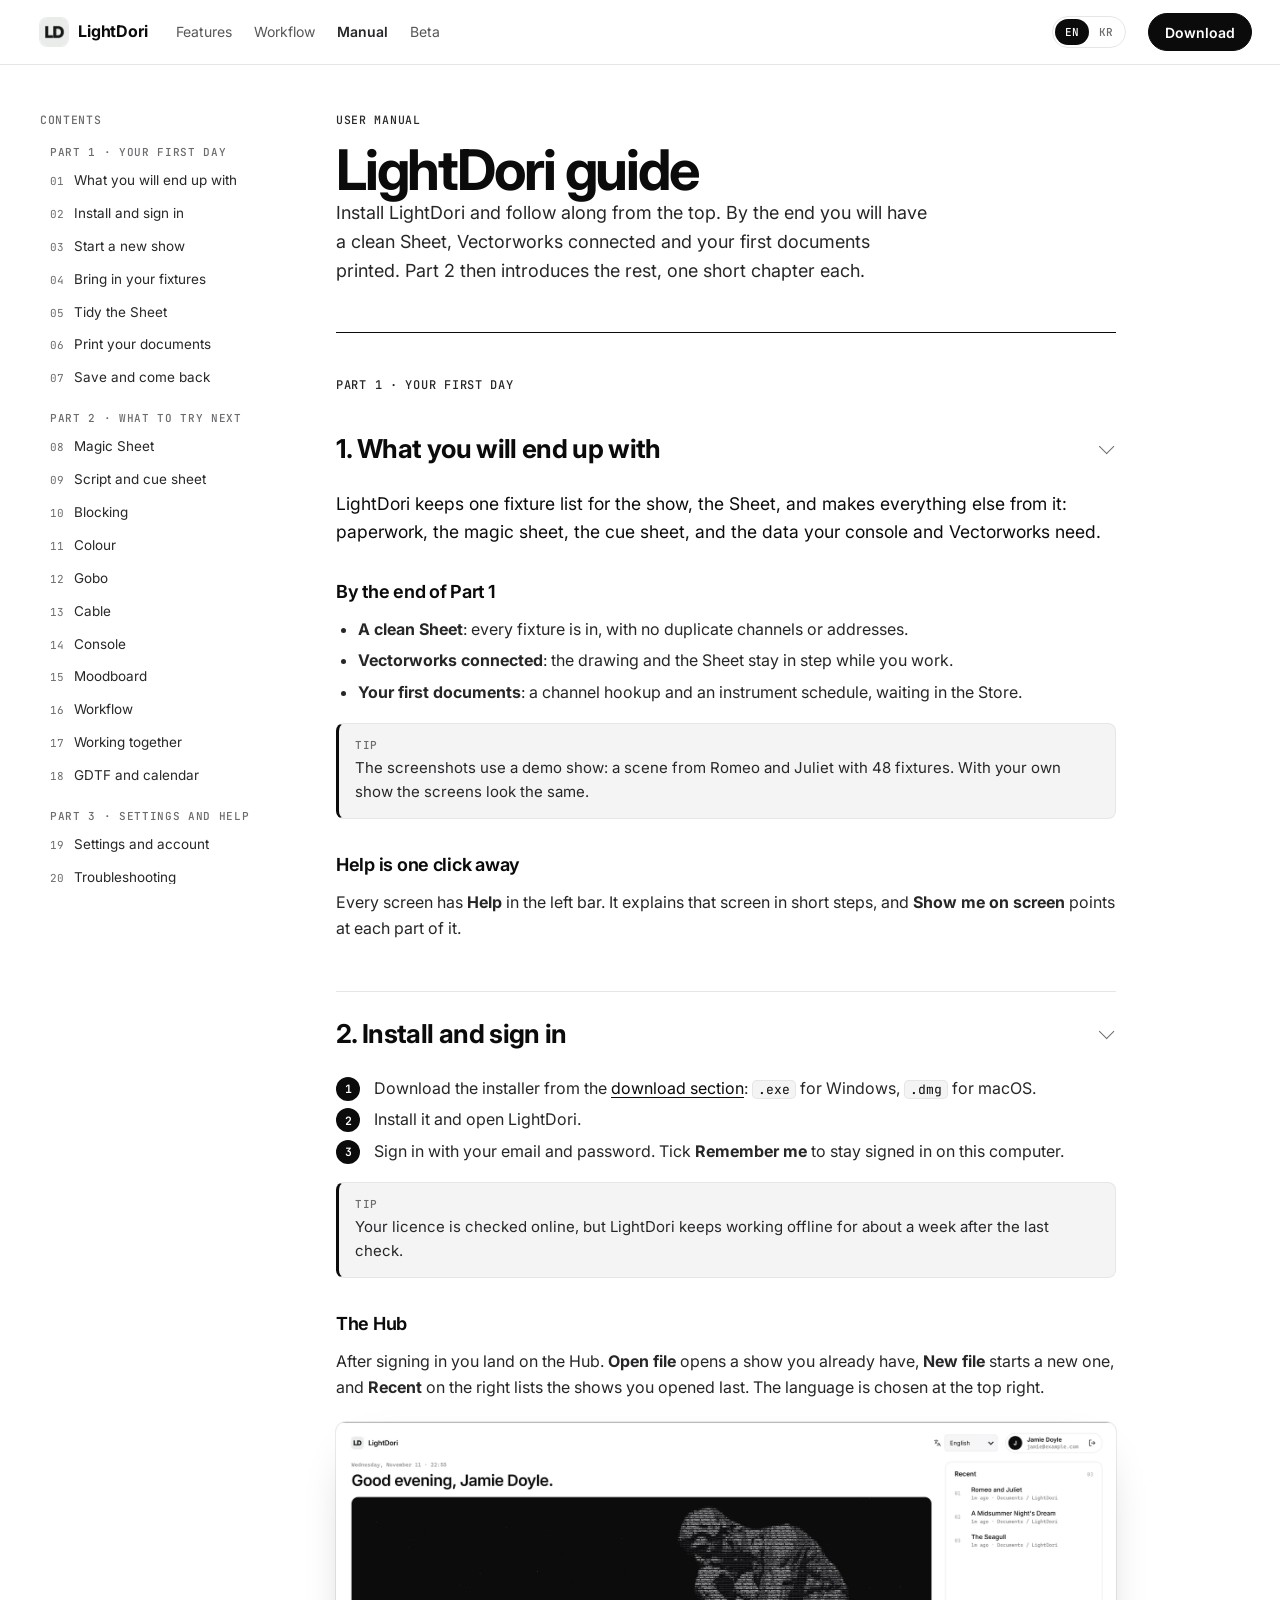
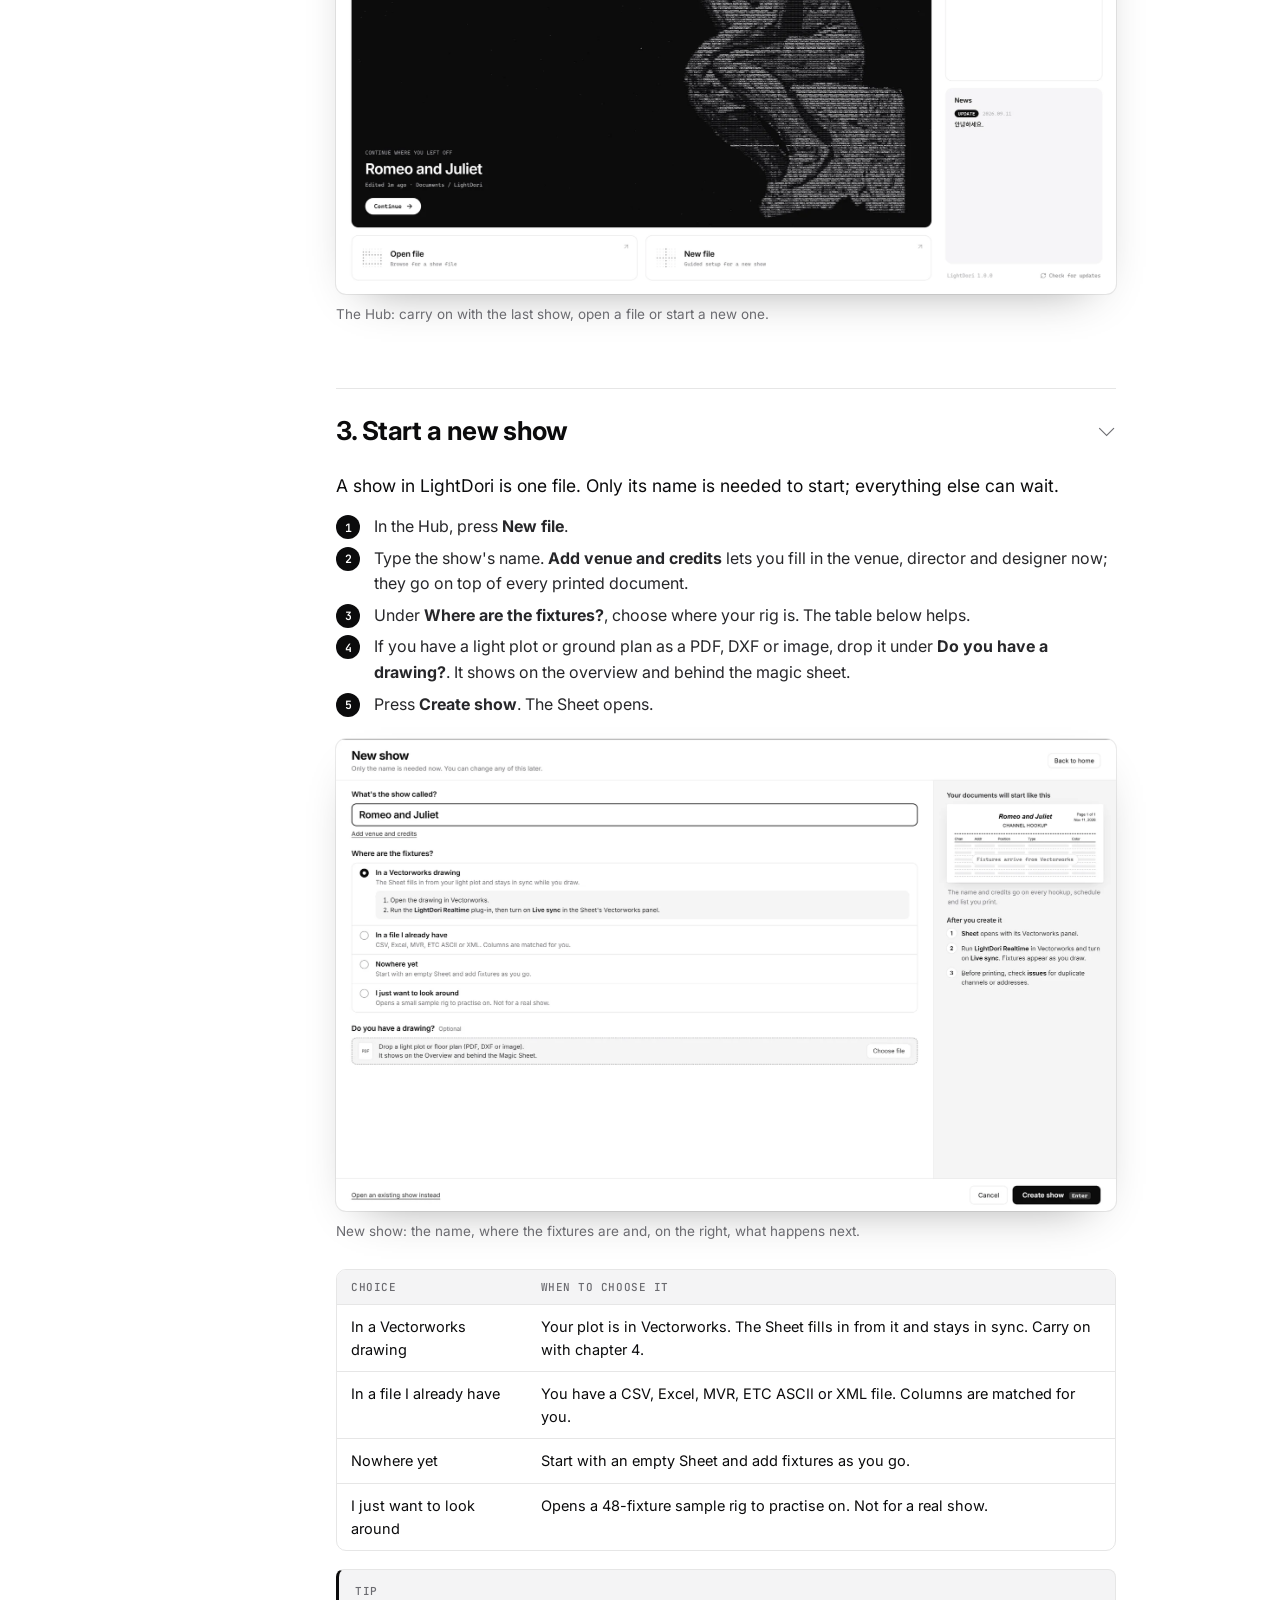
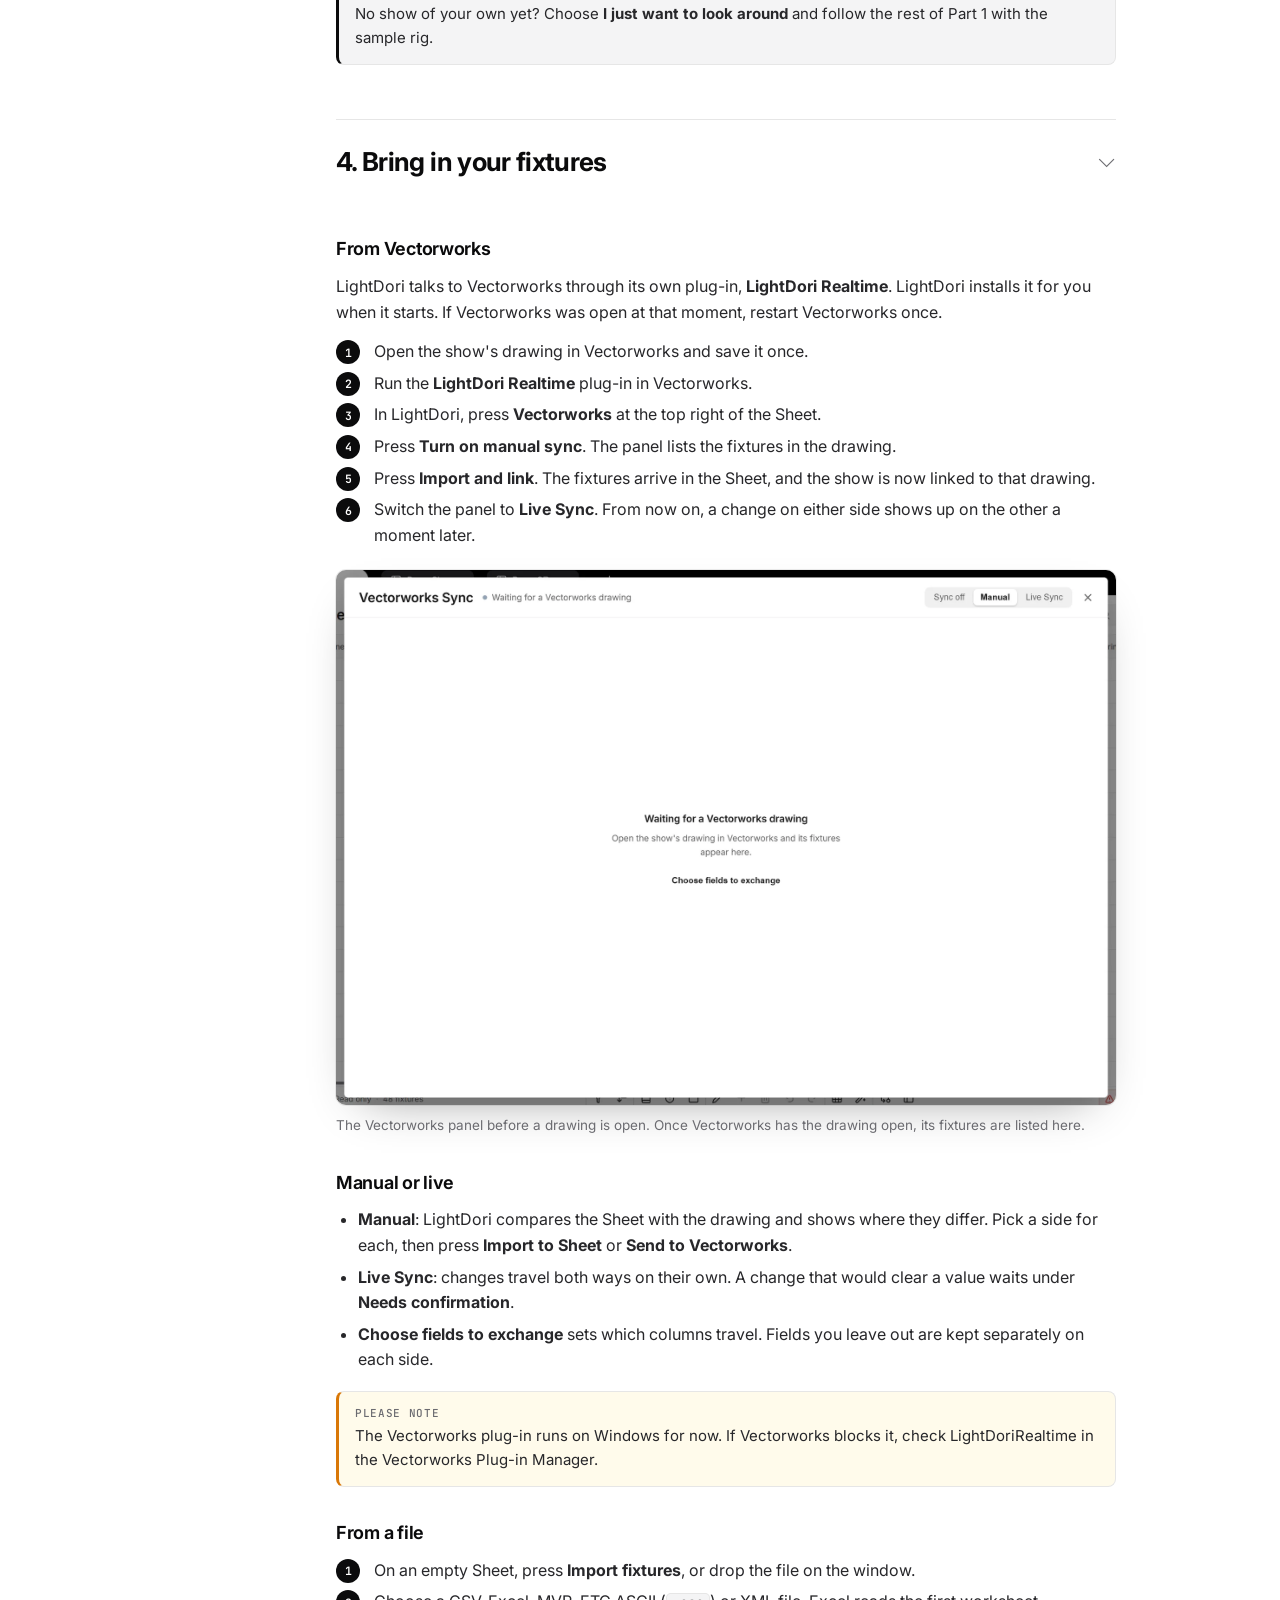
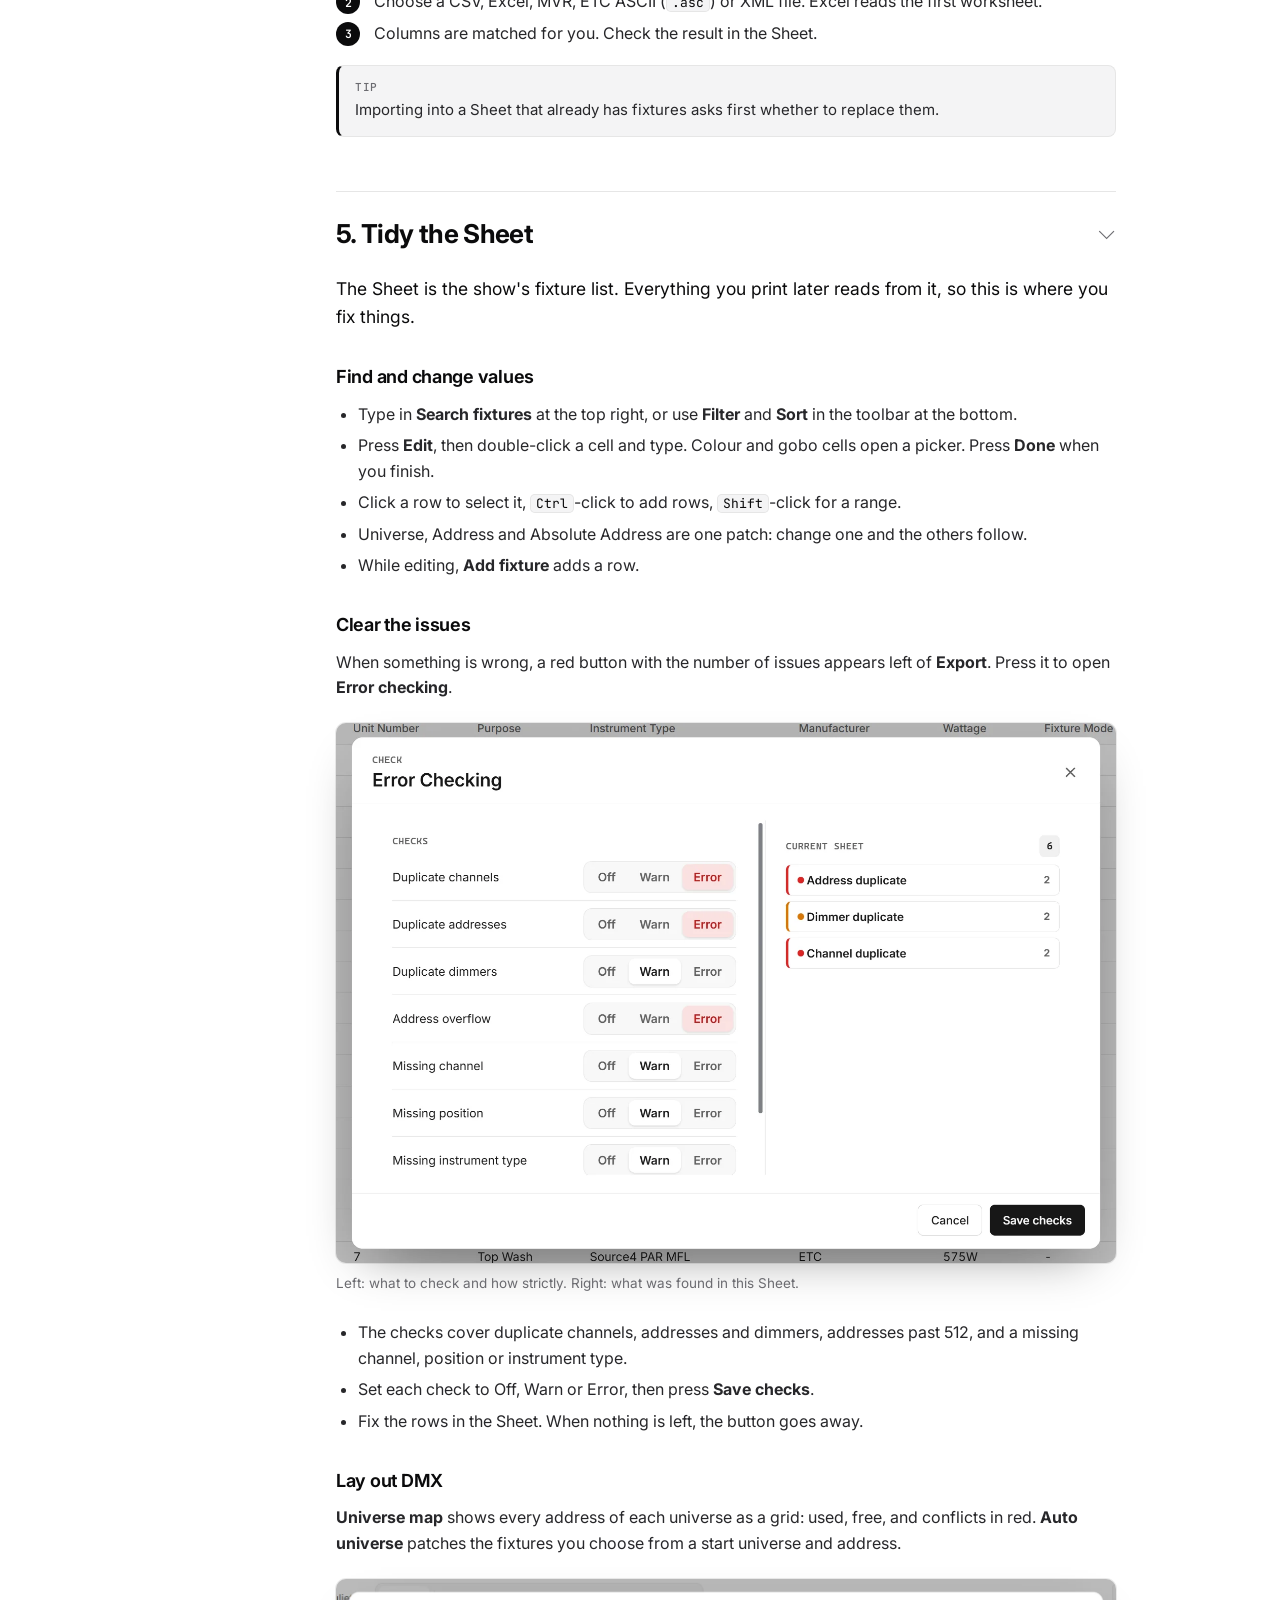
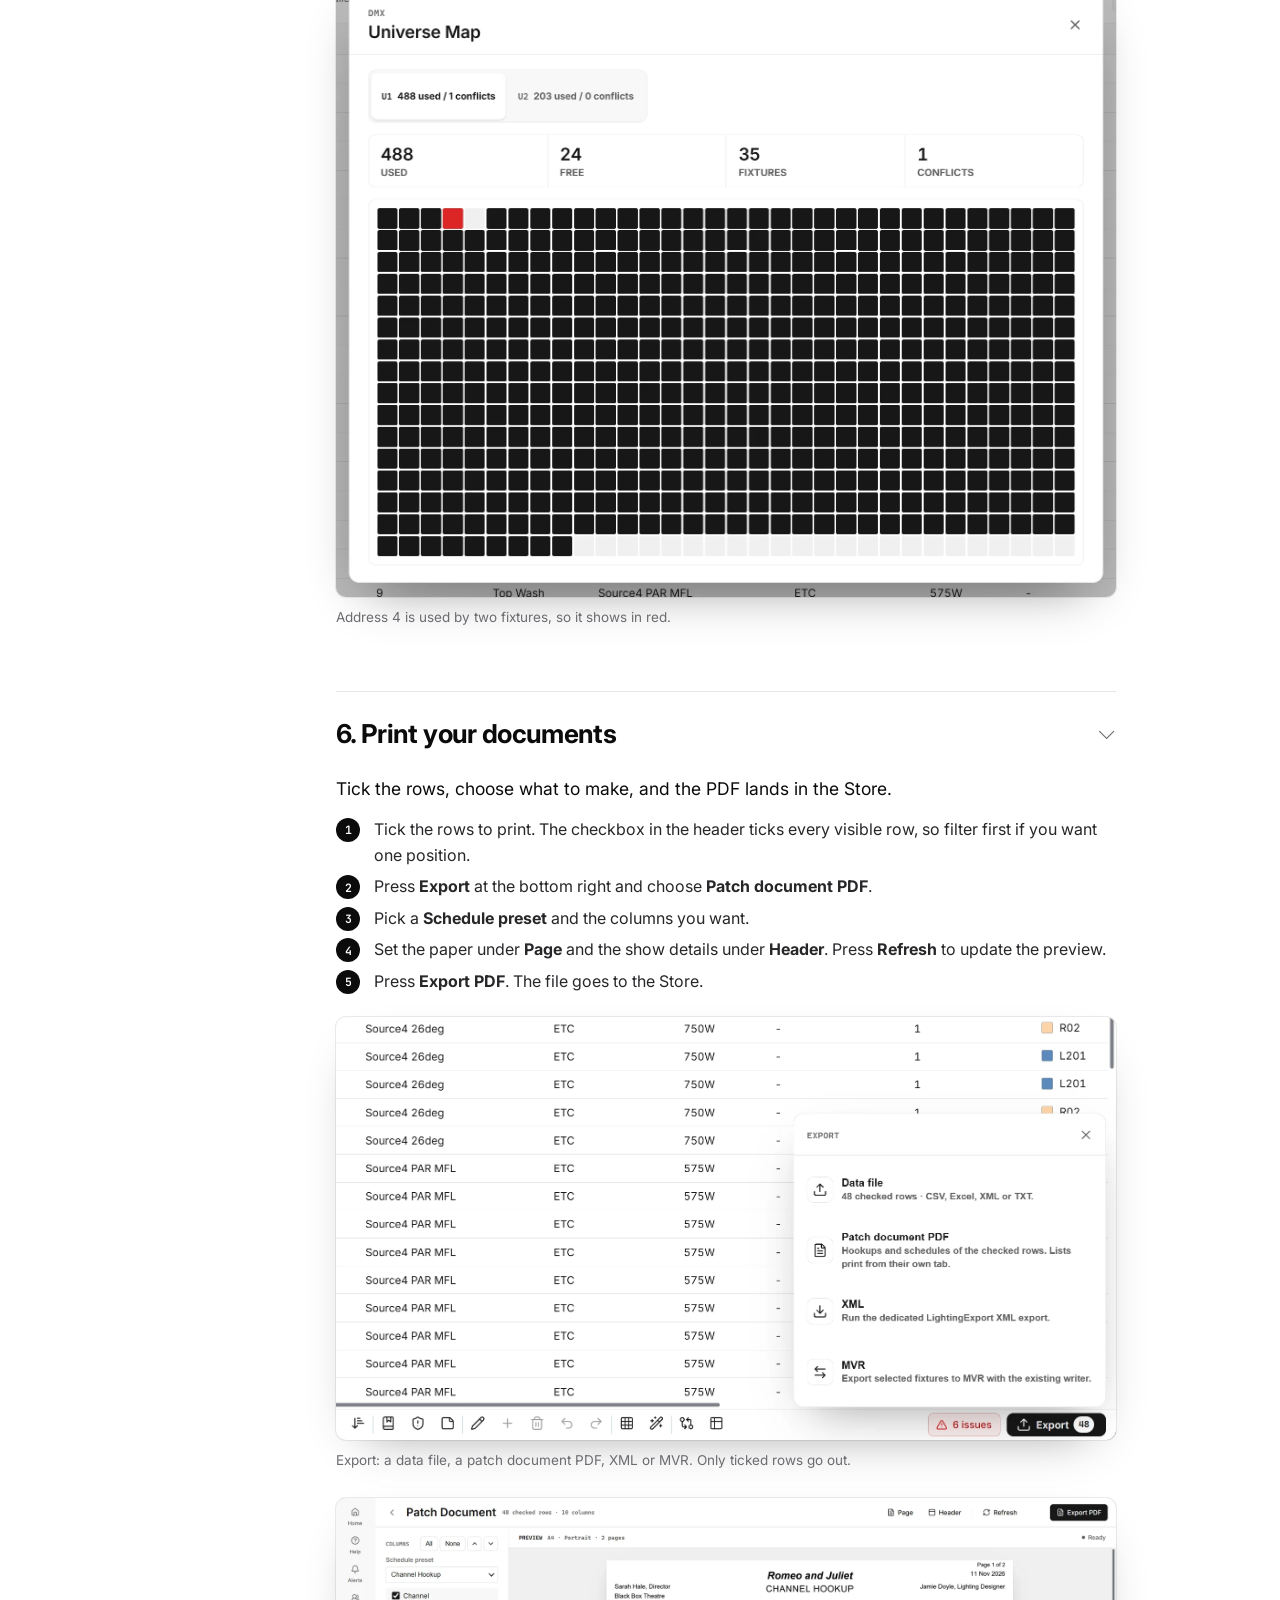
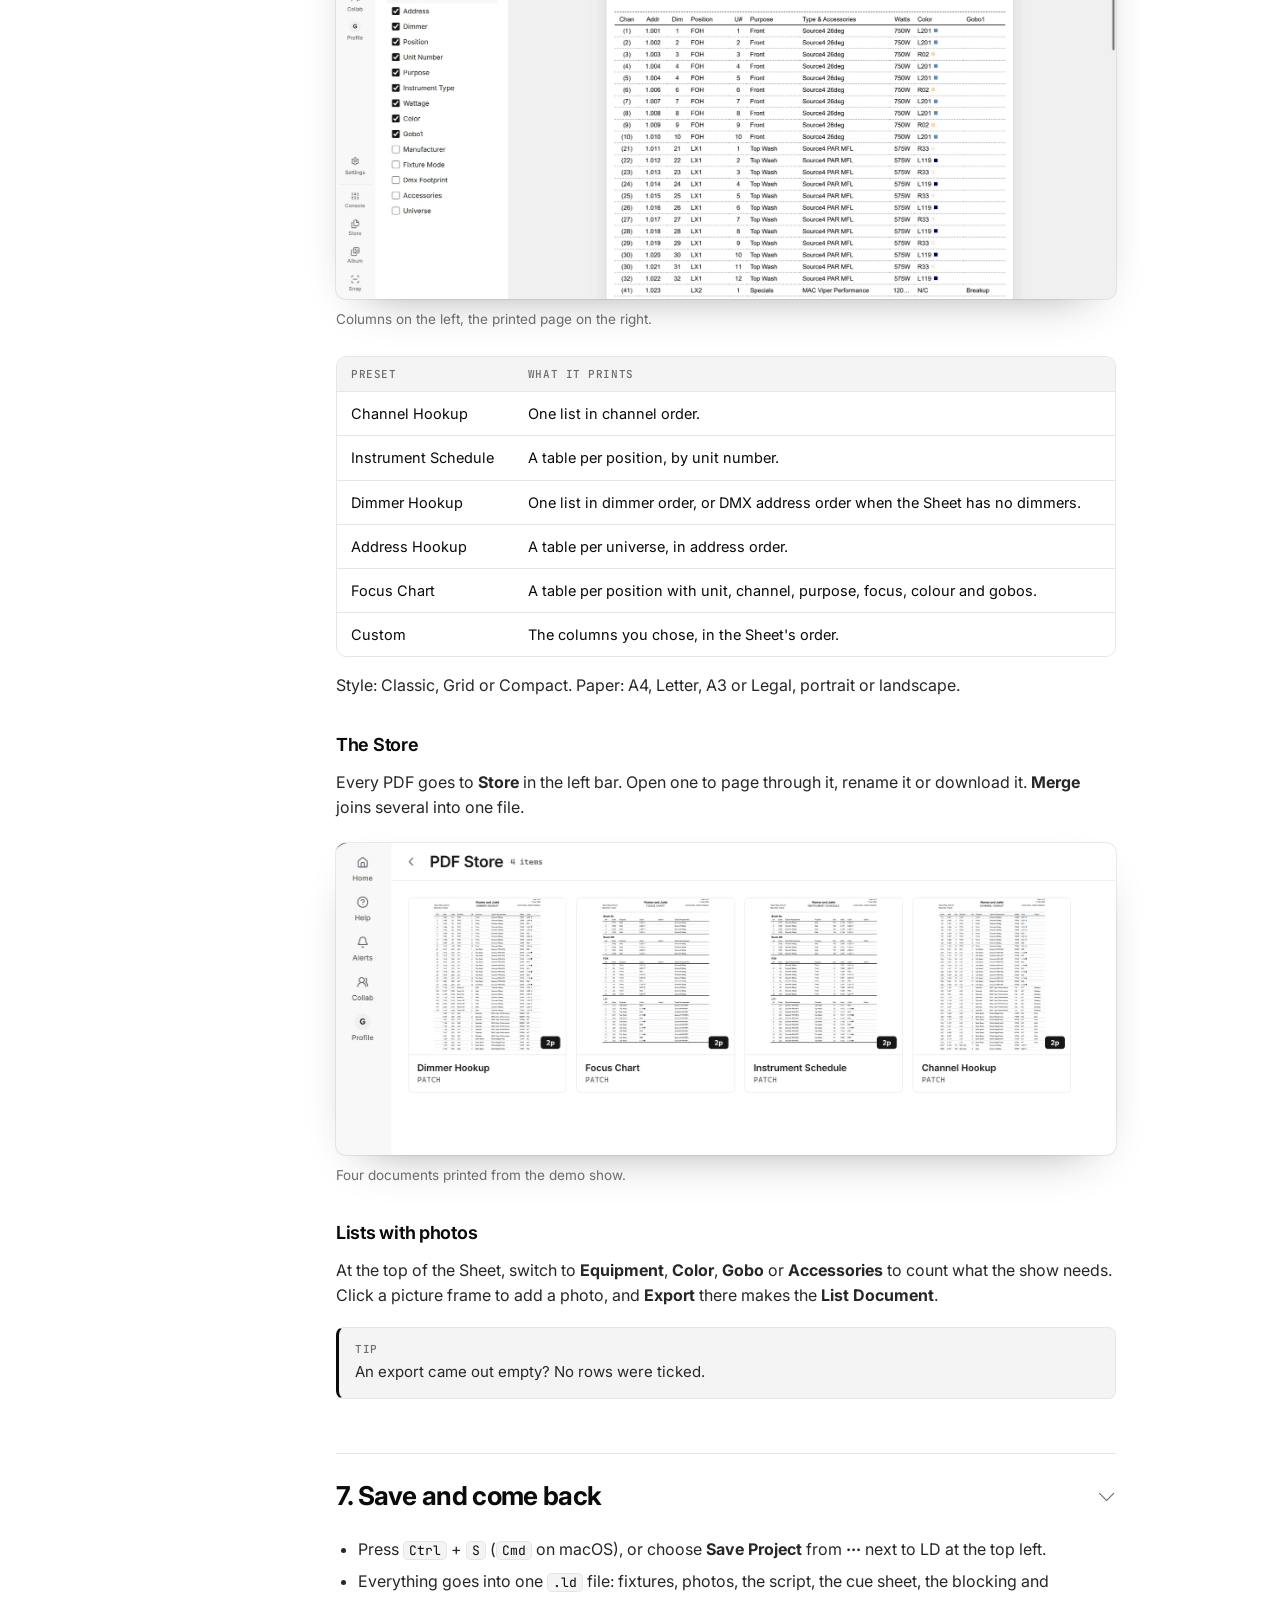
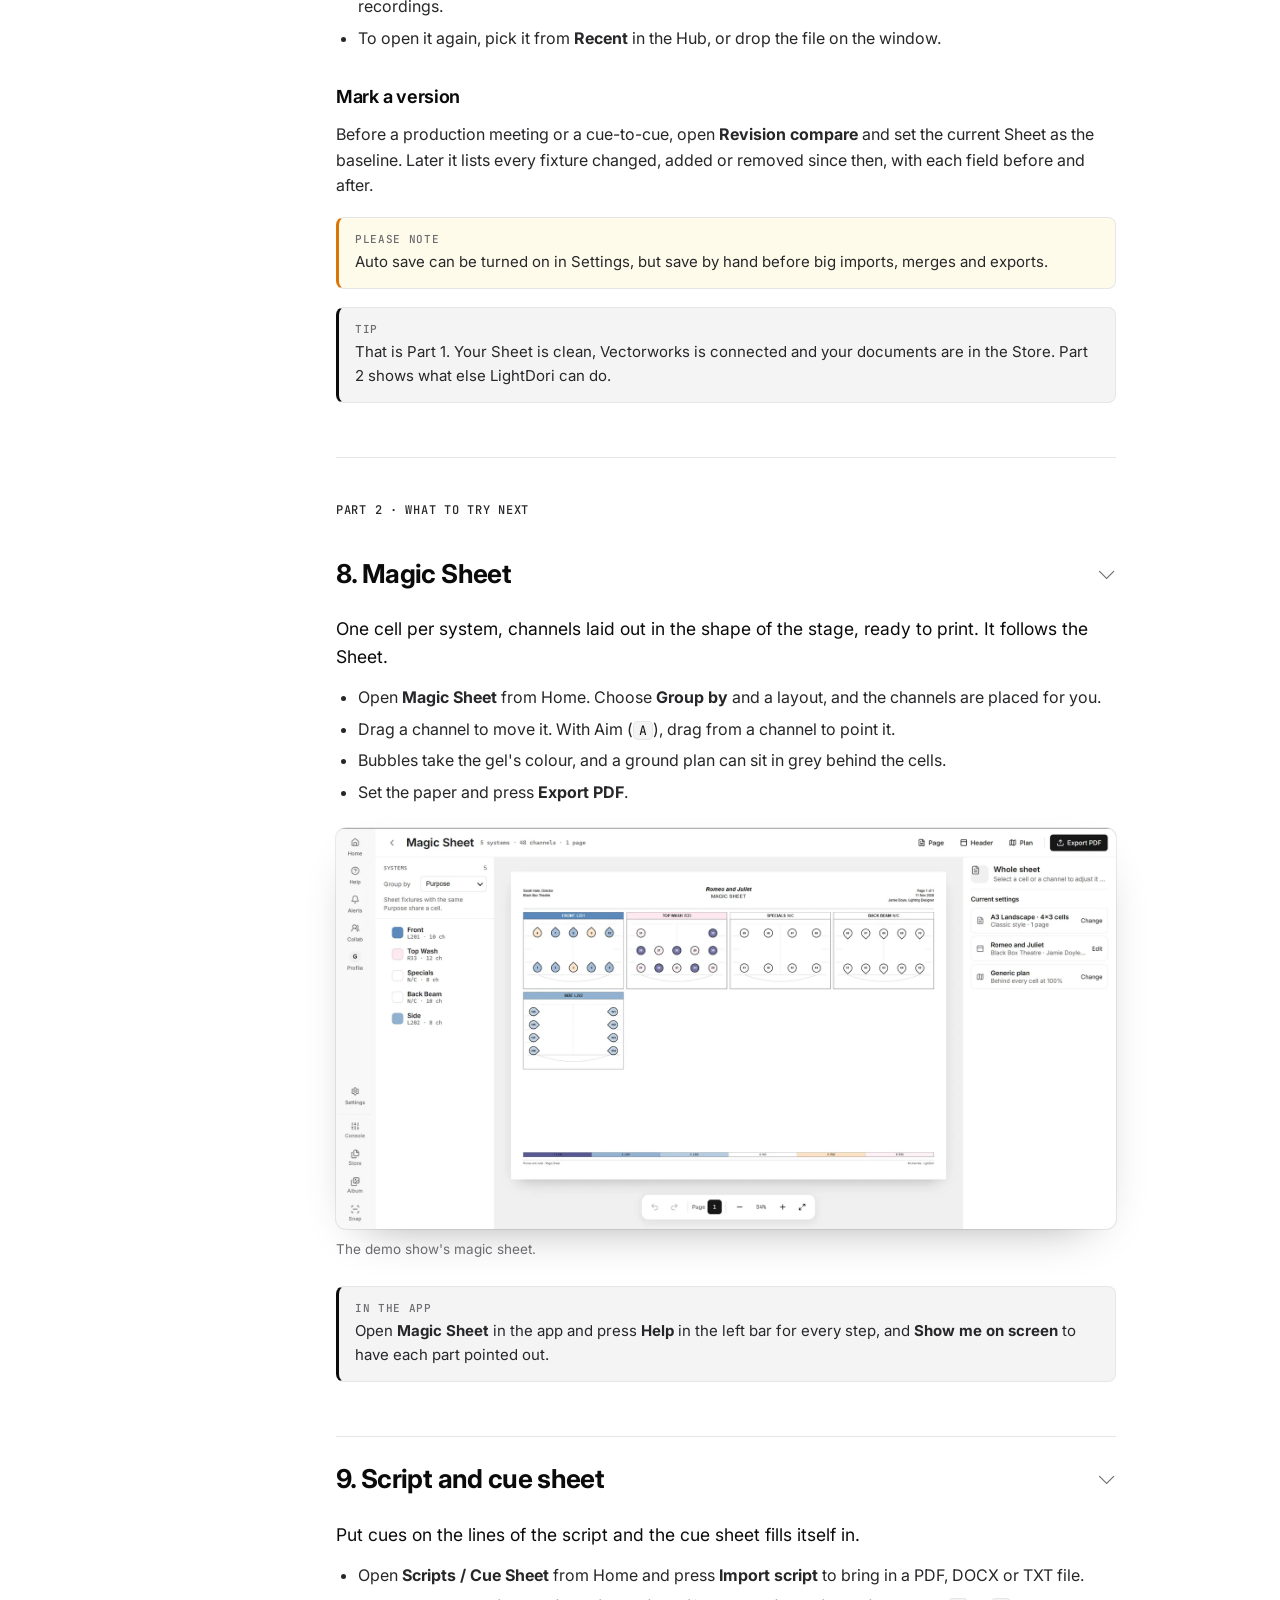
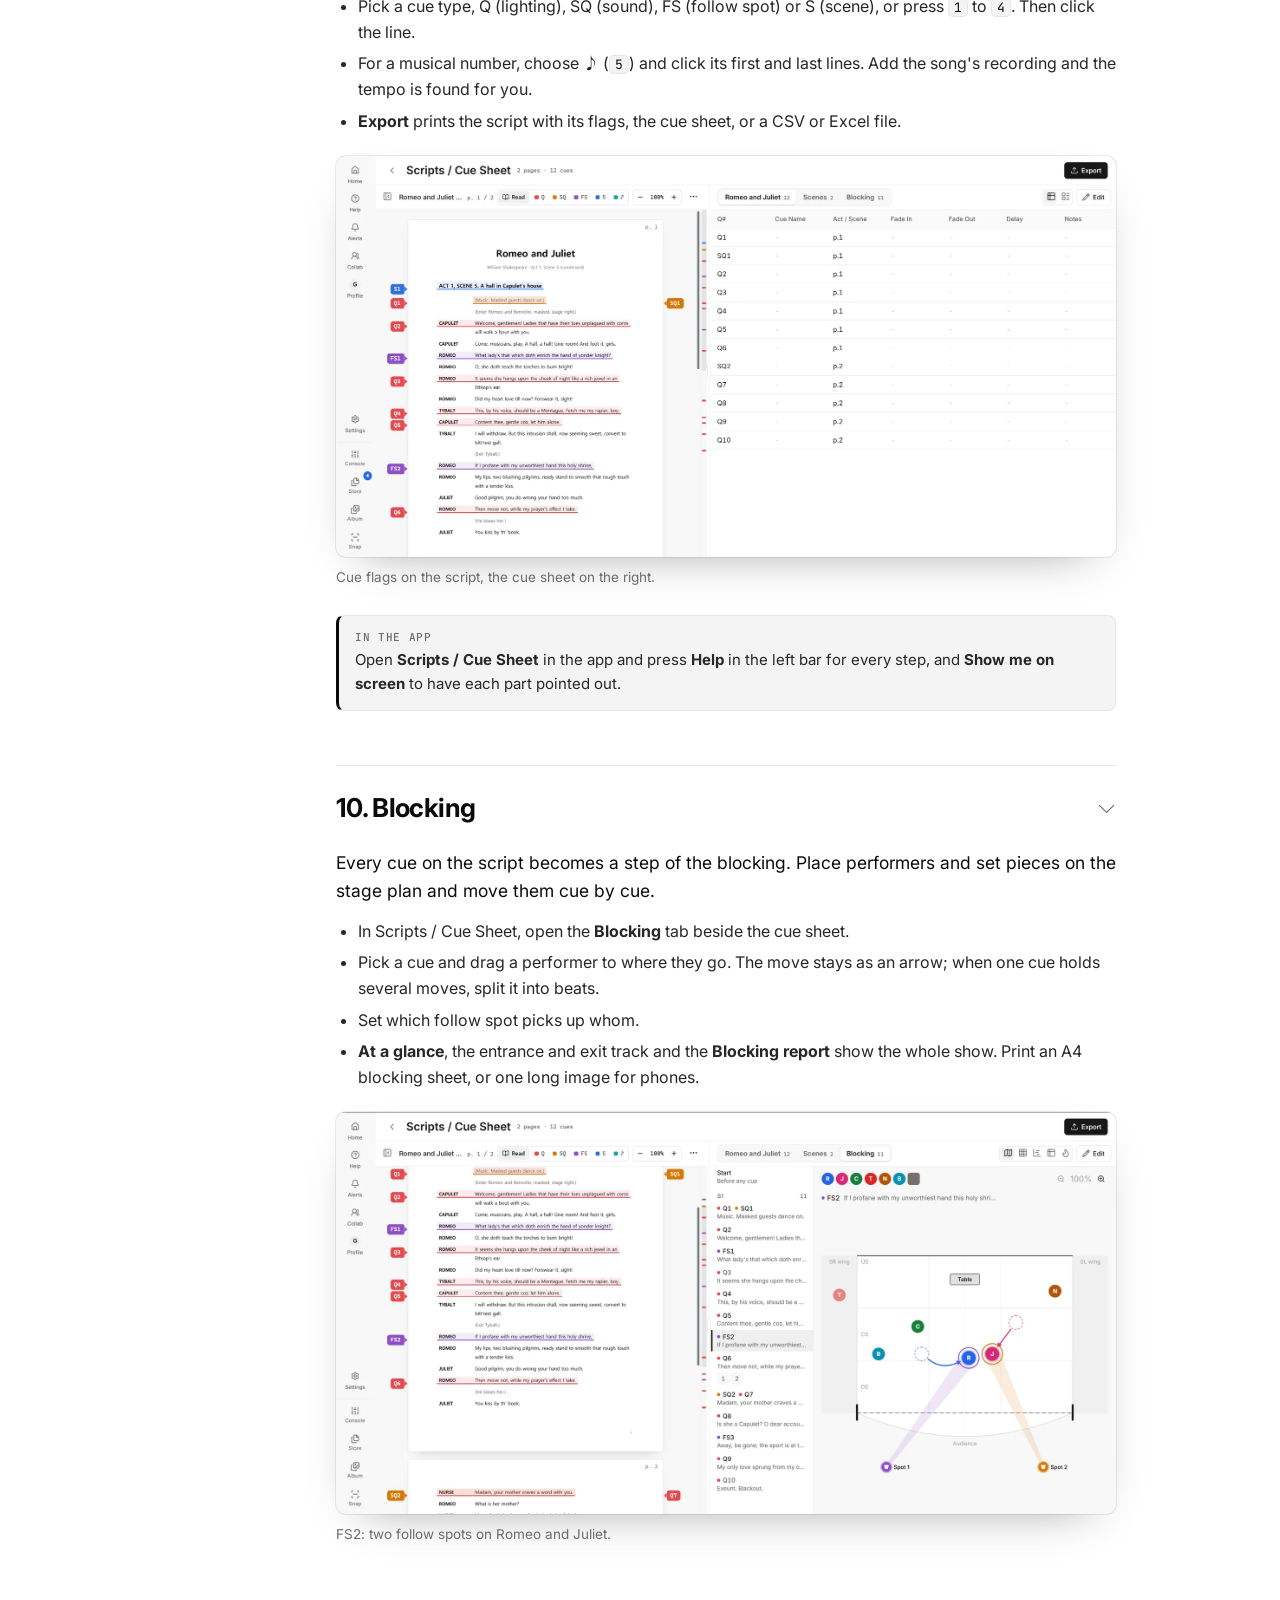
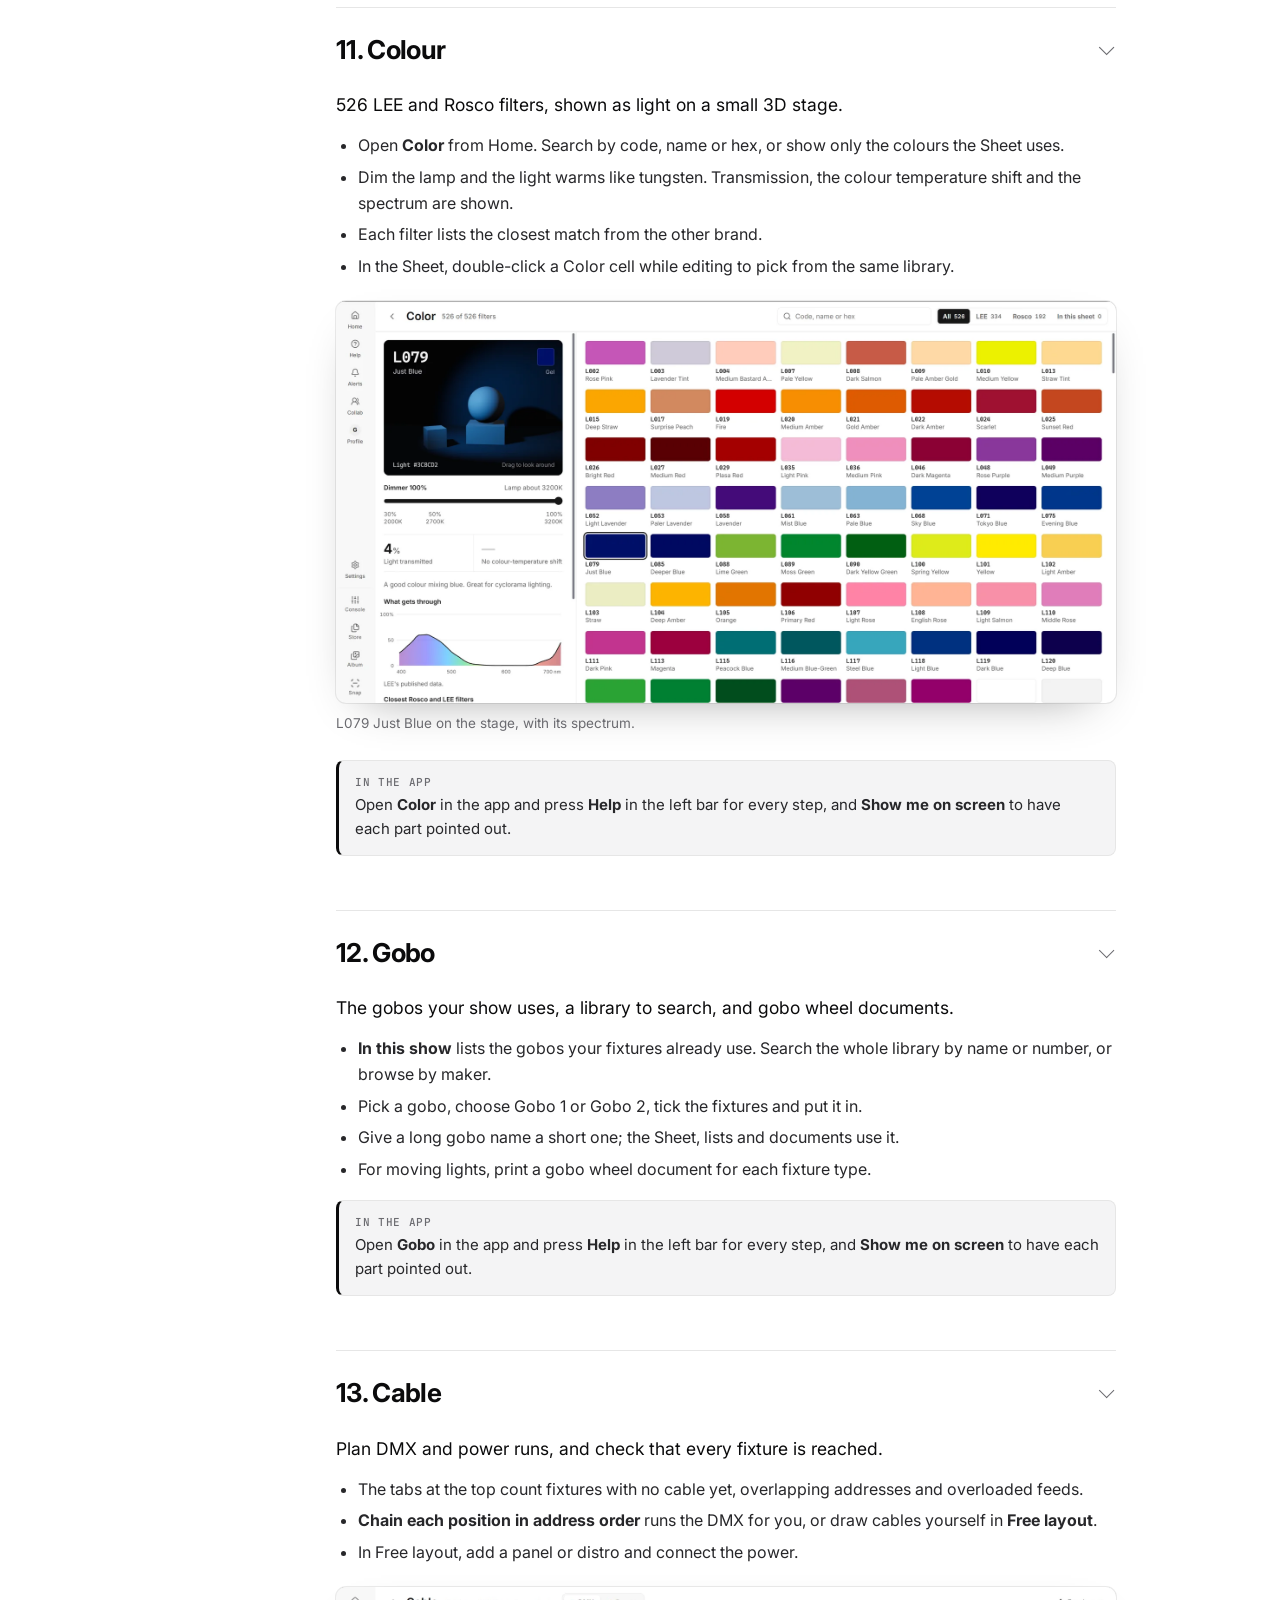
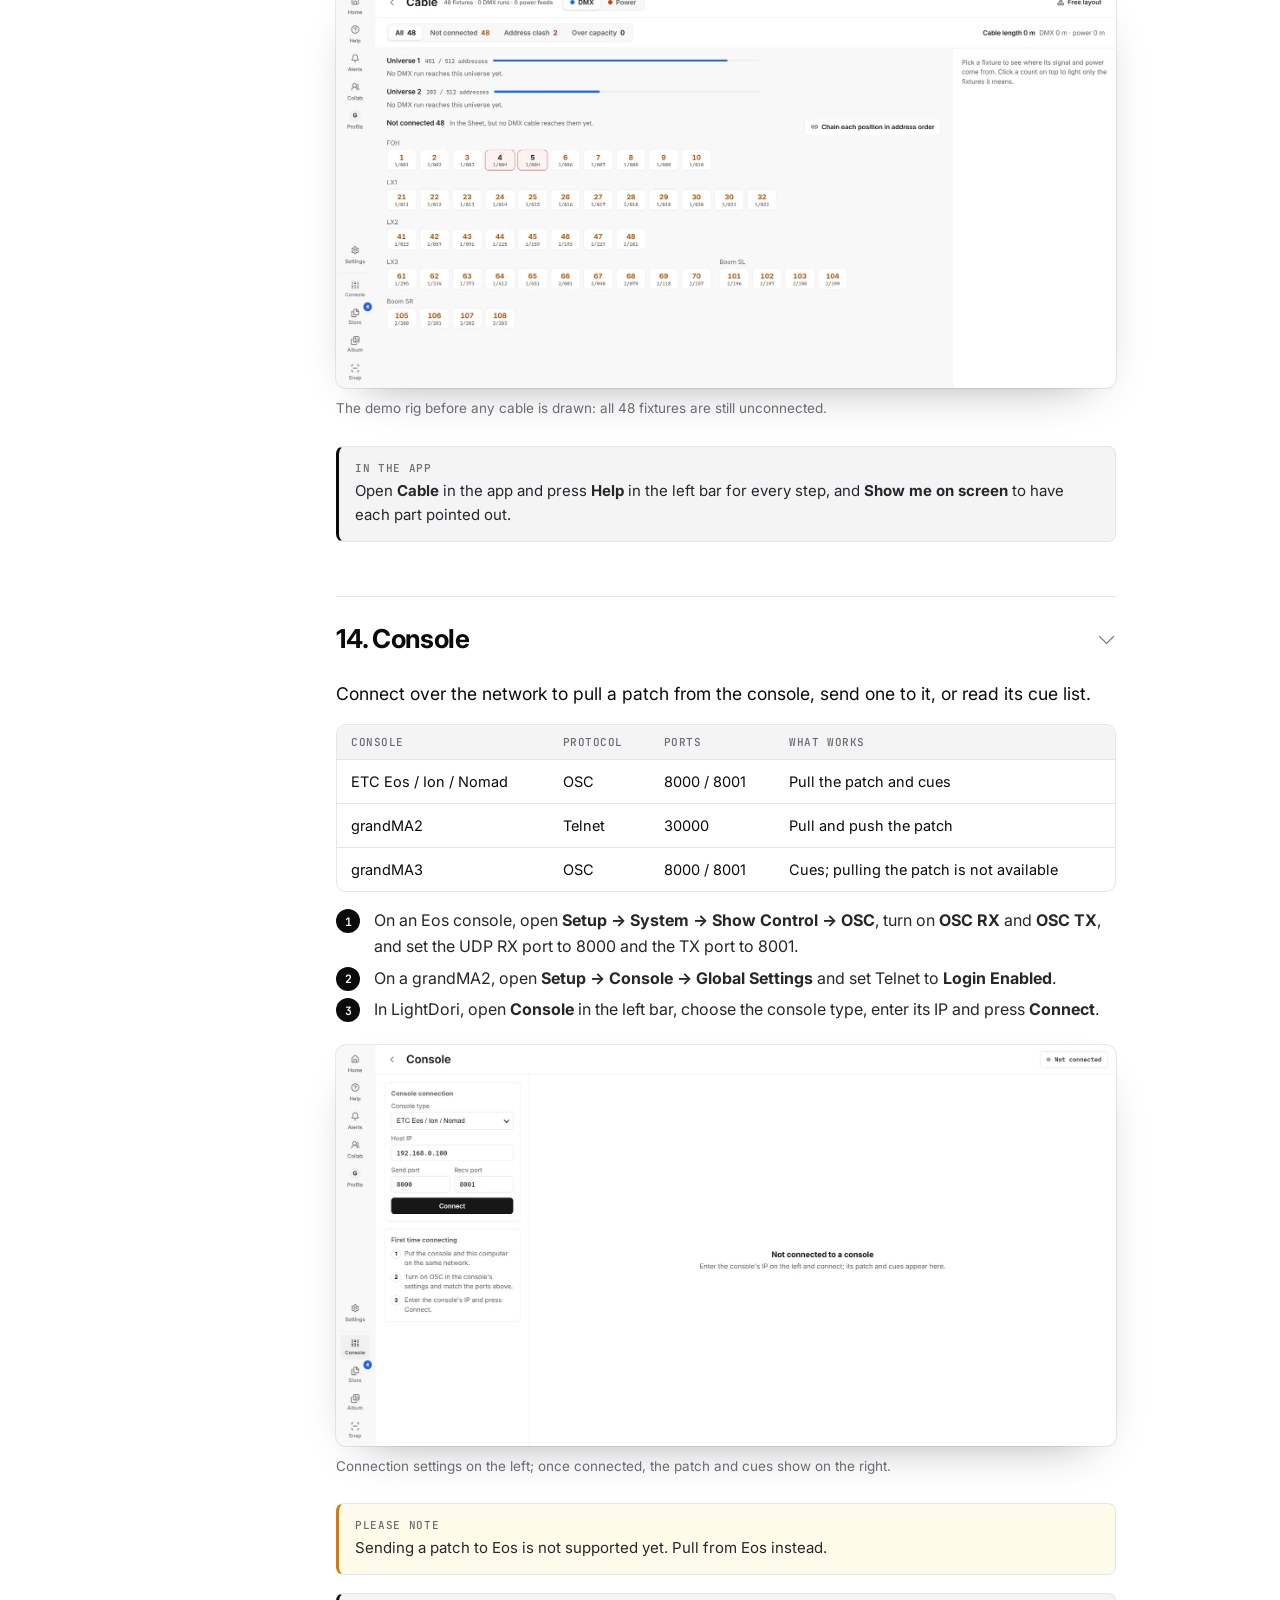
==== commit 0a7eb545: "홈페이지 새 기능 반영과 매뉴얼 개편 - 홈페이지: 시트 내보내기, 동선표, 컬러, 매직시트를 앞에 두고 나머지 기능 목록 갱신 - 데모 공연(로미오와 줄리엣)으로 찍은 한국어/영" ====
--- a/manual.html
+++ b/manual.html
@@ -4,12 +4,12 @@
     <meta charset="utf-8" />
     <meta name="viewport" content="width=device-width, initial-scale=1" />
     <title data-i18n="manual.meta.title">Manual — LightDori</title>
-    <meta name="description" data-i18n-content="manual.meta.desc" content="LightDori user manual: the Sheet, patch documents, Magic Sheet, script and cue sheet, Moodboard, Vectorworks sync, console connection and troubleshooting." />
+    <meta name="description" data-i18n-content="manual.meta.desc" content="LightDori user manual: install, start a show, connect Vectorworks, tidy the Sheet and print your first documents. Then magic sheet, cues, blocking, colour, cable and console." />
     <link rel="icon" href="./assets/app-icon.png" />
     <link rel="preconnect" href="https://fonts.googleapis.com" />
     <link rel="preconnect" href="https://fonts.gstatic.com" crossorigin />
     <link href="https://fonts.googleapis.com/css2?family=Inter:wght@400;500;600;700&family=JetBrains+Mono:wght@400;500&family=Noto+Sans+KR:wght@400;500;700&display=swap" rel="stylesheet" />
-    <link rel="stylesheet" href="./styles.css?v=20261020d" />
+    <link rel="stylesheet" href="./styles.css?v=20261111d" />
   </head>
   <body class="page-manual">
     <!-- Generated from one source with manual-i18n.js; edit both together. -->
@@ -34,20 +34,28 @@
       <aside class="manual__toc" data-i18n-aria="manual.toc.aria" aria-label="Manual contents">
         <p class="eyebrow" data-i18n="manual.toc.eyebrow">Contents</p>
         <ol>
-          <li><a href="#overview" data-i18n="m.overview.toc">What LightDori does</a></li>
-          <li><a href="#start" data-i18n="m.start.toc">Getting started</a></li>
-          <li><a href="#sheet" data-i18n="m.sheet.toc">Sheet</a></li>
-          <li><a href="#patch" data-i18n="m.patch.toc">Patch Document</a></li>
+          <li class="manual__toc-part" data-i18n="m.part1">Part 1 · Your first day</li>
+          <li><a href="#overview" data-i18n="m.overview.toc">What you will end up with</a></li>
+          <li><a href="#install" data-i18n="m.install.toc">Install and sign in</a></li>
+          <li><a href="#new-show" data-i18n="m.new-show.toc">Start a new show</a></li>
+          <li><a href="#import" data-i18n="m.import.toc">Bring in your fixtures</a></li>
+          <li><a href="#sheet" data-i18n="m.sheet.toc">Tidy the Sheet</a></li>
+          <li><a href="#documents" data-i18n="m.documents.toc">Print your documents</a></li>
+          <li><a href="#save" data-i18n="m.save.toc">Save and come back</a></li>
+          <li class="manual__toc-part" data-i18n="m.part2">Part 2 · What to try next</li>
           <li><a href="#magic" data-i18n="m.magic.toc">Magic Sheet</a></li>
-          <li><a href="#cue" data-i18n="m.cue.toc">Script &amp; cue sheet</a></li>
+          <li><a href="#cues" data-i18n="m.cues.toc">Script and cue sheet</a></li>
+          <li><a href="#blocking" data-i18n="m.blocking.toc">Blocking</a></li>
+          <li><a href="#color" data-i18n="m.color.toc">Colour</a></li>
+          <li><a href="#gobo" data-i18n="m.gobo.toc">Gobo</a></li>
+          <li><a href="#cable" data-i18n="m.cable.toc">Cable</a></li>
+          <li><a href="#console" data-i18n="m.console.toc">Console</a></li>
           <li><a href="#mood" data-i18n="m.mood.toc">Moodboard</a></li>
-          <li><a href="#library" data-i18n="m.library.toc">Colour, gobo &amp; fixture libraries</a></li>
-          <li><a href="#workflow" data-i18n="m.workflow.toc">Workflow &amp; PDF Store</a></li>
-          <li><a href="#vw" data-i18n="m.vw.toc">Vectorworks sync</a></li>
-          <li><a href="#console" data-i18n="m.console.toc">Console connection</a></li>
-          <li><a href="#export" data-i18n="m.export.toc">Import &amp; export</a></li>
-          <li><a href="#settings" data-i18n="m.settings.toc">Settings</a></li>
-          <li><a href="#account" data-i18n="m.account.toc">Account &amp; collaboration</a></li>
+          <li><a href="#workflow" data-i18n="m.workflow.toc">Workflow</a></li>
+          <li><a href="#collab" data-i18n="m.collab.toc">Working together</a></li>
+          <li><a href="#more" data-i18n="m.more.toc">GDTF and calendar</a></li>
+          <li class="manual__toc-part" data-i18n="m.part3">Part 3 · Settings and help</li>
+          <li><a href="#settings" data-i18n="m.settings.toc">Settings and account</a></li>
           <li><a href="#tips" data-i18n="m.tips.toc">Troubleshooting</a></li>
         </ol>
         <p class="manual__toc-tools"><button type="button" class="manual__toc-toggle" id="toc-toggle" data-i18n="manual.toc.collapseAll">Collapse all</button></p>
@@ -57,359 +65,419 @@
         <header class="manual__hero">
           <p class="eyebrow" data-i18n="manual.hero.eyebrow">User manual</p>
           <h1 data-i18n="manual.hero.title">LightDori guide</h1>
-          <p class="manual__lede" data-i18n="manual.hero.lede">From your first patch list to the console handoff. Written for lighting designers, production electricians and shop teams — no LightDori experience assumed.</p>
+          <p class="manual__lede" data-i18n="manual.hero.lede">Install LightDori and follow along from the top. By the end you will have a clean Sheet, Vectorworks connected and your first documents printed. Part 2 then introduces the rest, one short chapter each.</p>
         </header>
+        <p class="manual__part" data-i18n="m.part1">Part 1 · Your first day</p>
         <details class="manual__section" id="overview" open>
-          <summary class="manual__summary"><h2 data-i18n="m.overview.title">1. What LightDori does</h2></summary>
-          <div class="manual__section-body">
-            <p class="manual__lead" data-i18n="m.overview.1">LightDori is a desktop workspace for lighting production data. You keep one fixture list, and LightDori turns it into the patch, the paperwork, the magic sheet and the exports each department needs.</p>
-            <p data-i18n="m.overview.2">It runs on Windows and macOS, works offline, and is built for theatre, touring and rental-shop work.</p>
-            <h3 data-i18n="m.overview.3">The core loop</h3>
+          <summary class="manual__summary"><h2 data-i18n="m.overview.title">1. What you will end up with</h2></summary>
+          <div class="manual__section-body">
+            <p class="manual__lead" data-i18n="m.overview.1">LightDori keeps one fixture list for the show, the Sheet, and makes everything else from it: paperwork, the magic sheet, the cue sheet, and the data your console and Vectorworks need.</p>
+            <h3 data-i18n="m.overview.2">By the end of Part 1</h3>
+            <ul>
+              <li data-i18n-html="m.overview.3"><strong>A clean Sheet</strong>: every fixture is in, with no duplicate channels or addresses.</li>
+              <li data-i18n-html="m.overview.4"><strong>Vectorworks connected</strong>: the drawing and the Sheet stay in step while you work.</li>
+              <li data-i18n-html="m.overview.5"><strong>Your first documents</strong>: a channel hookup and an instrument schedule, waiting in the Store.</li>
+            </ul>
+            <div class="manual__note">
+              <span class="manual__note-label" data-i18n="manual.ui.tip">Tip</span>
+              <p data-i18n="m.overview.6">The screenshots use a demo show: a scene from Romeo and Juliet with 48 fixtures. With your own show the screens look the same.</p>
+            </div>
+            <h3 data-i18n="m.overview.7">Help is one click away</h3>
+            <p data-i18n-html="m.overview.8">Every screen has <strong>Help</strong> in the left bar. It explains that screen in short steps, and <strong>Show me on screen</strong> points at each part of it.</p>
+          </div>
+        </details>
+        <details class="manual__section" id="install" open>
+          <summary class="manual__summary"><h2 data-i18n="m.install.title">2. Install and sign in</h2></summary>
+          <div class="manual__section-body">
             <ol class="manual__steps">
-              <li data-i18n-html="m.overview.4">Build or import the fixture list in the <strong>Sheet</strong>.</li>
-              <li data-i18n="m.overview.5">Patch universes and addresses, and clear the error list.</li>
-              <li data-i18n-html="m.overview.6">Print a <strong>patch document</strong> and a <strong>magic sheet</strong> to the PDF Store.</li>
-              <li data-i18n-html="m.overview.7">Keep <strong>Vectorworks</strong> in step, and hand the data to the <strong>console</strong>.</li>
+              <li data-i18n-html="m.install.1">Download the installer from the <a href="./index.html#download">download section</a>: <code>.exe</code> for Windows, <code>.dmg</code> for macOS.</li>
+              <li data-i18n="m.install.2">Install it and open LightDori.</li>
+              <li data-i18n-html="m.install.3">Sign in with your email and password. Tick <strong>Remember me</strong> to stay signed in on this computer.</li>
             </ol>
-            <h3 data-i18n="m.overview.8">What is in the app</h3>
-            <ul>
-              <li data-i18n-html="m.overview.9"><strong>Sheet</strong> — the fixture table, with filters, presets, error checking, work notes, DMX tools and revision compare.</li>
-              <li data-i18n-html="m.overview.10"><strong>Patch Document</strong> — hookups, schedules and focus charts laid out for print.</li>
-              <li data-i18n-html="m.overview.11"><strong>Magic Sheet</strong> — one cell per system, channels placed on the stage plan.</li>
-              <li data-i18n-html="m.overview.12"><strong>Scripts / Cue Sheet</strong> — cue markers on the script and the cue sheet that follows them.</li>
-              <li data-i18n-html="m.overview.13"><strong>Moodboard</strong> — reference boards, page per scene.</li>
-              <li data-i18n-html="m.overview.14"><strong>Colour, Gobo, GDTF, Cable, Calendar, Workflow</strong> — libraries and planning tools.</li>
-              <li data-i18n-html="m.overview.15"><strong>Console</strong> and <strong>PDF Store</strong> on the left rail.</li>
-            </ul>
-          </div>
-        </details>
-        <details class="manual__section" id="start" open>
-          <summary class="manual__summary"><h2 data-i18n="m.start.title">2. Getting started</h2></summary>
-          <div class="manual__section-body">
-            <h3 data-i18n="m.start.1">Signing in</h3>
-            <p data-i18n-html="m.start.2">LightDori asks for your account the first time it opens. Enter your email and password and press <strong>Sign In</strong>, or choose <strong>Create an Account</strong>. Tick <strong>Remember me</strong> to stay signed in on that computer.</p>
             <div class="manual__note">
               <span class="manual__note-label" data-i18n="manual.ui.tip">Tip</span>
-              <p data-i18n="m.start.3">Your licence is confirmed online, but LightDori keeps working offline for about a week after the last successful check.</p>
-            </div>
-            <h3 data-i18n="m.start.4">The hub</h3>
-            <p data-i18n-html="m.start.5">After signing in you land on the hub: <strong>Open file</strong> for an existing <code>.ld</code> project or a data file, <strong>New file</strong> for the guided setup, your <strong>Recent</strong> files on the right, and news from us below them.</p>
-            <figure class="manual__shot">
-              <img src="./assets/manual/hub.webp" alt="The LightDori hub" data-i18n-alt="m.start.6" loading="lazy" />
-              <figcaption data-i18n="m.start.7">The hub — open a show, start a new one, or pick up a recent file.</figcaption>
-            </figure>
-            <h3 data-i18n="m.start.8">The project overview</h3>
-            <p data-i18n-html="m.start.9">A project opens on its overview. Click the title to rename the show and fill in the credits (venue, director, lighting design and so on) — the patch documents and the magic sheet use them for their header block. Drop the show poster on <strong>cover image</strong> and a plot or ground plan on <strong>drawing</strong>.</p>
-            <p data-i18n="m.start.10">The large cards open the main workspaces — Sheet, Scripts / Cue Sheet, Moodboard, Magic Sheet — and the list beside them opens Colour, Gobo, GDTF, Cable, Calendar and Workflow. Each open project gets its own tab at the top of the window.</p>
-            <figure class="manual__shot">
-              <img src="./assets/manual/workspace-home.webp" alt="The project overview" data-i18n-alt="m.start.11" loading="lazy" />
-              <figcaption data-i18n="m.start.12">The overview — credits on the left, workspaces in the middle, libraries on the right.</figcaption>
-            </figure>
-            <h3 data-i18n="m.start.13">The left rail</h3>
-            <ul>
-              <li data-i18n-html="m.start.14"><strong>Home, Help, Alerts</strong> — back to the overview, help for the screen you are on, and warnings about your data.</li>
-              <li data-i18n-html="m.start.15"><strong>Collab, Profile, Settings</strong> — shared sessions, your account and preferences.</li>
-              <li data-i18n-html="m.start.16"><strong>Console, Store, Album, Snap</strong> — the console link, the PDF Store, and screen captures.</li>
-            </ul>
-            <h3 data-i18n="m.start.17">Saving</h3>
-            <p data-i18n-html="m.start.18">A project is one <code>.ld</code> file. <kbd>Ctrl</kbd> + <kbd>S</kbd> saves, <kbd>Ctrl</kbd> + <kbd>Shift</kbd> + <kbd>S</kbd> saves a copy, <kbd>Ctrl</kbd> + <kbd>O</kbd> opens (use <kbd>Cmd</kbd> on macOS).</p>
+              <p data-i18n="m.install.4">Your licence is checked online, but LightDori keeps working offline for about a week after the last check.</p>
+            </div>
+            <h3 data-i18n="m.install.5">The Hub</h3>
+            <p data-i18n-html="m.install.6">After signing in you land on the Hub. <strong>Open file</strong> opens a show you already have, <strong>New file</strong> starts a new one, and <strong>Recent</strong> on the right lists the shows you opened last. The language is chosen at the top right.</p>
+            <figure class="manual__shot">
+              <img src="./assets/manual/en/hub.webp" data-i18n-src="m.shot.hub" alt="The LightDori Hub" data-i18n-alt="m.shot.hub.alt" loading="lazy" />
+              <figcaption data-i18n="m.shot.hub.cap">The Hub: carry on with the last show, open a file or start a new one.</figcaption>
+            </figure>
+          </div>
+        </details>
+        <details class="manual__section" id="new-show" open>
+          <summary class="manual__summary"><h2 data-i18n="m.new-show.title">3. Start a new show</h2></summary>
+          <div class="manual__section-body">
+            <p class="manual__lead" data-i18n="m.new-show.1">A show in LightDori is one file. Only its name is needed to start; everything else can wait.</p>
+            <ol class="manual__steps">
+              <li data-i18n-html="m.new-show.2">In the Hub, press <strong>New file</strong>.</li>
+              <li data-i18n-html="m.new-show.3">Type the show's name. <strong>Add venue and credits</strong> lets you fill in the venue, director and designer now; they go on top of every printed document.</li>
+              <li data-i18n-html="m.new-show.4">Under <strong>Where are the fixtures?</strong>, choose where your rig is. The table below helps.</li>
+              <li data-i18n-html="m.new-show.5">If you have a light plot or ground plan as a PDF, DXF or image, drop it under <strong>Do you have a drawing?</strong>. It shows on the overview and behind the magic sheet.</li>
+              <li data-i18n-html="m.new-show.6">Press <strong>Create show</strong>. The Sheet opens.</li>
+            </ol>
+            <figure class="manual__shot">
+              <img src="./assets/manual/en/new-show.webp" data-i18n-src="m.shot.new-show" alt="The New show guide with a Vectorworks drawing chosen" data-i18n-alt="m.shot.new-show.alt" loading="lazy" />
+              <figcaption data-i18n="m.shot.new-show.cap">New show: the name, where the fixtures are and, on the right, what happens next.</figcaption>
+            </figure>
+            <div class="manual__table-wrap"><table class="manual__table"><thead><tr><th data-i18n="m.new-show.7">Choice</th><th data-i18n="m.new-show.8">When to choose it</th></tr></thead><tbody><tr><td data-i18n="m.new-show.9">In a Vectorworks drawing</td><td data-i18n="m.new-show.10">Your plot is in Vectorworks. The Sheet fills in from it and stays in sync. Carry on with chapter 4.</td></tr><tr><td data-i18n="m.new-show.11">In a file I already have</td><td data-i18n="m.new-show.12">You have a CSV, Excel, MVR, ETC ASCII or XML file. Columns are matched for you.</td></tr><tr><td data-i18n="m.new-show.13">Nowhere yet</td><td data-i18n="m.new-show.14">Start with an empty Sheet and add fixtures as you go.</td></tr><tr><td data-i18n="m.new-show.15">I just want to look around</td><td data-i18n="m.new-show.16">Opens a 48-fixture sample rig to practise on. Not for a real show.</td></tr></tbody></table></div>
+            <div class="manual__note">
+              <span class="manual__note-label" data-i18n="manual.ui.tip">Tip</span>
+              <p data-i18n-html="m.new-show.17">No show of your own yet? Choose <strong>I just want to look around</strong> and follow the rest of Part 1 with the sample rig.</p>
+            </div>
+          </div>
+        </details>
+        <details class="manual__section" id="import" open>
+          <summary class="manual__summary"><h2 data-i18n="m.import.title">4. Bring in your fixtures</h2></summary>
+          <div class="manual__section-body">
+            <h3 data-i18n="m.import.1">From Vectorworks</h3>
+            <p data-i18n-html="m.import.2">LightDori talks to Vectorworks through its own plug-in, <strong>LightDori Realtime</strong>. LightDori installs it for you when it starts. If Vectorworks was open at that moment, restart Vectorworks once.</p>
+            <ol class="manual__steps">
+              <li data-i18n="m.import.3">Open the show's drawing in Vectorworks and save it once.</li>
+              <li data-i18n-html="m.import.4">Run the <strong>LightDori Realtime</strong> plug-in in Vectorworks.</li>
+              <li data-i18n-html="m.import.5">In LightDori, press <strong>Vectorworks</strong> at the top right of the Sheet.</li>
+              <li data-i18n-html="m.import.6">Press <strong>Turn on manual sync</strong>. The panel lists the fixtures in the drawing.</li>
+              <li data-i18n-html="m.import.7">Press <strong>Import and link</strong>. The fixtures arrive in the Sheet, and the show is now linked to that drawing.</li>
+              <li data-i18n-html="m.import.8">Switch the panel to <strong>Live Sync</strong>. From now on, a change on either side shows up on the other a moment later.</li>
+            </ol>
+            <figure class="manual__shot">
+              <img src="./assets/manual/en/vw-panel.webp" data-i18n-src="m.shot.vw-panel" alt="The Vectorworks panel waiting for a drawing" data-i18n-alt="m.shot.vw-panel.alt" loading="lazy" />
+              <figcaption data-i18n="m.shot.vw-panel.cap">The Vectorworks panel before a drawing is open. Once Vectorworks has the drawing open, its fixtures are listed here.</figcaption>
+            </figure>
+            <h3 data-i18n="m.import.9">Manual or live</h3>
+            <ul>
+              <li data-i18n-html="m.import.10"><strong>Manual</strong>: LightDori compares the Sheet with the drawing and shows where they differ. Pick a side for each, then press <strong>Import to Sheet</strong> or <strong>Send to Vectorworks</strong>.</li>
+              <li data-i18n-html="m.import.11"><strong>Live Sync</strong>: changes travel both ways on their own. A change that would clear a value waits under <strong>Needs confirmation</strong>.</li>
+              <li data-i18n-html="m.import.12"><strong>Choose fields to exchange</strong> sets which columns travel. Fields you leave out are kept separately on each side.</li>
+            </ul>
             <div class="manual__note manual__note--warn">
               <span class="manual__note-label" data-i18n="manual.ui.caution">Please note</span>
-              <p data-i18n="m.start.19">Auto save is available in Settings, but save by hand before big imports, merges and exports.</p>
+              <p data-i18n="m.import.13">The Vectorworks plug-in runs on Windows for now. If Vectorworks blocks it, check LightDoriRealtime in the Vectorworks Plug-in Manager.</p>
+            </div>
+            <h3 data-i18n="m.import.14">From a file</h3>
+            <ol class="manual__steps">
+              <li data-i18n-html="m.import.15">On an empty Sheet, press <strong>Import fixtures</strong>, or drop the file on the window.</li>
+              <li data-i18n-html="m.import.16">Choose a CSV, Excel, MVR, ETC ASCII (<code>.asc</code>) or XML file. Excel reads the first worksheet.</li>
+              <li data-i18n="m.import.17">Columns are matched for you. Check the result in the Sheet.</li>
+            </ol>
+            <div class="manual__note">
+              <span class="manual__note-label" data-i18n="manual.ui.tip">Tip</span>
+              <p data-i18n="m.import.18">Importing into a Sheet that already has fixtures asks first whether to replace them.</p>
             </div>
           </div>
         </details>
         <details class="manual__section" id="sheet" open>
-          <summary class="manual__summary"><h2 data-i18n="m.sheet.title">3. Sheet</h2></summary>
-          <div class="manual__section-body">
-            <p class="manual__lead" data-i18n="m.sheet.1">The Sheet is the fixture table everything else reads from: the patch documents, the magic sheet, the Vectorworks exchange and the console.</p>
-            <p data-i18n="m.sheet.2">Columns come from what you imported, so a sheet from an MVR looks different from one built from a shop spreadsheet. Typical columns are Channel, Position, Unit Number, Purpose, Device Type, Wattage, Colour, Focus, Dimmer, Universe and Address. Position tabs along the top show one position at a time.</p>
-            <figure class="manual__shot">
-              <img src="./assets/manual/sheet.webp" alt="The Sheet" data-i18n-alt="m.sheet.3" loading="lazy" />
-              <figcaption data-i18n="m.sheet.4">The Sheet — the tool dock floats at the bottom; Vectorworks and search sit at the top right.</figcaption>
-            </figure>
-            <h3 data-i18n="m.sheet.5">The tool dock</h3>
-            <ul>
-              <li data-i18n-html="m.sheet.6"><strong>Filter</strong> and <strong>Sort</strong> — show matching rows only, order by any column.</li>
-              <li data-i18n-html="m.sheet.7"><strong>Presets</strong> — save the current columns, filters and sort order and come back to them.</li>
-              <li data-i18n-html="m.sheet.8"><strong>Error checking</strong> — duplicate channels, addresses and dimmers, address overflow, missing channel, position, instrument type or address. Each check is Off, Warn or Error.</li>
-              <li data-i18n-html="m.sheet.9"><strong>Work notes</strong> — a note per fixture, with a done tick.</li>
-              <li data-i18n-html="m.sheet.10"><strong>Edit</strong> — unlocks the table; <strong>Add fixture</strong> and <strong>Delete selected rows</strong> work while it is on.</li>
-              <li data-i18n-html="m.sheet.11"><strong>Undo / Redo</strong>, <strong>Universe map</strong>, <strong>Auto universe</strong>, <strong>Revision compare</strong> and <strong>Live fixture summary</strong>.</li>
-              <li data-i18n-html="m.sheet.12"><strong>Export</strong> — data file, patch document PDF, XML or MVR. The badge counts the ticked rows.</li>
-            </ul>
+          <summary class="manual__summary"><h2 data-i18n="m.sheet.title">5. Tidy the Sheet</h2></summary>
+          <div class="manual__section-body">
+            <p class="manual__lead" data-i18n="m.sheet.1">The Sheet is the show's fixture list. Everything you print later reads from it, so this is where you fix things.</p>
+            <h3 data-i18n="m.sheet.2">Find and change values</h3>
+            <ul>
+              <li data-i18n-html="m.sheet.3">Type in <strong>Search fixtures</strong> at the top right, or use <strong>Filter</strong> and <strong>Sort</strong> in the toolbar at the bottom.</li>
+              <li data-i18n-html="m.sheet.4">Press <strong>Edit</strong>, then double-click a cell and type. Colour and gobo cells open a picker. Press <strong>Done</strong> when you finish.</li>
+              <li data-i18n-html="m.sheet.5">Click a row to select it, <kbd>Ctrl</kbd>-click to add rows, <kbd>Shift</kbd>-click for a range.</li>
+              <li data-i18n="m.sheet.6">Universe, Address and Absolute Address are one patch: change one and the others follow.</li>
+              <li data-i18n-html="m.sheet.7">While editing, <strong>Add fixture</strong> adds a row.</li>
+            </ul>
+            <h3 data-i18n="m.sheet.8">Clear the issues</h3>
+            <p data-i18n-html="m.sheet.9">When something is wrong, a red button with the number of issues appears left of <strong>Export</strong>. Press it to open <strong>Error checking</strong>.</p>
+            <figure class="manual__shot">
+              <img src="./assets/manual/en/error-checking.webp" data-i18n-src="m.shot.error-checking" alt="Error checking with three kinds of duplicates found" data-i18n-alt="m.shot.error-checking.alt" loading="lazy" />
+              <figcaption data-i18n="m.shot.error-checking.cap">Left: what to check and how strictly. Right: what was found in this Sheet.</figcaption>
+            </figure>
+            <ul>
+              <li data-i18n="m.sheet.10">The checks cover duplicate channels, addresses and dimmers, addresses past 512, and a missing channel, position or instrument type.</li>
+              <li data-i18n-html="m.sheet.11">Set each check to Off, Warn or Error, then press <strong>Save checks</strong>.</li>
+              <li data-i18n="m.sheet.12">Fix the rows in the Sheet. When nothing is left, the button goes away.</li>
+            </ul>
+            <h3 data-i18n="m.sheet.13">Lay out DMX</h3>
+            <p data-i18n-html="m.sheet.14"><strong>Universe map</strong> shows every address of each universe as a grid: used, free, and conflicts in red. <strong>Auto universe</strong> patches the fixtures you choose from a start universe and address.</p>
+            <figure class="manual__shot">
+              <img src="./assets/manual/en/universe-map.webp" data-i18n-src="m.shot.universe-map" alt="Universe map with one conflict" data-i18n-alt="m.shot.universe-map.alt" loading="lazy" />
+              <figcaption data-i18n="m.shot.universe-map.cap">Address 4 is used by two fixtures, so it shows in red.</figcaption>
+            </figure>
+          </div>
+        </details>
+        <details class="manual__section" id="documents" open>
+          <summary class="manual__summary"><h2 data-i18n="m.documents.title">6. Print your documents</h2></summary>
+          <div class="manual__section-body">
+            <p class="manual__lead" data-i18n="m.documents.1">Tick the rows, choose what to make, and the PDF lands in the Store.</p>
+            <ol class="manual__steps">
+              <li data-i18n="m.documents.2">Tick the rows to print. The checkbox in the header ticks every visible row, so filter first if you want one position.</li>
+              <li data-i18n-html="m.documents.3">Press <strong>Export</strong> at the bottom right and choose <strong>Patch document PDF</strong>.</li>
+              <li data-i18n-html="m.documents.4">Pick a <strong>Schedule preset</strong> and the columns you want.</li>
+              <li data-i18n-html="m.documents.5">Set the paper under <strong>Page</strong> and the show details under <strong>Header</strong>. Press <strong>Refresh</strong> to update the preview.</li>
+              <li data-i18n-html="m.documents.6">Press <strong>Export PDF</strong>. The file goes to the Store.</li>
+            </ol>
+            <figure class="manual__shot">
+              <img src="./assets/manual/en/export-menu.webp" data-i18n-src="m.shot.export-menu" alt="The Export menu in the Sheet" data-i18n-alt="m.shot.export-menu.alt" loading="lazy" />
+              <figcaption data-i18n="m.shot.export-menu.cap">Export: a data file, a patch document PDF, XML or MVR. Only ticked rows go out.</figcaption>
+            </figure>
+            <figure class="manual__shot">
+              <img src="./assets/manual/en/patch-document.webp" data-i18n-src="m.shot.patch-document" alt="A channel hookup in the patch document" data-i18n-alt="m.shot.patch-document.alt" loading="lazy" />
+              <figcaption data-i18n="m.shot.patch-document.cap">Columns on the left, the printed page on the right.</figcaption>
+            </figure>
+            <div class="manual__table-wrap"><table class="manual__table"><thead><tr><th data-i18n="m.documents.7">Preset</th><th data-i18n="m.documents.8">What it prints</th></tr></thead><tbody><tr><td data-i18n="m.documents.9">Channel Hookup</td><td data-i18n="m.documents.10">One list in channel order.</td></tr><tr><td data-i18n="m.documents.11">Instrument Schedule</td><td data-i18n="m.documents.12">A table per position, by unit number.</td></tr><tr><td data-i18n="m.documents.13">Dimmer Hookup</td><td data-i18n="m.documents.14">One list in dimmer order, or DMX address order when the Sheet has no dimmers.</td></tr><tr><td data-i18n="m.documents.15">Address Hookup</td><td data-i18n="m.documents.16">A table per universe, in address order.</td></tr><tr><td data-i18n="m.documents.17">Focus Chart</td><td data-i18n="m.documents.18">A table per position with unit, channel, purpose, focus, colour and gobos.</td></tr><tr><td data-i18n="m.documents.19">Custom</td><td data-i18n="m.documents.20">The columns you chose, in the Sheet's order.</td></tr></tbody></table></div>
+            <p data-i18n="m.documents.21">Style: Classic, Grid or Compact. Paper: A4, Letter, A3 or Legal, portrait or landscape.</p>
+            <h3 data-i18n="m.documents.22">The Store</h3>
+            <p data-i18n-html="m.documents.23">Every PDF goes to <strong>Store</strong> in the left bar. Open one to page through it, rename it or download it. <strong>Merge</strong> joins several into one file.</p>
+            <figure class="manual__shot">
+              <img src="./assets/manual/en/pdf-store.webp" data-i18n-src="m.shot.pdf-store" alt="The PDF Store with four documents" data-i18n-alt="m.shot.pdf-store.alt" loading="lazy" />
+              <figcaption data-i18n="m.shot.pdf-store.cap">Four documents printed from the demo show.</figcaption>
+            </figure>
+            <h3 data-i18n="m.documents.24">Lists with photos</h3>
+            <p data-i18n-html="m.documents.25">At the top of the Sheet, switch to <strong>Equipment</strong>, <strong>Color</strong>, <strong>Gobo</strong> or <strong>Accessories</strong> to count what the show needs. Click a picture frame to add a photo, and <strong>Export</strong> there makes the <strong>List Document</strong>.</p>
             <div class="manual__note">
               <span class="manual__note-label" data-i18n="manual.ui.tip">Tip</span>
-              <p data-i18n-html="m.sheet.13">When the window is narrow, the tools that do not fit move into the <strong>⋯</strong> menu at the end of the dock.</p>
-            </div>
-            <h3 data-i18n="m.sheet.14">Selecting, ticking and editing</h3>
-            <ul>
-              <li data-i18n-html="m.sheet.15">Click a row to select it; <kbd>Ctrl</kbd> adds rows, <kbd>Shift</kbd> selects a range.</li>
-              <li data-i18n="m.sheet.16">The checkbox decides what goes into an export. The header checkbox ticks every visible row, so filter first.</li>
-              <li data-i18n-html="m.sheet.17">With <strong>Edit</strong> on, double-click a cell to edit it; <kbd>Enter</kbd> commits, <kbd>Esc</kbd> cancels. Colour and gobo cells open a picker instead.</li>
-              <li data-i18n="m.sheet.18">Universe, Address and Absolute Address are one DMX patch: change one and the others follow, as in Vectorworks.</li>
-            </ul>
-            <h3 data-i18n="m.sheet.19">Adding fixtures</h3>
-            <p data-i18n-html="m.sheet.20">Turn on <strong>Edit</strong> and press <strong>Add fixture</strong>. Fill in <strong>Fixture</strong> (channel, purpose, position, unit, colour, dimmer) and <strong>DMX patch</strong> (universe and address — type <code>5</code> or <code>2.005</code>); everything else is under <strong>More fields</strong>.</p>
-            <h3 data-i18n="m.sheet.21">Universe map and Auto universe</h3>
-            <p data-i18n-html="m.sheet.22"><strong>Auto universe</strong> patches a run of fixtures: choose the target (selected, visible, unpatched or all rows), a start universe, a start address and an offset, then <strong>Apply</strong>. Check the result in <strong>Universe map</strong> — used, free, fixtures and conflicts per universe, with every channel drawn on a 512 grid.</p>
-            <figure class="manual__shot">
-              <img src="./assets/manual/universe-map.webp" alt="The universe map" data-i18n-alt="m.sheet.23" loading="lazy" />
-              <figcaption data-i18n="m.sheet.24">Universe map — check it before anything goes to a console.</figcaption>
-            </figure>
-            <figure class="manual__shot">
-              <img src="./assets/manual/error-checking.webp" alt="Error checking" data-i18n-alt="m.sheet.25" loading="lazy" />
-              <figcaption data-i18n="m.sheet.26">Error checking — the checks on the left, what they found on the right.</figcaption>
-            </figure>
-            <h3 data-i18n="m.sheet.27">Revision compare</h3>
-            <p data-i18n-html="m.sheet.28"><strong>Set current as baseline</strong> before a cue-to-cue or a production meeting. Later, Revision compare lists every changed, added and removed fixture, with each changed field shown before and after.</p>
-          </div>
-        </details>
-        <details class="manual__section" id="patch" open>
-          <summary class="manual__summary"><h2 data-i18n="m.patch.title">4. Patch Document</h2></summary>
-          <div class="manual__section-body">
-            <p class="manual__lead" data-i18n="m.patch.1">The paperwork the shop and the booth hold: a hookup, a schedule or a focus chart, printed straight to the PDF Store.</p>
-            <ol class="manual__steps">
-              <li data-i18n="m.patch.2">Tick the rows you want in the Sheet (filter first for one position).</li>
-              <li data-i18n-html="m.patch.3">Choose <strong>Export → Patch document PDF</strong>.</li>
-              <li data-i18n-html="m.patch.4">Pick a <strong>Schedule preset</strong>, or choose and order the columns yourself.</li>
-              <li data-i18n-html="m.patch.5">Set the page and the header, press <strong>Refresh</strong> to update the preview.</li>
-              <li data-i18n-html="m.patch.6">Press <strong>Export PDF</strong>. The document folds into the Store.</li>
-            </ol>
-            <figure class="manual__shot">
-              <img src="./assets/manual/patch-document.webp" alt="The Patch Document" data-i18n-alt="m.patch.7" loading="lazy" />
-              <figcaption data-i18n="m.patch.8">Columns and page settings on the left; the preview is the printed PDF itself.</figcaption>
-            </figure>
-            <h3 data-i18n="m.patch.9">Schedule presets</h3>
-            <div class="manual__table-wrap"><table class="manual__table"><thead><tr><th data-i18n="m.patch.10">Preset</th><th data-i18n="m.patch.11">What it prints</th></tr></thead><tbody><tr><td data-i18n="m.patch.12">Channel Hookup</td><td data-i18n="m.patch.13">One list in channel order.</td></tr><tr><td data-i18n="m.patch.14">Instrument Schedule</td><td data-i18n="m.patch.15">A table per position, sorted by unit number.</td></tr><tr><td data-i18n="m.patch.16">Dimmer Hookup</td><td data-i18n="m.patch.17">One list in dimmer order (DMX address when the sheet has no dimmers), then channel.</td></tr><tr><td data-i18n="m.patch.18">Address Hookup</td><td data-i18n="m.patch.19">A table per DMX universe, in address order.</td></tr><tr><td data-i18n="m.patch.20">Focus Chart</td><td data-i18n="m.patch.21">A table per position with unit, channel, purpose, focus, colour and gobos.</td></tr><tr><td data-i18n="m.patch.22">Custom</td><td data-i18n="m.patch.23">The columns you chose, in the sheet's order.</td></tr></tbody></table></div>
-            <h3 data-i18n="m.patch.24">Page and style</h3>
-            <ul>
-              <li data-i18n-html="m.patch.25"><strong>Paper</strong> A4, Letter, A3 or Legal, portrait or landscape.</li>
-              <li data-i18n-html="m.patch.26"><strong>Style</strong> — Classic, Grid or Compact. Number columns are centred.</li>
-              <li data-i18n-html="m.patch.27"><strong>Zebra rows</strong> and a heavier <strong>row separator</strong> every few rows; <strong>font size</strong> 7–14 pt.</li>
-            </ul>
-            <h3 data-i18n="m.patch.28">The header block</h3>
-            <p data-i18n="m.patch.29">Show title and document title in the middle; director, venue and city on the left; page and date, then designer, phone and email on the right — filled from the project credits. Add a logo, a note, or switch the header and the summary line off.</p>
-            <div class="manual__note">
-              <span class="manual__note-label" data-i18n="manual.ui.tip">Tip</span>
-              <p data-i18n-html="m.patch.30">The preview waits for <strong>Refresh</strong>; the button lights up when your settings are newer than the preview.</p>
-            </div>
-          </div>
-        </details>
-        <details class="manual__section" id="magic" open>
-          <summary class="manual__summary"><h2 data-i18n="m.magic.title">5. Magic Sheet</h2></summary>
-          <div class="manual__section-body">
-            <p class="manual__lead" data-i18n="m.magic.1">A magic sheet is a picture of the rig: one cell per system, channels placed on the stage plan and pointing where their light goes. The canvas is the printed page.</p>
-            <figure class="manual__shot">
-              <img src="./assets/manual/magic-sheet.webp" alt="The Magic Sheet" data-i18n-alt="m.magic.2" loading="lazy" />
-              <figcaption data-i18n="m.magic.3">Systems on the left, the printed page in the middle, the inspector on the right.</figcaption>
-            </figure>
-            <h3 data-i18n="m.magic.4">How it is built</h3>
-            <ul>
-              <li data-i18n-html="m.magic.5">Cells come from <strong>Group by</strong> — Purpose by default, or Position, Colour, Instrument or Focus — in channel order.</li>
-              <li data-i18n="m.magic.6">Each cell's title bar takes the gel's colour; scrollers and LEDs get a spectrum.</li>
-              <li data-i18n-html="m.magic.7">Channels are placed from the sheet: <strong>Focus</strong> areas (DSL, CS, USR… or A1, A2…), then plot <strong>X / Y</strong>, then the system's kind — shins and booms in two columns, back light pointing down, box booms angled in.</li>
-              <li data-i18n="m.magic.8">The page header, the type and the footer are the patch documents' own (Classic, Grid or Compact).</li>
-            </ul>
-            <h3 data-i18n="m.magic.9">Editing</h3>
-            <ul>
-              <li data-i18n-html="m.magic.10">Drag a channel to move it, or nudge it with the arrow keys. With the <strong>Aim</strong> tool (<kbd>A</kbd>), drag from a channel to point it.</li>
-              <li data-i18n="m.magic.11">Click a cell to set its name, gel, master and sub channel, layout (Auto, Sides, Wash, Row, Arc), bubble shape and size, and the direction of all its channels.</li>
-              <li data-i18n-html="m.magic.12"><strong>Back to auto</strong> and <strong>Place all again</strong> undo hand placement.</li>
-              <li data-i18n="m.magic.13">Drag systems in the list to reorder the cells; the eye takes a system off the pages.</li>
-            </ul>
-            <h3 data-i18n="m.magic.14">Stage plan and pages</h3>
-            <p data-i18n-html="m.magic.15">Every cell shows a generic plan until you load your own: <strong>Ground plan</strong> takes an image or the first page of a PDF and draws it in grey, with strength, scale and position controls. Set the paper, orientation and cells per page in the inspector with nothing selected; <strong>Export PDF</strong> prints every page to the Store.</p>
-          </div>
-        </details>
-        <details class="manual__section" id="cue" open>
-          <summary class="manual__summary"><h2 data-i18n="m.cue.title">6. Script &amp; cue sheet</h2></summary>
-          <div class="manual__section-body">
-            <p class="manual__lead" data-i18n="m.cue.1">Put the script on one side and the cue sheet on the other, and mark cues where they happen on the page.</p>
-            <figure class="manual__shot">
-              <img src="./assets/manual/cue-sheet.webp" alt="Script and cue sheet" data-i18n-alt="m.cue.2" loading="lazy" />
-              <figcaption data-i18n="m.cue.3">Markers on the script, the cue sheet beside it.</figcaption>
-            </figure>
-            <ul>
-              <li data-i18n-html="m.cue.4">Import a script as PDF, Word (<code>.docx</code>) or text. Markers snap to the line you click.</li>
-              <li data-i18n-html="m.cue.5">Choose the marker type — <strong>Q</strong> lighting, <strong>SQ</strong> sound, <strong>FS</strong> follow spot, <strong>S</strong> scene — and click the page.</li>
-              <li data-i18n-html="m.cue.6">New cues get point numbers (Q1.5) between existing ones; <strong>Renumber</strong> numbers them in order instead.</li>
-              <li data-i18n-html="m.cue.7">Click a marker to edit its number, type and note; drag it to move; <kbd>Del</kbd> removes it.</li>
-              <li data-i18n-html="m.cue.8">The cue sheet follows the markers and each row shows its marker. Switch between <strong>Cue Sheet</strong> and <strong>Scenes</strong>, table and card views.</li>
-            </ul>
-            <p data-i18n-html="m.cue.9"><strong>Cue document</strong> prints the cue sheet with the patch documents' layout tool; <strong>Export data</strong> writes an ETC ASCII (<code>.asc</code>) file for an Eos-family console.</p>
-          </div>
-        </details>
-        <details class="manual__section" id="mood" open>
-          <summary class="manual__summary"><h2 data-i18n="m.mood.title">7. Moodboard</h2></summary>
-          <div class="manual__section-body">
-            <p class="manual__lead" data-i18n="m.mood.1">Reference boards for the visual conversation, one page per scene if you like.</p>
-            <figure class="manual__shot">
-              <img src="./assets/manual/moodboard.webp" alt="Starting a moodboard" data-i18n-alt="m.mood.2" loading="lazy" />
-              <figcaption data-i18n="m.mood.3">A new board starts from a layout — or skip and start blank.</figcaption>
-            </figure>
-            <ul>
-              <li data-i18n="m.mood.4">Pages sit in the column on the left; link a page to a script scene and it carries the scene label.</li>
-              <li data-i18n-html="m.mood.5">The dock at the bottom holds the tools; its <strong>Library</strong> slides up with elements, text styles, uploads, the palette and templates.</li>
-              <li data-i18n="m.mood.6">The inspector on the right follows the selection: photo adjustments and filters, text, shapes, drawing, arrange and layers.</li>
-              <li data-i18n="m.mood.7">Pick a colour from a photo and LightDori shows the closest Lee and Rosco gels.</li>
-              <li data-i18n="m.mood.8">Export the page as PNG, or every page as a PDF to the Store.</li>
-            </ul>
-          </div>
-        </details>
-        <details class="manual__section" id="library" open>
-          <summary class="manual__summary"><h2 data-i18n="m.library.title">8. Colour, gobo &amp; fixture libraries</h2></summary>
-          <div class="manual__section-body">
-            <h3 data-i18n="m.library.1">Colour</h3>
-            <p data-i18n="m.library.2">Search Lee and Rosco gels by code, name or hex, or show only the colours in use. A swatch shows its data and the nearest colours from the other brand — handy when a shop is out of stock.</p>
-            <h3 data-i18n="m.library.3">Gobo</h3>
-            <p data-i18n="m.library.4">Browse gobo folders, preview the patterns and assign them to fixture slots. Assigned gobos show as thumbnails in the sheet and print in the patch document.</p>
-            <h3 data-i18n="m.library.5">GDTF, Cable, Calendar</h3>
-            <p data-i18n="m.library.6">Check modes, channel layouts and 3D models in the GDTF catalogue or your own files; plan power and DMX runs on the cable canvas; keep load-in, focus, tech and strike dates in the calendar.</p>
-          </div>
-        </details>
-        <details class="manual__section" id="workflow" open>
-          <summary class="manual__summary"><h2 data-i18n="m.workflow.title">9. Workflow &amp; PDF Store</h2></summary>
-          <div class="manual__section-body">
-            <p data-i18n-html="m.workflow.1">Every PDF you export lands in the <strong>Store</strong> on the left rail instead of a folder. Click a thumbnail to page through it, download or delete it; double-click the name to rename it.</p>
-            <figure class="manual__shot">
-              <img src="./assets/manual/pdf-store.webp" alt="The PDF Store" data-i18n-alt="m.workflow.2" loading="lazy" />
-              <figcaption data-i18n="m.workflow.3">The Store — everything exported for this project.</figcaption>
-            </figure>
-            <p data-i18n-html="m.workflow.4"><strong>Merge</strong> builds one production pack: press Merge, click the PDFs in order, then confirm. The <strong>Workflow</strong> canvas maps the paperwork — each node is a document and shows whether it has been produced yet.</p>
-          </div>
-        </details>
-        <details class="manual__section" id="vw" open>
-          <summary class="manual__summary"><h2 data-i18n="m.vw.title">10. Vectorworks sync</h2></summary>
-          <div class="manual__section-body">
-            <p class="manual__lead" data-i18n="m.vw.1">LightDori and Vectorworks keep one fixture list in step through a shared exchange file — no network, no copy and paste.</p>
-            <div class="manual__table-wrap"><table class="manual__table"><thead><tr><th data-i18n="m.vw.2">System</th><th data-i18n="m.vw.3">Exchange file</th></tr></thead><tbody><tr><td>Windows</td><td><code>%USERPROFILE%\Documents\LightDoriExchange\ld_vw_exchange.json</code></td></tr><tr><td>macOS</td><td><code>~/Documents/LightDoriExchange/ld_vw_exchange.json</code></td></tr></tbody></table></div>
-            <figure class="manual__shot">
-              <img src="./assets/manual/vw-sync.webp" alt="The Vectorworks sync panel" data-i18n-alt="m.vw.4" loading="lazy" />
-              <figcaption data-i18n="m.vw.5">The sync panel — status on the left, the drawing&#x27;s fixtures by position on the right.</figcaption>
-            </figure>
-            <h3 data-i18n="m.vw.6">First import</h3>
-            <ol class="manual__steps">
-              <li data-i18n-html="m.vw.7">Open <strong>Vectorworks</strong> from the top right of the Sheet.</li>
-              <li data-i18n-html="m.vw.8">Press <strong>Review and import</strong>.</li>
-              <li data-i18n-html="m.vw.9">Choose <strong>Merge</strong> (update matching fixtures, add new ones) or <strong>Replace Sheet</strong>, and tick the fields to bring in.</li>
-              <li data-i18n-html="m.vw.10">Press <strong>Import</strong>. Fields land in the sheet's own columns — a Device Type column never splits in two.</li>
-            </ol>
-            <h3 data-i18n="m.vw.11">Live sync</h3>
-            <p data-i18n-html="m.vw.12">Turn <strong>Live sync</strong> on and edits travel both ways a moment after you make them. <strong>Send changes to Vectorworks</strong> pushes the sheet by hand. Universe, Dmx Address, Absolute Address and Universe/Address are one patch on both sides: change any of them and the drawing keeps the new patch.</p>
+              <p data-i18n="m.documents.26">An export came out empty? No rows were ticked.</p>
+            </div>
+          </div>
+        </details>
+        <details class="manual__section" id="save" open>
+          <summary class="manual__summary"><h2 data-i18n="m.save.title">7. Save and come back</h2></summary>
+          <div class="manual__section-body">
+            <ul>
+              <li data-i18n-html="m.save.1">Press <kbd>Ctrl</kbd> + <kbd>S</kbd> (<kbd>Cmd</kbd> on macOS), or choose <strong>Save Project</strong> from <strong>···</strong> next to LD at the top left.</li>
+              <li data-i18n-html="m.save.2">Everything goes into one <code>.ld</code> file: fixtures, photos, the script, the cue sheet, the blocking and recordings.</li>
+              <li data-i18n-html="m.save.3">To open it again, pick it from <strong>Recent</strong> in the Hub, or drop the file on the window.</li>
+            </ul>
+            <h3 data-i18n="m.save.4">Mark a version</h3>
+            <p data-i18n-html="m.save.5">Before a production meeting or a cue-to-cue, open <strong>Revision compare</strong> and set the current Sheet as the baseline. Later it lists every fixture changed, added or removed since then, with each field before and after.</p>
             <div class="manual__note manual__note--warn">
               <span class="manual__note-label" data-i18n="manual.ui.caution">Please note</span>
-              <p data-i18n="m.vw.13">Fixtures are matched by a hidden unique ID. A fixture that arrives without one is skipped — re-export it from Vectorworks.</p>
-            </div>
-            <h3 data-i18n="m.vw.14">When it does not work</h3>
-            <ul>
-              <li data-i18n-html="m.vw.15"><strong>Connection says Compatibility</strong> — the LightDori plug-in is not running in Vectorworks. Install it and restart Vectorworks.</li>
-              <li data-i18n-html="m.vw.16"><strong>“Exchange file not found”</strong> — nothing has been written yet. Export once from Vectorworks.</li>
-              <li data-i18n-html="m.vw.17"><strong>A change does not show in the drawing</strong> — restart Vectorworks after updating LightDori so it loads the new plug-in script.</li>
-            </ul>
+              <p data-i18n="m.save.6">Auto save can be turned on in Settings, but save by hand before big imports, merges and exports.</p>
+            </div>
+            <div class="manual__note">
+              <span class="manual__note-label" data-i18n="manual.ui.tip">Tip</span>
+              <p data-i18n="m.save.7">That is Part 1. Your Sheet is clean, Vectorworks is connected and your documents are in the Store. Part 2 shows what else LightDori can do.</p>
+            </div>
+          </div>
+        </details>
+        <p class="manual__part" data-i18n="m.part2">Part 2 · What to try next</p>
+        <details class="manual__section" id="magic" open>
+          <summary class="manual__summary"><h2 data-i18n="m.magic.title">8. Magic Sheet</h2></summary>
+          <div class="manual__section-body">
+            <p class="manual__lead" data-i18n="m.magic.1">One cell per system, channels laid out in the shape of the stage, ready to print. It follows the Sheet.</p>
+            <ul>
+              <li data-i18n-html="m.magic.2">Open <strong>Magic Sheet</strong> from Home. Choose <strong>Group by</strong> and a layout, and the channels are placed for you.</li>
+              <li data-i18n-html="m.magic.3">Drag a channel to move it. With Aim (<kbd>A</kbd>), drag from a channel to point it.</li>
+              <li data-i18n="m.magic.4">Bubbles take the gel's colour, and a ground plan can sit in grey behind the cells.</li>
+              <li data-i18n-html="m.magic.5">Set the paper and press <strong>Export PDF</strong>.</li>
+            </ul>
+            <figure class="manual__shot">
+              <img src="./assets/shots/en/magic.webp" data-i18n-src="m.shot.magic" alt="A magic sheet with five systems" data-i18n-alt="m.shot.magic.alt" loading="lazy" />
+              <figcaption data-i18n="m.shot.magic.cap">The demo show's magic sheet.</figcaption>
+            </figure>
+            <div class="manual__note manual__note--help">
+              <span class="manual__note-label" data-i18n="manual.ui.inapp">In the app</span>
+              <p data-i18n-html="m.magic.6">Open <strong>Magic Sheet</strong> in the app and press <strong>Help</strong> in the left bar for every step, and <strong>Show me on screen</strong> to have each part pointed out.</p>
+            </div>
+          </div>
+        </details>
+        <details class="manual__section" id="cues" open>
+          <summary class="manual__summary"><h2 data-i18n="m.cues.title">9. Script and cue sheet</h2></summary>
+          <div class="manual__section-body">
+            <p class="manual__lead" data-i18n="m.cues.1">Put cues on the lines of the script and the cue sheet fills itself in.</p>
+            <ul>
+              <li data-i18n-html="m.cues.2">Open <strong>Scripts / Cue Sheet</strong> from Home and press <strong>Import script</strong> to bring in a PDF, DOCX or TXT file.</li>
+              <li data-i18n-html="m.cues.3">Pick a cue type, Q (lighting), SQ (sound), FS (follow spot) or S (scene), or press <kbd>1</kbd> to <kbd>4</kbd>. Then click the line.</li>
+              <li data-i18n-html="m.cues.4">For a musical number, choose ♪ (<kbd>5</kbd>) and click its first and last lines. Add the song's recording and the tempo is found for you.</li>
+              <li data-i18n-html="m.cues.5"><strong>Export</strong> prints the script with its flags, the cue sheet, or a CSV or Excel file.</li>
+            </ul>
+            <figure class="manual__shot">
+              <img src="./assets/manual/en/cue-sheet.webp" data-i18n-src="m.shot.cue-sheet" alt="Cue flags on the script beside the cue sheet" data-i18n-alt="m.shot.cue-sheet.alt" loading="lazy" />
+              <figcaption data-i18n="m.shot.cue-sheet.cap">Cue flags on the script, the cue sheet on the right.</figcaption>
+            </figure>
+            <div class="manual__note manual__note--help">
+              <span class="manual__note-label" data-i18n="manual.ui.inapp">In the app</span>
+              <p data-i18n-html="m.cues.6">Open <strong>Scripts / Cue Sheet</strong> in the app and press <strong>Help</strong> in the left bar for every step, and <strong>Show me on screen</strong> to have each part pointed out.</p>
+            </div>
+          </div>
+        </details>
+        <details class="manual__section" id="blocking" open>
+          <summary class="manual__summary"><h2 data-i18n="m.blocking.title">10. Blocking</h2></summary>
+          <div class="manual__section-body">
+            <p class="manual__lead" data-i18n="m.blocking.1">Every cue on the script becomes a step of the blocking. Place performers and set pieces on the stage plan and move them cue by cue.</p>
+            <ul>
+              <li data-i18n-html="m.blocking.2">In Scripts / Cue Sheet, open the <strong>Blocking</strong> tab beside the cue sheet.</li>
+              <li data-i18n="m.blocking.3">Pick a cue and drag a performer to where they go. The move stays as an arrow; when one cue holds several moves, split it into beats.</li>
+              <li data-i18n="m.blocking.4">Set which follow spot picks up whom.</li>
+              <li data-i18n-html="m.blocking.5"><strong>At a glance</strong>, the entrance and exit track and the <strong>Blocking report</strong> show the whole show. Print an A4 blocking sheet, or one long image for phones.</li>
+            </ul>
+            <figure class="manual__shot">
+              <img src="./assets/shots/en/blocking.webp" data-i18n-src="m.shot.blocking" alt="Two follow spots on Romeo and Juliet on the stage plan" data-i18n-alt="m.shot.blocking.alt" loading="lazy" />
+              <figcaption data-i18n="m.shot.blocking.cap">FS2: two follow spots on Romeo and Juliet.</figcaption>
+            </figure>
+          </div>
+        </details>
+        <details class="manual__section" id="color" open>
+          <summary class="manual__summary"><h2 data-i18n="m.color.title">11. Colour</h2></summary>
+          <div class="manual__section-body">
+            <p class="manual__lead" data-i18n="m.color.1">526 LEE and Rosco filters, shown as light on a small 3D stage.</p>
+            <ul>
+              <li data-i18n-html="m.color.2">Open <strong>Color</strong> from Home. Search by code, name or hex, or show only the colours the Sheet uses.</li>
+              <li data-i18n="m.color.3">Dim the lamp and the light warms like tungsten. Transmission, the colour temperature shift and the spectrum are shown.</li>
+              <li data-i18n="m.color.4">Each filter lists the closest match from the other brand.</li>
+              <li data-i18n="m.color.5">In the Sheet, double-click a Color cell while editing to pick from the same library.</li>
+            </ul>
+            <figure class="manual__shot">
+              <img src="./assets/shots/en/color.webp" data-i18n-src="m.shot.color" alt="L079 Just Blue on the 3D stage with its spectrum" data-i18n-alt="m.shot.color.alt" loading="lazy" />
+              <figcaption data-i18n="m.shot.color.cap">L079 Just Blue on the stage, with its spectrum.</figcaption>
+            </figure>
+            <div class="manual__note manual__note--help">
+              <span class="manual__note-label" data-i18n="manual.ui.inapp">In the app</span>
+              <p data-i18n-html="m.color.6">Open <strong>Color</strong> in the app and press <strong>Help</strong> in the left bar for every step, and <strong>Show me on screen</strong> to have each part pointed out.</p>
+            </div>
+          </div>
+        </details>
+        <details class="manual__section" id="gobo" open>
+          <summary class="manual__summary"><h2 data-i18n="m.gobo.title">12. Gobo</h2></summary>
+          <div class="manual__section-body">
+            <p class="manual__lead" data-i18n="m.gobo.1">The gobos your show uses, a library to search, and gobo wheel documents.</p>
+            <ul>
+              <li data-i18n-html="m.gobo.2"><strong>In this show</strong> lists the gobos your fixtures already use. Search the whole library by name or number, or browse by maker.</li>
+              <li data-i18n="m.gobo.3">Pick a gobo, choose Gobo 1 or Gobo 2, tick the fixtures and put it in.</li>
+              <li data-i18n="m.gobo.4">Give a long gobo name a short one; the Sheet, lists and documents use it.</li>
+              <li data-i18n="m.gobo.5">For moving lights, print a gobo wheel document for each fixture type.</li>
+            </ul>
+            <div class="manual__note manual__note--help">
+              <span class="manual__note-label" data-i18n="manual.ui.inapp">In the app</span>
+              <p data-i18n-html="m.gobo.6">Open <strong>Gobo</strong> in the app and press <strong>Help</strong> in the left bar for every step, and <strong>Show me on screen</strong> to have each part pointed out.</p>
+            </div>
+          </div>
+        </details>
+        <details class="manual__section" id="cable" open>
+          <summary class="manual__summary"><h2 data-i18n="m.cable.title">13. Cable</h2></summary>
+          <div class="manual__section-body">
+            <p class="manual__lead" data-i18n="m.cable.1">Plan DMX and power runs, and check that every fixture is reached.</p>
+            <ul>
+              <li data-i18n="m.cable.2">The tabs at the top count fixtures with no cable yet, overlapping addresses and overloaded feeds.</li>
+              <li data-i18n-html="m.cable.3"><strong>Chain each position in address order</strong> runs the DMX for you, or draw cables yourself in <strong>Free layout</strong>.</li>
+              <li data-i18n="m.cable.4">In Free layout, add a panel or distro and connect the power.</li>
+            </ul>
+            <figure class="manual__shot">
+              <img src="./assets/manual/en/cable.webp" data-i18n-src="m.shot.cable" alt="The cable view before any cable is drawn" data-i18n-alt="m.shot.cable.alt" loading="lazy" />
+              <figcaption data-i18n="m.shot.cable.cap">The demo rig before any cable is drawn: all 48 fixtures are still unconnected.</figcaption>
+            </figure>
+            <div class="manual__note manual__note--help">
+              <span class="manual__note-label" data-i18n="manual.ui.inapp">In the app</span>
+              <p data-i18n-html="m.cable.5">Open <strong>Cable</strong> in the app and press <strong>Help</strong> in the left bar for every step, and <strong>Show me on screen</strong> to have each part pointed out.</p>
+            </div>
           </div>
         </details>
         <details class="manual__section" id="console" open>
-          <summary class="manual__summary"><h2 data-i18n="m.console.title">11. Console connection</h2></summary>
-          <div class="manual__section-body">
-            <p data-i18n="m.console.1">Connect over the network to pull a patch from the console, push one to it, or read the cue list.</p>
-            <div class="manual__table-wrap"><table class="manual__table"><thead><tr><th data-i18n="m.console.2">Console</th><th data-i18n="m.console.3">Protocol</th><th data-i18n="m.console.4">Ports</th><th data-i18n="m.console.5">Notes</th></tr></thead><tbody><tr><td>ETC Eos / Ion / Nomad</td><td>OSC</td><td>8000 / 8001</td><td data-i18n="m.console.6">Pull patch and cue data</td></tr><tr><td>grandMA2</td><td>Telnet</td><td>30000</td><td data-i18n="m.console.7">Pull and push patch</td></tr><tr><td>grandMA3</td><td>OSC</td><td>8000 / 8001</td><td data-i18n="m.console.8">Patch pull not available</td></tr></tbody></table></div>
-            <h3 data-i18n="m.console.9">Setting up an Eos console</h3>
+          <summary class="manual__summary"><h2 data-i18n="m.console.title">14. Console</h2></summary>
+          <div class="manual__section-body">
+            <p class="manual__lead" data-i18n="m.console.1">Connect over the network to pull a patch from the console, send one to it, or read its cue list.</p>
+            <div class="manual__table-wrap"><table class="manual__table"><thead><tr><th data-i18n="m.console.2">Console</th><th data-i18n="m.console.3">Protocol</th><th data-i18n="m.console.4">Ports</th><th data-i18n="m.console.5">What works</th></tr></thead><tbody><tr><td data-i18n="m.console.6">ETC Eos / Ion / Nomad</td><td data-i18n="m.console.7">OSC</td><td data-i18n="m.console.8">8000 / 8001</td><td data-i18n="m.console.9">Pull the patch and cues</td></tr><tr><td data-i18n="m.console.10">grandMA2</td><td data-i18n="m.console.11">Telnet</td><td data-i18n="m.console.12">30000</td><td data-i18n="m.console.13">Pull and push the patch</td></tr><tr><td data-i18n="m.console.14">grandMA3</td><td data-i18n="m.console.15">OSC</td><td data-i18n="m.console.16">8000 / 8001</td><td data-i18n="m.console.17">Cues; pulling the patch is not available</td></tr></tbody></table></div>
             <ol class="manual__steps">
-              <li data-i18n-html="m.console.10">Open <strong>Setup → System → Show Control → OSC</strong>.</li>
-              <li data-i18n-html="m.console.11">Enable <strong>OSC RX</strong> and <strong>OSC TX</strong>.</li>
-              <li data-i18n-html="m.console.12">Set <strong>OSC UDP RX Port</strong> to 8000 and <strong>OSC UDP TX Port</strong> to 8001, and note the console's IP address.</li>
+              <li data-i18n-html="m.console.18">On an Eos console, open <strong>Setup → System → Show Control → OSC</strong>, turn on <strong>OSC RX</strong> and <strong>OSC TX</strong>, and set the UDP RX port to 8000 and the TX port to 8001.</li>
+              <li data-i18n-html="m.console.19">On a grandMA2, open <strong>Setup → Console → Global Settings</strong> and set Telnet to <strong>Login Enabled</strong>.</li>
+              <li data-i18n-html="m.console.20">In LightDori, open <strong>Console</strong> in the left bar, choose the console type, enter its IP and press <strong>Connect</strong>.</li>
             </ol>
-            <figure class="manual__figure">
-              <img src="./assets/eos-osc-ports.png" alt="Eos OSC settings" data-i18n-alt="m.console.13" loading="lazy" />
-              <figcaption data-i18n="m.console.14">Eos — OSC RX / TX on, UDP RX 8000, UDP TX 8001.</figcaption>
-            </figure>
-            <h3 data-i18n="m.console.15">Setting up a grandMA console</h3>
-            <p data-i18n-html="m.console.16">Open <strong>Setup → Console → Global Settings</strong> and set <strong>Telnet</strong> to <strong>Login Enabled</strong>.</p>
-            <figure class="manual__figure">
-              <img src="./assets/ma-telnet-login.png" alt="grandMA telnet setting" data-i18n-alt="m.console.17" loading="lazy" />
-              <figcaption data-i18n="m.console.18">grandMA — Telnet set to Login Enabled.</figcaption>
-            </figure>
-            <h3 data-i18n="m.console.19">Connecting from LightDori</h3>
-            <p data-i18n-html="m.console.20">Open <strong>Console</strong> from the left rail, choose the console type, enter its IP, keep the default ports and press <strong>Connect</strong>. The <strong>Patch</strong> tab pulls or sends the patch, <strong>Cue Sheet</strong> lists sequences and cues, and <strong>Command</strong> sends raw commands.</p>
-            <figure class="manual__shot">
-              <img src="./assets/manual/console-panel.webp" alt="The console panel" data-i18n-alt="m.console.21" loading="lazy" />
-              <figcaption data-i18n="m.console.22">Connection settings on the left, Patch, Cue Sheet and Command tabs on the right.</figcaption>
+            <figure class="manual__shot">
+              <img src="./assets/manual/en/console.webp" data-i18n-src="m.shot.console" alt="The console connection screen" data-i18n-alt="m.shot.console.alt" loading="lazy" />
+              <figcaption data-i18n="m.shot.console.cap">Connection settings on the left; once connected, the patch and cues show on the right.</figcaption>
             </figure>
             <div class="manual__note manual__note--warn">
               <span class="manual__note-label" data-i18n="manual.ui.caution">Please note</span>
-              <p data-i18n-html="m.console.23">Pushing a patch to Eos is not supported yet — pull from Eos, and use the ASCII (<code>.asc</code>) export to go the other way.</p>
-            </div>
-          </div>
-        </details>
-        <details class="manual__section" id="export" open>
-          <summary class="manual__summary"><h2 data-i18n="m.export.title">12. Import &amp; export</h2></summary>
-          <div class="manual__section-body">
-            <p data-i18n="m.export.1">Drag a file onto the window, or use the file menu.</p>
-            <h3 data-i18n="m.export.2">What you can bring in</h3>
-            <ul>
-              <li data-i18n-html="m.export.3"><strong>CSV, Excel</strong> (<code>.xlsx</code>, <code>.xls</code>, <code>.xlsm</code>) — the first worksheet.</li>
-              <li data-i18n-html="m.export.4"><strong>JSON, XML</strong> — including grandMA2 XML and LightDori exports.</li>
-              <li data-i18n-html="m.export.5"><strong>MVR</strong> — fixtures with their GDTF definitions.</li>
-              <li data-i18n-html="m.export.6"><strong>ASCII</strong> (<code>.asc</code>) — Eos show files; choose patch, cue data or both.</li>
-              <li data-i18n-html="m.export.7"><strong>LightDori project</strong> (<code>.ld</code>).</li>
-            </ul>
-            <div class="manual__note manual__note--warn">
-              <span class="manual__note-label" data-i18n="manual.ui.caution">Please note</span>
-              <p data-i18n="m.export.8">Importing over a sheet that already has fixtures asks first whether to replace it.</p>
-            </div>
-            <h3 data-i18n="m.export.9">What you can send out</h3>
-            <ul>
-              <li data-i18n-html="m.export.10"><strong>CSV, Excel, XML, text</strong> for other software.</li>
-              <li data-i18n-html="m.export.11"><strong>MVR</strong> back to Vectorworks — original 3D and GDTF assets are kept.</li>
-              <li data-i18n-html="m.export.12"><strong>PDF</strong> — patch documents, magic sheets, cue documents and moodboards, to the Store.</li>
-            </ul>
-            <figure class="manual__shot">
-              <img src="./assets/manual/export-menu.webp" alt="The export menu" data-i18n-alt="m.export.13" loading="lazy" />
-              <figcaption data-i18n="m.export.14">Export from the Sheet: data file, patch document, XML or MVR.</figcaption>
-            </figure>
-            <div class="manual__note">
-              <span class="manual__note-label" data-i18n="manual.ui.tip">Tip</span>
-              <p data-i18n="m.export.15">Exports include only ticked rows. If an export comes out empty, nothing was ticked.</p>
-            </div>
-          </div>
-        </details>
+              <p data-i18n="m.console.21">Sending a patch to Eos is not supported yet. Pull from Eos instead.</p>
+            </div>
+            <div class="manual__note manual__note--help">
+              <span class="manual__note-label" data-i18n="manual.ui.inapp">In the app</span>
+              <p data-i18n-html="m.console.22">Open <strong>Console</strong> in the app and press <strong>Help</strong> in the left bar for every step, and <strong>Show me on screen</strong> to have each part pointed out.</p>
+            </div>
+          </div>
+        </details>
+        <details class="manual__section" id="mood" open>
+          <summary class="manual__summary"><h2 data-i18n="m.mood.title">15. Moodboard</h2></summary>
+          <div class="manual__section-body">
+            <ul>
+              <li data-i18n="m.mood.1">Collect images, notes, colours and drawings on pages, one per scene if you like.</li>
+              <li data-i18n="m.mood.2">Pick a layout with frames and drop images into them.</li>
+              <li data-i18n-html="m.mood.3">Select a photo and use <strong>Colour from this photo</strong> to get the closest gels.</li>
+              <li data-i18n="m.mood.4">S cues on the script link pages to scenes.</li>
+            </ul>
+            <div class="manual__note manual__note--help">
+              <span class="manual__note-label" data-i18n="manual.ui.inapp">In the app</span>
+              <p data-i18n-html="m.mood.5">Open <strong>Moodboard</strong> in the app and press <strong>Help</strong> in the left bar for every step, and <strong>Show me on screen</strong> to have each part pointed out.</p>
+            </div>
+          </div>
+        </details>
+        <details class="manual__section" id="workflow" open>
+          <summary class="manual__summary"><h2 data-i18n="m.workflow.title">16. Workflow</h2></summary>
+          <div class="manual__section-body">
+            <ul>
+              <li data-i18n-html="m.workflow.1"><strong>Steps</strong> follows the show from fixtures to hand-off, each step with its state.</li>
+              <li data-i18n-html="m.workflow.2"><strong>Paperwork</strong> shows whether each document still matches the Sheet. Open one to print it again.</li>
+              <li data-i18n-html="m.workflow.3">Choose PDFs and their order, then press <strong>Build show packet</strong> to bind them into one file in the Store.</li>
+            </ul>
+            <div class="manual__note manual__note--help">
+              <span class="manual__note-label" data-i18n="manual.ui.inapp">In the app</span>
+              <p data-i18n-html="m.workflow.4">Open <strong>Workflow</strong> in the app and press <strong>Help</strong> in the left bar for every step, and <strong>Show me on screen</strong> to have each part pointed out.</p>
+            </div>
+          </div>
+        </details>
+        <details class="manual__section" id="collab" open>
+          <summary class="manual__summary"><h2 data-i18n="m.collab.title">17. Working together</h2></summary>
+          <div class="manual__section-body">
+            <ul>
+              <li data-i18n-html="m.collab.1"><strong>Collab</strong> in the left bar starts a session from the open Sheet and invites people by email.</li>
+              <li data-i18n="m.collab.2">People join as owner, editor or viewer.</li>
+              <li data-i18n="m.collab.3">While the session is open, the activity log shows who changed what, and earlier versions can be restored.</li>
+            </ul>
+          </div>
+        </details>
+        <details class="manual__section" id="more" open>
+          <summary class="manual__summary"><h2 data-i18n="m.more.title">18. GDTF and calendar</h2></summary>
+          <div class="manual__section-body">
+            <ul>
+              <li data-i18n-html="m.more.1"><strong>GDTF</strong>: download the shared library, look inside a fixture (info, DMX, wheels, 3D), or make a new fixture file with <strong>Create GDTF</strong>.</li>
+              <li data-i18n-html="m.more.2"><strong>Calendar</strong>: keep the load-in, focus, tech and opening dates in one place.</li>
+            </ul>
+            <div class="manual__note manual__note--help">
+              <span class="manual__note-label" data-i18n="manual.ui.inapp">In the app</span>
+              <p data-i18n-html="m.more.3">Open <strong>GDTF</strong> in the app and press <strong>Help</strong> in the left bar for every step, and <strong>Show me on screen</strong> to have each part pointed out.</p>
+            </div>
+          </div>
+        </details>
+        <p class="manual__part" data-i18n="m.part3">Part 3 · Settings and help</p>
         <details class="manual__section" id="settings" open>
-          <summary class="manual__summary"><h2 data-i18n="m.settings.title">13. Settings</h2></summary>
-          <div class="manual__section-body">
-            <ul>
-              <li data-i18n-html="m.settings.1"><strong>Theme</strong> — light or dark.</li>
-              <li data-i18n-html="m.settings.2"><strong>Auto save</strong> and its interval (1–60 minutes).</li>
-              <li data-i18n-html="m.settings.3"><strong>Tooltips</strong>, <strong>confirm before deleting</strong>, and <strong>remember window size and position</strong>.</li>
-            </ul>
-            <div class="manual__note manual__note--warn">
-              <span class="manual__note-label" data-i18n="manual.ui.caution">Please note</span>
-              <p data-i18n-html="m.settings.4">Nothing sticks until you press <strong>Save settings</strong>.</p>
-            </div>
-          </div>
-        </details>
-        <details class="manual__section" id="account" open>
-          <summary class="manual__summary"><h2 data-i18n="m.account.title">14. Account &amp; collaboration</h2></summary>
-          <div class="manual__section-body">
-            <p data-i18n-html="m.account.1"><strong>Profile</strong> on the left rail changes your display name and photo, shows your licence, and signs you out. Licence keys look like <code>ABCD-1234-EFGH-5678</code>.</p>
-            <p data-i18n-html="m.account.2"><strong>Collab</strong> creates shared sessions and invites people by email as owner, editor or viewer. While a session is active the project lives with the session, and earlier versions can be restored from its history.</p>
+          <summary class="manual__summary"><h2 data-i18n="m.settings.title">19. Settings and account</h2></summary>
+          <div class="manual__section-body">
+            <ul>
+              <li data-i18n-html="m.settings.1"><strong>Settings</strong>: light or dark theme, auto save and its interval, tooltips, confirm before deleting, and remember the window size. Press <strong>Save settings</strong> to keep your changes.</li>
+              <li data-i18n-html="m.settings.2"><strong>Profile</strong>: your display name and photo, your licence, and signing out.</li>
+              <li data-i18n="m.settings.3">The language is chosen in the Hub.</li>
+            </ul>
           </div>
         </details>
         <details class="manual__section" id="tips" open>
-          <summary class="manual__summary"><h2 data-i18n="m.tips.title">15. Troubleshooting</h2></summary>
-          <div class="manual__section-body">
-            <ul>
-              <li data-i18n-html="m.tips.1"><strong>An export is empty.</strong> No rows were ticked.</li>
-              <li data-i18n-html="m.tips.2"><strong>Two fixtures share an address.</strong> Open Universe map or Error checking.</li>
-              <li data-i18n-html="m.tips.3"><strong>A CSV will not open.</strong> Save it as UTF-8 or Excel.</li>
-              <li data-i18n-html="m.tips.4"><strong>The preview looks old.</strong> Press Refresh.</li>
-              <li data-i18n-html="m.tips.5"><strong>Columns run off the page.</strong> Use landscape, a smaller font, or fewer columns.</li>
-              <li data-i18n-html="m.tips.6"><strong>The console will not connect.</strong> Same network, the right IP, OSC or Telnet enabled on the console.</li>
-              <li data-i18n-html="m.tips.7"><strong>Something looks stale after an update.</strong> Quit LightDori completely and open it again.</li>
+          <summary class="manual__summary"><h2 data-i18n="m.tips.title">20. Troubleshooting</h2></summary>
+          <div class="manual__section-body">
+            <h3 data-i18n="m.tips.1">Vectorworks</h3>
+            <ul>
+              <li data-i18n-html="m.tips.2"><strong>The panel keeps waiting for a drawing.</strong> Open the drawing in Vectorworks, save it once, and check that LightDori Realtime is running. If Vectorworks was open when LightDori installed the plug-in, restart Vectorworks.</li>
+              <li data-i18n-html="m.tips.3"><strong>Vectorworks blocks the plug-in.</strong> Check LightDoriRealtime in the Vectorworks Plug-in Manager.</li>
+              <li data-i18n-html="m.tips.4"><strong>Import and link is greyed out.</strong> Save the drawing in Vectorworks first.</li>
+              <li data-i18n-html="m.tips.5"><strong>Where does the data go?</strong> LightDori and Vectorworks exchange files in <code>Documents\LightDoriExchange</code> on this computer. Nothing goes over the network.</li>
+            </ul>
+            <h3 data-i18n="m.tips.6">Sheet and documents</h3>
+            <ul>
+              <li data-i18n-html="m.tips.7"><strong>An export is empty.</strong> No rows were ticked.</li>
+              <li data-i18n-html="m.tips.8"><strong>Two fixtures share an address.</strong> Open Universe map or Error checking.</li>
+              <li data-i18n-html="m.tips.9"><strong>A CSV will not open.</strong> Save it as UTF-8 or as an Excel file.</li>
+              <li data-i18n-html="m.tips.10"><strong>The preview looks old.</strong> Press Refresh.</li>
+              <li data-i18n-html="m.tips.11"><strong>Columns run off the page.</strong> Use landscape, a smaller font or fewer columns.</li>
+            </ul>
+            <h3 data-i18n="m.tips.12">Other</h3>
+            <ul>
+              <li data-i18n-html="m.tips.13"><strong>The console will not connect.</strong> Check that both are on the same network, the IP is right, and OSC or Telnet is on at the console.</li>
+              <li data-i18n-html="m.tips.14"><strong>Something looks stale after an update.</strong> Quit LightDori completely and open it again.</li>
             </ul>
             <div class="manual__note">
               <span class="manual__note-label" data-i18n="manual.ui.help">Still stuck?</span>
-              <p data-i18n-html="m.tips.8">Email <a href="mailto:xkxh4789@gmail.com">xkxh4789@gmail.com</a> with your operating system, what you were doing and the exact wording of any message. Screenshots help a lot.</p>
+              <p data-i18n-html="m.tips.15">Email <a href="mailto:xkxh4789@gmail.com">xkxh4789@gmail.com</a> with your operating system, what you were doing and the exact wording of any message. Screenshots help a lot.</p>
             </div>
           </div>
         </details>
@@ -427,8 +495,8 @@
       </nav>
     </footer>
 
-    <script src="./i18n.js?v=20261020c"></script>
-    <script src="./manual-i18n.js?v=20261020c"></script>
+    <script src="./i18n.js?v=20261111d"></script>
+    <script src="./manual-i18n.js?v=20261111d"></script>
     <script>
       document.getElementById("year").textContent = String(new Date().getFullYear());
       window.lightdoriInitLang();
--- a/styles.css
+++ b/styles.css
@@ -11,6 +11,8 @@
   --sans: "Inter", "Noto Sans KR", "Apple SD Gothic Neo", "Malgun Gothic", "Segoe UI", system-ui, sans-serif;
   --wrap: min(1200px, calc(100vw - 48px));
   --header-h: 64px;
+  --ease-out: cubic-bezier(0.23, 1, 0.32, 1);
+  --ease-in-out: cubic-bezier(0.77, 0, 0.175, 1);
 }
 * { box-sizing: border-box; }
 html { scroll-behavior: smooth; scroll-padding-top: calc(var(--header-h) + 12px); }
@@ -22,6 +24,7 @@
 .eyebrow { margin: 0 0 14px; font: 500 11.5px var(--mono); letter-spacing: .06em; text-transform: uppercase; color: var(--soft); }
 .btn { display: inline-flex; align-items: center; justify-content: center; gap: 10px; height: 48px; padding: 0 22px; border: 1px solid var(--ink); border-radius: 999px; background: var(--ink); color: #fff; font: 600 15px var(--sans); text-decoration: none; white-space: nowrap; cursor: pointer; transition: transform 160ms ease, opacity 160ms ease, border-color 160ms ease; }
 .btn:hover { transform: translateY(-1px); opacity: .9; }
+.btn:active { transform: scale(.97); }
 .btn--line { background: transparent; color: var(--ink); border-color: #d4d4d8; }
 .btn--line:hover { border-color: var(--ink); opacity: 1; }
 .btn svg { width: 17px; height: 17px; }
@@ -57,7 +60,7 @@
 .reel__bar { display: flex; align-items: center; gap: 9px; height: 36px; padding: 0 14px; color: #e4e4e7; font: 12px var(--mono); }
 .reel__bar img { width: 16px; height: 16px; border-radius: 4px; }
 .reel__bar span { margin-left: auto; color: #a1a1aa; }
-.reel__view { position: relative; margin: 0 0 6px 6px; overflow: hidden; border-radius: 10px 0 0 10px; background: #fff; aspect-ratio: 1800 / 972; }
+.reel__view { position: relative; margin: 0 0 6px 6px; overflow: hidden; border-radius: 10px 0 0 10px; background: #fff; aspect-ratio: 1800 / 926; }
 .reel__track { display: flex; height: 100%; transition: transform 900ms cubic-bezier(.65, 0, .35, 1); }
 .reel__track img { flex: none; width: 100%; height: 100%; object-fit: cover; object-position: left top; }
 .reel__dots { display: flex; gap: 6px; margin-top: 16px; }
@@ -70,56 +73,42 @@
 .reel__dots span { display: block; padding-top: 8px; overflow: hidden; text-overflow: ellipsis; white-space: nowrap; }
 @keyframes reel-progress { to { width: calc(100% - 6px); } }
 
-/* ---------- product window ---------- */
-.product { position: relative; padding: 40px 0 120px; background: linear-gradient(var(--paper) 0 34%, var(--ink) 34% 100%); }
-.switch { display: flex; gap: 4px; width: max-content; max-width: calc(100vw - 32px); margin: 0 auto 22px; padding: 4px; overflow-x: auto; border: 1px solid var(--line); border-radius: 999px; background: #fff; scrollbar-width: none; }
-.switch button { flex: none; height: 36px; padding: 0 18px; border: 0; border-radius: 999px; background: none; font: 500 14px var(--sans); color: var(--soft); cursor: pointer; }
-.switch button.is-on { background: var(--ink); color: #fff; }
-.window { width: var(--wrap); margin: 0 auto; overflow: hidden; border-radius: 14px; background: #000; box-shadow: 0 40px 120px -40px rgba(0, 0, 0, .6), 0 0 0 1px rgba(0, 0, 0, .4); }
-.window__bar { display: flex; align-items: center; gap: 9px; height: 38px; padding: 0 14px; color: #e4e4e7; font: 12px var(--mono); }
-.window__bar img { width: 16px; height: 16px; border-radius: 4px; }
-.window__bar i { margin-left: auto; width: 46px; height: 10px; background: radial-gradient(circle, #52525b 2.5px, transparent 3px) 0 0 / 16px 10px; }
-.window__screen { position: relative; margin: 0 6px 6px; overflow: hidden; border-radius: 10px; background: #fff; aspect-ratio: 1800 / 972; }
-.window__screen img { position: absolute; inset: 0; width: 100%; height: 100%; object-fit: cover; object-position: left top; opacity: 0; transform: scale(1.01); transition: opacity 500ms ease, transform 700ms ease; }
-.window__screen img.is-on { opacity: 1; transform: none; }
-.product__caption { width: var(--wrap); margin: 26px auto 0; display: grid; grid-template-columns: repeat(3, 1fr); gap: 24px; color: #a1a1aa; font-size: 14.5px; }
-.product__caption div { padding-top: 14px; border-top: 1px solid #3f3f46; cursor: pointer; transition: border-color 200ms ease, color 200ms ease; }
-.product__caption div.is-on { border-color: #fff; color: #fff; }
-.product__caption b { display: block; margin-bottom: 4px; font: 500 11.5px var(--mono); letter-spacing: .06em; text-transform: uppercase; }
-
 /* ---------- sections ---------- */
 .section { padding: 120px 0; }
 .section__head { display: grid; grid-template-columns: minmax(0, 1fr) minmax(0, 1fr); align-items: end; gap: 24px; margin-bottom: 48px; }
 :is(.section, .download) h2 { margin: 0; font-size: clamp(32px, 4vw, 52px); line-height: 1.06; letter-spacing: -.035em; font-weight: 700; }
 html[lang="ko"] :is(.section, .download) h2 { letter-spacing: -.025em; line-height: 1.18; }
 .section__head > p { margin: 0; max-width: 460px; justify-self: end; font-size: 17px; color: var(--ink-2); }
-.bento { display: grid; grid-template-columns: repeat(6, 1fr); gap: 14px; }
-.tile { position: relative; display: flex; flex-direction: column; gap: 10px; min-height: 280px; padding: 24px; overflow: hidden; border: 1px solid var(--line); border-radius: 18px; background: var(--wash); }
-.tile h3 { margin: 0; font-size: 20px; letter-spacing: -.02em; font-weight: 650; }
-.tile p { margin: 0; max-width: 380px; font-size: 15px; color: var(--ink-2); }
-.tile p.eyebrow { margin: 0; font-size: 11.5px; color: var(--soft); }
-.t-a { grid-column: span 4; } .t-b { grid-column: span 2; } .t-c, .t-d, .t-e { grid-column: span 2; } .t-f, .t-g { grid-column: span 3; }
-.tile__shot { margin: auto -24px -24px 0; overflow: hidden; border-top-left-radius: 10px; box-shadow: -1px -1px 0 var(--line); }
-.tile__shot img { width: 100%; }
-.tile__shot--doc { height: 170px; }
-.tile__shot--doc img { width: 260%; max-width: none; transform: translate(-36%, -10%); }
-.chips { display: flex; flex-wrap: wrap; gap: 6px; margin-top: auto; }
-.chips span { padding: 5px 10px; border: 1px solid #d4d4d8; border-radius: 999px; background: #fff; font: 12px var(--mono); }
-.chips span.is-new { border-color: var(--ink); background: var(--ink); color: #fff; }
-.flags { position: relative; margin-top: auto; height: 120px; overflow: hidden; border-radius: 10px; background: #fff; box-shadow: inset 0 0 0 1px var(--line); }
-.flags i { position: absolute; left: 14px; right: 14px; height: 6px; border-radius: 3px; background: #ececee; }
-.flags b { position: absolute; left: 0; padding: 1px 6px 1px 8px; border-radius: 0 4px 4px 0; font: 600 10px var(--mono); color: #fff; }
-.console { margin-top: auto; padding: 14px; border-radius: 10px; background: #18181b; color: #d4d4d8; font: 12px/1.7 var(--mono); }
-.console em { font-style: normal; color: #86efac; }
-.tile--dark { background: var(--ink); border-color: var(--ink); color: #fff; }
-.tile--dark p { color: #a1a1aa; } .tile--dark p.eyebrow { color: #71717a; }
-.umap { display: grid; grid-template-columns: repeat(32, 1fr); gap: 2px; margin-top: auto; padding: 10px; border-radius: 10px; background: #fff; box-shadow: inset 0 0 0 1px var(--line); }
-.umap i { aspect-ratio: 1; border-radius: 1.5px; background: #ececee; }
-.umap i.on { background: var(--ink); } .umap i.x { background: #dc2626; }
-.mood { display: grid; grid-template-columns: 1.3fr 1fr 1fr; grid-auto-rows: 66px auto; gap: 8px; margin-top: auto; }
-.mood i { border-radius: 8px; }
-.mood span { display: flex; align-items: center; gap: 6px; padding: 4px 8px; border-radius: 6px; background: #fff; box-shadow: inset 0 0 0 1px var(--line); font: 11px var(--mono); }
-.mood b { width: 12px; height: 12px; border-radius: 3px; }
+/* ---------- feature chapters: one screen, one idea ---------- */
+.chapter { display: grid; grid-template-columns: minmax(0, 340px) minmax(0, 1fr); gap: 64px; align-items: start; padding-top: 140px; }
+.chapter--flip { grid-template-columns: minmax(0, 1fr) minmax(0, 340px); }
+.chapter--flip .chapter__text { order: 2; }
+.chapter__text { position: sticky; top: calc(var(--header-h) + 32px); }
+.chapter__num { display: flex; gap: 14px; margin: 0; padding-top: 14px; border-top: 1px solid var(--ink); font: 500 11.5px var(--mono); letter-spacing: .06em; text-transform: uppercase; color: var(--soft); }
+.chapter__num b { font-weight: 500; color: var(--ink); }
+.chapter h2 { margin: 28px 0 16px; font-size: clamp(26px, 2.6vw, 34px); line-height: 1.18; letter-spacing: -.03em; font-weight: 700; }
+html[lang="ko"] .chapter h2 { letter-spacing: -.02em; line-height: 1.3; }
+.chapter__lede { margin: 0 0 30px; font-size: 16.5px; color: var(--ink-2); }
+.facts { margin: 0; padding: 0; list-style: none; border-top: 1px solid var(--line); }
+.facts li { padding: 13px 0; border-bottom: 1px solid var(--line); font-size: 14.5px; line-height: 1.5; color: var(--soft); }
+.facts b { display: block; margin-bottom: 2px; font-weight: 600; color: var(--ink); }
+.chapter__shot { margin: 0; min-width: 0; }
+.shot { overflow: hidden; border-radius: 12px; background: #000; box-shadow: 0 30px 80px -40px rgba(0, 0, 0, .45), 0 0 0 1px rgba(0, 0, 0, .35); }
+.shot__bar { display: flex; align-items: center; gap: 8px; height: 32px; padding: 0 13px; color: #e4e4e7; font: 11.5px var(--mono); }
+.shot__bar img { width: 14px; height: 14px; border-radius: 3px; }
+.shot__bar span { margin-left: auto; color: #a1a1aa; }
+.shot > img { width: calc(100% - 10px); margin: 0 5px 5px; border-radius: 8px; background: #fff; aspect-ratio: 1800 / 926; }
+.views { display: grid; grid-template-columns: 1fr 1fr; gap: 16px; margin-top: 16px; }
+.views figure { margin: 0; }
+.views img { width: 100%; border-radius: 8px; background: #fff; box-shadow: 0 0 0 1px var(--line); aspect-ratio: 1800 / 926; }
+.views figcaption { margin-top: 8px; font: 11.5px var(--mono); color: var(--soft); }
+
+/* ---------- the rest: a quiet list ---------- */
+.more { padding-top: 180px; }
+.more__list { display: grid; grid-template-columns: 1fr 1fr; column-gap: 64px; border-top: 1px solid var(--ink); }
+.more__list div { display: grid; grid-template-columns: 170px minmax(0, 1fr); gap: 20px; padding: 18px 0; border-bottom: 1px solid var(--line); }
+.more__list h3 { margin: 0; font-size: 15.5px; line-height: 1.5; letter-spacing: -.01em; font-weight: 650; }
+.more__list p { margin: 0; font-size: 14.5px; line-height: 1.55; color: var(--ink-2); }
 .flow { display: grid; grid-template-columns: repeat(4, 1fr); border-top: 1px solid var(--ink); }
 .flow div { padding: 22px 22px 0 0; }
 .flow b { display: block; margin-bottom: 30px; font: 500 12px var(--mono); color: var(--soft); }
@@ -159,10 +148,109 @@
 .foot__links a { text-decoration: none; }
 .foot__links a:hover { color: var(--ink); }
 
+/* ---------- try it: the demos under a chapter's screenshot (demos.js) ---------- */
+.try { margin-top: 30px; padding-top: 14px; border-top: 1px solid var(--line); }
+.try__label { display: flex; gap: 14px; margin: 0 0 18px; font: 500 11.5px var(--mono); letter-spacing: .06em; text-transform: uppercase; color: var(--soft); }
+.try__label b { font-weight: 500; color: var(--ink); }
+
+/* blocking: a stage plan and its cues */
+.stagedemo { display: grid; grid-template-columns: minmax(0, 1fr) 250px; gap: 22px; align-items: start; }
+.stagedemo__now { display: flex; align-items: baseline; gap: 10px; min-height: 22px; margin: 0 0 10px; font-size: 14px; color: var(--ink-2); }
+.stagedemo__now span { min-width: 0; overflow: hidden; text-overflow: ellipsis; white-space: nowrap; }
+.stagedemo__now b, .stagedemo__tags b { flex: none; font: 500 12px var(--mono); color: var(--ink); white-space: nowrap; }
+.stagedemo__now b[style]::before, .stagedemo__tags b[style]::before { content: ""; display: inline-block; width: 6px; height: 6px; margin-right: 6px; border-radius: 50%; background: var(--c); vertical-align: 1px; }
+.stagedemo__plan svg { display: block; width: 100%; border-radius: 10px; background: #fff; box-shadow: 0 0 0 1px var(--line); }
+.sd-wing { fill: var(--wash); }
+.sd-grid { stroke: #ececee; stroke-width: .03; }
+.sd-wall { fill: none; stroke: #3f3f46; stroke-width: .06; }
+.sd-plaster { stroke: #71717a; stroke-width: .05; stroke-dasharray: .25 .18; }
+.sd-apron { fill: none; stroke: #d4d4d8; stroke-width: .04; }
+.sd-pros { fill: none; stroke: var(--ink); stroke-width: .14; stroke-linecap: round; }
+.sd-set rect { fill: var(--wash); stroke: #52525b; stroke-width: .05; }
+.sd-set text { font: 600 .34px var(--sans); text-anchor: middle; fill: var(--ink-2); }
+.sd-note { font: .3px var(--mono); text-anchor: middle; fill: #a1a1aa; }
+.sd-beam { opacity: 0; transition: opacity 250ms ease; }
+.sd-beam.is-on { opacity: .2; }
+.sd-ghost { fill: none; stroke-width: .05; stroke-dasharray: .14 .12; }
+.sd-path { fill: none; stroke-width: .07; stroke-linecap: round; }
+.sd-trails > * { opacity: 1; transition: opacity 250ms ease; }
+@starting-style { .sd-trails > * { opacity: 0; } }
+.sd-ring { fill: none; stroke-width: .08; }
+.sd-token text { font: 700 .4px var(--sans); text-anchor: middle; fill: #fff; }
+.sd-spot text { font: 600 .32px var(--sans); fill: var(--ink-2); }
+.stagedemo__cues { margin: 0; padding: 0; list-style: none; border-top: 1px solid var(--line); }
+.stagedemo__cues button { display: grid; grid-template-columns: 76px minmax(0, 1fr); align-items: center; gap: 8px; width: 100%; height: 31px; padding: 0 8px 0 10px; border: 0; border-bottom: 1px solid var(--line); background: none; text-align: left; font: 13px var(--sans); color: var(--soft); cursor: pointer; transition: background-color 150ms ease, color 150ms ease; }
+.stagedemo__cues button[aria-pressed="true"] { background: var(--wash); color: var(--ink); box-shadow: inset 2px 0 0 var(--ink); }
+.stagedemo__tags { display: flex; gap: 8px; }
+.stagedemo__line { overflow: hidden; text-overflow: ellipsis; white-space: nowrap; }
+
+/* colour: a gel on a lamp */
+@property --light { syntax: "<color>"; inherits: true; initial-value: #c3e1fa; }
+@property --out { syntax: "<number>"; inherits: true; initial-value: 1; }
+.geldemo { display: grid; grid-template-columns: minmax(0, 1.05fr) minmax(0, 1fr); gap: 28px; }
+.geldemo__stage { position: relative; min-height: 236px; overflow: hidden; border-radius: 10px; background: #08080a; transition: --light 220ms ease, --out 220ms ease; }
+.geldemo__stage.is-live { transition: none; }
+.geldemo__stage i { position: absolute; }
+.geldemo__glow { inset: 0; background: radial-gradient(120% 90% at 50% -10%, color-mix(in srgb, var(--light) 40%, transparent), transparent 62%); opacity: var(--out); }
+.geldemo__pool { left: 11%; right: 11%; bottom: 8%; height: 36%; border-radius: 50%; background: radial-gradient(closest-side, color-mix(in srgb, var(--light) 72%, transparent), color-mix(in srgb, var(--light) 24%, transparent) 62%, transparent); opacity: var(--out); }
+.geldemo__ball { left: 50%; bottom: 25%; height: 46%; aspect-ratio: 1; translate: -50% 0; border-radius: 50%; background: radial-gradient(circle at 36% 28%, color-mix(in srgb, var(--light) 78%, #fff), var(--light) 38%, color-mix(in srgb, var(--light) 28%, #000) 76%, #060607); filter: brightness(calc(.4 + .6 * var(--out))); }
+.geldemo__name { display: flex; align-items: baseline; gap: 10px; margin: 0 0 14px; }
+.geldemo__name b { font: 600 24px var(--mono); letter-spacing: -.02em; }
+.geldemo__name span { font-size: 14px; color: var(--soft); }
+.geldemo__chips { display: flex; flex-wrap: wrap; gap: 6px; }
+.geldemo__chips button { display: inline-flex; align-items: center; gap: 7px; height: 32px; padding: 0 11px 0 7px; border: 1px solid #d4d4d8; border-radius: 999px; background: #fff; font: 12px var(--mono); color: var(--ink); cursor: pointer; transition: border-color 150ms ease, transform 140ms var(--ease-out); }
+.geldemo__chips button:active { transform: scale(.97); }
+.geldemo__chips button[aria-pressed="true"] { border-color: var(--ink); box-shadow: inset 0 0 0 1px var(--ink); }
+.geldemo__chips i { width: 16px; height: 16px; border-radius: 50%; box-shadow: inset 0 0 0 1px rgba(0, 0, 0, .12); }
+.geldemo__dimmer { display: block; margin-top: 20px; font-size: 13px; }
+.geldemo__dimmer > span { display: flex; gap: 6px; }
+.geldemo__dimmer b { font-weight: 600; }
+.geldemo__dimmer em { margin-left: auto; font-style: normal; color: var(--soft); }
+.geldemo__dimmer em b { color: var(--ink); }
+.geldemo__dimmer input { -webkit-appearance: none; appearance: none; width: 100%; height: 26px; margin: 4px 0 0; background: none; cursor: pointer; --fill: 100%; }
+.geldemo__dimmer input::-webkit-slider-runnable-track { height: 4px; border-radius: 2px; background: linear-gradient(to right, var(--ink) var(--fill), var(--line) var(--fill)); }
+.geldemo__dimmer input::-moz-range-track { height: 4px; border-radius: 2px; background: linear-gradient(to right, var(--ink) var(--fill), var(--line) var(--fill)); }
+.geldemo__dimmer input::-webkit-slider-thumb { -webkit-appearance: none; width: 16px; height: 16px; margin-top: -6px; border: 0; border-radius: 50%; background: var(--ink); box-shadow: 0 0 0 3px #fff; }
+.geldemo__dimmer input::-moz-range-thumb { width: 16px; height: 16px; border: 0; border-radius: 50%; background: var(--ink); box-shadow: 0 0 0 3px #fff; }
+.geldemo__facts { display: grid; grid-template-columns: 1fr 1fr; gap: 16px; margin: 16px 0 0; border-top: 1px solid var(--line); }
+.geldemo__facts div { padding-top: 10px; }
+.geldemo__facts dt { font: 11.5px var(--mono); color: var(--soft); }
+.geldemo__facts dd { margin: 2px 0 0; font: 600 14px var(--mono); }
+
+/* screenshots open full size */
+.zoomable { display: block; width: 100%; padding: 0; border: 0; border-radius: 8px; background: none; cursor: zoom-in; }
+.shot > .zoomable { width: calc(100% - 10px); margin: 0 5px 5px; }
+.zoomable img { width: 100%; border-radius: inherit; background: #fff; aspect-ratio: 1800 / 926; }
+.zoom { width: min(1500px, 94vw); max-width: none; max-height: none; padding: 0; overflow: visible; border: 0; border-radius: 12px; background: #000; opacity: 0; transform: scale(.97); transition: opacity 200ms var(--ease-out), transform 200ms var(--ease-out), overlay 200ms allow-discrete, display 200ms allow-discrete; }
+.zoom[open] { opacity: 1; transform: none; }
+@starting-style { .zoom[open] { opacity: 0; transform: scale(.97); } }
+.zoom::backdrop { background-color: rgba(0, 0, 0, 0); transition: background-color 200ms ease, overlay 200ms allow-discrete, display 200ms allow-discrete; }
+.zoom[open]::backdrop { background-color: rgba(0, 0, 0, .74); }
+@starting-style { .zoom[open]::backdrop { background-color: rgba(0, 0, 0, 0); } }
+.zoom img { width: 100%; max-height: 88vh; object-fit: contain; border-radius: 12px; cursor: zoom-out; }
+.zoom__close { position: absolute; top: -46px; right: 0; display: grid; place-items: center; width: 36px; height: 36px; padding: 0; border: 0; border-radius: 50%; background: rgba(255, 255, 255, .16); color: #fff; cursor: pointer; }
+.zoom__close svg { width: 18px; height: 18px; }
+
+/* the rest of the features come in one after another */
+.stagger > div { opacity: 0; transform: translateY(10px); transition: opacity 500ms var(--ease-out), transform 500ms var(--ease-out); }
+.stagger.is-in > div, .is-static .stagger > div { opacity: 1; transform: none; }
+.is-static .stagger > div { transition: none; }
+.stagger > div:nth-child(2) { transition-delay: 40ms; } .stagger > div:nth-child(3) { transition-delay: 80ms; }
+.stagger > div:nth-child(4) { transition-delay: 120ms; } .stagger > div:nth-child(5) { transition-delay: 160ms; }
+.stagger > div:nth-child(6) { transition-delay: 200ms; } .stagger > div:nth-child(7) { transition-delay: 240ms; }
+.stagger > div:nth-child(8) { transition-delay: 280ms; } .stagger > div:nth-child(9) { transition-delay: 320ms; }
+.stagger > div:nth-child(10) { transition-delay: 360ms; }
+
+@media (hover: hover) and (pointer: fine) {
+  .stagedemo__cues button:hover { color: var(--ink); }
+  .geldemo__chips button:hover { border-color: var(--ink); }
+  .zoom__close:hover { background: rgba(255, 255, 255, .28); }
+}
+
 /* ---------- reveal ---------- */
 .reveal { opacity: 0; transform: translateY(18px); transition: opacity 700ms ease, transform 700ms ease; }
 .reveal.is-in, .is-static .reveal { opacity: 1; transform: none; }
-.is-static .reveal, .is-static .window__screen img, .is-static .reel__track { transition: none; }
+.is-static .reveal, .is-static .reel__track { transition: none; }
 
 /* ---------- manual ---------- */
 .manual { display: grid; grid-template-columns: 240px minmax(0, 1fr); gap: 56px; width: var(--wrap); margin: 0 auto; padding: calc(var(--header-h) + 48px) 0 96px; }
@@ -173,6 +261,10 @@
 .manual__toc a::before { content: counter(toc, decimal-leading-zero); flex: none; font: 11px/1.9 var(--mono); color: var(--soft); }
 .manual__toc a:hover { background: var(--wash); }
 .manual__toc a.is-active { background: var(--wash); color: var(--ink); font-weight: 600; }
+.manual__toc li.manual__toc-part { counter-increment: none; padding: 16px 10px 6px; font: 500 11px var(--mono); letter-spacing: .06em; text-transform: uppercase; color: var(--soft); }
+.manual__toc li.manual__toc-part:first-child { padding-top: 4px; }
+.manual__part { margin: 0; padding: 44px 0 0; font: 500 12px var(--mono); letter-spacing: .06em; text-transform: uppercase; color: var(--soft); }
+.manual__note--help { border-left-color: var(--line); background: #fff; }
 .manual__toc-tools { margin: 14px 0 0; padding-left: 10px; }
 .manual__toc-toggle { padding: 0; border: 0; background: none; font: 500 12px var(--mono); color: var(--soft); text-decoration: underline; text-underline-offset: 3px; cursor: pointer; }
 .manual__toc-toggle:hover { color: var(--ink); }
@@ -227,8 +319,10 @@
 
 @media (prefers-reduced-motion: reduce) {
   html { scroll-behavior: auto; }
-  .reveal { opacity: 1; transform: none; transition: none; }
-  .reel__track, .window__screen img { transition: none; }
+  .reveal, .stagger > div { opacity: 1; transform: none; transition: none; }
+  .zoom, .zoom[open] { transform: none; }
+  .geldemo__chips button:active, .btn:active { transform: none; }
+  .reel__track { transition: none; }
 }
 
 @media (max-width: 960px) {
@@ -236,14 +330,22 @@
   .top__right { justify-content: flex-end; }
   .hero { grid-template-columns: 1fr; min-height: 0; padding: 104px 0 48px 24px; gap: 36px; }
   .hero__copy { padding-right: 24px; }
-  .wrap, .window, .product__caption { width: calc(100vw - 32px); }
+  .wrap { width: calc(100vw - 32px); }
   .section, .download { padding: 80px 0; }
-  .section__head, .beta, .os { grid-template-columns: 1fr; }
+  .section__head, .beta, .os { grid-template-columns: minmax(0, 1fr); }
   .section__head > p { justify-self: start; }
-  .bento { grid-template-columns: 1fr; }
-  .bento .tile { grid-column: auto; }
+  .chapter, .chapter--flip { grid-template-columns: minmax(0, 1fr); gap: 28px; padding-top: 96px; }
+  .chapter--flip .chapter__text { order: 0; }
+  .chapter__text { position: static; }
+  .more { padding-top: 112px; }
+  .more__list { grid-template-columns: minmax(0, 1fr); }
+  .more__list div { grid-template-columns: 1fr; gap: 4px; }
+  .stagedemo, .geldemo { grid-template-columns: minmax(0, 1fr); }
+  .stagedemo__cues { display: flex; flex-wrap: wrap; gap: 6px; border-top: 0; }
+  .stagedemo__cues button { display: flex; width: auto; height: 32px; padding: 0 12px; border: 1px solid #d4d4d8; border-radius: 999px; }
+  .stagedemo__cues button[aria-pressed="true"] { border-color: var(--ink); box-shadow: inset 0 0 0 1px var(--ink); }
+  .stagedemo__line { display: none; }
   .flow { grid-template-columns: 1fr 1fr; row-gap: 28px; }
-  .product__caption { grid-template-columns: 1fr; }
   .os a { padding: 18px; }
   .manual { grid-template-columns: 1fr; gap: 24px; width: calc(100vw - 32px); }
   .manual__toc { position: static; max-height: none; padding: 14px; border: 1px solid var(--line); border-radius: 12px; }
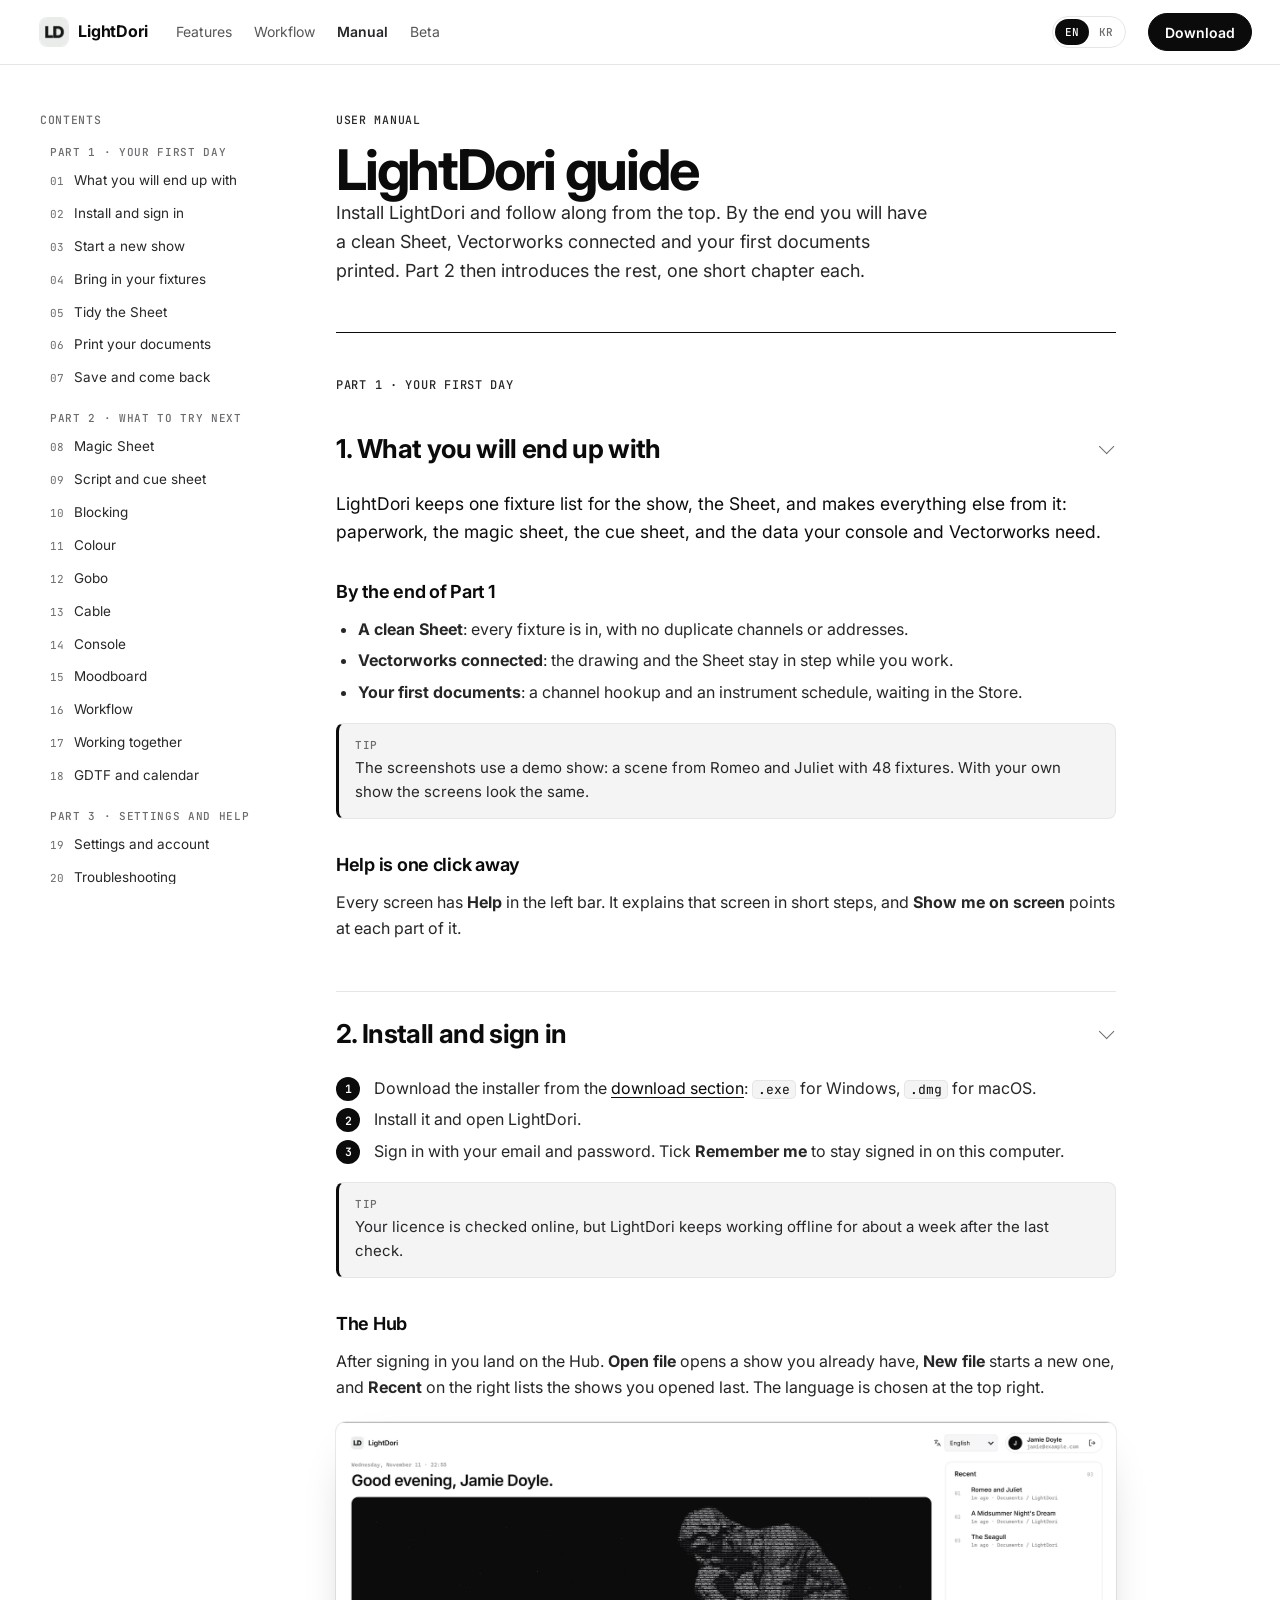
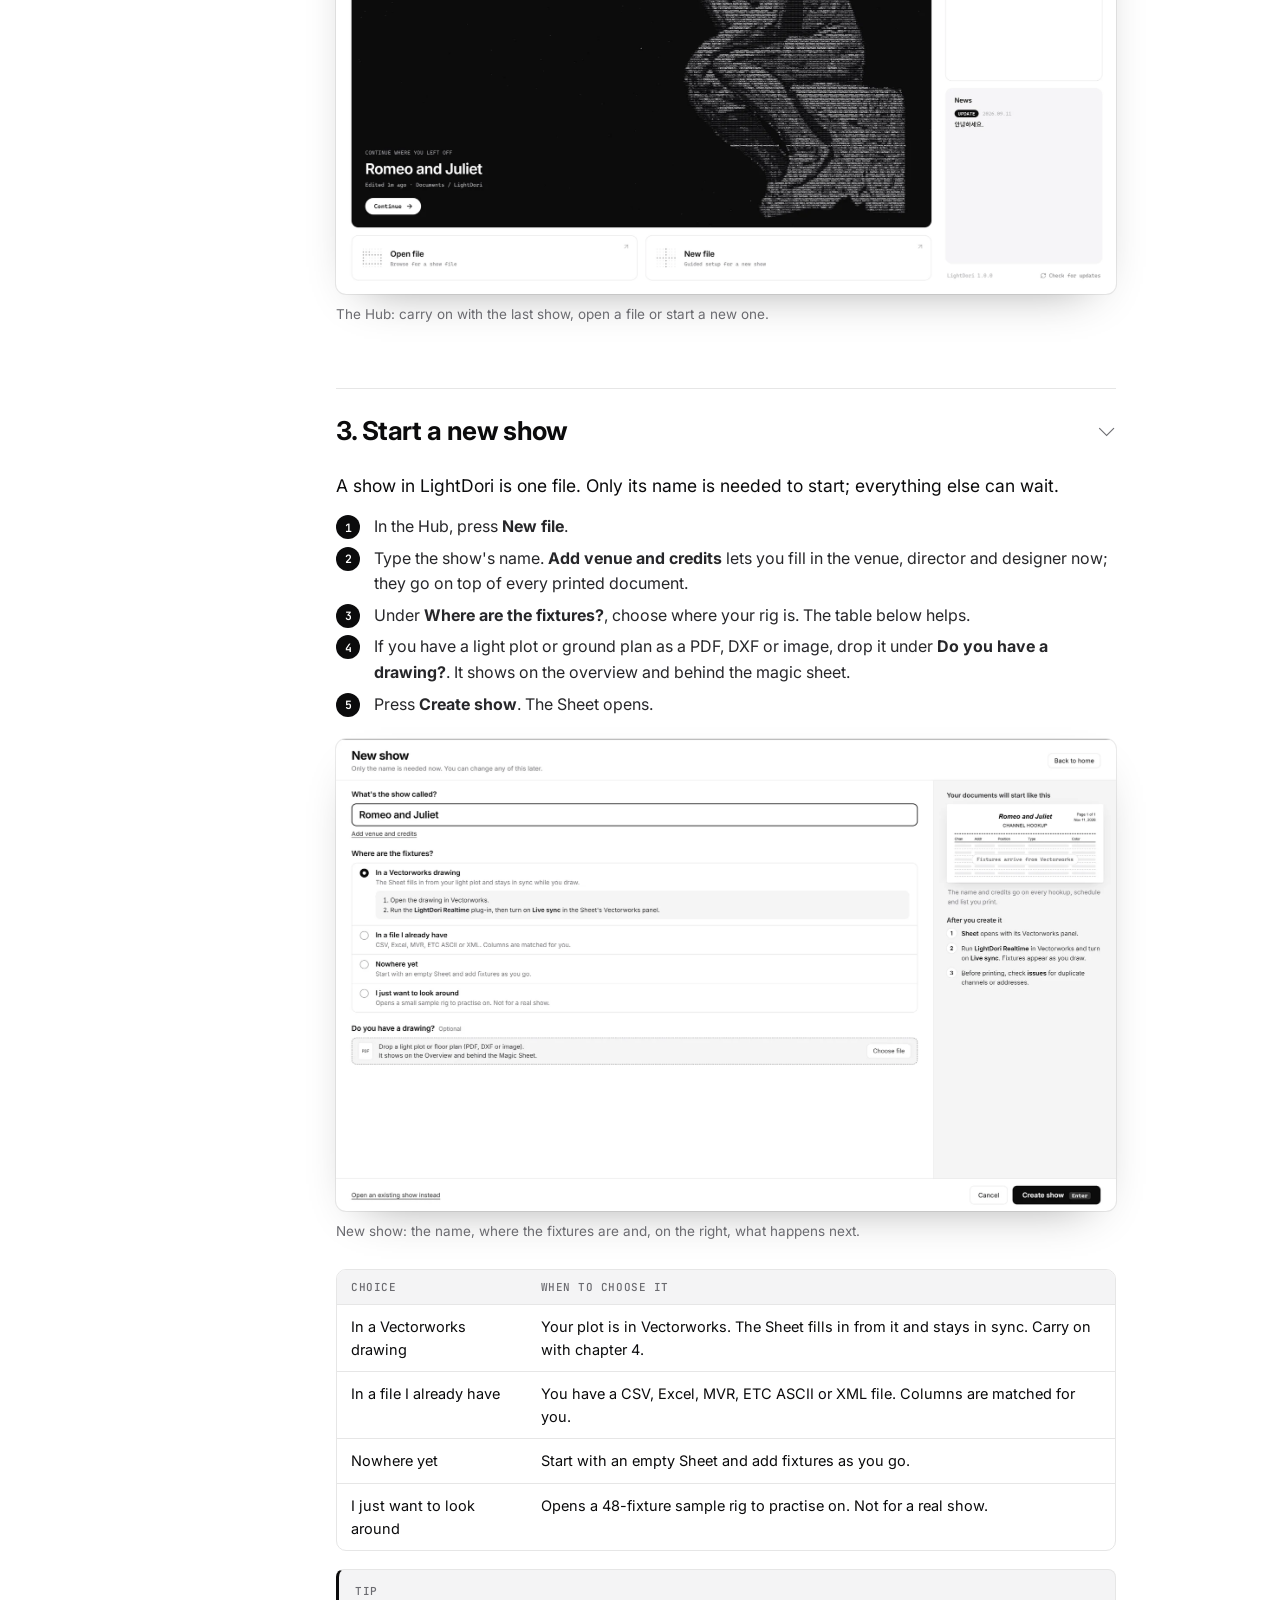
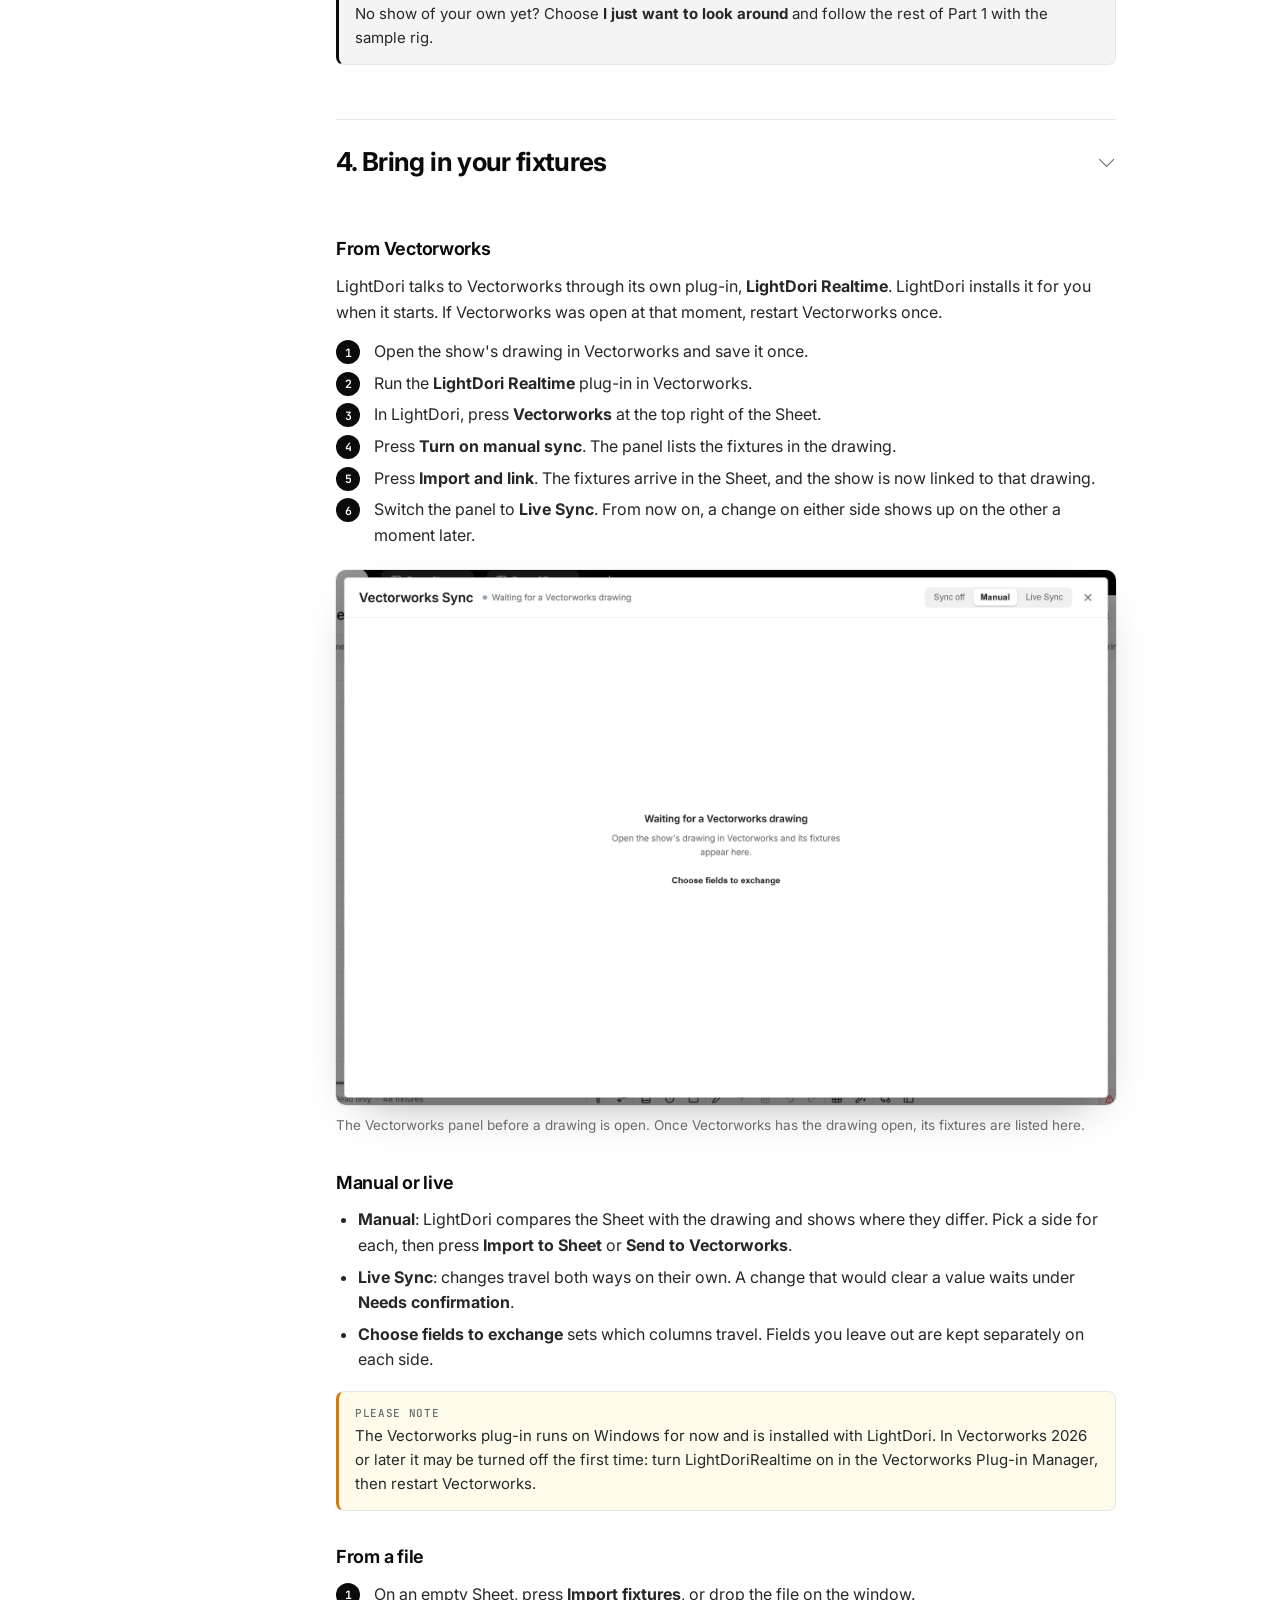
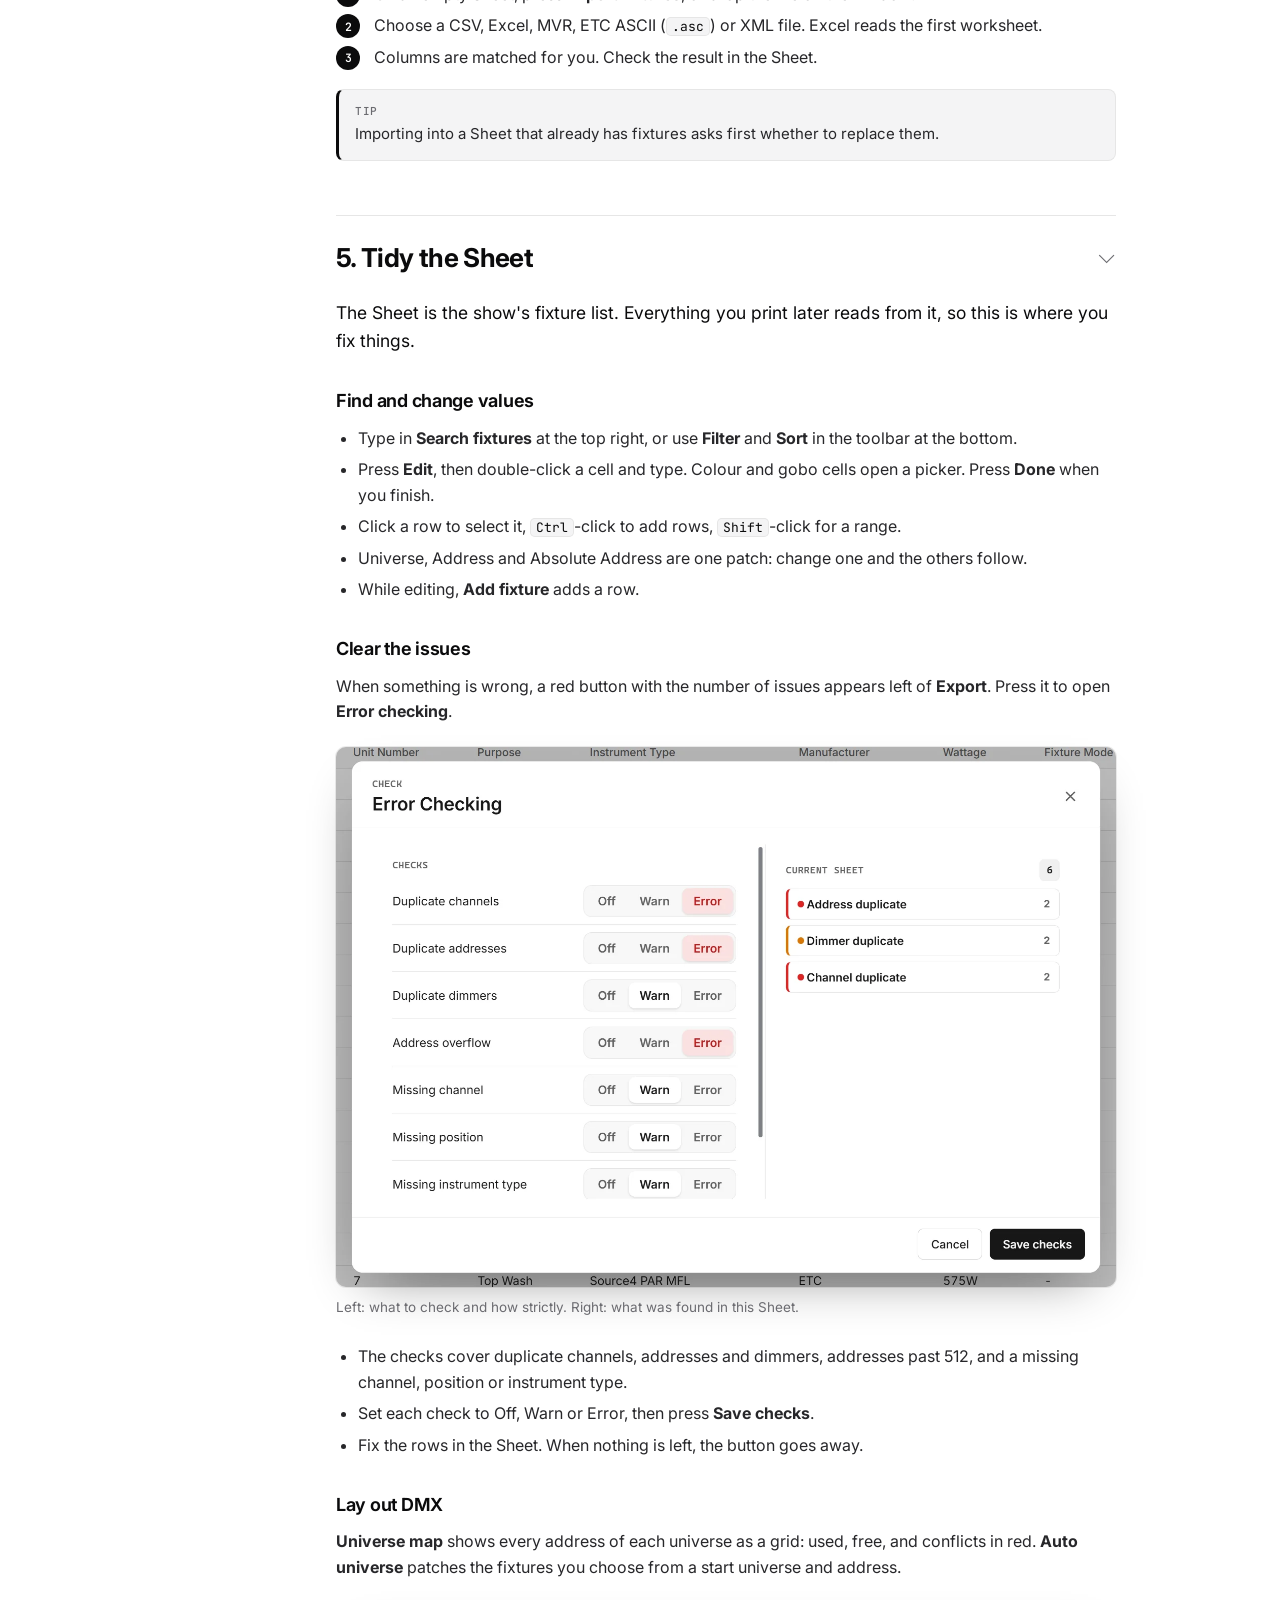
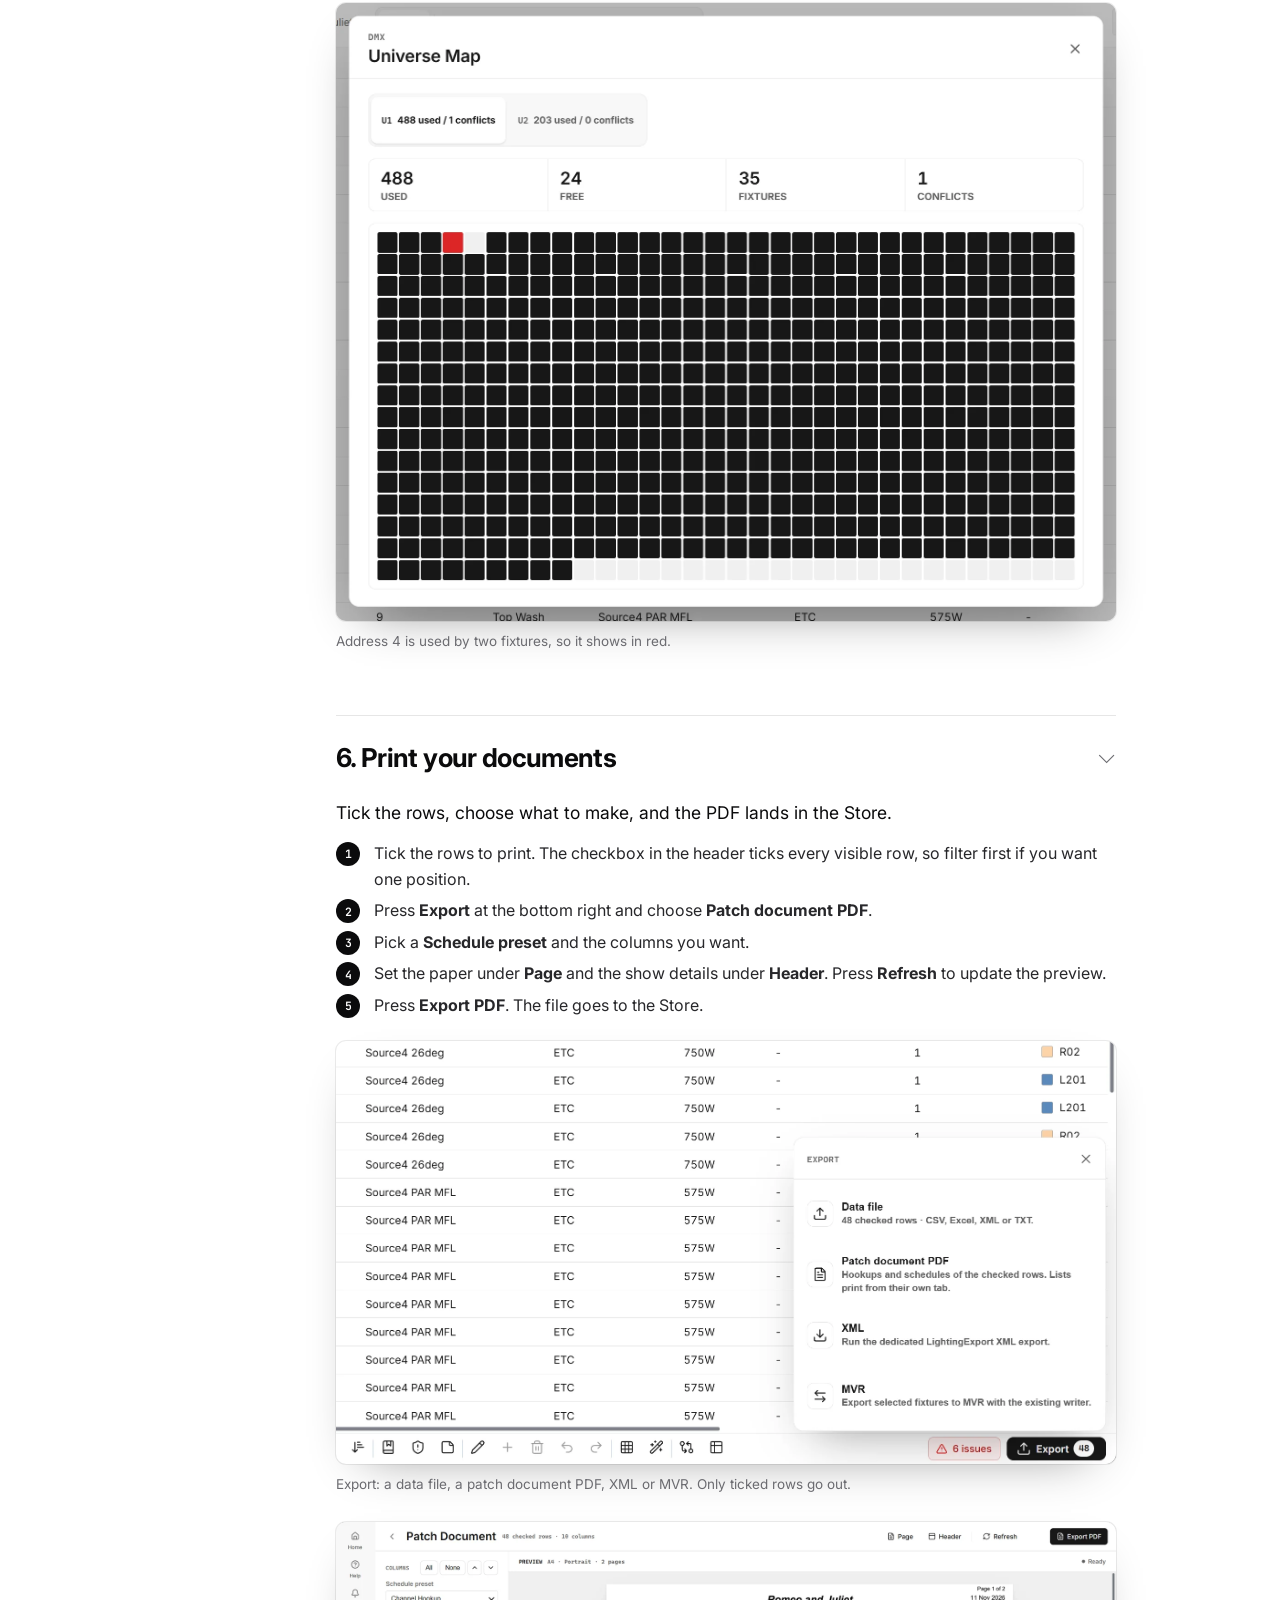
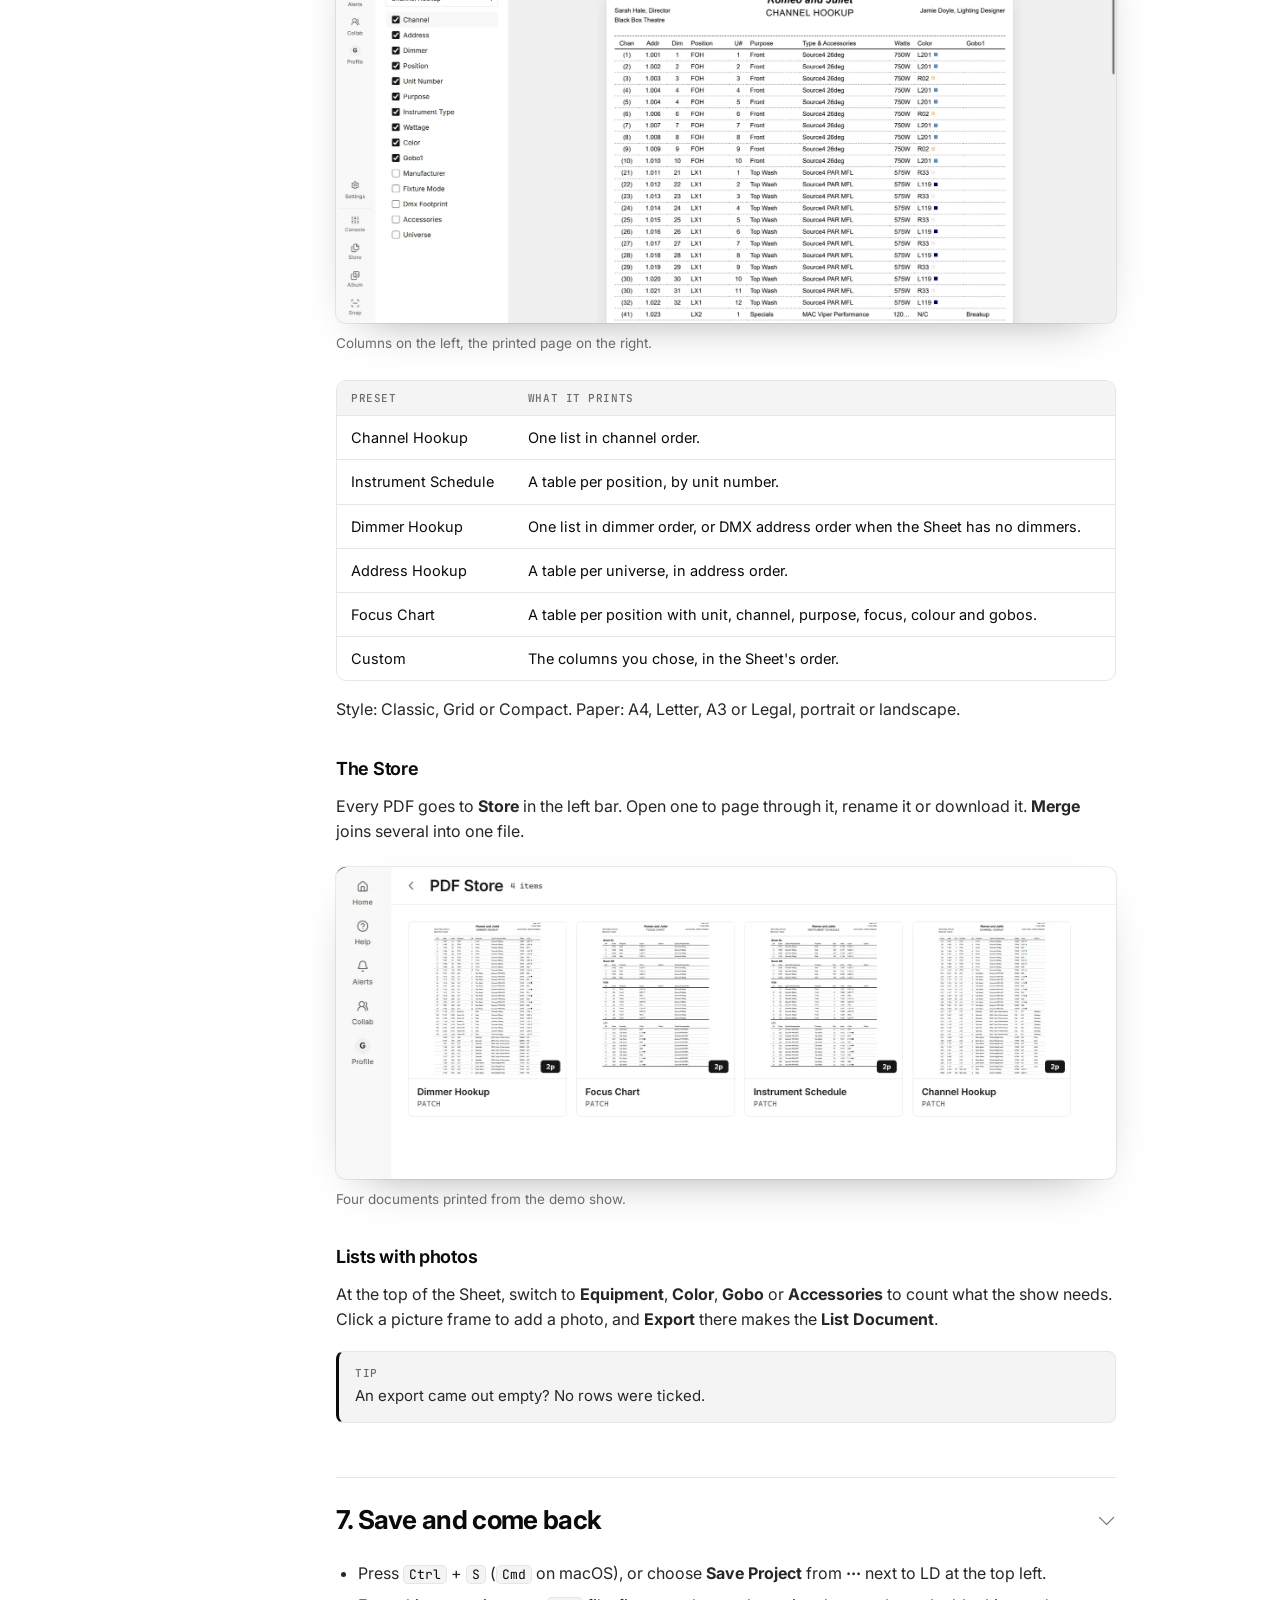
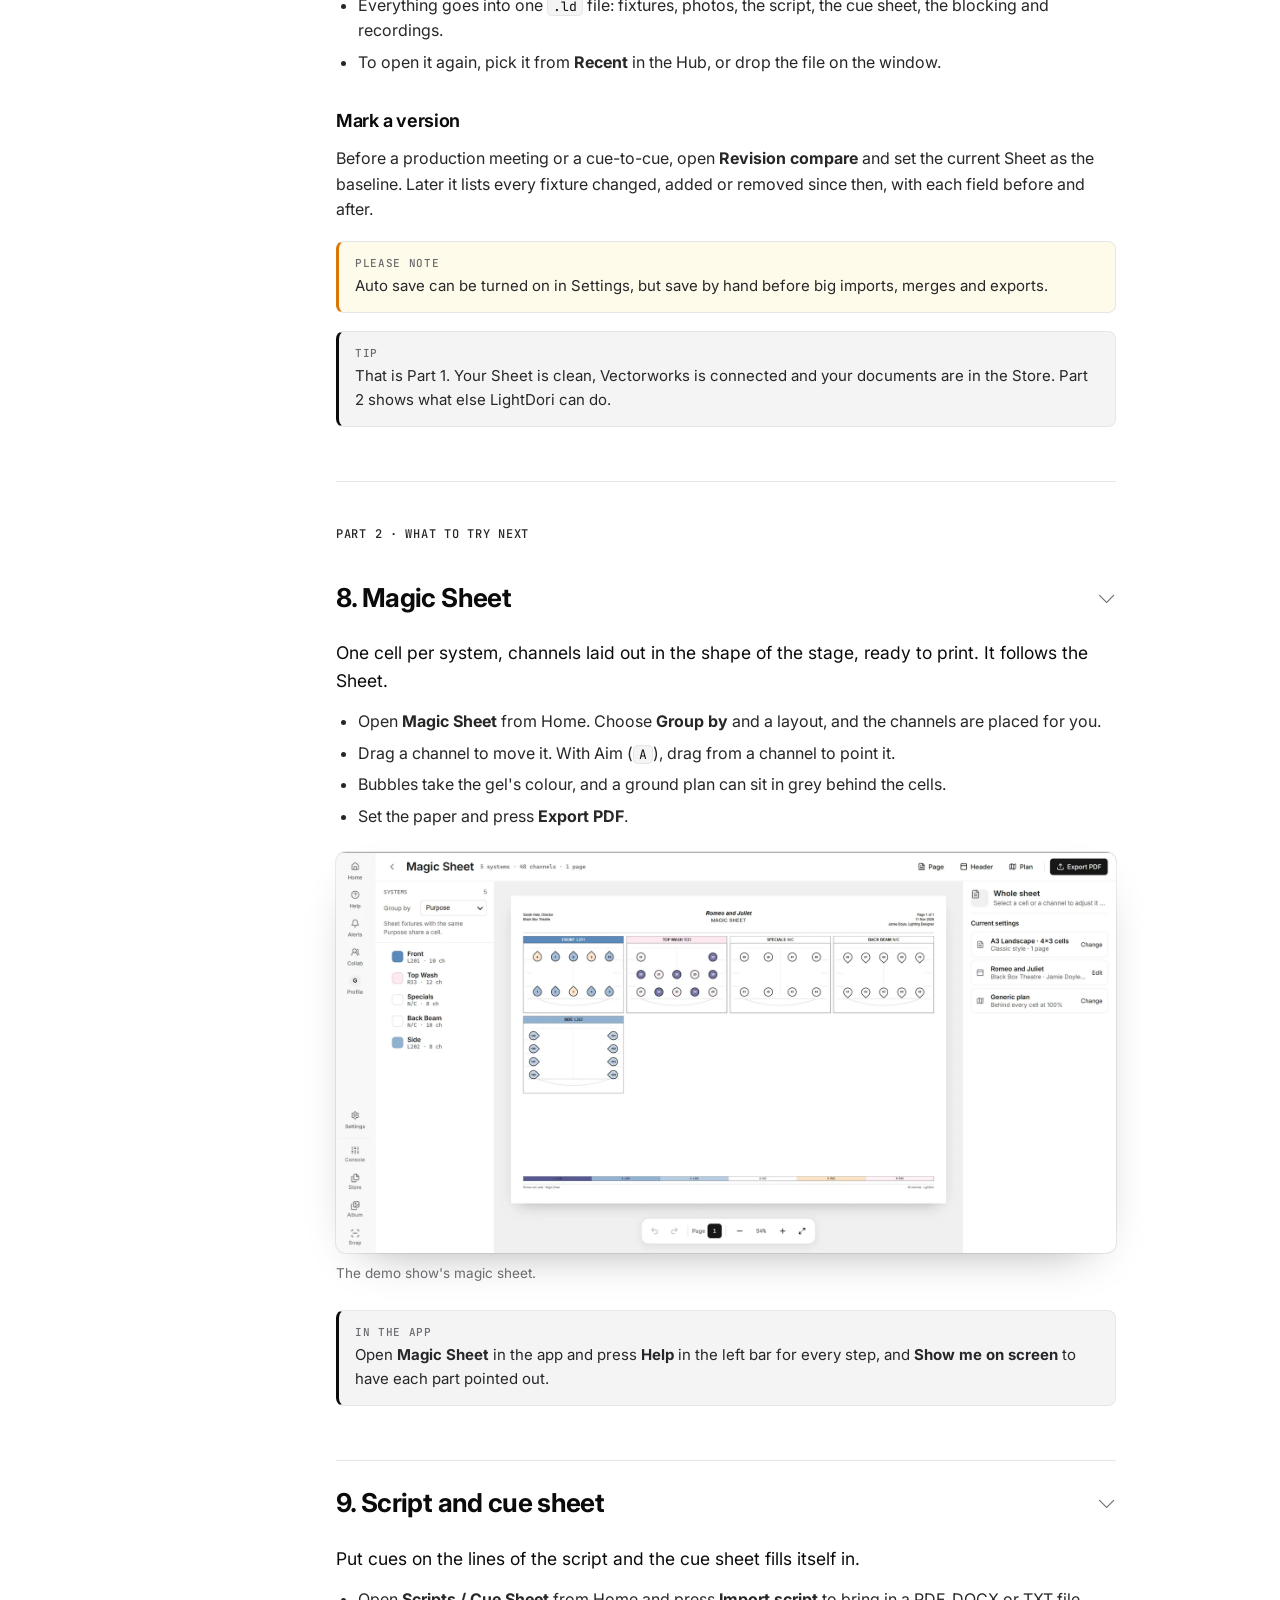
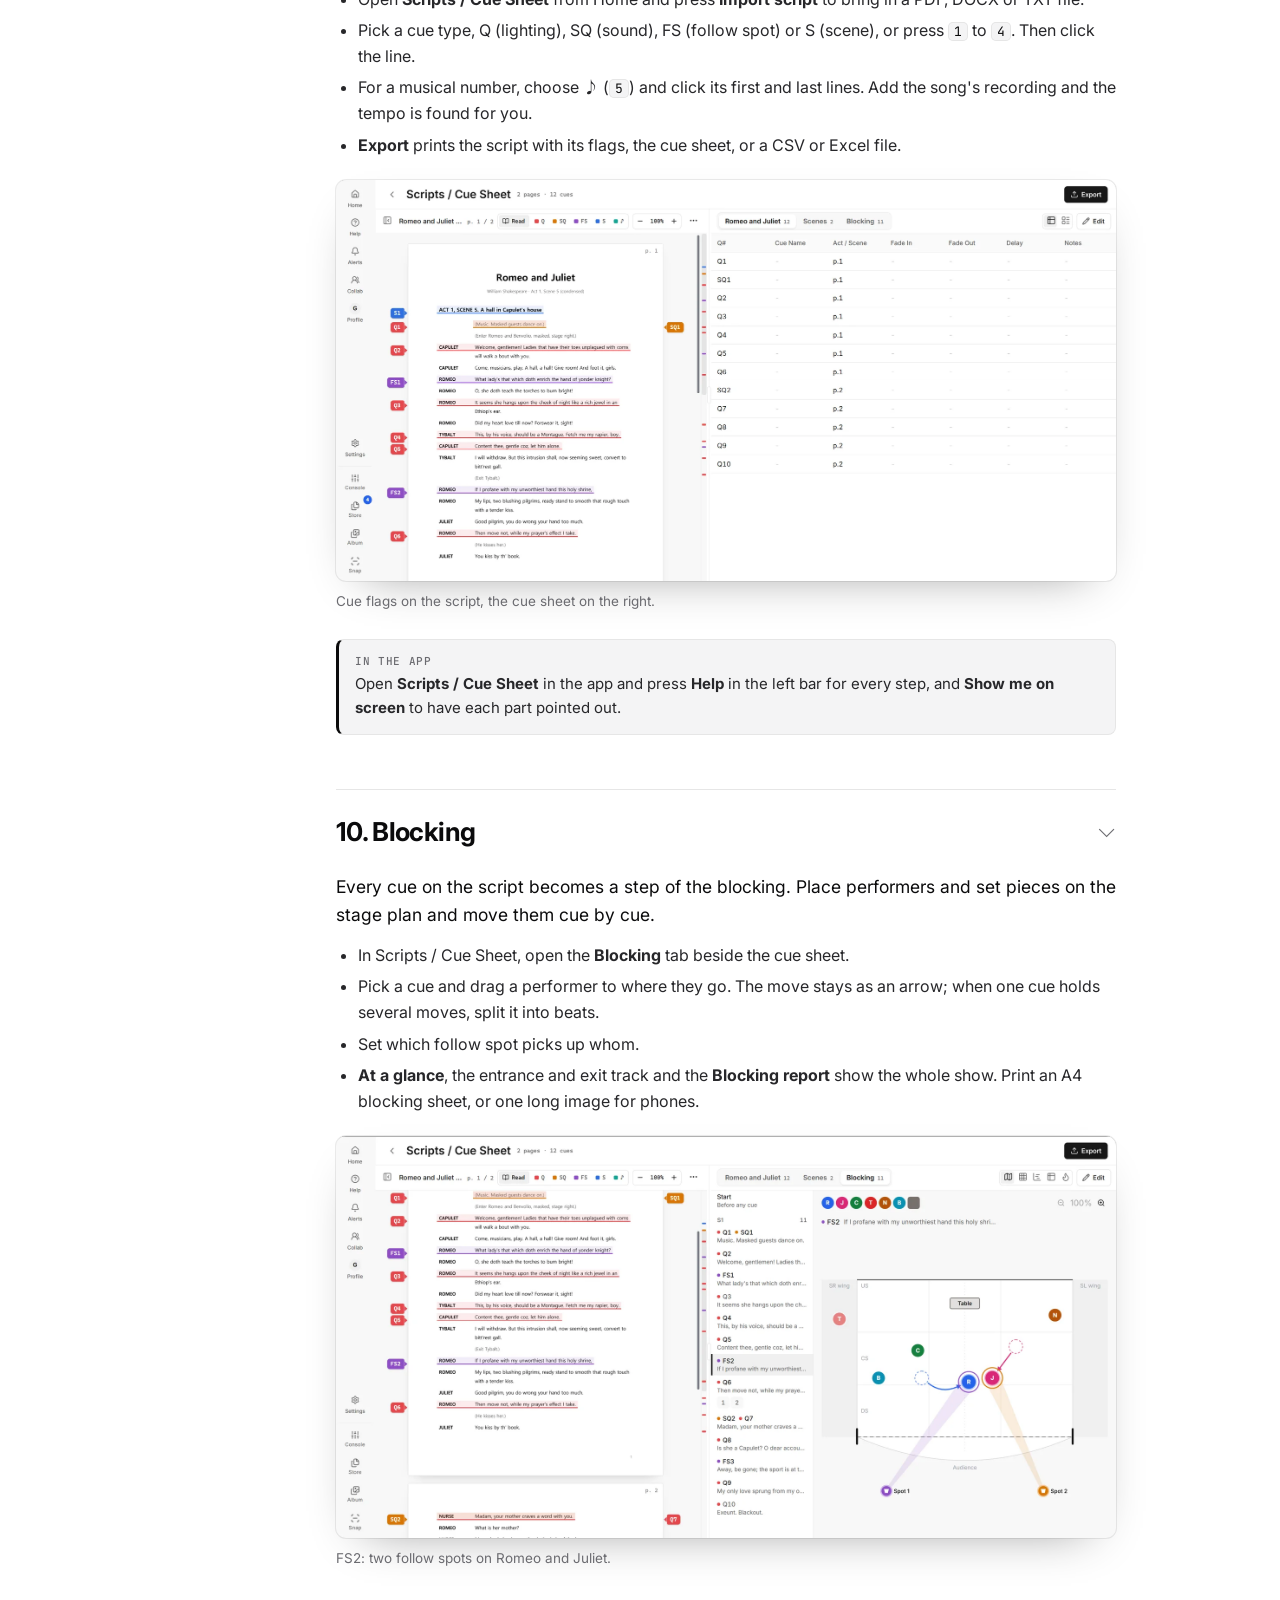
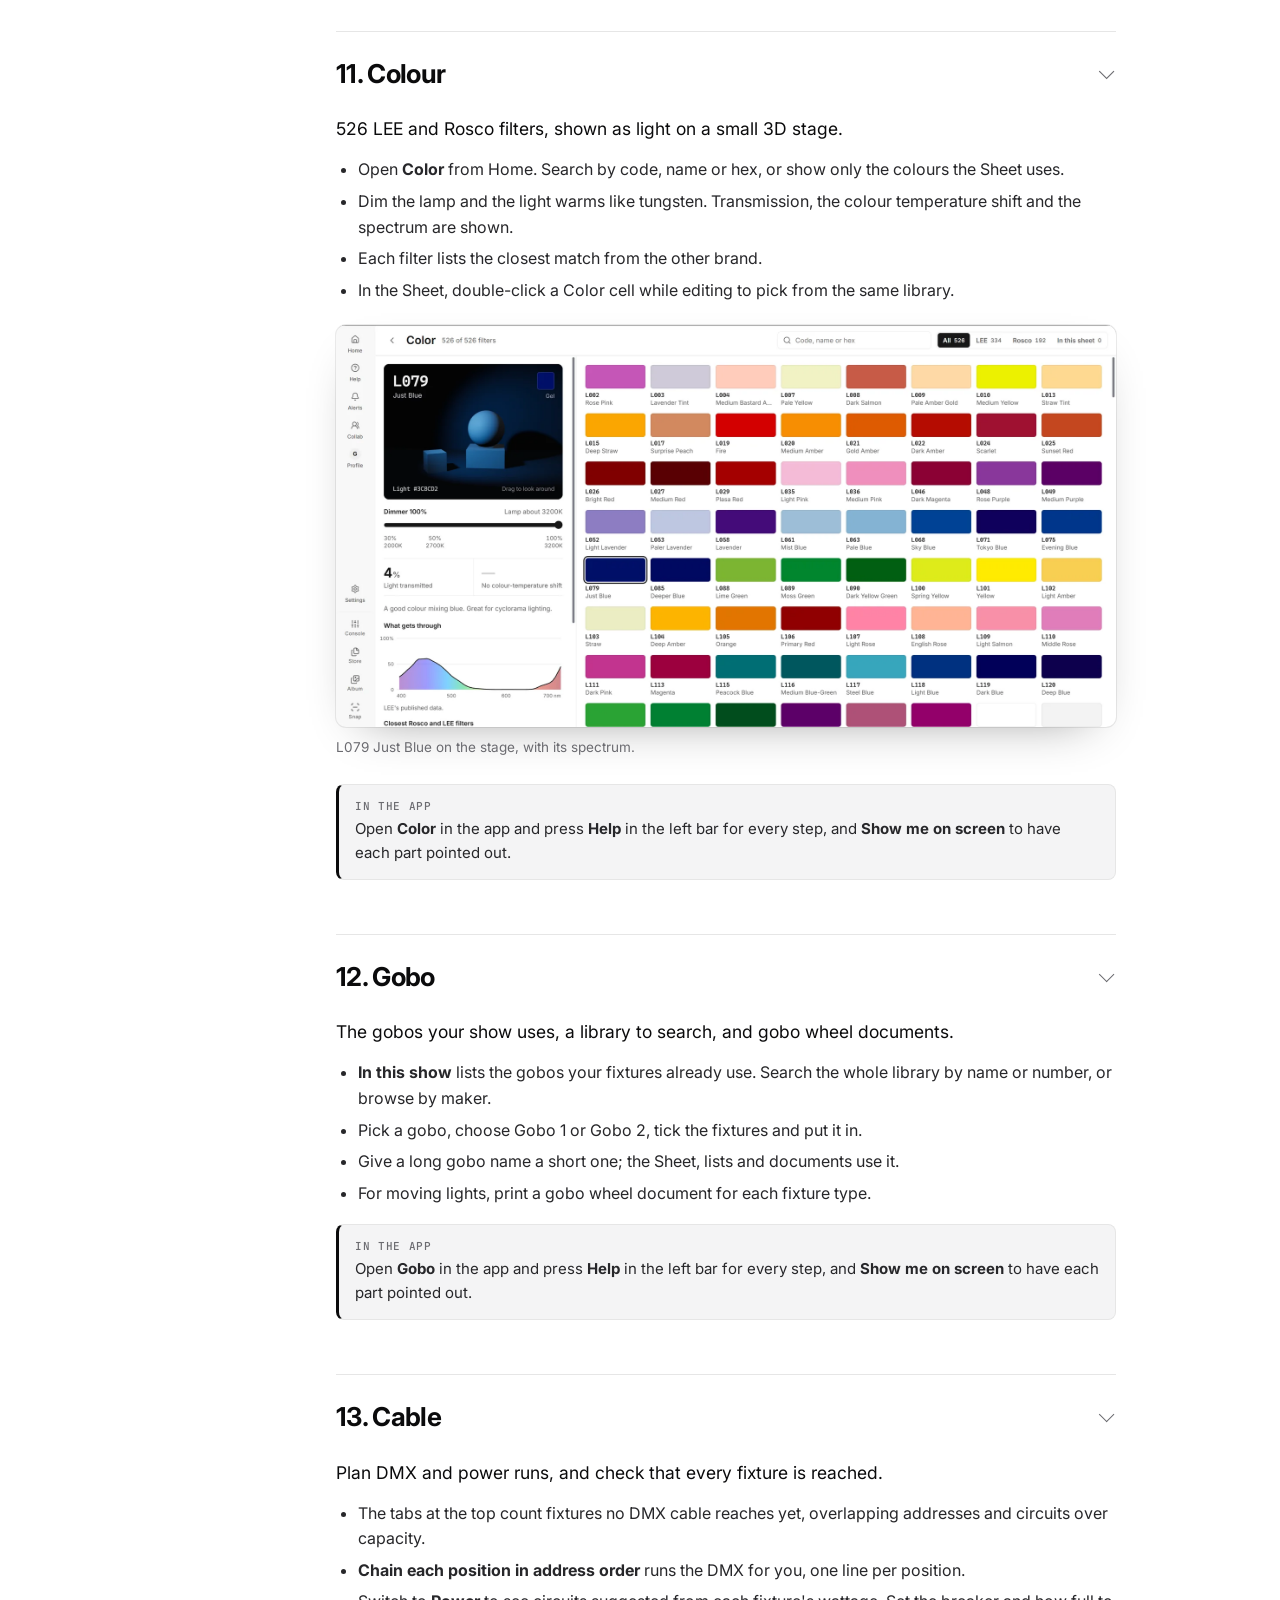
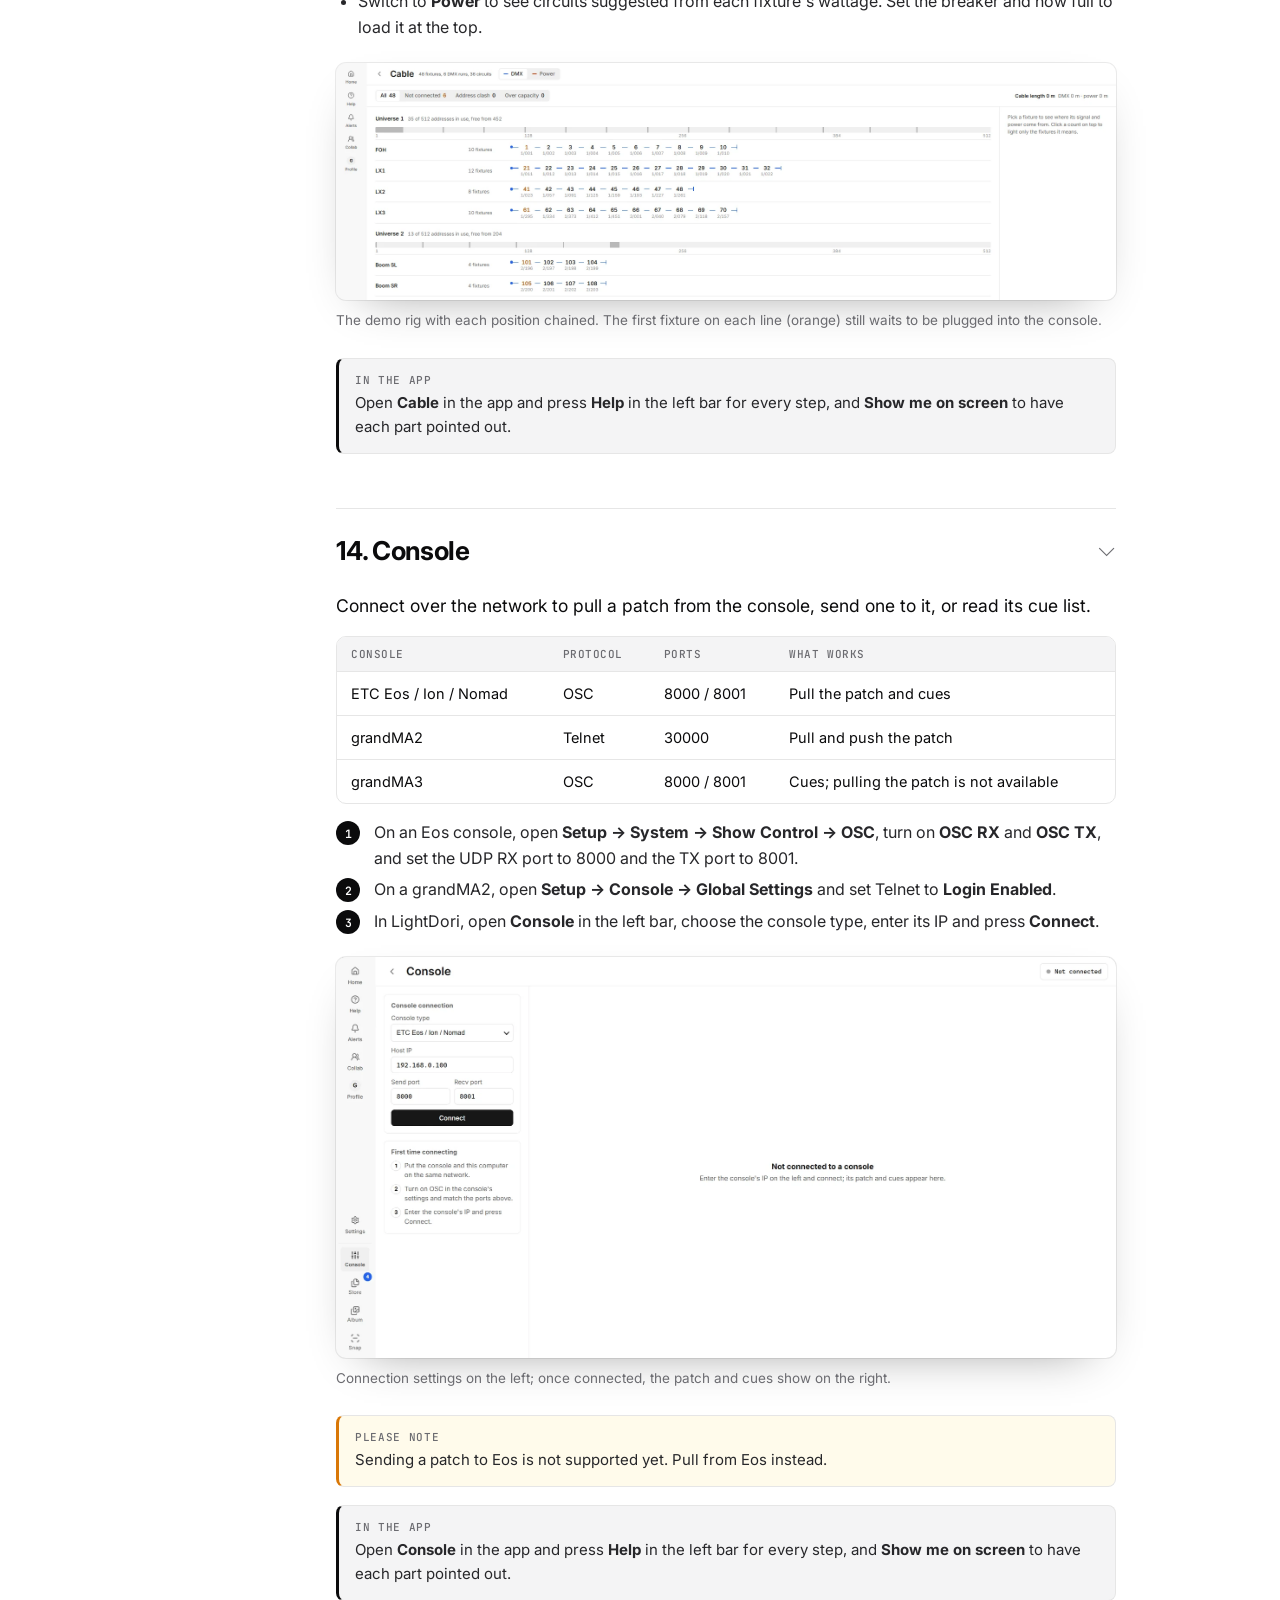
==== commit 145b4d55: "베타 신청 업데이트" ====
--- a/manual.html
+++ b/manual.html
@@ -9,7 +9,7 @@
     <link rel="preconnect" href="https://fonts.googleapis.com" />
     <link rel="preconnect" href="https://fonts.gstatic.com" crossorigin />
     <link href="https://fonts.googleapis.com/css2?family=Inter:wght@400;500;600;700&family=JetBrains+Mono:wght@400;500&family=Noto+Sans+KR:wght@400;500;700&display=swap" rel="stylesheet" />
-    <link rel="stylesheet" href="./styles.css?v=20261111d" />
+    <link rel="stylesheet" href="./styles.css?v=20261112" />
   </head>
   <body class="page-manual">
     <!-- Generated from one source with manual-i18n.js; edit both together. -->
@@ -153,7 +153,7 @@
             </ul>
             <div class="manual__note manual__note--warn">
               <span class="manual__note-label" data-i18n="manual.ui.caution">Please note</span>
-              <p data-i18n="m.import.13">The Vectorworks plug-in runs on Windows for now. If Vectorworks blocks it, check LightDoriRealtime in the Vectorworks Plug-in Manager.</p>
+              <p data-i18n="m.import.13">The Vectorworks plug-in runs on Windows for now and is installed with LightDori. In Vectorworks 2026 or later it may be turned off the first time: turn LightDoriRealtime on in the Vectorworks Plug-in Manager, then restart Vectorworks.</p>
             </div>
             <h3 data-i18n="m.import.14">From a file</h3>
             <ol class="manual__steps">
@@ -351,13 +351,13 @@
           <div class="manual__section-body">
             <p class="manual__lead" data-i18n="m.cable.1">Plan DMX and power runs, and check that every fixture is reached.</p>
             <ul>
-              <li data-i18n="m.cable.2">The tabs at the top count fixtures with no cable yet, overlapping addresses and overloaded feeds.</li>
-              <li data-i18n-html="m.cable.3"><strong>Chain each position in address order</strong> runs the DMX for you, or draw cables yourself in <strong>Free layout</strong>.</li>
-              <li data-i18n="m.cable.4">In Free layout, add a panel or distro and connect the power.</li>
-            </ul>
-            <figure class="manual__shot">
-              <img src="./assets/manual/en/cable.webp" data-i18n-src="m.shot.cable" alt="The cable view before any cable is drawn" data-i18n-alt="m.shot.cable.alt" loading="lazy" />
-              <figcaption data-i18n="m.shot.cable.cap">The demo rig before any cable is drawn: all 48 fixtures are still unconnected.</figcaption>
+              <li data-i18n="m.cable.2">The tabs at the top count fixtures no DMX cable reaches yet, overlapping addresses and circuits over capacity.</li>
+              <li data-i18n-html="m.cable.3"><strong>Chain each position in address order</strong> runs the DMX for you, one line per position.</li>
+              <li data-i18n-html="m.cable.4">Switch to <strong>Power</strong> to see circuits suggested from each fixture's wattage. Set the breaker and how full to load it at the top.</li>
+            </ul>
+            <figure class="manual__shot">
+              <img src="./assets/manual/en/cable.webp" data-i18n-src="m.shot.cable" alt="The cable view with each position chained in address order" data-i18n-alt="m.shot.cable.alt" loading="lazy" />
+              <figcaption data-i18n="m.shot.cable.cap">The demo rig with each position chained. The first fixture on each line (orange) still waits to be plugged into the console.</figcaption>
             </figure>
             <div class="manual__note manual__note--help">
               <span class="manual__note-label" data-i18n="manual.ui.inapp">In the app</span>
@@ -458,7 +458,7 @@
             <h3 data-i18n="m.tips.1">Vectorworks</h3>
             <ul>
               <li data-i18n-html="m.tips.2"><strong>The panel keeps waiting for a drawing.</strong> Open the drawing in Vectorworks, save it once, and check that LightDori Realtime is running. If Vectorworks was open when LightDori installed the plug-in, restart Vectorworks.</li>
-              <li data-i18n-html="m.tips.3"><strong>Vectorworks blocks the plug-in.</strong> Check LightDoriRealtime in the Vectorworks Plug-in Manager.</li>
+              <li data-i18n-html="m.tips.3"><strong>The plug-in is turned off in Vectorworks.</strong> This can happen once in Vectorworks 2026 or later. Turn LightDoriRealtime on in the Vectorworks Plug-in Manager, then restart Vectorworks.</li>
               <li data-i18n-html="m.tips.4"><strong>Import and link is greyed out.</strong> Save the drawing in Vectorworks first.</li>
               <li data-i18n-html="m.tips.5"><strong>Where does the data go?</strong> LightDori and Vectorworks exchange files in <code>Documents\LightDoriExchange</code> on this computer. Nothing goes over the network.</li>
             </ul>
@@ -495,8 +495,8 @@
       </nav>
     </footer>
 
-    <script src="./i18n.js?v=20261111d"></script>
-    <script src="./manual-i18n.js?v=20261111d"></script>
+    <script src="./i18n.js?v=20261112"></script>
+    <script src="./manual-i18n.js?v=20261112"></script>
     <script>
       document.getElementById("year").textContent = String(new Date().getFullYear());
       window.lightdoriInitLang();
--- a/styles.css
+++ b/styles.css
@@ -127,16 +127,33 @@
 .os strong { display: block; font-size: 20px; font-weight: 650; }
 .os span { font: 12px var(--mono); color: #a1a1aa; }
 .os em { font-style: normal; font-size: 22px; }
+.os a.is-off { opacity: .45; cursor: default; }
+.os a.is-off:hover { border-color: #27272a; transform: none; }
 .download__meta { display: flex; flex-wrap: wrap; gap: 8px 22px; margin-top: 22px; font: 12px var(--mono); color: #71717a; }
 .download__meta a { color: #d4d4d8; }
 .download__note { margin: 14px 0 0; font-size: 13px; color: #fbbf24; }
 
 /* ---------- beta ---------- */
-.beta { display: grid; grid-template-columns: minmax(0, 1fr) minmax(0, 1fr); gap: 48px; align-items: center; }
-.beta__form { display: flex; gap: 8px; padding: 6px; border: 1px solid #d4d4d8; border-radius: 999px; }
-.beta__form input { flex: 1; min-width: 0; height: 44px; padding: 0 16px; border: 0; background: none; font: 15px var(--sans); color: var(--ink); }
-.beta__form input:focus { outline: none; }
-.beta__form:focus-within { border-color: var(--ink); }
+.beta { display: grid; grid-template-columns: minmax(0, 1fr) minmax(0, 1fr); gap: 48px; align-items: start; }
+.beta__lede { margin: 24px 0 0; max-width: 440px; font-size: 16.5px; color: var(--ink-2); }
+.beta__form { display: grid; gap: 14px; }
+.beta__row { display: grid; grid-template-columns: 1fr 1fr; gap: 14px; }
+.beta__field { display: grid; gap: 6px; min-width: 0; }
+.beta__field > span { font-size: 13px; font-weight: 600; color: var(--ink); }
+.beta__field em { font-style: normal; font-weight: 400; color: var(--soft); }
+.beta__field :is(input, select, textarea) { width: 100%; min-width: 0; box-sizing: border-box; padding: 0 14px; border: 1px solid #d4d4d8; border-radius: 12px; background: #fff; font: 15px var(--sans); color: var(--ink); transition: border-color 160ms ease; }
+.beta__field :is(input, select) { height: 46px; }
+.beta__field textarea { padding: 12px 14px; line-height: 1.5; resize: vertical; }
+.beta__field :is(input, select, textarea):focus { outline: none; border-color: var(--ink); }
+.beta__trap { position: absolute; left: -9999px; width: 1px; height: 1px; opacity: 0; }
+.beta__consent { display: flex; gap: 10px; align-items: flex-start; font-size: 13.5px; line-height: 1.5; color: var(--ink-2); cursor: pointer; }
+.beta__consent input { flex: none; width: 17px; height: 17px; margin: 2px 0 0; accent-color: var(--ink); }
+.beta__consent a { color: var(--ink); }
+.beta__send { display: flex; flex-wrap: wrap; align-items: center; gap: 10px 16px; }
+.beta__send .btn:disabled { opacity: .5; cursor: progress; transform: none; }
+.beta__status { margin: 0; font-size: 13.5px; color: var(--soft); }
+.beta__status.is-good { color: #15803d; }
+.beta__status.is-bad { color: #b91c1c; }
 .beta__note { margin: 12px 0 0; font-size: 13.5px; color: var(--soft); }
 .beta__note a { color: var(--ink); }
 
@@ -332,7 +349,7 @@
   .hero__copy { padding-right: 24px; }
   .wrap { width: calc(100vw - 32px); }
   .section, .download { padding: 80px 0; }
-  .section__head, .beta, .os { grid-template-columns: minmax(0, 1fr); }
+  .section__head, .beta, .beta__row, .os { grid-template-columns: minmax(0, 1fr); }
   .section__head > p { justify-self: start; }
   .chapter, .chapter--flip { grid-template-columns: minmax(0, 1fr); gap: 28px; padding-top: 96px; }
   .chapter--flip .chapter__text { order: 0; }
